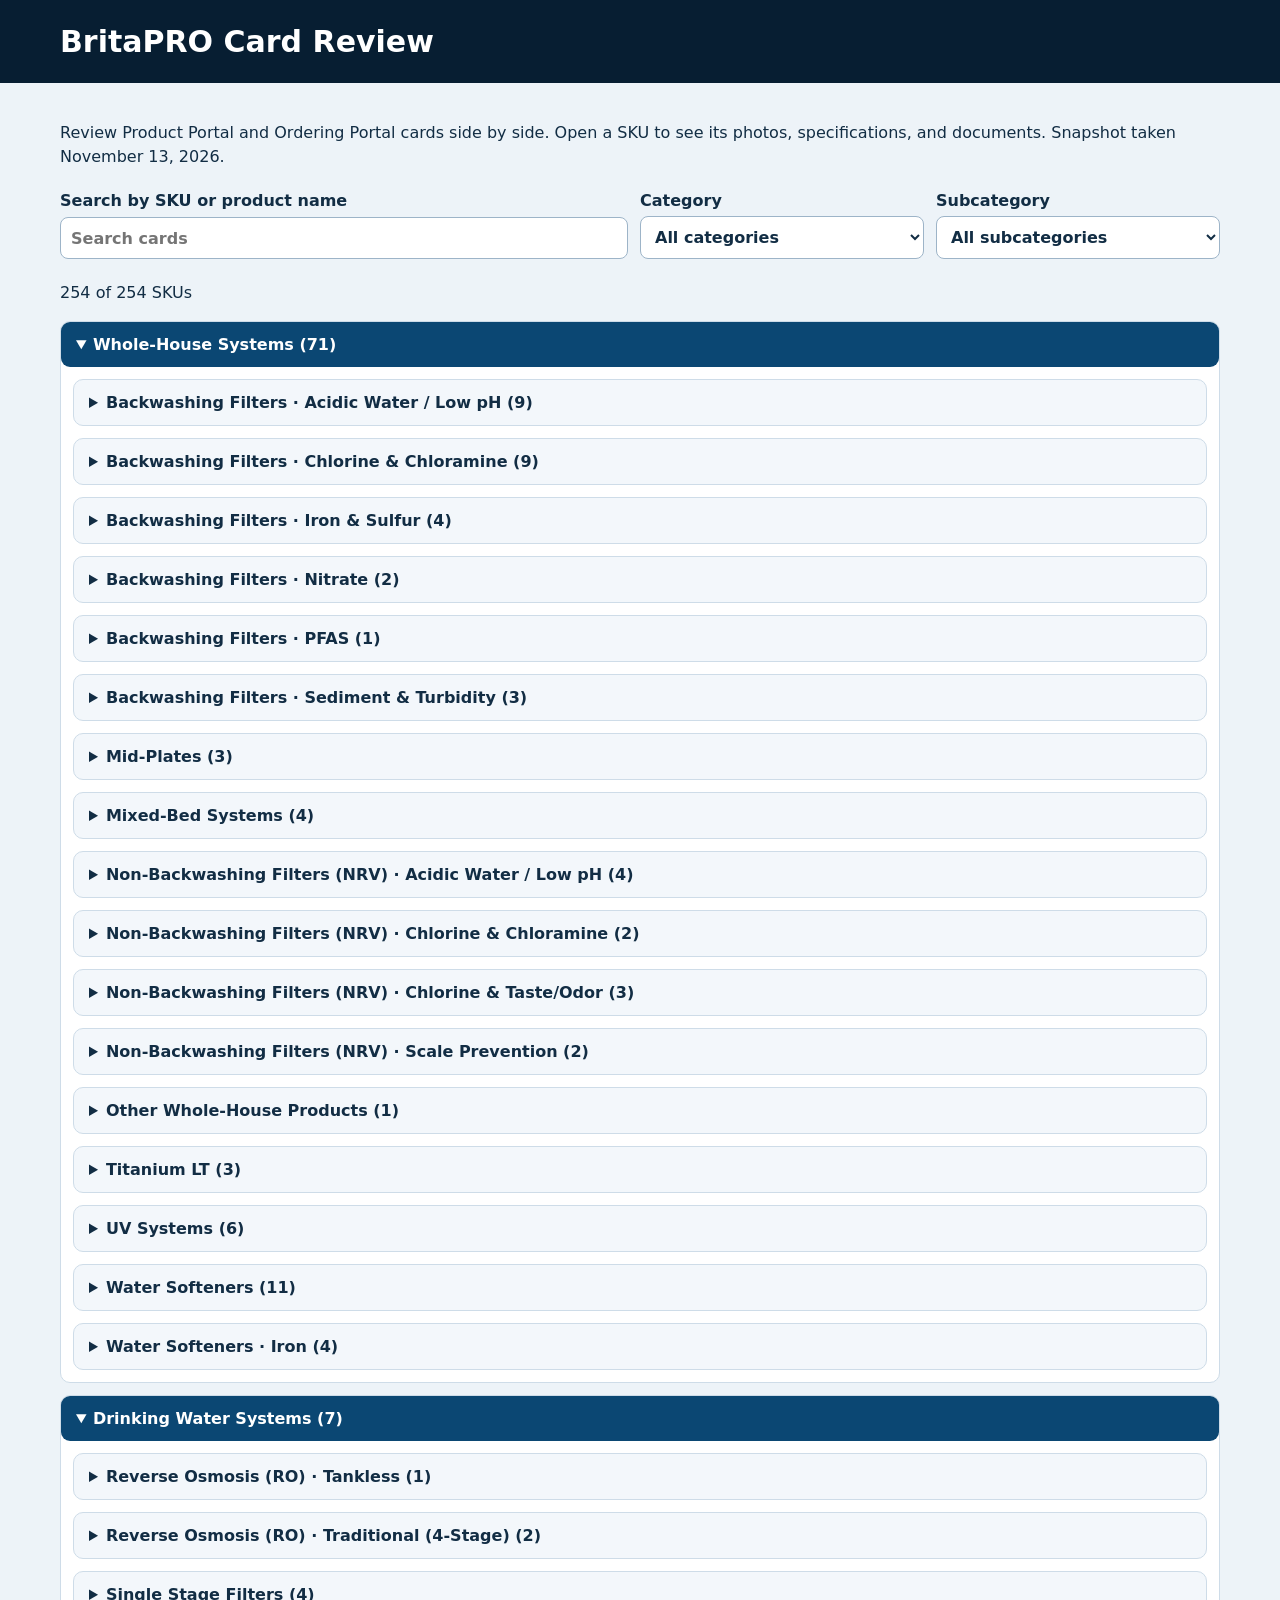
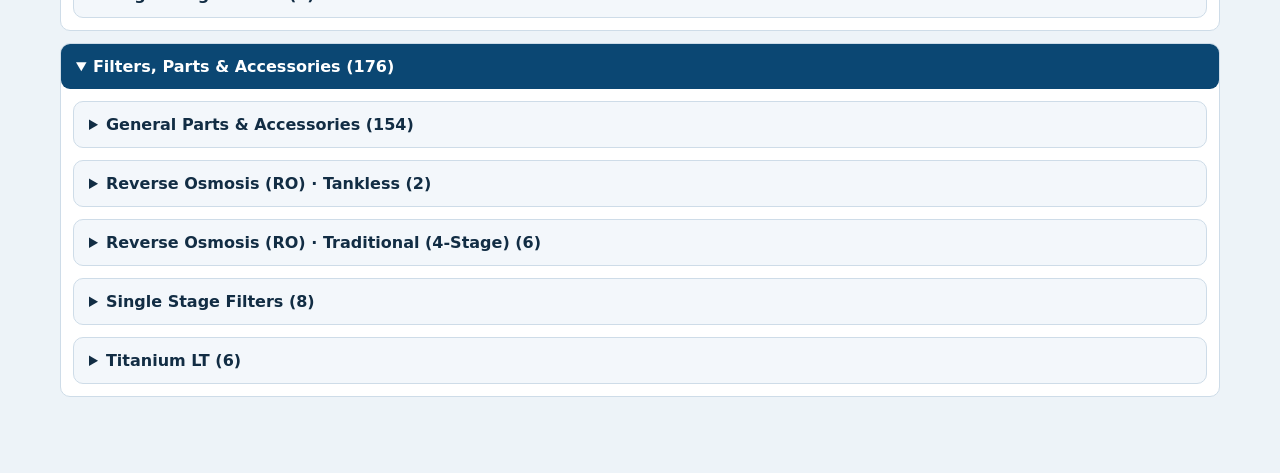
==== card-review/index.html @ 0377f1bd "Add price-free catalog card review snapshot" ====
<!doctype html>
<html lang="en">
<meta charset="utf-8">
<meta name="viewport" content="width=device-width, initial-scale=1">
<meta name="robots" content="noindex, nofollow">
<title>BritaPRO Card Review</title>
<style>
*{box-sizing:border-box}body{margin:0;background:#edf3f8;color:#122d44;font:16px system-ui,sans-serif}header{background:#071e32;color:white;padding:24px max(20px,calc((100% - 1160px)/2))}h1{margin:0;font-size:30px}main{max-width:1200px;margin:auto;padding:22px 20px 64px}p{line-height:1.5}.controls{display:grid;grid-template-columns:2fr 1fr 1fr;gap:12px;margin:22px 0}label{display:grid;gap:6px;font-weight:650}input,select{width:100%;font:inherit;padding:10px;border:1px solid #9db4c8;border-radius:8px;background:#fff;color:inherit}summary{cursor:pointer;font-weight:700;padding:13px 15px}.group,.sub,.pair{border:1px solid #cedce8;border-radius:10px;margin:12px 0;background:#fff}.group>summary{background:#0b4773;color:#fff;border-radius:9px}.sub{margin:12px;background:#f3f7fb}.pair{margin:9px 12px}.sides{display:grid;grid-template-columns:repeat(2,minmax(0,1fr));gap:12px;padding:0 12px 12px}.card{background:#fff;border:1px solid #cedce8;border-top:4px solid #087bae;border-radius:12px;padding:14px;overflow-wrap:anywhere}.card h3{font-size:15px;color:#075882;margin:0 0 10px}.card h4{margin:12px 0 8px}.photo{height:150px;display:grid;place-items:center;border:1px solid #dce6ee;border-radius:8px;color:#526779;text-align:center}.photo img{width:100%;height:148px;object-fit:contain}.docs{display:flex;gap:8px 14px;flex-wrap:wrap}a{color:#075882;font-weight:650}details.spec>summary{padding:8px 0}.spec li{margin-bottom:5px}.muted{color:#526779}.empty{padding:12px}@media(max-width:650px){.controls,.sides{grid-template-columns:1fr}}
</style>
<header><h1>BritaPRO Card Review</h1></header>
<main>
<p>Review Product Portal and Ordering Portal cards side by side. Open a SKU to see its photos, specifications, and documents. Snapshot taken November 13, 2026.</p>
<div class="controls">
<label>Search by SKU or product name<input id="query" type="search" placeholder="Search cards"></label>
<label>Category<select id="group"><option value="">All categories</option></select></label>
<label>Subcategory<select id="sub"><option value="">All subcategories</option></select></label>
</div>
<p id="count" role="status"></p><div id="results"></div>
</main>
<script id="catalog" type="application/json">[{"sku":"BPF104I","group":"Whole-House Systems","sub":"Other Whole-House Products","product":{"name":"Leak Detection","photo":"https://britapro-product-portal.netlify.app/product-images/BP_Leak_Detection.png","docs":[{"url":"https://britapro-product-portal.netlify.app/sales-sheets/whole-house/BP_Leak Detection.SalesSheet.DIGITAL.pdf","label":"Sales Sheet"},{"url":"https://britapro-product-portal.netlify.app/tech-sheets/whole-house/BP_LeakDetection_TechSheet.DIGITAL.pdf","label":"Technical Sheet"},{"url":"https://britapro-support-portal.netlify.app/warranty/BritaPRO_Platinum_Series_10_Year_Fillable_Warranty.pdf","label":"Warranty & Registration"}]},"ordering":{"name":"Whole-House Leak Detector with One Sensor","photo":"https://britapro-product-portal.netlify.app/product-images/BP_Leak_Detection.png","note":"","tank":"","media":"","docs":[{"label":"Sales Sheet","url":"https://britapro-product-portal.netlify.app/sales-sheets/whole-house/BP_Leak%20Detection.SalesSheet.DIGITAL.pdf"},{"label":"Technical Sheet","url":"https://britapro-product-portal.netlify.app/tech-sheets/whole-house/BP_LeakDetection_TechSheet.DIGITAL.pdf"},{"label":"Warranty & Registration · 10-Year Whole-House","url":"https://britapro-support-portal.netlify.app/warranty/BritaPRO_Platinum_Series_10_Year_Fillable_Warranty.pdf"}]},"spec":{"sku":"BPF104I","name":"Whole-House Leak Detector with One Sensor","category":"Other Whole-House Products","resinType":"","resinVolume":"","carbonVolume":"","subtitle":"BritaPRO system","mediaType":"","mediaVolume":"","tankDimensions":"","operation":"BritaPRO system","purpose":"Whole-house leak detection system for monitoring water leaks.","description":"• One sensor included in this package\n• Additional sensors are separate replacement components\n• SKU: BPF104I"}},{"sku":"BPNRVAS10J","group":"Whole-House Systems","sub":"Non-Backwashing Filters (NRV) · Scale Prevention","product":{"name":"Non-backwashing Anti-scale","photo":"https://britapro-product-portal.netlify.app/product-images/BP_NRV_CatCarbon.png","docs":[{"url":"https://britapro-product-portal.netlify.app/sales-sheets/whole-house/BP_NRV_Anti-scale.SalesSheet.DIGITAL.pdf","label":"Sales Sheet"},{"url":"https://britapro-product-portal.netlify.app/sales-sheets/whole-house/BP_Filtration_Brochure.DIGITAL.pdf","label":"Brochure"},{"url":"https://britapro-product-portal.netlify.app/tech-sheets/whole-house/BP_NRV Anti-scale_TechSheet.DIGITAL.pdf","label":"Technical Sheet"},{"url":"https://britapro-product-portal.netlify.app/manuals/whole-house/Platinum_NRV_Manual.DIGITAL.pdf","label":"Installation Manual"},{"url":"https://britapro-support-portal.netlify.app/warranty/BritaPRO_Platinum_Series_10_Year_Fillable_Warranty.pdf","label":"Warranty & Registration"}]},"ordering":{"name":"BritaPRO Whole-House Scale Prevention System","photo":"https://britapro-product-portal.netlify.app/product-images/BP_NRV_CatCarbon.png","note":"","tank":"10\" × 44\" mineral tank","media":"","docs":[{"label":"Sales Sheet","url":"https://britapro-product-portal.netlify.app/sales-sheets/whole-house/BP_NRV_Anti-scale.SalesSheet.DIGITAL.pdf"},{"label":"Brochure","url":"https://britapro-product-portal.netlify.app/sales-sheets/whole-house/BP_Filtration_Brochure.DIGITAL.pdf"},{"label":"Technical Sheet","url":"https://britapro-product-portal.netlify.app/tech-sheets/whole-house/BP_NRV%20Anti-scale_TechSheet.DIGITAL.pdf"},{"label":"Warranty & Registration · 10-Year Whole-House","url":"https://britapro-support-portal.netlify.app/warranty/BritaPRO_Platinum_Series_10_Year_Fillable_Warranty.pdf"}]},"spec":{"sku":"BPNRVAS10J","name":"BritaPRO Whole-House Scale Prevention System","category":"Non-Backwashing | Scale Prevention","resinType":"","resinVolume":"","carbonVolume":"","subtitle":"Non-backwashing inlet/outlet head","mediaType":"","mediaVolume":"","tankDimensions":"10\" × 44\" mineral tank","operation":"Non-backwashing inlet/outlet head","purpose":"Whole-house conditioning system for plumbing and water-using appliances.","description":"• Designed to reduce scale formation\n• No electricity or automatic regeneration required\n• This conditioning system is not a salt-regenerated water softener\n• 10\" × 44\" mineral tank\n• Anti-scale treatment media"}},{"sku":"BPNRVAS15J","group":"Whole-House Systems","sub":"Non-Backwashing Filters (NRV) · Scale Prevention","product":{"name":"Non-backwashing Anti-scale","photo":"https://britapro-product-portal.netlify.app/product-images/BP_NRV_CatCarbon.png","docs":[{"url":"https://britapro-product-portal.netlify.app/sales-sheets/whole-house/BP_NRV_Anti-scale.SalesSheet.DIGITAL.pdf","label":"Sales Sheet"},{"url":"https://britapro-product-portal.netlify.app/sales-sheets/whole-house/BP_Filtration_Brochure.DIGITAL.pdf","label":"Brochure"},{"url":"https://britapro-product-portal.netlify.app/tech-sheets/whole-house/BP_NRV Anti-scale_TechSheet.DIGITAL.pdf","label":"Technical Sheet"},{"url":"https://britapro-product-portal.netlify.app/manuals/whole-house/Platinum_NRV_Manual.DIGITAL.pdf","label":"Installation Manual"},{"url":"https://britapro-support-portal.netlify.app/warranty/BritaPRO_Platinum_Series_10_Year_Fillable_Warranty.pdf","label":"Warranty & Registration"}]},"ordering":{"name":"BritaPRO Whole-House Scale Prevention System","photo":"https://britapro-product-portal.netlify.app/product-images/BP_NRV_CatCarbon.png","note":"","tank":"10\" × 54\" mineral tank","media":"","docs":[{"label":"Sales Sheet","url":"https://britapro-product-portal.netlify.app/sales-sheets/whole-house/BP_NRV_Anti-scale.SalesSheet.DIGITAL.pdf"},{"label":"Brochure","url":"https://britapro-product-portal.netlify.app/sales-sheets/whole-house/BP_Filtration_Brochure.DIGITAL.pdf"},{"label":"Technical Sheet","url":"https://britapro-product-portal.netlify.app/tech-sheets/whole-house/BP_NRV%20Anti-scale_TechSheet.DIGITAL.pdf"},{"label":"Warranty & Registration · 10-Year Whole-House","url":"https://britapro-support-portal.netlify.app/warranty/BritaPRO_Platinum_Series_10_Year_Fillable_Warranty.pdf"}]},"spec":{"sku":"BPNRVAS15J","name":"BritaPRO Whole-House Scale Prevention System","category":"Non-Backwashing | Scale Prevention","resinType":"","resinVolume":"","carbonVolume":"","subtitle":"Non-backwashing inlet/outlet head","mediaType":"","mediaVolume":"","tankDimensions":"10\" × 54\" mineral tank","operation":"Non-backwashing inlet/outlet head","purpose":"Whole-house conditioning system for plumbing and water-using appliances.","description":"• Designed to reduce scale formation\n• No electricity or automatic regeneration required\n• This conditioning system is not a salt-regenerated water softener\n• 10\" × 54\" mineral tank\n• Anti-scale treatment media"}},{"sku":"BPNRVCAT100J","group":"Whole-House Systems","sub":"Non-Backwashing Filters (NRV) · Chlorine & Chloramine","product":{"name":"Non-backwashing Catalytic Carbon","photo":"https://britapro-product-portal.netlify.app/product-images/BP_NRV_CatCarbon.png","docs":[{"url":"https://britapro-product-portal.netlify.app/sales-sheets/whole-house/BP_NRV_CatCarbon.SalesSheet.DIGITAL.pdf","label":"Sales Sheet"},{"url":"https://britapro-product-portal.netlify.app/sales-sheets/whole-house/BP_Filtration_Brochure.DIGITAL.pdf","label":"Brochure"},{"url":"https://britapro-product-portal.netlify.app/tech-sheets/whole-house/BP_NRV Cat Carbon_TechSheet.DIGITAL.pdf","label":"Technical Sheet"},{"url":"https://britapro-product-portal.netlify.app/manuals/whole-house/Platinum_NRV_Manual.DIGITAL.pdf","label":"Installation Manual"},{"url":"https://britapro-support-portal.netlify.app/warranty/BritaPRO_Platinum_Series_10_Year_Fillable_Warranty.pdf","label":"Warranty & Registration"}]},"ordering":{"name":"BritaPRO Whole-House Chlorine & Chloramine Filter — 1.0 cu. ft.","photo":"https://britapro-product-portal.netlify.app/product-images/BP_NRV_CatCarbon.png","note":"","tank":"10\" × 44\" mineral tank","media":"Media type: Catalytic Carbon\nMedia volume: 1.0 cu. ft.","docs":[{"label":"Sales Sheet","url":"https://britapro-product-portal.netlify.app/sales-sheets/whole-house/BP_NRV_CatCarbon.SalesSheet.DIGITAL.pdf"},{"label":"Brochure","url":"https://britapro-product-portal.netlify.app/sales-sheets/whole-house/BP_Filtration_Brochure.DIGITAL.pdf"},{"label":"Technical Sheet","url":"https://britapro-product-portal.netlify.app/tech-sheets/whole-house/BP_NRV%20Cat%20Carbon_TechSheet.DIGITAL.pdf"},{"label":"Warranty & Registration · 10-Year Whole-House","url":"https://britapro-support-portal.netlify.app/warranty/BritaPRO_Platinum_Series_10_Year_Fillable_Warranty.pdf"}]},"spec":{"sku":"BPNRVCAT100J","name":"BritaPRO Whole-House Chlorine & Chloramine Filter","category":"Non-Backwashing | Chlorine & Chloramine","resinType":"","resinVolume":"","carbonVolume":"","subtitle":"1.0 cu. ft. Catalytic Carbon — Non-backwashing inlet/outlet head","mediaType":"Catalytic Carbon","mediaVolume":"1.0 cu. ft.","tankDimensions":"10\" × 44\" mineral tank","operation":"Non-backwashing inlet/outlet head","purpose":"Whole-house catalytic carbon filter for chlorine, chloramine, taste, and odor concerns.","description":"• 10\" × 44\" mineral tank"}},{"sku":"BPNRVCAT150J","group":"Whole-House Systems","sub":"Non-Backwashing Filters (NRV) · Chlorine & Chloramine","product":{"name":"Non-backwashing Catalytic Carbon","photo":"https://britapro-product-portal.netlify.app/product-images/BP_NRV_CatCarbon.png","docs":[{"url":"https://britapro-product-portal.netlify.app/sales-sheets/whole-house/BP_NRV_CatCarbon.SalesSheet.DIGITAL.pdf","label":"Sales Sheet"},{"url":"https://britapro-product-portal.netlify.app/sales-sheets/whole-house/BP_Filtration_Brochure.DIGITAL.pdf","label":"Brochure"},{"url":"https://britapro-product-portal.netlify.app/tech-sheets/whole-house/BP_NRV Cat Carbon_TechSheet.DIGITAL.pdf","label":"Technical Sheet"},{"url":"https://britapro-product-portal.netlify.app/manuals/whole-house/Platinum_NRV_Manual.DIGITAL.pdf","label":"Installation Manual"},{"url":"https://britapro-support-portal.netlify.app/warranty/BritaPRO_Platinum_Series_10_Year_Fillable_Warranty.pdf","label":"Warranty & Registration"}]},"ordering":{"name":"BritaPRO Whole-House Chlorine & Chloramine Filter — 1.5 cu. ft.","photo":"https://britapro-product-portal.netlify.app/product-images/BP_NRV_CatCarbon.png","note":"","tank":"10\" × 54\" mineral tank","media":"Media type: Catalytic Carbon\nMedia volume: 1.5 cu. ft.","docs":[{"label":"Sales Sheet","url":"https://britapro-product-portal.netlify.app/sales-sheets/whole-house/BP_NRV_CatCarbon.SalesSheet.DIGITAL.pdf"},{"label":"Brochure","url":"https://britapro-product-portal.netlify.app/sales-sheets/whole-house/BP_Filtration_Brochure.DIGITAL.pdf"},{"label":"Technical Sheet","url":"https://britapro-product-portal.netlify.app/tech-sheets/whole-house/BP_NRV%20Cat%20Carbon_TechSheet.DIGITAL.pdf"},{"label":"Warranty & Registration · 10-Year Whole-House","url":"https://britapro-support-portal.netlify.app/warranty/BritaPRO_Platinum_Series_10_Year_Fillable_Warranty.pdf"}]},"spec":{"sku":"BPNRVCAT150J","name":"BritaPRO Whole-House Chlorine & Chloramine Filter","category":"Non-Backwashing | Chlorine & Chloramine","resinType":"","resinVolume":"","carbonVolume":"","subtitle":"1.5 cu. ft. Catalytic Carbon — Non-backwashing inlet/outlet head","mediaType":"Catalytic Carbon","mediaVolume":"1.5 cu. ft.","tankDimensions":"10\" × 54\" mineral tank","operation":"Non-backwashing inlet/outlet head","purpose":"Whole-house catalytic carbon filter for chlorine, chloramine, taste, and odor concerns.","description":"• 10\" × 54\" mineral tank"}},{"sku":"BPNRVAN100","group":"Whole-House Systems","sub":"Non-Backwashing Filters (NRV) · Acidic Water / Low pH","product":{"name":"Non-backwashing Neutralizer","photo":"https://britapro-product-portal.netlify.app/product-images/BP_NRV_CatCarbon.png","docs":[{"url":"https://britapro-product-portal.netlify.app/sales-sheets/whole-house/BP_NRV_Neutralizer.SalesSheet.DIGITAL.pdf","label":"Sales Sheet"},{"url":"https://britapro-product-portal.netlify.app/sales-sheets/whole-house/BP_Filtration_Brochure.DIGITAL.pdf","label":"Brochure"},{"url":"https://britapro-product-portal.netlify.app/tech-sheets/whole-house/BP_NRV Neutralizer_TechSheet.DIGITAL.pdf","label":"Technical Sheet"},{"url":"https://britapro-product-portal.netlify.app/manuals/whole-house/Platinum_NRV_Manual.DIGITAL.pdf","label":"Installation Manual"},{"url":"https://britapro-support-portal.netlify.app/warranty/BritaPRO_Platinum_Series_10_Year_Fillable_Warranty.pdf","label":"Warranty & Registration"}]},"ordering":{"name":"BritaPRO Whole-House Acid Neutralizing Filter — 1.0 cu. ft.","photo":"https://britapro-product-portal.netlify.app/product-images/BP_NRV_CatCarbon.png","note":"","tank":"10\" × 47\" mineral tank","media":"Media volume: 1.0 cu. ft.","docs":[{"label":"Sales Sheet","url":"https://britapro-product-portal.netlify.app/sales-sheets/whole-house/BP_NRV_Neutralizer.SalesSheet.DIGITAL.pdf"},{"label":"Brochure","url":"https://britapro-product-portal.netlify.app/sales-sheets/whole-house/BP_Filtration_Brochure.DIGITAL.pdf"},{"label":"Technical Sheet","url":"https://britapro-product-portal.netlify.app/tech-sheets/whole-house/BP_NRV%20Neutralizer_TechSheet.DIGITAL.pdf"},{"label":"Warranty & Registration · 10-Year Whole-House","url":"https://britapro-support-portal.netlify.app/warranty/BritaPRO_Platinum_Series_10_Year_Fillable_Warranty.pdf"}]},"spec":{"sku":"BPNRVAN100","name":"BritaPRO Whole-House Acid Neutralizing Filter","category":"Non-Backwashing | Acidic Water / Low pH","resinType":"","resinVolume":"","carbonVolume":"","subtitle":"1.0 cu. ft. — Non-backwashing inlet/outlet head","mediaType":"","mediaVolume":"1.0 cu. ft.","tankDimensions":"10\" × 47\" mineral tank","operation":"Non-backwashing inlet/outlet head","purpose":"Whole-house neutralizing filter designed to raise the pH of acidic water and help protect plumbing, fixtures, and appliances from corrosive conditions.","description":"• Media and service needs depend on the incoming water\n• 10\" × 47\" mineral tank\n• Neutralizing media\n• Gray tank without tank sleeve"}},{"sku":"BPNRVAN150","group":"Whole-House Systems","sub":"Non-Backwashing Filters (NRV) · Acidic Water / Low pH","product":{"name":"Non-backwashing Neutralizer","photo":"https://britapro-product-portal.netlify.app/product-images/BP_NRV_CatCarbon.png","docs":[{"url":"https://britapro-product-portal.netlify.app/sales-sheets/whole-house/BP_NRV_Neutralizer.SalesSheet.DIGITAL.pdf","label":"Sales Sheet"},{"url":"https://britapro-product-portal.netlify.app/sales-sheets/whole-house/BP_Filtration_Brochure.DIGITAL.pdf","label":"Brochure"},{"url":"https://britapro-product-portal.netlify.app/tech-sheets/whole-house/BP_NRV Neutralizer_TechSheet.DIGITAL.pdf","label":"Technical Sheet"},{"url":"https://britapro-product-portal.netlify.app/manuals/whole-house/Platinum_NRV_Manual.DIGITAL.pdf","label":"Installation Manual"},{"url":"https://britapro-support-portal.netlify.app/warranty/BritaPRO_Platinum_Series_10_Year_Fillable_Warranty.pdf","label":"Warranty & Registration"}]},"ordering":{"name":"BritaPRO Whole-House Acid Neutralizing Filter — 1.5 cu. ft.","photo":"https://britapro-product-portal.netlify.app/product-images/BP_NRV_CatCarbon.png","note":"","tank":"10\" × 54\" mineral tank","media":"Media volume: 1.5 cu. ft.","docs":[{"label":"Sales Sheet","url":"https://britapro-product-portal.netlify.app/sales-sheets/whole-house/BP_NRV_Neutralizer.SalesSheet.DIGITAL.pdf"},{"label":"Brochure","url":"https://britapro-product-portal.netlify.app/sales-sheets/whole-house/BP_Filtration_Brochure.DIGITAL.pdf"},{"label":"Technical Sheet","url":"https://britapro-product-portal.netlify.app/tech-sheets/whole-house/BP_NRV%20Neutralizer_TechSheet.DIGITAL.pdf"},{"label":"Warranty & Registration · 10-Year Whole-House","url":"https://britapro-support-portal.netlify.app/warranty/BritaPRO_Platinum_Series_10_Year_Fillable_Warranty.pdf"}]},"spec":{"sku":"BPNRVAN150","name":"BritaPRO Whole-House Acid Neutralizing Filter","category":"Non-Backwashing | Acidic Water / Low pH","resinType":"","resinVolume":"","carbonVolume":"","subtitle":"1.5 cu. ft. — Non-backwashing inlet/outlet head","mediaType":"","mediaVolume":"1.5 cu. ft.","tankDimensions":"10\" × 54\" mineral tank","operation":"Non-backwashing inlet/outlet head","purpose":"Whole-house neutralizing filter designed to raise the pH of acidic water and help protect plumbing, fixtures, and appliances from corrosive conditions.","description":"• Media and service needs depend on the incoming water\n• 10\" × 54\" mineral tank\n• Neutralizing media\n• Gray tank without tank sleeve"}},{"sku":"BPNRVANSM100","group":"Whole-House Systems","sub":"Non-Backwashing Filters (NRV) · Acidic Water / Low pH","product":{"name":"Non-backwashing Neutralizer","photo":"https://britapro-product-portal.netlify.app/product-images/BP_NRV_CatCarbon.png","docs":[{"url":"https://britapro-product-portal.netlify.app/sales-sheets/whole-house/BP_NRV_Neutralizer.SalesSheet.DIGITAL.pdf","label":"Sales Sheet"},{"url":"https://britapro-product-portal.netlify.app/sales-sheets/whole-house/BP_Filtration_Brochure.DIGITAL.pdf","label":"Brochure"},{"url":"https://britapro-product-portal.netlify.app/tech-sheets/whole-house/BP_NRV Neutralizer_TechSheet.DIGITAL.pdf","label":"Technical Sheet"},{"url":"https://britapro-product-portal.netlify.app/manuals/whole-house/Platinum_NRV_Manual.DIGITAL.pdf","label":"Installation Manual"},{"url":"https://britapro-support-portal.netlify.app/warranty/BritaPRO_Platinum_Series_10_Year_Fillable_Warranty.pdf","label":"Warranty & Registration"}]},"ordering":{"name":"BritaPRO Whole-House Acid Neutralizing Filter — 1.0 cu. ft.","photo":"https://britapro-product-portal.netlify.app/product-images/BP_NRV_CatCarbon.png","note":"","tank":"10\" × 44\" mineral tank","media":"Media volume: 1.0 cu. ft.","docs":[{"label":"Sales Sheet","url":"https://britapro-product-portal.netlify.app/sales-sheets/whole-house/BP_NRV_Neutralizer.SalesSheet.DIGITAL.pdf"},{"label":"Brochure","url":"https://britapro-product-portal.netlify.app/sales-sheets/whole-house/BP_Filtration_Brochure.DIGITAL.pdf"},{"label":"Technical Sheet","url":"https://britapro-product-portal.netlify.app/tech-sheets/whole-house/BP_NRV%20Neutralizer_TechSheet.DIGITAL.pdf"},{"label":"Warranty & Registration · 10-Year Whole-House","url":"https://britapro-support-portal.netlify.app/warranty/BritaPRO_Platinum_Series_10_Year_Fillable_Warranty.pdf"}]},"spec":{"sku":"BPNRVANSM100","name":"BritaPRO Whole-House Acid Neutralizing Filter","category":"Non-Backwashing | Acidic Water / Low pH","resinType":"","resinVolume":"","carbonVolume":"","subtitle":"1.0 cu. ft. — Non-backwashing inlet/outlet head","mediaType":"","mediaVolume":"1.0 cu. ft.","tankDimensions":"10\" × 44\" mineral tank","operation":"Non-backwashing inlet/outlet head","purpose":"Whole-house neutralizing filter designed to raise the pH of acidic water and help protect plumbing, fixtures, and appliances from corrosive conditions.","description":"• Media and service needs depend on the incoming water\n• 10\" × 44\" mineral tank\n• Neutralizing media"}},{"sku":"BPNRVANSM150","group":"Whole-House Systems","sub":"Non-Backwashing Filters (NRV) · Acidic Water / Low pH","product":{"name":"Non-backwashing Neutralizer","photo":"https://britapro-product-portal.netlify.app/product-images/BP_NRV_CatCarbon.png","docs":[{"url":"https://britapro-product-portal.netlify.app/sales-sheets/whole-house/BP_NRV_Neutralizer.SalesSheet.DIGITAL.pdf","label":"Sales Sheet"},{"url":"https://britapro-product-portal.netlify.app/sales-sheets/whole-house/BP_Filtration_Brochure.DIGITAL.pdf","label":"Brochure"},{"url":"https://britapro-product-portal.netlify.app/tech-sheets/whole-house/BP_NRV Neutralizer_TechSheet.DIGITAL.pdf","label":"Technical Sheet"},{"url":"https://britapro-product-portal.netlify.app/manuals/whole-house/Platinum_NRV_Manual.DIGITAL.pdf","label":"Installation Manual"},{"url":"https://britapro-support-portal.netlify.app/warranty/BritaPRO_Platinum_Series_10_Year_Fillable_Warranty.pdf","label":"Warranty & Registration"}]},"ordering":{"name":"BritaPRO Whole-House Acid Neutralizing Filter — 1.5 cu. ft.","photo":"https://britapro-product-portal.netlify.app/product-images/BP_NRV_CatCarbon.png","note":"","tank":"10\" × 54\" mineral tank","media":"Media volume: 1.5 cu. ft.","docs":[{"label":"Sales Sheet","url":"https://britapro-product-portal.netlify.app/sales-sheets/whole-house/BP_NRV_Neutralizer.SalesSheet.DIGITAL.pdf"},{"label":"Brochure","url":"https://britapro-product-portal.netlify.app/sales-sheets/whole-house/BP_Filtration_Brochure.DIGITAL.pdf"},{"label":"Technical Sheet","url":"https://britapro-product-portal.netlify.app/tech-sheets/whole-house/BP_NRV%20Neutralizer_TechSheet.DIGITAL.pdf"},{"label":"Warranty & Registration · 10-Year Whole-House","url":"https://britapro-support-portal.netlify.app/warranty/BritaPRO_Platinum_Series_10_Year_Fillable_Warranty.pdf"}]},"spec":{"sku":"BPNRVANSM150","name":"BritaPRO Whole-House Acid Neutralizing Filter","category":"Non-Backwashing | Acidic Water / Low pH","resinType":"","resinVolume":"","carbonVolume":"","subtitle":"1.5 cu. ft. — Non-backwashing inlet/outlet head","mediaType":"","mediaVolume":"1.5 cu. ft.","tankDimensions":"10\" × 54\" mineral tank","operation":"Non-backwashing inlet/outlet head","purpose":"Whole-house neutralizing filter designed to raise the pH of acidic water and help protect plumbing, fixtures, and appliances from corrosive conditions.","description":"• Media and service needs depend on the incoming water\n• 10\" × 54\" mineral tank\n• Neutralizing media"}},{"sku":"BPCAT05B","group":"Whole-House Systems","sub":"Backwashing Filters · Chlorine & Chloramine","product":{"name":"Platinum Valve Catalytic Carbon","photo":"https://britapro-product-portal.netlify.app/product-images/BP_PlatValve_CatCarbon.png","docs":[{"url":"https://britapro-product-portal.netlify.app/sales-sheets/whole-house/BP_PlatValve_CatCarbon.SalesSheet.DIGITAL.pdf","label":"Sales Sheet"},{"url":"https://britapro-product-portal.netlify.app/sales-sheets/whole-house/BP_Filtration_Brochure.DIGITAL.pdf","label":"Brochure"},{"url":"https://britapro-product-portal.netlify.app/tech-sheets/whole-house/BP_PlatValve_CatalyticCarbon_TechSheet.DIGITAL.pdf","label":"Technical Sheet"},{"url":"https://britapro-product-portal.netlify.app/manuals/Platinum_Filter_Manual.DIGITAL.pdf","label":"Installation Manual"},{"url":"https://britapro-product-portal.netlify.app/BP_Backwashing_Filter_Installation_Guide.pdf","label":"Backwashing Filter Installation Guide"},{"url":"https://britapro-product-portal.netlify.app/BP_Backwashing_Filter_Startup_Procedure.pdf","label":"Backwashing Filter Startup Procedure"},{"url":"https://britapro-product-portal.netlify.app/BP_Carbon Filtration Soaking Procedure.pdf","label":"Carbon Filtration Soaking Procedure"},{"url":"https://britapro-support-portal.netlify.app/warranty/BritaPRO_Platinum_Series_10_Year_Fillable_Warranty.pdf","label":"Warranty & Registration"}]},"ordering":{"name":"BritaPRO Platinum Whole-House Chlorine & Chloramine Filter — 0.5 cu. ft.","photo":"https://britapro-order-portal.netlify.app/BPCAT150J.webp","note":"","tank":"8\" × 35\" mineral tank","media":"Media type: Catalytic Carbon\nMedia volume: 0.5 cu. ft.","docs":[{"label":"Sales Sheet","url":"https://britapro-product-portal.netlify.app/sales-sheets/whole-house/BP_PlatValve_CatCarbon.SalesSheet.DIGITAL.pdf"},{"label":"Brochure","url":"https://britapro-product-portal.netlify.app/sales-sheets/whole-house/BP_Filtration_Brochure.DIGITAL.pdf"},{"label":"Technical Sheet","url":"https://britapro-product-portal.netlify.app/tech-sheets/whole-house/BP_PlatValve_CatalyticCarbon_TechSheet.DIGITAL.pdf"},{"label":"Warranty & Registration · 10-Year Whole-House","url":"https://britapro-support-portal.netlify.app/warranty/BritaPRO_Platinum_Series_10_Year_Fillable_Warranty.pdf"}]},"spec":{"sku":"BPCAT05B","name":"BritaPRO Platinum Whole-House Chlorine & Chloramine Filter","category":"Backwashing | Chlorine & Chloramine","resinType":"","resinVolume":"","carbonVolume":"","subtitle":"0.5 cu. ft. Catalytic Carbon — Automatic backwashing","mediaType":"Catalytic Carbon","mediaVolume":"0.5 cu. ft.","tankDimensions":"8\" × 35\" mineral tank","operation":"Automatic backwashing","purpose":"Whole-house catalytic carbon filter for reducing chlorine, chloramines, and associated taste and odor concerns.","description":"• 8\" × 35\" mineral tank"}},{"sku":"BPCAT100J","group":"Whole-House Systems","sub":"Backwashing Filters · Chlorine & Chloramine","product":{"name":"Platinum Valve Catalytic Carbon","photo":"https://britapro-product-portal.netlify.app/product-images/BP_PlatValve_CatCarbon.png","docs":[{"url":"https://britapro-product-portal.netlify.app/sales-sheets/whole-house/BP_PlatValve_CatCarbon.SalesSheet.DIGITAL.pdf","label":"Sales Sheet"},{"url":"https://britapro-product-portal.netlify.app/sales-sheets/whole-house/BP_Filtration_Brochure.DIGITAL.pdf","label":"Brochure"},{"url":"https://britapro-product-portal.netlify.app/tech-sheets/whole-house/BP_PlatValve_CatalyticCarbon_TechSheet.DIGITAL.pdf","label":"Technical Sheet"},{"url":"https://britapro-product-portal.netlify.app/manuals/Platinum_Filter_Manual.DIGITAL.pdf","label":"Installation Manual"},{"url":"https://britapro-product-portal.netlify.app/BP_Backwashing_Filter_Installation_Guide.pdf","label":"Backwashing Filter Installation Guide"},{"url":"https://britapro-product-portal.netlify.app/BP_Backwashing_Filter_Startup_Procedure.pdf","label":"Backwashing Filter Startup Procedure"},{"url":"https://britapro-product-portal.netlify.app/BP_Carbon Filtration Soaking Procedure.pdf","label":"Carbon Filtration Soaking Procedure"},{"url":"https://britapro-support-portal.netlify.app/warranty/BritaPRO_Platinum_Series_10_Year_Fillable_Warranty.pdf","label":"Warranty & Registration"}]},"ordering":{"name":"BritaPRO Platinum Whole-House Chlorine & Chloramine Filter — 1.0 cu. ft.","photo":"https://britapro-order-portal.netlify.app/BPCAT150J.webp","note":"","tank":"10\" × 44\" mineral tank","media":"Media type: Catalytic Carbon\nMedia volume: 1.0 cu. ft.","docs":[{"label":"Sales Sheet","url":"https://britapro-product-portal.netlify.app/sales-sheets/whole-house/BP_PlatValve_CatCarbon.SalesSheet.DIGITAL.pdf"},{"label":"Brochure","url":"https://britapro-product-portal.netlify.app/sales-sheets/whole-house/BP_Filtration_Brochure.DIGITAL.pdf"},{"label":"Technical Sheet","url":"https://britapro-product-portal.netlify.app/tech-sheets/whole-house/BP_PlatValve_CatalyticCarbon_TechSheet.DIGITAL.pdf"},{"label":"Warranty & Registration · 10-Year Whole-House","url":"https://britapro-support-portal.netlify.app/warranty/BritaPRO_Platinum_Series_10_Year_Fillable_Warranty.pdf"}]},"spec":{"sku":"BPCAT100J","name":"BritaPRO Platinum Whole-House Chlorine & Chloramine Filter","category":"Backwashing | Chlorine & Chloramine","resinType":"","resinVolume":"","carbonVolume":"","subtitle":"1.0 cu. ft. Catalytic Carbon — Automatic backwashing","mediaType":"Catalytic Carbon","mediaVolume":"1.0 cu. ft.","tankDimensions":"10\" × 44\" mineral tank","operation":"Automatic backwashing","purpose":"Whole-house catalytic carbon filter for reducing chlorine, chloramines, and associated taste and odor concerns.","description":"• 10\" × 44\" mineral tank"}},{"sku":"BPCAT150J","group":"Whole-House Systems","sub":"Backwashing Filters · Chlorine & Chloramine","product":{"name":"Platinum Valve Catalytic Carbon","photo":"https://britapro-product-portal.netlify.app/product-images/BP_PlatValve_CatCarbon.png","docs":[{"url":"https://britapro-product-portal.netlify.app/sales-sheets/whole-house/BP_PlatValve_CatCarbon.SalesSheet.DIGITAL.pdf","label":"Sales Sheet"},{"url":"https://britapro-product-portal.netlify.app/sales-sheets/whole-house/BP_Filtration_Brochure.DIGITAL.pdf","label":"Brochure"},{"url":"https://britapro-product-portal.netlify.app/tech-sheets/whole-house/BP_PlatValve_CatalyticCarbon_TechSheet.DIGITAL.pdf","label":"Technical Sheet"},{"url":"https://britapro-product-portal.netlify.app/manuals/Platinum_Filter_Manual.DIGITAL.pdf","label":"Installation Manual"},{"url":"https://britapro-product-portal.netlify.app/BP_Backwashing_Filter_Installation_Guide.pdf","label":"Backwashing Filter Installation Guide"},{"url":"https://britapro-product-portal.netlify.app/BP_Backwashing_Filter_Startup_Procedure.pdf","label":"Backwashing Filter Startup Procedure"},{"url":"https://britapro-product-portal.netlify.app/BP_Carbon Filtration Soaking Procedure.pdf","label":"Carbon Filtration Soaking Procedure"},{"url":"https://britapro-support-portal.netlify.app/warranty/BritaPRO_Platinum_Series_10_Year_Fillable_Warranty.pdf","label":"Warranty & Registration"}]},"ordering":{"name":"BritaPRO Platinum Whole-House Chlorine & Chloramine Filter — 1.5 cu. ft.","photo":"https://britapro-order-portal.netlify.app/BPCAT150J.webp","note":"","tank":"10\" × 54\" mineral tank","media":"Media type: Catalytic Carbon\nMedia volume: 1.5 cu. ft.","docs":[{"label":"Sales Sheet","url":"https://britapro-product-portal.netlify.app/sales-sheets/whole-house/BP_PlatValve_CatCarbon.SalesSheet.DIGITAL.pdf"},{"label":"Brochure","url":"https://britapro-product-portal.netlify.app/sales-sheets/whole-house/BP_Filtration_Brochure.DIGITAL.pdf"},{"label":"Technical Sheet","url":"https://britapro-product-portal.netlify.app/tech-sheets/whole-house/BP_PlatValve_CatalyticCarbon_TechSheet.DIGITAL.pdf"},{"label":"Warranty & Registration · 10-Year Whole-House","url":"https://britapro-support-portal.netlify.app/warranty/BritaPRO_Platinum_Series_10_Year_Fillable_Warranty.pdf"}]},"spec":{"sku":"BPCAT150J","name":"BritaPRO Platinum Whole-House Chlorine & Chloramine Filter","category":"Backwashing | Chlorine & Chloramine","resinType":"","resinVolume":"","carbonVolume":"","subtitle":"1.5 cu. ft. Catalytic Carbon — Automatic backwashing","mediaType":"Catalytic Carbon","mediaVolume":"1.5 cu. ft.","tankDimensions":"10\" × 54\" mineral tank","operation":"Automatic backwashing","purpose":"Whole-house catalytic carbon filter for reducing chlorine, chloramines, and associated taste and odor concerns.","description":"• 10\" × 54\" mineral tank"}},{"sku":"BPCAT200","group":"Whole-House Systems","sub":"Backwashing Filters · Chlorine & Chloramine","product":{"name":"Platinum Valve Catalytic Carbon","photo":"https://britapro-product-portal.netlify.app/product-images/BP_PlatValve_CatCarbon.png","docs":[{"url":"https://britapro-product-portal.netlify.app/sales-sheets/whole-house/BP_PlatValve_CatCarbon.SalesSheet.DIGITAL.pdf","label":"Sales Sheet"},{"url":"https://britapro-product-portal.netlify.app/sales-sheets/whole-house/BP_Filtration_Brochure.DIGITAL.pdf","label":"Brochure"},{"url":"https://britapro-product-portal.netlify.app/tech-sheets/whole-house/BP_PlatValve_CatalyticCarbon_TechSheet.DIGITAL.pdf","label":"Technical Sheet"},{"url":"https://britapro-product-portal.netlify.app/manuals/Platinum_Filter_Manual.DIGITAL.pdf","label":"Installation Manual"},{"url":"https://britapro-product-portal.netlify.app/BP_Backwashing_Filter_Installation_Guide.pdf","label":"Backwashing Filter Installation Guide"},{"url":"https://britapro-product-portal.netlify.app/BP_Backwashing_Filter_Startup_Procedure.pdf","label":"Backwashing Filter Startup Procedure"},{"url":"https://britapro-product-portal.netlify.app/BP_Carbon Filtration Soaking Procedure.pdf","label":"Carbon Filtration Soaking Procedure"},{"url":"https://britapro-support-portal.netlify.app/warranty/BritaPRO_Platinum_Series_10_Year_Fillable_Warranty.pdf","label":"Warranty & Registration"}]},"ordering":{"name":"BritaPRO Platinum Whole-House Chlorine & Chloramine Filter — 2.0 cu. ft.","photo":"https://britapro-order-portal.netlify.app/BPCAT150J.webp","note":"","tank":"12\" × 52\" mineral tank","media":"Media type: Catalytic Carbon\nMedia volume: 2.0 cu. ft.","docs":[{"label":"Sales Sheet","url":"https://britapro-product-portal.netlify.app/sales-sheets/whole-house/BP_PlatValve_CatCarbon.SalesSheet.DIGITAL.pdf"},{"label":"Brochure","url":"https://britapro-product-portal.netlify.app/sales-sheets/whole-house/BP_Filtration_Brochure.DIGITAL.pdf"},{"label":"Technical Sheet","url":"https://britapro-product-portal.netlify.app/tech-sheets/whole-house/BP_PlatValve_CatalyticCarbon_TechSheet.DIGITAL.pdf"},{"label":"Warranty & Registration · 10-Year Whole-House","url":"https://britapro-support-portal.netlify.app/warranty/BritaPRO_Platinum_Series_10_Year_Fillable_Warranty.pdf"}]},"spec":{"sku":"BPCAT200","name":"BritaPRO Platinum Whole-House Chlorine & Chloramine Filter","category":"Backwashing | Chlorine & Chloramine","resinType":"","resinVolume":"","carbonVolume":"","subtitle":"2.0 cu. ft. Catalytic Carbon — Automatic backwashing","mediaType":"Catalytic Carbon","mediaVolume":"2.0 cu. ft.","tankDimensions":"12\" × 52\" mineral tank","operation":"Automatic backwashing","purpose":"Whole-house catalytic carbon filter for reducing chlorine, chloramines, and associated taste and odor concerns.","description":"• 12\" × 52\" mineral tank\n• Gray tank without tank sleeve"}},{"sku":"BP125CAT200","group":"Whole-House Systems","sub":"Backwashing Filters · Chlorine & Chloramine","product":{"name":"Platinum Valve Catalytic Carbon","photo":"https://britapro-product-portal.netlify.app/product-images/BP_PlatValve_CatCarbon.png","docs":[{"url":"https://britapro-product-portal.netlify.app/sales-sheets/whole-house/BP_PlatValve_CatCarbon.SalesSheet.DIGITAL.pdf","label":"Sales Sheet"},{"url":"https://britapro-product-portal.netlify.app/sales-sheets/whole-house/BP_Filtration_Brochure.DIGITAL.pdf","label":"Brochure"},{"url":"https://britapro-product-portal.netlify.app/tech-sheets/whole-house/BP_PlatValve_CatalyticCarbon_TechSheet.DIGITAL.pdf","label":"Technical Sheet"},{"url":"https://britapro-product-portal.netlify.app/manuals/Platinum_Filter_Manual.DIGITAL.pdf","label":"Installation Manual"},{"url":"https://britapro-product-portal.netlify.app/BP_Backwashing_Filter_Installation_Guide.pdf","label":"Backwashing Filter Installation Guide"},{"url":"https://britapro-product-portal.netlify.app/BP_Backwashing_Filter_Startup_Procedure.pdf","label":"Backwashing Filter Startup Procedure"},{"url":"https://britapro-product-portal.netlify.app/BP_Carbon Filtration Soaking Procedure.pdf","label":"Carbon Filtration Soaking Procedure"},{"url":"https://britapro-support-portal.netlify.app/warranty/BritaPRO_Platinum_Series_10_Year_Fillable_Warranty.pdf","label":"Warranty & Registration"}]},"ordering":{"name":"BritaPRO Platinum Whole-House Chlorine & Chloramine Filter — 2.0 cu. ft.","photo":"https://britapro-order-portal.netlify.app/BPCAT150J.webp","note":"","tank":"12\" × 52\" mineral tank","media":"Media type: Catalytic Carbon\nMedia volume: 2.0 cu. ft.","docs":[{"label":"Sales Sheet","url":"https://britapro-product-portal.netlify.app/sales-sheets/whole-house/BP_PlatValve_CatCarbon.SalesSheet.DIGITAL.pdf"},{"label":"Brochure","url":"https://britapro-product-portal.netlify.app/sales-sheets/whole-house/BP_Filtration_Brochure.DIGITAL.pdf"},{"label":"Technical Sheet","url":"https://britapro-product-portal.netlify.app/tech-sheets/whole-house/BP_PlatValve_CatalyticCarbon_TechSheet.DIGITAL.pdf"},{"label":"Warranty & Registration · 10-Year Whole-House","url":"https://britapro-support-portal.netlify.app/warranty/BritaPRO_Platinum_Series_10_Year_Fillable_Warranty.pdf"}]},"spec":{"sku":"BP125CAT200","name":"BritaPRO Platinum Whole-House Chlorine & Chloramine Filter","category":"Backwashing | Chlorine & Chloramine","resinType":"","resinVolume":"","carbonVolume":"","subtitle":"2.0 cu. ft. Catalytic Carbon — Automatic backwashing","mediaType":"Catalytic Carbon","mediaVolume":"2.0 cu. ft.","tankDimensions":"12\" × 52\" mineral tank","operation":"Automatic backwashing","purpose":"Whole-house catalytic carbon filter for reducing chlorine, chloramines, and associated taste and odor concerns.","description":"• 12\" × 52\" mineral tank\n• 1.25\" control valve\n• Gray tank without tank sleeve"}},{"sku":"BPCAT300","group":"Whole-House Systems","sub":"Backwashing Filters · Chlorine & Chloramine","product":{"name":"Platinum Valve Catalytic Carbon","photo":"https://britapro-product-portal.netlify.app/product-images/BP_PlatValve_CatCarbon.png","docs":[{"url":"https://britapro-product-portal.netlify.app/sales-sheets/whole-house/BP_PlatValve_CatCarbon.SalesSheet.DIGITAL.pdf","label":"Sales Sheet"},{"url":"https://britapro-product-portal.netlify.app/sales-sheets/whole-house/BP_Filtration_Brochure.DIGITAL.pdf","label":"Brochure"},{"url":"https://britapro-product-portal.netlify.app/tech-sheets/whole-house/BP_PlatValve_CatalyticCarbon_TechSheet.DIGITAL.pdf","label":"Technical Sheet"},{"url":"https://britapro-product-portal.netlify.app/manuals/Platinum_Filter_Manual.DIGITAL.pdf","label":"Installation Manual"},{"url":"https://britapro-product-portal.netlify.app/BP_Backwashing_Filter_Installation_Guide.pdf","label":"Backwashing Filter Installation Guide"},{"url":"https://britapro-product-portal.netlify.app/BP_Backwashing_Filter_Startup_Procedure.pdf","label":"Backwashing Filter Startup Procedure"},{"url":"https://britapro-product-portal.netlify.app/BP_Carbon Filtration Soaking Procedure.pdf","label":"Carbon Filtration Soaking Procedure"},{"url":"https://britapro-support-portal.netlify.app/warranty/BritaPRO_Platinum_Series_10_Year_Fillable_Warranty.pdf","label":"Warranty & Registration"}]},"ordering":{"name":"BritaPRO Platinum Whole-House Chlorine & Chloramine Filter — 3.0 cu. ft.","photo":"https://britapro-order-portal.netlify.app/BPCAT150J.webp","note":"","tank":"14\" × 65\" mineral tank","media":"Media type: Catalytic Carbon\nMedia volume: 3.0 cu. ft.","docs":[{"label":"Sales Sheet","url":"https://britapro-product-portal.netlify.app/sales-sheets/whole-house/BP_PlatValve_CatCarbon.SalesSheet.DIGITAL.pdf"},{"label":"Brochure","url":"https://britapro-product-portal.netlify.app/sales-sheets/whole-house/BP_Filtration_Brochure.DIGITAL.pdf"},{"label":"Technical Sheet","url":"https://britapro-product-portal.netlify.app/tech-sheets/whole-house/BP_PlatValve_CatalyticCarbon_TechSheet.DIGITAL.pdf"},{"label":"Warranty & Registration · 10-Year Whole-House","url":"https://britapro-support-portal.netlify.app/warranty/BritaPRO_Platinum_Series_10_Year_Fillable_Warranty.pdf"}]},"spec":{"sku":"BPCAT300","name":"BritaPRO Platinum Whole-House Chlorine & Chloramine Filter","category":"Backwashing | Chlorine & Chloramine","resinType":"","resinVolume":"","carbonVolume":"","subtitle":"3.0 cu. ft. Catalytic Carbon — Automatic backwashing","mediaType":"Catalytic Carbon","mediaVolume":"3.0 cu. ft.","tankDimensions":"14\" × 65\" mineral tank","operation":"Automatic backwashing","purpose":"Whole-house catalytic carbon filter for reducing chlorine, chloramines, and associated taste and odor concerns.","description":"• 14\" × 65\" mineral tank\n• Gray tank without tank sleeve\n• Ships with media unloaded (weight restriction)"}},{"sku":"BP15CAT3","group":"Whole-House Systems","sub":"Backwashing Filters · Chlorine & Chloramine","product":{"name":"Platinum Valve Catalytic Carbon","photo":"https://britapro-product-portal.netlify.app/product-images/BP_PlatValve_CatCarbon.png","docs":[{"url":"https://britapro-product-portal.netlify.app/sales-sheets/whole-house/BP_PlatValve_CatCarbon.SalesSheet.DIGITAL.pdf","label":"Sales Sheet"},{"url":"https://britapro-product-portal.netlify.app/sales-sheets/whole-house/BP_Filtration_Brochure.DIGITAL.pdf","label":"Brochure"},{"url":"https://britapro-product-portal.netlify.app/tech-sheets/whole-house/BP_PlatValve_CatalyticCarbon_TechSheet.DIGITAL.pdf","label":"Technical Sheet"},{"url":"https://britapro-product-portal.netlify.app/manuals/Platinum_Filter_Manual.DIGITAL.pdf","label":"Installation Manual"},{"url":"https://britapro-product-portal.netlify.app/BP_Backwashing_Filter_Installation_Guide.pdf","label":"Backwashing Filter Installation Guide"},{"url":"https://britapro-product-portal.netlify.app/BP_Backwashing_Filter_Startup_Procedure.pdf","label":"Backwashing Filter Startup Procedure"},{"url":"https://britapro-product-portal.netlify.app/BP_Carbon Filtration Soaking Procedure.pdf","label":"Carbon Filtration Soaking Procedure"},{"url":"https://britapro-support-portal.netlify.app/warranty/BritaPRO_Platinum_Series_10_Year_Fillable_Warranty.pdf","label":"Warranty & Registration"}]},"ordering":{"name":"BritaPRO Platinum Whole-House Chlorine & Chloramine Filter — 3.0 cu. ft.","photo":"https://britapro-order-portal.netlify.app/BPCAT150J.webp","note":"","tank":"14\" × 65\" mineral tank","media":"Media type: Catalytic Carbon\nMedia volume: 3.0 cu. ft.","docs":[{"label":"Sales Sheet","url":"https://britapro-product-portal.netlify.app/sales-sheets/whole-house/BP_PlatValve_CatCarbon.SalesSheet.DIGITAL.pdf"},{"label":"Brochure","url":"https://britapro-product-portal.netlify.app/sales-sheets/whole-house/BP_Filtration_Brochure.DIGITAL.pdf"},{"label":"Technical Sheet","url":"https://britapro-product-portal.netlify.app/tech-sheets/whole-house/BP_PlatValve_CatalyticCarbon_TechSheet.DIGITAL.pdf"},{"label":"Warranty & Registration · 10-Year Whole-House","url":"https://britapro-support-portal.netlify.app/warranty/BritaPRO_Platinum_Series_10_Year_Fillable_Warranty.pdf"}]},"spec":{"sku":"BP15CAT3","name":"BritaPRO Platinum Whole-House Chlorine & Chloramine Filter","category":"Backwashing | Chlorine & Chloramine","resinType":"","resinVolume":"","carbonVolume":"","subtitle":"3.0 cu. ft. Catalytic Carbon — Automatic backwashing","mediaType":"Catalytic Carbon","mediaVolume":"3.0 cu. ft.","tankDimensions":"14\" × 65\" mineral tank","operation":"Automatic backwashing","purpose":"Whole-house catalytic carbon filter for reducing chlorine, chloramines, and associated taste and odor concerns.","description":"• 14\" × 65\" mineral tank\n• 1.5\" control valve\n• Gray tank without tank sleeve\n• Ships with media unloaded (weight restriction)"}},{"sku":"BPCAT300-2","group":"Whole-House Systems","sub":"Backwashing Filters · Chlorine & Chloramine","product":{"name":"Platinum Valve Catalytic Carbon","photo":"https://britapro-product-portal.netlify.app/product-images/BP_PlatValve_CatCarbon.png","docs":[{"url":"https://britapro-product-portal.netlify.app/sales-sheets/whole-house/BP_PlatValve_CatCarbon.SalesSheet.DIGITAL.pdf","label":"Sales Sheet"},{"url":"https://britapro-product-portal.netlify.app/sales-sheets/whole-house/BP_Filtration_Brochure.DIGITAL.pdf","label":"Brochure"},{"url":"https://britapro-product-portal.netlify.app/tech-sheets/whole-house/BP_PlatValve_CatalyticCarbon_TechSheet.DIGITAL.pdf","label":"Technical Sheet"},{"url":"https://britapro-product-portal.netlify.app/manuals/Platinum_Filter_Manual.DIGITAL.pdf","label":"Installation Manual"},{"url":"https://britapro-product-portal.netlify.app/BP_Backwashing_Filter_Installation_Guide.pdf","label":"Backwashing Filter Installation Guide"},{"url":"https://britapro-product-portal.netlify.app/BP_Backwashing_Filter_Startup_Procedure.pdf","label":"Backwashing Filter Startup Procedure"},{"url":"https://britapro-product-portal.netlify.app/BP_Carbon Filtration Soaking Procedure.pdf","label":"Carbon Filtration Soaking Procedure"},{"url":"https://britapro-support-portal.netlify.app/warranty/BritaPRO_Platinum_Series_10_Year_Fillable_Warranty.pdf","label":"Warranty & Registration"}]},"ordering":{"name":"BritaPRO Platinum Whole-House Chlorine & Chloramine Filter — 3.0 cu. ft.","photo":"https://britapro-order-portal.netlify.app/BPCAT150J.webp","note":"","tank":"14\" × 65\" mineral tank","media":"Media type: Catalytic Carbon\nMedia volume: 3.0 cu. ft.","docs":[{"label":"Sales Sheet","url":"https://britapro-product-portal.netlify.app/sales-sheets/whole-house/BP_PlatValve_CatCarbon.SalesSheet.DIGITAL.pdf"},{"label":"Brochure","url":"https://britapro-product-portal.netlify.app/sales-sheets/whole-house/BP_Filtration_Brochure.DIGITAL.pdf"},{"label":"Technical Sheet","url":"https://britapro-product-portal.netlify.app/tech-sheets/whole-house/BP_PlatValve_CatalyticCarbon_TechSheet.DIGITAL.pdf"},{"label":"Warranty & Registration · 10-Year Whole-House","url":"https://britapro-support-portal.netlify.app/warranty/BritaPRO_Platinum_Series_10_Year_Fillable_Warranty.pdf"}]},"spec":{"sku":"BPCAT300-2","name":"BritaPRO Platinum Whole-House Chlorine & Chloramine Filter","category":"Backwashing | Chlorine & Chloramine","resinType":"","resinVolume":"","carbonVolume":"","subtitle":"3.0 cu. ft. Catalytic Carbon — Automatic backwashing","mediaType":"Catalytic Carbon","mediaVolume":"3.0 cu. ft.","tankDimensions":"14\" × 65\" mineral tank","operation":"Automatic backwashing","purpose":"Whole-house catalytic carbon filter for reducing chlorine, chloramines, and associated taste and odor concerns.","description":"• 14\" × 65\" mineral tank\n• 2\" control valve\n• Gray tank without tank sleeve\n• Ships with media unloaded (weight restriction)"}},{"sku":"BP15FCAT4","group":"Whole-House Systems","sub":"Backwashing Filters · Chlorine & Chloramine","product":{"name":"Platinum Valve Catalytic Carbon","photo":"https://britapro-product-portal.netlify.app/product-images/BP_PlatValve_CatCarbon.png","docs":[{"url":"https://britapro-product-portal.netlify.app/sales-sheets/whole-house/BP_PlatValve_CatCarbon.SalesSheet.DIGITAL.pdf","label":"Sales Sheet"},{"url":"https://britapro-product-portal.netlify.app/sales-sheets/whole-house/BP_Filtration_Brochure.DIGITAL.pdf","label":"Brochure"},{"url":"https://britapro-product-portal.netlify.app/tech-sheets/whole-house/BP_PlatValve_CatalyticCarbon_TechSheet.DIGITAL.pdf","label":"Technical Sheet"},{"url":"https://britapro-product-portal.netlify.app/manuals/Platinum_Filter_Manual.DIGITAL.pdf","label":"Installation Manual"},{"url":"https://britapro-product-portal.netlify.app/BP_Backwashing_Filter_Installation_Guide.pdf","label":"Backwashing Filter Installation Guide"},{"url":"https://britapro-product-portal.netlify.app/BP_Backwashing_Filter_Startup_Procedure.pdf","label":"Backwashing Filter Startup Procedure"},{"url":"https://britapro-product-portal.netlify.app/BP_Carbon Filtration Soaking Procedure.pdf","label":"Carbon Filtration Soaking Procedure"},{"url":"https://britapro-support-portal.netlify.app/warranty/BritaPRO_Platinum_Series_10_Year_Fillable_Warranty.pdf","label":"Warranty & Registration"}]},"ordering":{"name":"BritaPRO Platinum Whole-House Chlorine & Chloramine Filter — 4.0 cu. ft.","photo":"https://britapro-order-portal.netlify.app/BPCAT150J.webp","note":"","tank":"16\" × 65\" mineral tank","media":"Media type: Catalytic Carbon\nMedia volume: 4.0 cu. ft.","docs":[{"label":"Sales Sheet","url":"https://britapro-product-portal.netlify.app/sales-sheets/whole-house/BP_PlatValve_CatCarbon.SalesSheet.DIGITAL.pdf"},{"label":"Brochure","url":"https://britapro-product-portal.netlify.app/sales-sheets/whole-house/BP_Filtration_Brochure.DIGITAL.pdf"},{"label":"Technical Sheet","url":"https://britapro-product-portal.netlify.app/tech-sheets/whole-house/BP_PlatValve_CatalyticCarbon_TechSheet.DIGITAL.pdf"},{"label":"Warranty & Registration · 10-Year Whole-House","url":"https://britapro-support-portal.netlify.app/warranty/BritaPRO_Platinum_Series_10_Year_Fillable_Warranty.pdf"}]},"spec":{"sku":"BP15FCAT4","name":"BritaPRO Platinum Whole-House Chlorine & Chloramine Filter","category":"Backwashing | Chlorine & Chloramine","resinType":"","resinVolume":"","carbonVolume":"","subtitle":"4.0 cu. ft. Catalytic Carbon — Automatic backwashing","mediaType":"Catalytic Carbon","mediaVolume":"4.0 cu. ft.","tankDimensions":"16\" × 65\" mineral tank","operation":"Automatic backwashing","purpose":"Whole-house catalytic carbon filter for reducing chlorine, chloramines, and associated taste and odor concerns.","description":"• 16\" × 65\" mineral tank\n• 1.5\" control valve\n• Gray tank without tank sleeve\n• Ships with media unloaded (weight restriction)"}},{"sku":"BPKATAIR1J","group":"Whole-House Systems","sub":"Backwashing Filters · Iron & Sulfur","product":{"name":"Platinum Valve Aeration","photo":"https://britapro-product-portal.netlify.app/product-images/BP_PlatValve_Aeration.png","docs":[{"url":"https://britapro-product-portal.netlify.app/sales-sheets/whole-house/BP_PlatValve_Aeration.SalesSheet.DIGITAL.pdf","label":"Sales Sheet"},{"url":"https://britapro-product-portal.netlify.app/sales-sheets/whole-house/BP_Filtration_Brochure.DIGITAL.pdf","label":"Brochure"},{"url":"https://britapro-product-portal.netlify.app/tech-sheets/whole-house/BP_PlatValve_Aeration_TechSheet.DIGITAL.pdf","label":"Technical Sheet"},{"url":"https://britapro-product-portal.netlify.app/manuals/Platinum_Filter_Manual.DIGITAL.pdf","label":"Installation Manual"},{"url":"https://britapro-product-portal.netlify.app/BP_Backwashing_Filter_Installation_Guide.pdf","label":"Backwashing Filter Installation Guide"},{"url":"https://britapro-product-portal.netlify.app/BP_Backwashing_Filter_Startup_Procedure.pdf","label":"Backwashing Filter Startup Procedure"},{"url":"https://britapro-support-portal.netlify.app/warranty/BritaPRO_Platinum_Series_10_Year_Fillable_Warranty.pdf","label":"Warranty & Registration"}]},"ordering":{"name":"BritaPRO Platinum Whole-House Iron & Sulfur Filter — 1.0 cu. ft.","photo":"https://britapro-order-portal.netlify.app/BPCAT150J.webp","note":"","tank":"10\" × 54\" mineral tank","media":"Media volume: 1.0 cu. ft.","docs":[{"label":"Sales Sheet","url":"https://britapro-product-portal.netlify.app/sales-sheets/whole-house/BP_PlatValve_Aeration.SalesSheet.DIGITAL.pdf"},{"label":"Brochure","url":"https://britapro-product-portal.netlify.app/sales-sheets/whole-house/BP_Filtration_Brochure.DIGITAL.pdf"},{"label":"Technical Sheet","url":"https://britapro-product-portal.netlify.app/tech-sheets/whole-house/BP_PlatValve_Aeration_TechSheet.DIGITAL.pdf"},{"label":"Warranty & Registration · 10-Year Whole-House","url":"https://britapro-support-portal.netlify.app/warranty/BritaPRO_Platinum_Series_10_Year_Fillable_Warranty.pdf"}]},"spec":{"sku":"BPKATAIR1J","name":"BritaPRO Platinum Whole-House Iron & Sulfur Filter","category":"Backwashing | Iron & Sulfur","resinType":"","resinVolume":"","carbonVolume":"","subtitle":"1.0 cu. ft. — Automatic backwashing","mediaType":"","mediaVolume":"1.0 cu. ft.","tankDimensions":"10\" × 54\" mineral tank","operation":"Automatic backwashing","purpose":"Whole-house filter for water with hydrogen sulfide, iron, or manganese concerns. Select the system and options based on the water analysis.","description":"• Designed to address rotten-egg odor and staining\n• Ozone-assisted treatment is included only on models identified as ozone versions\n• 10\" × 54\" mineral tank\n• Aeration filtration media"}},{"sku":"BPKATAIR021J","group":"Whole-House Systems","sub":"Backwashing Filters · Iron & Sulfur","product":{"name":"Platinum Valve Aeration","photo":"https://britapro-product-portal.netlify.app/product-images/BP_PlatValve_Aeration.png","docs":[{"url":"https://britapro-product-portal.netlify.app/sales-sheets/whole-house/BP_PlatValve_Aeration.SalesSheet.DIGITAL.pdf","label":"Sales Sheet"},{"url":"https://britapro-product-portal.netlify.app/sales-sheets/whole-house/BP_Filtration_Brochure.DIGITAL.pdf","label":"Brochure"},{"url":"https://britapro-product-portal.netlify.app/tech-sheets/whole-house/BP_PlatValve_Aeration_TechSheet.DIGITAL.pdf","label":"Technical Sheet"},{"url":"https://britapro-product-portal.netlify.app/manuals/Platinum_Filter_Manual.DIGITAL.pdf","label":"Installation Manual"},{"url":"https://britapro-product-portal.netlify.app/BP_Backwashing_Filter_Installation_Guide.pdf","label":"Backwashing Filter Installation Guide"},{"url":"https://britapro-product-portal.netlify.app/BP_Backwashing_Filter_Startup_Procedure.pdf","label":"Backwashing Filter Startup Procedure"},{"url":"https://britapro-support-portal.netlify.app/warranty/BritaPRO_Platinum_Series_10_Year_Fillable_Warranty.pdf","label":"Warranty & Registration"}]},"ordering":{"name":"BritaPRO Platinum Whole-House Iron & Sulfur Filter — With Ozone — 1.0 cu. ft.","photo":"https://britapro-order-portal.netlify.app/BPCAT150J.webp","note":"","tank":"10\" × 54\" mineral tank","media":"Media volume: 1.0 cu. ft.","docs":[{"label":"Sales Sheet","url":"https://britapro-product-portal.netlify.app/sales-sheets/whole-house/BP_PlatValve_Aeration.SalesSheet.DIGITAL.pdf"},{"label":"Brochure","url":"https://britapro-product-portal.netlify.app/sales-sheets/whole-house/BP_Filtration_Brochure.DIGITAL.pdf"},{"label":"Technical Sheet","url":"https://britapro-product-portal.netlify.app/tech-sheets/whole-house/BP_PlatValve_Aeration_TechSheet.DIGITAL.pdf"},{"label":"Warranty & Registration · 10-Year Whole-House","url":"https://britapro-support-portal.netlify.app/warranty/BritaPRO_Platinum_Series_10_Year_Fillable_Warranty.pdf"}]},"spec":{"sku":"BPKATAIR021J","name":"BritaPRO Platinum Whole-House Iron & Sulfur Filter — With Ozone","category":"Backwashing | Iron & Sulfur","resinType":"","resinVolume":"","carbonVolume":"","subtitle":"1.0 cu. ft. — Automatic backwashing","mediaType":"","mediaVolume":"1.0 cu. ft.","tankDimensions":"10\" × 54\" mineral tank","operation":"Automatic backwashing","purpose":"Whole-house filter for water with hydrogen sulfide, iron, or manganese concerns. Select the system and options based on the water analysis.","description":"• Designed to address rotten-egg odor and staining\n• Ozone-assisted treatment is included only on models identified as ozone versions\n• 10\" × 54\" mineral tank\n• Aeration filtration media"}},{"sku":"BPKATAIR2","group":"Whole-House Systems","sub":"Backwashing Filters · Iron & Sulfur","product":{"name":"Platinum Valve Aeration","photo":"https://britapro-product-portal.netlify.app/product-images/BP_PlatValve_Aeration.png","docs":[{"url":"https://britapro-product-portal.netlify.app/sales-sheets/whole-house/BP_PlatValve_Aeration.SalesSheet.DIGITAL.pdf","label":"Sales Sheet"},{"url":"https://britapro-product-portal.netlify.app/sales-sheets/whole-house/BP_Filtration_Brochure.DIGITAL.pdf","label":"Brochure"},{"url":"https://britapro-product-portal.netlify.app/tech-sheets/whole-house/BP_PlatValve_Aeration_TechSheet.DIGITAL.pdf","label":"Technical Sheet"},{"url":"https://britapro-product-portal.netlify.app/manuals/Platinum_Filter_Manual.DIGITAL.pdf","label":"Installation Manual"},{"url":"https://britapro-product-portal.netlify.app/BP_Backwashing_Filter_Installation_Guide.pdf","label":"Backwashing Filter Installation Guide"},{"url":"https://britapro-product-portal.netlify.app/BP_Backwashing_Filter_Startup_Procedure.pdf","label":"Backwashing Filter Startup Procedure"},{"url":"https://britapro-support-portal.netlify.app/warranty/BritaPRO_Platinum_Series_10_Year_Fillable_Warranty.pdf","label":"Warranty & Registration"}]},"ordering":{"name":"BritaPRO Platinum Whole-House Iron & Sulfur Filter — 2.0 cu. ft.","photo":"https://britapro-order-portal.netlify.app/BPCAT150J.webp","note":"","tank":"14\" × 65\" mineral tank","media":"Media volume: 2.0 cu. ft.","docs":[{"label":"Sales Sheet","url":"https://britapro-product-portal.netlify.app/sales-sheets/whole-house/BP_PlatValve_Aeration.SalesSheet.DIGITAL.pdf"},{"label":"Brochure","url":"https://britapro-product-portal.netlify.app/sales-sheets/whole-house/BP_Filtration_Brochure.DIGITAL.pdf"},{"label":"Technical Sheet","url":"https://britapro-product-portal.netlify.app/tech-sheets/whole-house/BP_PlatValve_Aeration_TechSheet.DIGITAL.pdf"},{"label":"Warranty & Registration · 10-Year Whole-House","url":"https://britapro-support-portal.netlify.app/warranty/BritaPRO_Platinum_Series_10_Year_Fillable_Warranty.pdf"}]},"spec":{"sku":"BPKATAIR2","name":"BritaPRO Platinum Whole-House Iron & Sulfur Filter","category":"Backwashing | Iron & Sulfur","resinType":"","resinVolume":"","carbonVolume":"","subtitle":"2.0 cu. ft. — Automatic backwashing","mediaType":"","mediaVolume":"2.0 cu. ft.","tankDimensions":"14\" × 65\" mineral tank","operation":"Automatic backwashing","purpose":"Whole-house filter for water with hydrogen sulfide, iron, or manganese concerns. Select the system and options based on the water analysis.","description":"• Designed to address rotten-egg odor and staining\n• Ozone-assisted treatment is included only on models identified as ozone versions\n• 14\" × 65\" mineral tank\n• Aeration filtration media\n• Gray tank without tank sleeve\n• Ships with media unloaded (weight restriction)"}},{"sku":"BPKATAIR022","group":"Whole-House Systems","sub":"Backwashing Filters · Iron & Sulfur","product":{"name":"Platinum Valve Aeration","photo":"https://britapro-product-portal.netlify.app/product-images/BP_PlatValve_Aeration.png","docs":[{"url":"https://britapro-product-portal.netlify.app/sales-sheets/whole-house/BP_PlatValve_Aeration.SalesSheet.DIGITAL.pdf","label":"Sales Sheet"},{"url":"https://britapro-product-portal.netlify.app/sales-sheets/whole-house/BP_Filtration_Brochure.DIGITAL.pdf","label":"Brochure"},{"url":"https://britapro-product-portal.netlify.app/tech-sheets/whole-house/BP_PlatValve_Aeration_TechSheet.DIGITAL.pdf","label":"Technical Sheet"},{"url":"https://britapro-product-portal.netlify.app/manuals/Platinum_Filter_Manual.DIGITAL.pdf","label":"Installation Manual"},{"url":"https://britapro-product-portal.netlify.app/BP_Backwashing_Filter_Installation_Guide.pdf","label":"Backwashing Filter Installation Guide"},{"url":"https://britapro-product-portal.netlify.app/BP_Backwashing_Filter_Startup_Procedure.pdf","label":"Backwashing Filter Startup Procedure"},{"url":"https://britapro-support-portal.netlify.app/warranty/BritaPRO_Platinum_Series_10_Year_Fillable_Warranty.pdf","label":"Warranty & Registration"}]},"ordering":{"name":"BritaPRO Platinum Whole-House Iron & Sulfur Filter — With Ozone — 2.0 cu. ft.","photo":"https://britapro-order-portal.netlify.app/BPCAT150J.webp","note":"","tank":"14\" × 65\" mineral tank","media":"Media volume: 2.0 cu. ft.","docs":[{"label":"Sales Sheet","url":"https://britapro-product-portal.netlify.app/sales-sheets/whole-house/BP_PlatValve_Aeration.SalesSheet.DIGITAL.pdf"},{"label":"Brochure","url":"https://britapro-product-portal.netlify.app/sales-sheets/whole-house/BP_Filtration_Brochure.DIGITAL.pdf"},{"label":"Technical Sheet","url":"https://britapro-product-portal.netlify.app/tech-sheets/whole-house/BP_PlatValve_Aeration_TechSheet.DIGITAL.pdf"},{"label":"Warranty & Registration · 10-Year Whole-House","url":"https://britapro-support-portal.netlify.app/warranty/BritaPRO_Platinum_Series_10_Year_Fillable_Warranty.pdf"}]},"spec":{"sku":"BPKATAIR022","name":"BritaPRO Platinum Whole-House Iron & Sulfur Filter — With Ozone","category":"Backwashing | Iron & Sulfur","resinType":"","resinVolume":"","carbonVolume":"","subtitle":"2.0 cu. ft. — Automatic backwashing","mediaType":"","mediaVolume":"2.0 cu. ft.","tankDimensions":"14\" × 65\" mineral tank","operation":"Automatic backwashing","purpose":"Whole-house filter for water with hydrogen sulfide, iron, or manganese concerns. Select the system and options based on the water analysis.","description":"• Designed to address rotten-egg odor and staining\n• Ozone-assisted treatment is included only on models identified as ozone versions\n• 14\" × 65\" mineral tank\n• Aeration filtration media\n• Gray tank without tank sleeve"}},{"sku":"BPAN100J","group":"Whole-House Systems","sub":"Backwashing Filters · Acidic Water / Low pH","product":{"name":"Platinum Valve Neutralizer","photo":"https://britapro-product-portal.netlify.app/product-images/BP_PlatValve_Neutralizer.png","docs":[{"url":"https://britapro-product-portal.netlify.app/sales-sheets/whole-house/BP_PlatValve_Neutralizer.SalesSheet.DIGITAL.pdf","label":"Sales Sheet"},{"url":"https://britapro-product-portal.netlify.app/sales-sheets/whole-house/BP_Filtration_Brochure.DIGITAL.pdf","label":"Brochure"},{"url":"https://britapro-product-portal.netlify.app/tech-sheets/whole-house/BP_PlatValve_Neutralizer_TechSheet.DIGITAL.pdf","label":"Technical Sheet"},{"url":"https://britapro-product-portal.netlify.app/manuals/Platinum_Filter_Manual.DIGITAL.pdf","label":"Installation Manual"},{"url":"https://britapro-product-portal.netlify.app/BP_Backwashing_Filter_Installation_Guide.pdf","label":"Backwashing Filter Installation Guide"},{"url":"https://britapro-product-portal.netlify.app/BP_Backwashing_Filter_Startup_Procedure.pdf","label":"Backwashing Filter Startup Procedure"},{"url":"https://britapro-support-portal.netlify.app/warranty/BritaPRO_Platinum_Series_10_Year_Fillable_Warranty.pdf","label":"Warranty & Registration"}]},"ordering":{"name":"BritaPRO Platinum Whole-House Acid Neutralizing Filter — 1.0 cu. ft.","photo":"https://britapro-order-portal.netlify.app/BPCAT150J.webp","note":"","tank":"10\" × 44\" mineral tank","media":"Media volume: 1.0 cu. ft.","docs":[{"label":"Sales Sheet","url":"https://britapro-product-portal.netlify.app/sales-sheets/whole-house/BP_PlatValve_Neutralizer.SalesSheet.DIGITAL.pdf"},{"label":"Brochure","url":"https://britapro-product-portal.netlify.app/sales-sheets/whole-house/BP_Filtration_Brochure.DIGITAL.pdf"},{"label":"Technical Sheet","url":"https://britapro-product-portal.netlify.app/tech-sheets/whole-house/BP_PlatValve_Neutralizer_TechSheet.DIGITAL.pdf"},{"label":"Warranty & Registration · 10-Year Whole-House","url":"https://britapro-support-portal.netlify.app/warranty/BritaPRO_Platinum_Series_10_Year_Fillable_Warranty.pdf"}]},"spec":{"sku":"BPAN100J","name":"BritaPRO Platinum Whole-House Acid Neutralizing Filter","category":"Backwashing | Acidic Water / Low pH","resinType":"","resinVolume":"","carbonVolume":"","subtitle":"1.0 cu. ft. — Automatic backwashing","mediaType":"","mediaVolume":"1.0 cu. ft.","tankDimensions":"10\" × 44\" mineral tank","operation":"Automatic backwashing","purpose":"Whole-house neutralizing filter designed to raise the pH of acidic water and reduce its corrosive effect on plumbing and fixtures.","description":"• Backwashing models clean the media bed\n• 10\" × 44\" mineral tank\n• Acid neutralizing media"}},{"sku":"BPAN150J","group":"Whole-House Systems","sub":"Backwashing Filters · Acidic Water / Low pH","product":{"name":"Platinum Valve Neutralizer","photo":"https://britapro-product-portal.netlify.app/product-images/BP_PlatValve_Neutralizer.png","docs":[{"url":"https://britapro-product-portal.netlify.app/sales-sheets/whole-house/BP_PlatValve_Neutralizer.SalesSheet.DIGITAL.pdf","label":"Sales Sheet"},{"url":"https://britapro-product-portal.netlify.app/sales-sheets/whole-house/BP_Filtration_Brochure.DIGITAL.pdf","label":"Brochure"},{"url":"https://britapro-product-portal.netlify.app/tech-sheets/whole-house/BP_PlatValve_Neutralizer_TechSheet.DIGITAL.pdf","label":"Technical Sheet"},{"url":"https://britapro-product-portal.netlify.app/manuals/Platinum_Filter_Manual.DIGITAL.pdf","label":"Installation Manual"},{"url":"https://britapro-product-portal.netlify.app/BP_Backwashing_Filter_Installation_Guide.pdf","label":"Backwashing Filter Installation Guide"},{"url":"https://britapro-product-portal.netlify.app/BP_Backwashing_Filter_Startup_Procedure.pdf","label":"Backwashing Filter Startup Procedure"},{"url":"https://britapro-support-portal.netlify.app/warranty/BritaPRO_Platinum_Series_10_Year_Fillable_Warranty.pdf","label":"Warranty & Registration"}]},"ordering":{"name":"BritaPRO Platinum Whole-House Acid Neutralizing Filter — 1.5 cu. ft.","photo":"https://britapro-order-portal.netlify.app/BPCAT150J.webp","note":"","tank":"10\" × 54\" mineral tank","media":"Media volume: 1.5 cu. ft.","docs":[{"label":"Sales Sheet","url":"https://britapro-product-portal.netlify.app/sales-sheets/whole-house/BP_PlatValve_Neutralizer.SalesSheet.DIGITAL.pdf"},{"label":"Brochure","url":"https://britapro-product-portal.netlify.app/sales-sheets/whole-house/BP_Filtration_Brochure.DIGITAL.pdf"},{"label":"Technical Sheet","url":"https://britapro-product-portal.netlify.app/tech-sheets/whole-house/BP_PlatValve_Neutralizer_TechSheet.DIGITAL.pdf"},{"label":"Warranty & Registration · 10-Year Whole-House","url":"https://britapro-support-portal.netlify.app/warranty/BritaPRO_Platinum_Series_10_Year_Fillable_Warranty.pdf"}]},"spec":{"sku":"BPAN150J","name":"BritaPRO Platinum Whole-House Acid Neutralizing Filter","category":"Backwashing | Acidic Water / Low pH","resinType":"","resinVolume":"","carbonVolume":"","subtitle":"1.5 cu. ft. — Automatic backwashing","mediaType":"","mediaVolume":"1.5 cu. ft.","tankDimensions":"10\" × 54\" mineral tank","operation":"Automatic backwashing","purpose":"Whole-house neutralizing filter designed to raise the pH of acidic water and reduce its corrosive effect on plumbing and fixtures.","description":"• Backwashing models clean the media bed\n• 10\" × 54\" mineral tank\n• Acid neutralizing media"}},{"sku":"BPAN200","group":"Whole-House Systems","sub":"Backwashing Filters · Acidic Water / Low pH","product":{"name":"Platinum Valve Neutralizer","photo":"https://britapro-product-portal.netlify.app/product-images/BP_PlatValve_Neutralizer.png","docs":[{"url":"https://britapro-product-portal.netlify.app/sales-sheets/whole-house/BP_PlatValve_Neutralizer.SalesSheet.DIGITAL.pdf","label":"Sales Sheet"},{"url":"https://britapro-product-portal.netlify.app/sales-sheets/whole-house/BP_Filtration_Brochure.DIGITAL.pdf","label":"Brochure"},{"url":"https://britapro-product-portal.netlify.app/tech-sheets/whole-house/BP_PlatValve_Neutralizer_TechSheet.DIGITAL.pdf","label":"Technical Sheet"},{"url":"https://britapro-product-portal.netlify.app/manuals/Platinum_Filter_Manual.DIGITAL.pdf","label":"Installation Manual"},{"url":"https://britapro-product-portal.netlify.app/BP_Backwashing_Filter_Installation_Guide.pdf","label":"Backwashing Filter Installation Guide"},{"url":"https://britapro-product-portal.netlify.app/BP_Backwashing_Filter_Startup_Procedure.pdf","label":"Backwashing Filter Startup Procedure"},{"url":"https://britapro-support-portal.netlify.app/warranty/BritaPRO_Platinum_Series_10_Year_Fillable_Warranty.pdf","label":"Warranty & Registration"}]},"ordering":{"name":"BritaPRO Platinum Whole-House Acid Neutralizing Filter — 2.0 cu. ft.","photo":"https://britapro-order-portal.netlify.app/BPCAT150J.webp","note":"","tank":"12\" × 52\" mineral tank","media":"Media volume: 2.0 cu. ft.","docs":[{"label":"Sales Sheet","url":"https://britapro-product-portal.netlify.app/sales-sheets/whole-house/BP_PlatValve_Neutralizer.SalesSheet.DIGITAL.pdf"},{"label":"Brochure","url":"https://britapro-product-portal.netlify.app/sales-sheets/whole-house/BP_Filtration_Brochure.DIGITAL.pdf"},{"label":"Technical Sheet","url":"https://britapro-product-portal.netlify.app/tech-sheets/whole-house/BP_PlatValve_Neutralizer_TechSheet.DIGITAL.pdf"},{"label":"Warranty & Registration · 10-Year Whole-House","url":"https://britapro-support-portal.netlify.app/warranty/BritaPRO_Platinum_Series_10_Year_Fillable_Warranty.pdf"}]},"spec":{"sku":"BPAN200","name":"BritaPRO Platinum Whole-House Acid Neutralizing Filter","category":"Backwashing | Acidic Water / Low pH","resinType":"","resinVolume":"","carbonVolume":"","subtitle":"2.0 cu. ft. — Automatic backwashing","mediaType":"","mediaVolume":"2.0 cu. ft.","tankDimensions":"12\" × 52\" mineral tank","operation":"Automatic backwashing","purpose":"Whole-house neutralizing filter designed to raise the pH of acidic water and reduce its corrosive effect on plumbing and fixtures.","description":"• Backwashing models clean the media bed\n• 12\" × 52\" mineral tank\n• Acid neutralizing media\n• Gray tank without tank sleeve\n• Ships with media unloaded (weight restriction)"}},{"sku":"BPAN300","group":"Whole-House Systems","sub":"Backwashing Filters · Acidic Water / Low pH","product":{"name":"Platinum Valve Neutralizer","photo":"https://britapro-product-portal.netlify.app/product-images/BP_PlatValve_Neutralizer.png","docs":[{"url":"https://britapro-product-portal.netlify.app/sales-sheets/whole-house/BP_PlatValve_Neutralizer.SalesSheet.DIGITAL.pdf","label":"Sales Sheet"},{"url":"https://britapro-product-portal.netlify.app/sales-sheets/whole-house/BP_Filtration_Brochure.DIGITAL.pdf","label":"Brochure"},{"url":"https://britapro-product-portal.netlify.app/tech-sheets/whole-house/BP_PlatValve_Neutralizer_TechSheet.DIGITAL.pdf","label":"Technical Sheet"},{"url":"https://britapro-product-portal.netlify.app/manuals/Platinum_Filter_Manual.DIGITAL.pdf","label":"Installation Manual"},{"url":"https://britapro-product-portal.netlify.app/BP_Backwashing_Filter_Installation_Guide.pdf","label":"Backwashing Filter Installation Guide"},{"url":"https://britapro-product-portal.netlify.app/BP_Backwashing_Filter_Startup_Procedure.pdf","label":"Backwashing Filter Startup Procedure"},{"url":"https://britapro-support-portal.netlify.app/warranty/BritaPRO_Platinum_Series_10_Year_Fillable_Warranty.pdf","label":"Warranty & Registration"}]},"ordering":{"name":"BritaPRO Platinum Whole-House Acid Neutralizing Filter — 3.0 cu. ft.","photo":"https://britapro-order-portal.netlify.app/BPCAT150J.webp","note":"","tank":"14\" × 65\" mineral tank","media":"Media volume: 3.0 cu. ft.","docs":[{"label":"Sales Sheet","url":"https://britapro-product-portal.netlify.app/sales-sheets/whole-house/BP_PlatValve_Neutralizer.SalesSheet.DIGITAL.pdf"},{"label":"Brochure","url":"https://britapro-product-portal.netlify.app/sales-sheets/whole-house/BP_Filtration_Brochure.DIGITAL.pdf"},{"label":"Technical Sheet","url":"https://britapro-product-portal.netlify.app/tech-sheets/whole-house/BP_PlatValve_Neutralizer_TechSheet.DIGITAL.pdf"},{"label":"Warranty & Registration · 10-Year Whole-House","url":"https://britapro-support-portal.netlify.app/warranty/BritaPRO_Platinum_Series_10_Year_Fillable_Warranty.pdf"}]},"spec":{"sku":"BPAN300","name":"BritaPRO Platinum Whole-House Acid Neutralizing Filter","category":"Backwashing | Acidic Water / Low pH","resinType":"","resinVolume":"","carbonVolume":"","subtitle":"3.0 cu. ft. — Automatic backwashing","mediaType":"","mediaVolume":"3.0 cu. ft.","tankDimensions":"14\" × 65\" mineral tank","operation":"Automatic backwashing","purpose":"Whole-house neutralizing filter designed to raise the pH of acidic water and reduce its corrosive effect on plumbing and fixtures.","description":"• Backwashing models clean the media bed\n• 14\" × 65\" mineral tank\n• Acid neutralizing media\n• Gray tank without tank sleeve\n• Ships with media unloaded (weight restriction)"}},{"sku":"BPANSM100","group":"Whole-House Systems","sub":"Backwashing Filters · Acidic Water / Low pH","product":{"name":"Platinum Valve Neutralizer","photo":"https://britapro-product-portal.netlify.app/product-images/BP_PlatValve_Neutralizer.png","docs":[{"url":"https://britapro-product-portal.netlify.app/sales-sheets/whole-house/BP_PlatValve_Neutralizer.SalesSheet.DIGITAL.pdf","label":"Sales Sheet"},{"url":"https://britapro-product-portal.netlify.app/sales-sheets/whole-house/BP_Filtration_Brochure.DIGITAL.pdf","label":"Brochure"},{"url":"https://britapro-product-portal.netlify.app/tech-sheets/whole-house/BP_PlatValve_Neutralizer_TechSheet.DIGITAL.pdf","label":"Technical Sheet"},{"url":"https://britapro-product-portal.netlify.app/manuals/Platinum_Filter_Manual.DIGITAL.pdf","label":"Installation Manual"},{"url":"https://britapro-product-portal.netlify.app/BP_Backwashing_Filter_Installation_Guide.pdf","label":"Backwashing Filter Installation Guide"},{"url":"https://britapro-product-portal.netlify.app/BP_Backwashing_Filter_Startup_Procedure.pdf","label":"Backwashing Filter Startup Procedure"},{"url":"https://britapro-support-portal.netlify.app/warranty/BritaPRO_Platinum_Series_10_Year_Fillable_Warranty.pdf","label":"Warranty & Registration"}]},"ordering":{"name":"BritaPRO Platinum Whole-House Acid Neutralizing Filter — 1.0 cu. ft.","photo":"https://britapro-order-portal.netlify.app/BPCAT150J.webp","note":"","tank":"10\" × 47\" mineral tank","media":"Media volume: 1.0 cu. ft.","docs":[{"label":"Sales Sheet","url":"https://britapro-product-portal.netlify.app/sales-sheets/whole-house/BP_PlatValve_Neutralizer.SalesSheet.DIGITAL.pdf"},{"label":"Brochure","url":"https://britapro-product-portal.netlify.app/sales-sheets/whole-house/BP_Filtration_Brochure.DIGITAL.pdf"},{"label":"Technical Sheet","url":"https://britapro-product-portal.netlify.app/tech-sheets/whole-house/BP_PlatValve_Neutralizer_TechSheet.DIGITAL.pdf"},{"label":"Warranty & Registration · 10-Year Whole-House","url":"https://britapro-support-portal.netlify.app/warranty/BritaPRO_Platinum_Series_10_Year_Fillable_Warranty.pdf"}]},"spec":{"sku":"BPANSM100","name":"BritaPRO Platinum Whole-House Acid Neutralizing Filter","category":"Backwashing | Acidic Water / Low pH","resinType":"","resinVolume":"","carbonVolume":"","subtitle":"1.0 cu. ft. — Automatic backwashing","mediaType":"","mediaVolume":"1.0 cu. ft.","tankDimensions":"10\" × 47\" mineral tank","operation":"Automatic backwashing","purpose":"Whole-house neutralizing filter designed to raise the pH of acidic water and reduce its corrosive effect on plumbing and fixtures.","description":"• Backwashing models clean the media bed\n• 10\" × 47\" mineral tank\n• SM50 neutralizing media\n• Gray tank without tank sleeve\n• Ships with media unloaded (weight restriction)"}},{"sku":"BPANC100","group":"Whole-House Systems","sub":"Backwashing Filters · Acidic Water / Low pH","product":{"name":"Platinum Valve Neutralizer","photo":"https://britapro-product-portal.netlify.app/product-images/BP_PlatValve_Neutralizer.png","docs":[{"url":"https://britapro-product-portal.netlify.app/sales-sheets/whole-house/BP_PlatValve_Neutralizer.SalesSheet.DIGITAL.pdf","label":"Sales Sheet"},{"url":"https://britapro-product-portal.netlify.app/sales-sheets/whole-house/BP_Filtration_Brochure.DIGITAL.pdf","label":"Brochure"},{"url":"https://britapro-product-portal.netlify.app/tech-sheets/whole-house/BP_PlatValve_Neutralizer_TechSheet.DIGITAL.pdf","label":"Technical Sheet"},{"url":"https://britapro-product-portal.netlify.app/manuals/Platinum_Filter_Manual.DIGITAL.pdf","label":"Installation Manual"},{"url":"https://britapro-product-portal.netlify.app/BP_Backwashing_Filter_Installation_Guide.pdf","label":"Backwashing Filter Installation Guide"},{"url":"https://britapro-product-portal.netlify.app/BP_Backwashing_Filter_Startup_Procedure.pdf","label":"Backwashing Filter Startup Procedure"},{"url":"https://britapro-support-portal.netlify.app/warranty/BritaPRO_Platinum_Series_10_Year_Fillable_Warranty.pdf","label":"Warranty & Registration"}]},"ordering":{"name":"BritaPRO Platinum Whole-House Acid Neutralizing Filter — 1.0 cu. ft.","photo":"https://britapro-order-portal.netlify.app/BPCAT150J.webp","note":"","tank":"10\" × 47\" mineral tank","media":"Media volume: 1.0 cu. ft.","docs":[{"label":"Sales Sheet","url":"https://britapro-product-portal.netlify.app/sales-sheets/whole-house/BP_PlatValve_Neutralizer.SalesSheet.DIGITAL.pdf"},{"label":"Brochure","url":"https://britapro-product-portal.netlify.app/sales-sheets/whole-house/BP_Filtration_Brochure.DIGITAL.pdf"},{"label":"Technical Sheet","url":"https://britapro-product-portal.netlify.app/tech-sheets/whole-house/BP_PlatValve_Neutralizer_TechSheet.DIGITAL.pdf"},{"label":"Warranty & Registration · 10-Year Whole-House","url":"https://britapro-support-portal.netlify.app/warranty/BritaPRO_Platinum_Series_10_Year_Fillable_Warranty.pdf"}]},"spec":{"sku":"BPANC100","name":"BritaPRO Platinum Whole-House Acid Neutralizing Filter","category":"Backwashing | Acidic Water / Low pH","resinType":"","resinVolume":"","carbonVolume":"","subtitle":"1.0 cu. ft. — Automatic backwashing","mediaType":"","mediaVolume":"1.0 cu. ft.","tankDimensions":"10\" × 47\" mineral tank","operation":"Automatic backwashing","purpose":"Whole-house neutralizing filter designed to raise the pH of acidic water and reduce its corrosive effect on plumbing and fixtures.","description":"• Backwashing models clean the media bed\n• 10\" × 47\" mineral tank\n• Calcite neutralizing media\n• Gray tank without tank sleeve\n• Ships with media unloaded (weight restriction)"}},{"sku":"BPANSM150","group":"Whole-House Systems","sub":"Backwashing Filters · Acidic Water / Low pH","product":{"name":"Platinum Valve Neutralizer","photo":"https://britapro-product-portal.netlify.app/product-images/BP_PlatValve_Neutralizer.png","docs":[{"url":"https://britapro-product-portal.netlify.app/sales-sheets/whole-house/BP_PlatValve_Neutralizer.SalesSheet.DIGITAL.pdf","label":"Sales Sheet"},{"url":"https://britapro-product-portal.netlify.app/sales-sheets/whole-house/BP_Filtration_Brochure.DIGITAL.pdf","label":"Brochure"},{"url":"https://britapro-product-portal.netlify.app/tech-sheets/whole-house/BP_PlatValve_Neutralizer_TechSheet.DIGITAL.pdf","label":"Technical Sheet"},{"url":"https://britapro-product-portal.netlify.app/manuals/Platinum_Filter_Manual.DIGITAL.pdf","label":"Installation Manual"},{"url":"https://britapro-product-portal.netlify.app/BP_Backwashing_Filter_Installation_Guide.pdf","label":"Backwashing Filter Installation Guide"},{"url":"https://britapro-product-portal.netlify.app/BP_Backwashing_Filter_Startup_Procedure.pdf","label":"Backwashing Filter Startup Procedure"},{"url":"https://britapro-support-portal.netlify.app/warranty/BritaPRO_Platinum_Series_10_Year_Fillable_Warranty.pdf","label":"Warranty & Registration"}]},"ordering":{"name":"BritaPRO Platinum Whole-House Acid Neutralizing Filter — 1.5 cu. ft.","photo":"https://britapro-order-portal.netlify.app/BPCAT150J.webp","note":"","tank":"10\" × 54\" mineral tank","media":"Media volume: 1.5 cu. ft.","docs":[{"label":"Sales Sheet","url":"https://britapro-product-portal.netlify.app/sales-sheets/whole-house/BP_PlatValve_Neutralizer.SalesSheet.DIGITAL.pdf"},{"label":"Brochure","url":"https://britapro-product-portal.netlify.app/sales-sheets/whole-house/BP_Filtration_Brochure.DIGITAL.pdf"},{"label":"Technical Sheet","url":"https://britapro-product-portal.netlify.app/tech-sheets/whole-house/BP_PlatValve_Neutralizer_TechSheet.DIGITAL.pdf"},{"label":"Warranty & Registration · 10-Year Whole-House","url":"https://britapro-support-portal.netlify.app/warranty/BritaPRO_Platinum_Series_10_Year_Fillable_Warranty.pdf"}]},"spec":{"sku":"BPANSM150","name":"BritaPRO Platinum Whole-House Acid Neutralizing Filter","category":"Backwashing | Acidic Water / Low pH","resinType":"","resinVolume":"","carbonVolume":"","subtitle":"1.5 cu. ft. — Automatic backwashing","mediaType":"","mediaVolume":"1.5 cu. ft.","tankDimensions":"10\" × 54\" mineral tank","operation":"Automatic backwashing","purpose":"Whole-house neutralizing filter designed to raise the pH of acidic water and reduce its corrosive effect on plumbing and fixtures.","description":"• Backwashing models clean the media bed\n• 10\" × 54\" mineral tank\n• SM50 neutralizing media\n• Gray tank without tank sleeve\n• Ships with media unloaded (weight restriction)"}},{"sku":"BPANC150","group":"Whole-House Systems","sub":"Backwashing Filters · Acidic Water / Low pH","product":{"name":"Platinum Valve Neutralizer","photo":"https://britapro-product-portal.netlify.app/product-images/BP_PlatValve_Neutralizer.png","docs":[{"url":"https://britapro-product-portal.netlify.app/sales-sheets/whole-house/BP_PlatValve_Neutralizer.SalesSheet.DIGITAL.pdf","label":"Sales Sheet"},{"url":"https://britapro-product-portal.netlify.app/sales-sheets/whole-house/BP_Filtration_Brochure.DIGITAL.pdf","label":"Brochure"},{"url":"https://britapro-product-portal.netlify.app/tech-sheets/whole-house/BP_PlatValve_Neutralizer_TechSheet.DIGITAL.pdf","label":"Technical Sheet"},{"url":"https://britapro-product-portal.netlify.app/manuals/Platinum_Filter_Manual.DIGITAL.pdf","label":"Installation Manual"},{"url":"https://britapro-product-portal.netlify.app/BP_Backwashing_Filter_Installation_Guide.pdf","label":"Backwashing Filter Installation Guide"},{"url":"https://britapro-product-portal.netlify.app/BP_Backwashing_Filter_Startup_Procedure.pdf","label":"Backwashing Filter Startup Procedure"},{"url":"https://britapro-support-portal.netlify.app/warranty/BritaPRO_Platinum_Series_10_Year_Fillable_Warranty.pdf","label":"Warranty & Registration"}]},"ordering":{"name":"BritaPRO Platinum Whole-House Acid Neutralizing Filter — 1.5 cu. ft.","photo":"https://britapro-order-portal.netlify.app/BPCAT150J.webp","note":"","tank":"10\" × 54\" mineral tank","media":"Media volume: 1.5 cu. ft.","docs":[{"label":"Sales Sheet","url":"https://britapro-product-portal.netlify.app/sales-sheets/whole-house/BP_PlatValve_Neutralizer.SalesSheet.DIGITAL.pdf"},{"label":"Brochure","url":"https://britapro-product-portal.netlify.app/sales-sheets/whole-house/BP_Filtration_Brochure.DIGITAL.pdf"},{"label":"Technical Sheet","url":"https://britapro-product-portal.netlify.app/tech-sheets/whole-house/BP_PlatValve_Neutralizer_TechSheet.DIGITAL.pdf"},{"label":"Warranty & Registration · 10-Year Whole-House","url":"https://britapro-support-portal.netlify.app/warranty/BritaPRO_Platinum_Series_10_Year_Fillable_Warranty.pdf"}]},"spec":{"sku":"BPANC150","name":"BritaPRO Platinum Whole-House Acid Neutralizing Filter","category":"Backwashing | Acidic Water / Low pH","resinType":"","resinVolume":"","carbonVolume":"","subtitle":"1.5 cu. ft. — Automatic backwashing","mediaType":"","mediaVolume":"1.5 cu. ft.","tankDimensions":"10\" × 54\" mineral tank","operation":"Automatic backwashing","purpose":"Whole-house neutralizing filter designed to raise the pH of acidic water and reduce its corrosive effect on plumbing and fixtures.","description":"• Backwashing models clean the media bed\n• 10\" × 54\" mineral tank\n• Calcite neutralizing media\n• Gray tank without tank sleeve\n• Ships with media unloaded (weight restriction)"}},{"sku":"BPANC200","group":"Whole-House Systems","sub":"Backwashing Filters · Acidic Water / Low pH","product":{"name":"Platinum Valve Neutralizer","photo":"https://britapro-product-portal.netlify.app/product-images/BP_PlatValve_Neutralizer.png","docs":[{"url":"https://britapro-product-portal.netlify.app/sales-sheets/whole-house/BP_PlatValve_Neutralizer.SalesSheet.DIGITAL.pdf","label":"Sales Sheet"},{"url":"https://britapro-product-portal.netlify.app/sales-sheets/whole-house/BP_Filtration_Brochure.DIGITAL.pdf","label":"Brochure"},{"url":"https://britapro-product-portal.netlify.app/tech-sheets/whole-house/BP_PlatValve_Neutralizer_TechSheet.DIGITAL.pdf","label":"Technical Sheet"},{"url":"https://britapro-product-portal.netlify.app/manuals/Platinum_Filter_Manual.DIGITAL.pdf","label":"Installation Manual"},{"url":"https://britapro-product-portal.netlify.app/BP_Backwashing_Filter_Installation_Guide.pdf","label":"Backwashing Filter Installation Guide"},{"url":"https://britapro-product-portal.netlify.app/BP_Backwashing_Filter_Startup_Procedure.pdf","label":"Backwashing Filter Startup Procedure"},{"url":"https://britapro-support-portal.netlify.app/warranty/BritaPRO_Platinum_Series_10_Year_Fillable_Warranty.pdf","label":"Warranty & Registration"}]},"ordering":{"name":"BritaPRO Platinum Whole-House Acid Neutralizing Filter — 2.0 cu. ft.","photo":"https://britapro-order-portal.netlify.app/BPCAT150J.webp","note":"","tank":"","media":"Media volume: 2.0 cu. ft.","docs":[{"label":"Sales Sheet","url":"https://britapro-product-portal.netlify.app/sales-sheets/whole-house/BP_PlatValve_Neutralizer.SalesSheet.DIGITAL.pdf"},{"label":"Brochure","url":"https://britapro-product-portal.netlify.app/sales-sheets/whole-house/BP_Filtration_Brochure.DIGITAL.pdf"},{"label":"Technical Sheet","url":"https://britapro-product-portal.netlify.app/tech-sheets/whole-house/BP_PlatValve_Neutralizer_TechSheet.DIGITAL.pdf"},{"label":"Warranty & Registration · 10-Year Whole-House","url":"https://britapro-support-portal.netlify.app/warranty/BritaPRO_Platinum_Series_10_Year_Fillable_Warranty.pdf"}]},"spec":{"sku":"BPANC200","name":"BritaPRO Platinum Whole-House Acid Neutralizing Filter","category":"Backwashing | Acidic Water / Low pH","resinType":"","resinVolume":"","carbonVolume":"","subtitle":"2.0 cu. ft. — Automatic backwashing","mediaType":"","mediaVolume":"2.0 cu. ft.","tankDimensions":"","operation":"Automatic backwashing","purpose":"Whole-house neutralizing filter designed to raise the pH of acidic water and reduce its corrosive effect on plumbing and fixtures.","description":"• Backwashing models clean the media bed\n• Calcite neutralizing media\n• Gray tank without tank sleeve\n• Ships with media unloaded (weight restriction)"}},{"sku":"BP150NJ","group":"Whole-House Systems","sub":"Backwashing Filters · Nitrate","product":{"name":"Platinum Valve Nitrate","photo":"https://britapro-product-portal.netlify.app/product-images/BP_Softener.png","docs":[{"url":"https://britapro-product-portal.netlify.app/sales-sheets/whole-house/BP_PlatValve_Nitrate.SalesSheet.DIGITAL.pdf","label":"Sales Sheet"},{"url":"https://britapro-product-portal.netlify.app/sales-sheets/whole-house/BP_Filtration_Brochure.DIGITAL.pdf","label":"Brochure"},{"url":"https://britapro-product-portal.netlify.app/tech-sheets/whole-house/BP_PlatValve_Nitrate_TechSheet.DIGITAL.pdf","label":"Technical Sheet"},{"url":"https://britapro-product-portal.netlify.app/manuals/whole-house/Platinum_NITRATE_Manual.DIGITAL.pdf","label":"Installation Manual"},{"url":"https://britapro-support-portal.netlify.app/warranty/BritaPRO_Platinum_Series_10_Year_Fillable_Warranty.pdf","label":"Warranty & Registration"}]},"ordering":{"name":"BritaPRO Platinum Whole-House Nitrate Reduction System — 1.5 cu. ft.","photo":"https://britapro-order-portal.netlify.app/BP150J.webp","note":"","tank":"10\" × 54\" mineral tank","media":"Media volume: 1.5 cu. ft.","docs":[{"label":"Sales Sheet","url":"https://britapro-product-portal.netlify.app/sales-sheets/whole-house/BP_PlatValve_Nitrate.SalesSheet.DIGITAL.pdf"},{"label":"Brochure","url":"https://britapro-product-portal.netlify.app/sales-sheets/whole-house/BP_Filtration_Brochure.DIGITAL.pdf"},{"label":"Technical Sheet","url":"https://britapro-product-portal.netlify.app/tech-sheets/whole-house/BP_PlatValve_Nitrate_TechSheet.DIGITAL.pdf"},{"label":"Warranty & Registration · 10-Year Whole-House","url":"https://britapro-support-portal.netlify.app/warranty/BritaPRO_Platinum_Series_10_Year_Fillable_Warranty.pdf"}]},"spec":{"sku":"BP150NJ","name":"BritaPRO Platinum Whole-House Nitrate Reduction System","category":"Backwashing | Nitrate","resinType":"","resinVolume":"","carbonVolume":"","subtitle":"1.5 cu. ft. — Automatic backwashing","mediaType":"","mediaVolume":"1.5 cu. ft.","tankDimensions":"10\" × 54\" mineral tank","operation":"Automatic backwashing","purpose":"Whole-house nitrate reduction system. Select and size the system according to the water analysis and product specifications.","description":"• Includes a bypass\n• 10\" × 54\" mineral tank\n• Nitrate treatment media"}},{"sku":"BP200N","group":"Whole-House Systems","sub":"Backwashing Filters · Nitrate","product":{"name":"Platinum Valve Nitrate","photo":"https://britapro-product-portal.netlify.app/product-images/BP_Softener.png","docs":[{"url":"https://britapro-product-portal.netlify.app/sales-sheets/whole-house/BP_PlatValve_Nitrate.SalesSheet.DIGITAL.pdf","label":"Sales Sheet"},{"url":"https://britapro-product-portal.netlify.app/sales-sheets/whole-house/BP_Filtration_Brochure.DIGITAL.pdf","label":"Brochure"},{"url":"https://britapro-product-portal.netlify.app/tech-sheets/whole-house/BP_PlatValve_Nitrate_TechSheet.DIGITAL.pdf","label":"Technical Sheet"},{"url":"https://britapro-product-portal.netlify.app/manuals/whole-house/Platinum_NITRATE_Manual.DIGITAL.pdf","label":"Installation Manual"},{"url":"https://britapro-support-portal.netlify.app/warranty/BritaPRO_Platinum_Series_10_Year_Fillable_Warranty.pdf","label":"Warranty & Registration"}]},"ordering":{"name":"BritaPRO Platinum Whole-House Nitrate Reduction System — 2.0 cu. ft.","photo":"https://britapro-order-portal.netlify.app/BP150J.webp","note":"","tank":"12\" × 52\" mineral tank","media":"Media volume: 2.0 cu. ft.","docs":[{"label":"Sales Sheet","url":"https://britapro-product-portal.netlify.app/sales-sheets/whole-house/BP_PlatValve_Nitrate.SalesSheet.DIGITAL.pdf"},{"label":"Brochure","url":"https://britapro-product-portal.netlify.app/sales-sheets/whole-house/BP_Filtration_Brochure.DIGITAL.pdf"},{"label":"Technical Sheet","url":"https://britapro-product-portal.netlify.app/tech-sheets/whole-house/BP_PlatValve_Nitrate_TechSheet.DIGITAL.pdf"},{"label":"Warranty & Registration · 10-Year Whole-House","url":"https://britapro-support-portal.netlify.app/warranty/BritaPRO_Platinum_Series_10_Year_Fillable_Warranty.pdf"}]},"spec":{"sku":"BP200N","name":"BritaPRO Platinum Whole-House Nitrate Reduction System","category":"Backwashing | Nitrate","resinType":"","resinVolume":"","carbonVolume":"","subtitle":"2.0 cu. ft. — Automatic backwashing","mediaType":"","mediaVolume":"2.0 cu. ft.","tankDimensions":"12\" × 52\" mineral tank","operation":"Automatic backwashing","purpose":"Whole-house nitrate reduction system. Select and size the system according to the water analysis and product specifications.","description":"• Includes a bypass\n• 12\" × 52\" mineral tank\n• Nitrate treatment media"}},{"sku":"BPST100J","group":"Whole-House Systems","sub":"Backwashing Filters · Sediment & Turbidity","product":{"name":"Platinum Valve Particulate","photo":"https://britapro-product-portal.netlify.app/product-images/BP_PlatValve_Particulate.png","docs":[{"url":"https://britapro-product-portal.netlify.app/sales-sheets/whole-house/BP_PlatValve_Particulate.SalesSheet.DIGITAL.pdf","label":"Sales Sheet"},{"url":"https://britapro-product-portal.netlify.app/sales-sheets/whole-house/BP_Filtration_Brochure.DIGITAL.pdf","label":"Brochure"},{"url":"https://britapro-product-portal.netlify.app/tech-sheets/whole-house/BP_PlatValve_Particulate_TechSheet.DIGITAL.pdf","label":"Technical Sheet"},{"url":"https://britapro-product-portal.netlify.app/manuals/Platinum_Filter_Manual.DIGITAL.pdf","label":"Installation Manual"},{"url":"https://britapro-product-portal.netlify.app/BP_Backwashing_Filter_Installation_Guide.pdf","label":"Backwashing Filter Installation Guide"},{"url":"https://britapro-product-portal.netlify.app/BP_Backwashing_Filter_Startup_Procedure.pdf","label":"Backwashing Filter Startup Procedure"},{"url":"https://britapro-support-portal.netlify.app/warranty/BritaPRO_Platinum_Series_10_Year_Fillable_Warranty.pdf","label":"Warranty & Registration"}]},"ordering":{"name":"BritaPRO Platinum Whole-House Sediment Filter — 1.0 cu. ft.","photo":"https://britapro-order-portal.netlify.app/BPCAT150J.webp","note":"","tank":"10\" × 44\" mineral tank","media":"Media volume: 1.0 cu. ft.","docs":[{"label":"Sales Sheet","url":"https://britapro-product-portal.netlify.app/sales-sheets/whole-house/BP_PlatValve_Particulate.SalesSheet.DIGITAL.pdf"},{"label":"Brochure","url":"https://britapro-product-portal.netlify.app/sales-sheets/whole-house/BP_Filtration_Brochure.DIGITAL.pdf"},{"label":"Technical Sheet","url":"https://britapro-product-portal.netlify.app/tech-sheets/whole-house/BP_PlatValve_Particulate_TechSheet.DIGITAL.pdf"},{"label":"Warranty & Registration · 10-Year Whole-House","url":"https://britapro-support-portal.netlify.app/warranty/BritaPRO_Platinum_Series_10_Year_Fillable_Warranty.pdf"}]},"spec":{"sku":"BPST100J","name":"BritaPRO Platinum Whole-House Sediment Filter","category":"Backwashing | Sediment & Turbidity","resinType":"","resinVolume":"","carbonVolume":"","subtitle":"1.0 cu. ft. — Automatic backwashing","mediaType":"","mediaVolume":"1.0 cu. ft.","tankDimensions":"10\" × 44\" mineral tank","operation":"Automatic backwashing","purpose":"Whole-house filter for suspended sediment and particulate matter.","description":"• 10\" × 44\" mineral tank\n• Filter AG Plus filtration media"}},{"sku":"BPST150J","group":"Whole-House Systems","sub":"Backwashing Filters · Sediment & Turbidity","product":{"name":"Platinum Valve Particulate","photo":"https://britapro-product-portal.netlify.app/product-images/BP_PlatValve_Particulate.png","docs":[{"url":"https://britapro-product-portal.netlify.app/sales-sheets/whole-house/BP_PlatValve_Particulate.SalesSheet.DIGITAL.pdf","label":"Sales Sheet"},{"url":"https://britapro-product-portal.netlify.app/sales-sheets/whole-house/BP_Filtration_Brochure.DIGITAL.pdf","label":"Brochure"},{"url":"https://britapro-product-portal.netlify.app/tech-sheets/whole-house/BP_PlatValve_Particulate_TechSheet.DIGITAL.pdf","label":"Technical Sheet"},{"url":"https://britapro-product-portal.netlify.app/manuals/Platinum_Filter_Manual.DIGITAL.pdf","label":"Installation Manual"},{"url":"https://britapro-product-portal.netlify.app/BP_Backwashing_Filter_Installation_Guide.pdf","label":"Backwashing Filter Installation Guide"},{"url":"https://britapro-product-portal.netlify.app/BP_Backwashing_Filter_Startup_Procedure.pdf","label":"Backwashing Filter Startup Procedure"},{"url":"https://britapro-support-portal.netlify.app/warranty/BritaPRO_Platinum_Series_10_Year_Fillable_Warranty.pdf","label":"Warranty & Registration"}]},"ordering":{"name":"BritaPRO Platinum Whole-House Sediment Filter — 1.5 cu. ft.","photo":"https://britapro-order-portal.netlify.app/BPCAT150J.webp","note":"","tank":"10\" × 54\" mineral tank","media":"Media volume: 1.5 cu. ft.","docs":[{"label":"Sales Sheet","url":"https://britapro-product-portal.netlify.app/sales-sheets/whole-house/BP_PlatValve_Particulate.SalesSheet.DIGITAL.pdf"},{"label":"Brochure","url":"https://britapro-product-portal.netlify.app/sales-sheets/whole-house/BP_Filtration_Brochure.DIGITAL.pdf"},{"label":"Technical Sheet","url":"https://britapro-product-portal.netlify.app/tech-sheets/whole-house/BP_PlatValve_Particulate_TechSheet.DIGITAL.pdf"},{"label":"Warranty & Registration · 10-Year Whole-House","url":"https://britapro-support-portal.netlify.app/warranty/BritaPRO_Platinum_Series_10_Year_Fillable_Warranty.pdf"}]},"spec":{"sku":"BPST150J","name":"BritaPRO Platinum Whole-House Sediment Filter","category":"Backwashing | Sediment & Turbidity","resinType":"","resinVolume":"","carbonVolume":"","subtitle":"1.5 cu. ft. — Automatic backwashing","mediaType":"","mediaVolume":"1.5 cu. ft.","tankDimensions":"10\" × 54\" mineral tank","operation":"Automatic backwashing","purpose":"Whole-house filter for suspended sediment and particulate matter.","description":"• 10\" × 54\" mineral tank\n• Filter AG Plus filtration media"}},{"sku":"BP125ST150J","group":"Whole-House Systems","sub":"Backwashing Filters · Sediment & Turbidity","product":{"name":"Platinum Valve Particulate","photo":"https://britapro-product-portal.netlify.app/product-images/BP_PlatValve_Particulate.png","docs":[{"url":"https://britapro-product-portal.netlify.app/sales-sheets/whole-house/BP_PlatValve_Particulate.SalesSheet.DIGITAL.pdf","label":"Sales Sheet"},{"url":"https://britapro-product-portal.netlify.app/sales-sheets/whole-house/BP_Filtration_Brochure.DIGITAL.pdf","label":"Brochure"},{"url":"https://britapro-product-portal.netlify.app/tech-sheets/whole-house/BP_PlatValve_Particulate_TechSheet.DIGITAL.pdf","label":"Technical Sheet"},{"url":"https://britapro-product-portal.netlify.app/manuals/Platinum_Filter_Manual.DIGITAL.pdf","label":"Installation Manual"},{"url":"https://britapro-product-portal.netlify.app/BP_Backwashing_Filter_Installation_Guide.pdf","label":"Backwashing Filter Installation Guide"},{"url":"https://britapro-product-portal.netlify.app/BP_Backwashing_Filter_Startup_Procedure.pdf","label":"Backwashing Filter Startup Procedure"},{"url":"https://britapro-support-portal.netlify.app/warranty/BritaPRO_Platinum_Series_10_Year_Fillable_Warranty.pdf","label":"Warranty & Registration"}]},"ordering":{"name":"BritaPRO Platinum Whole-House Sediment Filter — 1.5 cu. ft.","photo":"https://britapro-order-portal.netlify.app/BPCAT150J.webp","note":"","tank":"10\" × 54\" mineral tank","media":"Media volume: 1.5 cu. ft.","docs":[{"label":"Sales Sheet","url":"https://britapro-product-portal.netlify.app/sales-sheets/whole-house/BP_PlatValve_Particulate.SalesSheet.DIGITAL.pdf"},{"label":"Brochure","url":"https://britapro-product-portal.netlify.app/sales-sheets/whole-house/BP_Filtration_Brochure.DIGITAL.pdf"},{"label":"Technical Sheet","url":"https://britapro-product-portal.netlify.app/tech-sheets/whole-house/BP_PlatValve_Particulate_TechSheet.DIGITAL.pdf"},{"label":"Warranty & Registration · 10-Year Whole-House","url":"https://britapro-support-portal.netlify.app/warranty/BritaPRO_Platinum_Series_10_Year_Fillable_Warranty.pdf"}]},"spec":{"sku":"BP125ST150J","name":"BritaPRO Platinum Whole-House Sediment Filter","category":"Backwashing | Sediment & Turbidity","resinType":"","resinVolume":"","carbonVolume":"","subtitle":"1.5 cu. ft. — Automatic backwashing","mediaType":"","mediaVolume":"1.5 cu. ft.","tankDimensions":"10\" × 54\" mineral tank","operation":"Automatic backwashing","purpose":"Whole-house filter for suspended sediment and particulate matter.","description":"• 10\" × 54\" mineral tank\n• Filter AG Plus filtration media\n• 1.25\" control valve"}},{"sku":"BP150PFAJ","group":"Whole-House Systems","sub":"Backwashing Filters · PFAS","product":{"name":"Platinum Valve PFAS","photo":"https://britapro-product-portal.netlify.app/product-images/BP_Softener.png","docs":[{"url":"https://britapro-product-portal.netlify.app/sales-sheets/whole-house/BP_PlatValve_PFAS.SalesSheet.DIGITAL.pdf","label":"Sales Sheet"},{"url":"https://britapro-product-portal.netlify.app/sales-sheets/whole-house/BP_Filtration_Brochure.DIGITAL.pdf","label":"Brochure"},{"url":"https://britapro-product-portal.netlify.app/tech-sheets/whole-house/BP_PlatValve_PFAS_TechSheet.DIGITAL.pdf","label":"Technical Sheet"},{"url":"https://britapro-product-portal.netlify.app/manuals/whole-house/Platinum_PFAS_Manual.DIGITAL.pdf","label":"Installation Manual"},{"url":"https://britapro-support-portal.netlify.app/warranty/BritaPRO_Platinum_Series_10_Year_Fillable_Warranty.pdf","label":"Warranty & Registration"}]},"ordering":{"name":"BritaPRO Platinum Whole-House PFAS Treatment System — 1.5 cu. ft.","photo":"https://britapro-order-portal.netlify.app/BP150J.webp","note":"","tank":"10\" × 54\" mineral tank","media":"Media volume: 1.5 cu. ft.","docs":[{"label":"Sales Sheet","url":"https://britapro-product-portal.netlify.app/sales-sheets/whole-house/BP_PlatValve_PFAS.SalesSheet.DIGITAL.pdf"},{"label":"Brochure","url":"https://britapro-product-portal.netlify.app/sales-sheets/whole-house/BP_Filtration_Brochure.DIGITAL.pdf"},{"label":"Technical Sheet","url":"https://britapro-product-portal.netlify.app/tech-sheets/whole-house/BP_PlatValve_PFAS_TechSheet.DIGITAL.pdf"},{"label":"Warranty & Registration · 10-Year Whole-House","url":"https://britapro-support-portal.netlify.app/warranty/BritaPRO_Platinum_Series_10_Year_Fillable_Warranty.pdf"}]},"spec":{"sku":"BP150PFAJ","name":"BritaPRO Platinum Whole-House PFAS Treatment System","category":"Backwashing | PFAS","resinType":"","resinVolume":"","carbonVolume":"","subtitle":"1.5 cu. ft. — Automatic backwashing","mediaType":"","mediaVolume":"1.5 cu. ft.","tankDimensions":"10\" × 54\" mineral tank","operation":"Automatic backwashing","purpose":"Whole-house PFAS treatment system. Select and size the system according to the water analysis and product specifications.","description":"• 10\" × 54\" mineral tank\n• PFAS treatment media (type to verify)"}},{"sku":"BPRO600TAR","group":"Drinking Water Systems","sub":"Reverse Osmosis (RO) · Tankless","product":{"name":"RO Tankless","photo":"https://britapro-product-portal.netlify.app/product-images/BP_RO_Tankless.png","docs":[{"url":"https://britapro-product-portal.netlify.app/sales-sheets/drinking-water/BP_RO_Tankless.SalesSheet.DIGITAL.pdf","label":"Sales Sheet"},{"url":"https://britapro-product-portal.netlify.app/sales-sheets/drinking-water/BP_ReverseOsmosis_Brochure.DIGITAL.pdf","label":"Brochure"},{"url":"https://britapro-product-portal.netlify.app/tech-sheets/drinking-water/BP_RO_Tankless_TechSheet.DIGITAL.pdf","label":"Technical Sheet"},{"url":"https://britapro-product-portal.netlify.app/manuals/drinking-water/Platinum_RO_Tankless_Manual.DIGITAL.pdf","label":"Installation Manual"},{"url":"https://britapro-support-portal.netlify.app/warranty/BritaPRO_Platinum_Series_RO_Tankless_Fillable_Warranty.pdf","label":"Warranty & Registration"}]},"ordering":{"name":"BritaPRO TANKLESS reverse osmosis- 600 GPD","photo":"https://britapro-order-portal.netlify.app/BPRO600TAR.webp","note":"","tank":"","media":"","docs":[{"label":"Sales Sheet","url":"https://britapro-product-portal.netlify.app/sales-sheets/drinking-water/BP_RO_Tankless.SalesSheet.DIGITAL.pdf"},{"label":"Brochure","url":"https://britapro-product-portal.netlify.app/sales-sheets/drinking-water/BP_ReverseOsmosis_Brochure.DIGITAL.pdf"},{"label":"Technical Sheet","url":"https://britapro-product-portal.netlify.app/tech-sheets/drinking-water/BP_RO_Tankless_TechSheet.DIGITAL.pdf"},{"label":"Warranty & Registration · Tankless Reverse Osmosis","url":"https://britapro-support-portal.netlify.app/warranty/BritaPRO_Platinum_Series_RO_Tankless_Fillable_Warranty.pdf"}]},"spec":{"sku":"BPRO600TAR","name":"BritaPRO TANKLESS reverse osmosis- 600 GPD","category":"Drinking Water Systems & Replacement Filters","resinType":"","resinVolume":"","carbonVolume":"","subtitle":"","mediaType":"","mediaVolume":"N/A","tankDimensions":"","operation":"","purpose":"Under-sink tankless reverse osmosis system for drinking water at a single faucet or point of use. Improves taste and reduces odor. With no storage tank, two dedicated outlets deliver carbon-filtered water or carbon plus reverse osmosis–filtered water on demand.","description":"• Smart monitoring of system performance, TDS and filter life, with filter-change alerts and life indicators\n• Built-in leak detection; ceramic valves shut off the water automatically during filter changes\n• Quick-change filters and membrane\n• Smart wastewater control, fast rinse, and auto/manual flush help extend membrane life and prevent TDS creep\n• Compatible with refrigerator water filtration\n• Rated pure water capacity: 528 gal (2,000 L) per day; flow rate 0.4 gal/min\n• Membrane rejection rate over 94%; recovery rate 60%\n• Operating range: 14.5–58 psi, 41–100°F, cold water supply only\n• Electrical: 100–240V, 50–60Hz, 120W; GFCI-protected outlet required nearby\n• Size: 17.5 × 5.6 × 15.3 in; install upright in the base cabinet under the sink\n• Feed water limits: TDS under 2,000 ppm, pH 6.0–8.5, hardness under 7 gpg, iron under 0.1 mg/L, chlorine under 0.1 mg/L; pre-treat if exceeded\n• Do not use with water that is microbiologically unsafe or of unknown quality without adequate disinfection before or after the system\n• Recommended replacement: carbon filter every 12 months, RO membrane every 24 months (varies with water quality and usage)\n• Installation by a licensed plumber or qualified technician"}},{"sku":"BPQCRO-75","group":"Drinking Water Systems","sub":"Reverse Osmosis (RO) · Traditional (4-Stage)","product":{"name":"RO 4Stage QuickTwist","photo":"https://britapro-product-portal.netlify.app/product-images/BP_RO_4Stage_QuickTwist.png","docs":[{"url":"https://britapro-product-portal.netlify.app/sales-sheets/drinking-water/BP_RO_4Stage_QuickTwist.SalesSheet.DIGITAL.pdf","label":"Sales Sheet"},{"url":"https://britapro-product-portal.netlify.app/sales-sheets/drinking-water/BP_ReverseOsmosis_Brochure.DIGITAL.pdf","label":"Brochure"},{"url":"https://britapro-product-portal.netlify.app/tech-sheets/drinking-water/BP_RO_Platinum 4-Stage_QuickTwist_TechSheet.DIGITAL.pdf","label":"Technical Sheet"},{"url":"https://britapro-product-portal.netlify.app/manuals/drinking-water/Platinum_RO_4Stage_QT_Manual.DIGITAL.pdf","label":"Installation Manual"},{"url":"https://britapro-support-portal.netlify.app/warranty/BritaPRO_Platinum_Series_RO_Fillable_Warranty.pdf","label":"Warranty & Registration"}]},"ordering":{"name":"BritaPRO PLATINUM 4-STAGE QUICK-TWIST reverse osmosis SYSTEM- CHROME FAUCET","photo":"https://britapro-order-portal.netlify.app/BPQCRO-75.webp","note":"","tank":"","media":"","docs":[{"label":"Sales Sheet","url":"https://britapro-product-portal.netlify.app/sales-sheets/drinking-water/BP_RO_4Stage_QuickTwist.SalesSheet.DIGITAL.pdf"},{"label":"Brochure","url":"https://britapro-product-portal.netlify.app/sales-sheets/drinking-water/BP_ReverseOsmosis_Brochure.DIGITAL.pdf"},{"label":"Technical Sheet","url":"https://britapro-product-portal.netlify.app/tech-sheets/drinking-water/BP_RO_Platinum%204-Stage_QuickTwist_TechSheet.DIGITAL.pdf"},{"label":"Warranty & Registration · Reverse Osmosis (RO)","url":"https://britapro-support-portal.netlify.app/warranty/BritaPRO_Platinum_Series_RO_Fillable_Warranty.pdf"}]},"spec":{"sku":"BPQCRO-75","name":"BritaPRO PLATINUM 4-STAGE QUICK-TWIST reverse osmosis SYSTEM- CHROME FAUCET","category":"Drinking Water Systems & Replacement Filters","resinType":"","resinVolume":"","carbonVolume":"","subtitle":"","mediaType":"","mediaVolume":"N/A","tankDimensions":"","operation":"Product specifications below","purpose":"Under-sink, point-of-use reverse osmosis system designed to reduce common drinking water contaminants and improve taste.","description":"• Four-stage reverse osmosis filtration\n• Quick-Twist filter changes\n• Sales sheet identifies reduction of lead, arsenic, taste, and odor\n• Model / size: BRITA PRO PLATINUM 4-STAGE QUICK-TWIST RO SYSTEM- CHROME FAUCET"}},{"sku":"BPUSS4000","group":"Drinking Water Systems","sub":"Single Stage Filters","product":{"name":"SingleStage 10in Carbon","photo":"https://britapro-product-portal.netlify.app/product-images/BP_SingleStage_10in_CTO.png","docs":[{"url":"https://britapro-product-portal.netlify.app/sales-sheets/drinking-water/BP_SingleStage_10in_CTO.SalesSheet.DIGITAL.pdf","label":"Sales Sheet"},{"url":"https://britapro-product-portal.netlify.app/sales-sheets/drinking-water/BP_SingleStage_Brochure.DIGITAL.pdf","label":"Brochure"},{"url":"https://britapro-product-portal.netlify.app/tech-sheets/drinking-water/BP_SingleStage_10in_CTO_TechSheet.DIGITAL.pdf","label":"Technical Sheet"},{"url":"https://britapro-product-portal.netlify.app/manuals/drinking-water/Platinum_SingleStage_10inch_CTO_Manual.DIGITAL.pdf","label":"Installation Manual"},{"url":"https://britapro-support-portal.netlify.app/warranty/BritaPRO_Platinum_Series_Single_Stage_Fillable_Warranty.pdf","label":"Warranty & Registration"}]},"ordering":{"name":"BritaPRO 10” Sediment Carbon Filtration System","photo":"https://britapro-order-portal.netlify.app/BPUSS4000.webp","note":"","tank":"","media":"","docs":[{"label":"Sales Sheet","url":"https://britapro-product-portal.netlify.app/sales-sheets/drinking-water/BP_SingleStage_10in_CTO.SalesSheet.DIGITAL.pdf"},{"label":"Brochure","url":"https://britapro-product-portal.netlify.app/sales-sheets/drinking-water/BP_SingleStage_Brochure.DIGITAL.pdf"},{"label":"Technical Sheet","url":"https://britapro-product-portal.netlify.app/tech-sheets/drinking-water/BP_SingleStage_10in_CTO_TechSheet.DIGITAL.pdf"},{"label":"Warranty & Registration · Single-Stage Point-of-Use","url":"https://britapro-support-portal.netlify.app/warranty/BritaPRO_Platinum_Series_Single_Stage_Fillable_Warranty.pdf"}]},"spec":{"sku":"BPUSS4000","name":"BritaPRO 10” Sediment Carbon Filtration System","category":"Drinking Water Systems & Replacement Filters","resinType":"","resinVolume":"","carbonVolume":"","subtitle":"Product specifications below","mediaType":"","mediaVolume":"","tankDimensions":"","operation":"Product specifications below","purpose":"Under-sink, point-of-use filter for drinking and cooking water.","description":"• 10-inch single-stage CTO configuration\n• Designed to reduce sediment, chlorine, taste, and odor\n• Model / size: 10” SEDIMENT CTO SYSTEM"}},{"sku":"BPUSS4003","group":"Drinking Water Systems","sub":"Single Stage Filters","product":{"name":"SingleStage 14in Lead","photo":"https://britapro-product-portal.netlify.app/product-images/BP_SingleStage_14in_Lead.png","docs":[{"url":"https://britapro-product-portal.netlify.app/sales-sheets/drinking-water/BP_SingleStage_14in_Lead.SalesSheet.DIGITAL.pdf","label":"Sales Sheet"},{"url":"https://britapro-product-portal.netlify.app/sales-sheets/drinking-water/BP_SingleStage_Brochure.DIGITAL.pdf","label":"Brochure"},{"url":"https://britapro-product-portal.netlify.app/tech-sheets/drinking-water/BP_SingleStage_14in_LEAD_TechSheet.DIGITAL.pdf","label":"Technical Sheet"},{"url":"https://britapro-product-portal.netlify.app/manuals/drinking-water/Platinum_SingleStage_14inch_LEAD_Manual.DIGITAL.pdf","label":"Installation Manual"},{"url":"https://britapro-support-portal.netlify.app/warranty/BritaPRO_Platinum_Series_Single_Stage_Fillable_Warranty.pdf","label":"Warranty & Registration"}]},"ordering":{"name":"BritaPRO 14” Lead,Voc With Anti-Microbial System","photo":"https://britapro-order-portal.netlify.app/BPUSS4003.webp","note":"","tank":"","media":"","docs":[{"label":"Sales Sheet","url":"https://britapro-product-portal.netlify.app/sales-sheets/drinking-water/BP_SingleStage_14in_Lead.SalesSheet.DIGITAL.pdf"},{"label":"Brochure","url":"https://britapro-product-portal.netlify.app/sales-sheets/drinking-water/BP_SingleStage_Brochure.DIGITAL.pdf"},{"label":"Technical Sheet","url":"https://britapro-product-portal.netlify.app/tech-sheets/drinking-water/BP_SingleStage_14in_LEAD_TechSheet.DIGITAL.pdf"},{"label":"Warranty & Registration · Single-Stage Point-of-Use","url":"https://britapro-support-portal.netlify.app/warranty/BritaPRO_Platinum_Series_Single_Stage_Fillable_Warranty.pdf"}]},"spec":{"sku":"BPUSS4003","name":"BritaPRO 14” Lead,Voc With Anti-Microbial System","category":"Drinking Water Systems & Replacement Filters","resinType":"","resinVolume":"","carbonVolume":"","subtitle":"Product specifications below","mediaType":"","mediaVolume":"","tankDimensions":"","operation":"Product specifications below","purpose":"Under-sink point-of-use filter for drinking and cooking water.","description":"• Designed to reduce lead and VOCs while improving taste and odor\n• Sales sheet lists NSF/ANSI 42, 53, and 372 certifications\n• Model / size: 14” LEAD,VOC WITH ANTI-MICROBIAL SYSTEM"}},{"sku":"BPUSS4004","group":"Drinking Water Systems","sub":"Single Stage Filters","product":{"name":"SingleStage 14in PFAS","photo":"https://britapro-product-portal.netlify.app/product-images/BP_SingleStage_14in_PFAS.png","docs":[{"url":"https://britapro-product-portal.netlify.app/sales-sheets/drinking-water/BP_SingleStage_14in_PFAS.SalesSheet.DIGITAL.pdf","label":"Sales Sheet"},{"url":"https://britapro-product-portal.netlify.app/sales-sheets/drinking-water/BP_SingleStage_Brochure.DIGITAL.pdf","label":"Brochure"},{"url":"https://britapro-product-portal.netlify.app/tech-sheets/drinking-water/BP_SingleStage_14in_PFAS_TechSheet.DIGITAL.pdf","label":"Technical Sheet"},{"url":"https://britapro-product-portal.netlify.app/manuals/drinking-water/Platinum_SingleStage_14inch_PFAS_Manual.DIGITAL.pdf","label":"Installation Manual"},{"url":"https://britapro-support-portal.netlify.app/warranty/BritaPRO_Platinum_Series_Single_Stage_Fillable_Warranty.pdf","label":"Warranty & Registration"}]},"ordering":{"name":"BritaPRO 14” Pfas And Pharma With Anti-Microbial System","photo":"https://britapro-order-portal.netlify.app/BPUSS4004.webp","note":"","tank":"","media":"","docs":[{"label":"Sales Sheet","url":"https://britapro-product-portal.netlify.app/sales-sheets/drinking-water/BP_SingleStage_14in_PFAS.SalesSheet.DIGITAL.pdf"},{"label":"Brochure","url":"https://britapro-product-portal.netlify.app/sales-sheets/drinking-water/BP_SingleStage_Brochure.DIGITAL.pdf"},{"label":"Technical Sheet","url":"https://britapro-product-portal.netlify.app/tech-sheets/drinking-water/BP_SingleStage_14in_PFAS_TechSheet.DIGITAL.pdf"},{"label":"Warranty & Registration · Single-Stage Point-of-Use","url":"https://britapro-support-portal.netlify.app/warranty/BritaPRO_Platinum_Series_Single_Stage_Fillable_Warranty.pdf"}]},"spec":{"sku":"BPUSS4004","name":"BritaPRO 14” Pfas And Pharma With Anti-Microbial System","category":"Drinking Water Systems & Replacement Filters","resinType":"","resinVolume":"","carbonVolume":"","subtitle":"Product specifications below","mediaType":"","mediaVolume":"","tankDimensions":"","operation":"Product specifications below","purpose":"Under-sink point-of-use filter for drinking and cooking water.","description":"• Designed to reduce PFAS, including PFOA and PFOS, and a variety of pharmaceutical compounds\n• Sales sheet lists NSF/ANSI 401 and 53 certifications\n• Designed for cold-water use only\n• Model / size: 14” PFAS and PHARMA WITH ANTI-MICROBIAL SYSTEM"}},{"sku":"BPUSS4005","group":"Drinking Water Systems","sub":"Single Stage Filters","product":{"name":"SingleStage Microbiological","photo":"https://britapro-product-portal.netlify.app/product-images/BP_SingleStage_Microbiological.png","docs":[{"url":"https://britapro-product-portal.netlify.app/sales-sheets/drinking-water/BP_SingleStage_Microbiological.SalesSheet.DIGITAL.pdf","label":"Sales Sheet"},{"url":"https://britapro-product-portal.netlify.app/sales-sheets/drinking-water/BP_SingleStage_Brochure.DIGITAL.pdf","label":"Brochure"},{"url":"https://britapro-product-portal.netlify.app/tech-sheets/drinking-water/BP_SingleStage_Microbiological_TechSheet.DIGITAL.pdf","label":"Technical Sheet"},{"url":"https://britapro-product-portal.netlify.app/manuals/drinking-water/Platinum_SingleStage_Microbiological_Manual.DIGITAL.pdf","label":"Installation Manual"},{"url":"https://britapro-support-portal.netlify.app/warranty/BritaPRO_Platinum_Series_Single_Stage_Fillable_Warranty.pdf","label":"Warranty & Registration"}]},"ordering":{"name":"BritaPRO Quick-Twist Microbiological Purifier System","photo":"https://britapro-order-portal.netlify.app/BPUSS4005.webp","note":"","tank":"","media":"","docs":[{"label":"Sales Sheet","url":"https://britapro-product-portal.netlify.app/sales-sheets/drinking-water/BP_SingleStage_Microbiological.SalesSheet.DIGITAL.pdf"},{"label":"Brochure","url":"https://britapro-product-portal.netlify.app/sales-sheets/drinking-water/BP_SingleStage_Brochure.DIGITAL.pdf"},{"label":"Technical Sheet","url":"https://britapro-product-portal.netlify.app/tech-sheets/drinking-water/BP_SingleStage_Microbiological_TechSheet.DIGITAL.pdf"},{"label":"Warranty & Registration · Single-Stage Point-of-Use","url":"https://britapro-support-portal.netlify.app/warranty/BritaPRO_Platinum_Series_Single_Stage_Fillable_Warranty.pdf"}]},"spec":{"sku":"BPUSS4005","name":"BritaPRO Quick-Twist Microbiological Purifier System","category":"Drinking Water Systems & Replacement Filters","resinType":"","resinVolume":"","carbonVolume":"","subtitle":"Product specifications below","mediaType":"","mediaVolume":"","tankDimensions":"","operation":"Product specifications below","purpose":"Under-sink point-of-use purifier for drinking and cooking water.","description":"• EPA P231 certified, as stated in the product sales sheet\n• Quick-Twist replacement filter\n• Sales sheet describes reduction of viruses, cysts, bacteria, PFAS, VOCs, pharmaceuticals, and lead\n• Model / size: QT MICROBIOLOGICAL PURIFIER SYSTEM"}},{"sku":"BP100J","group":"Whole-House Systems","sub":"Water Softeners","product":{"name":"Softener","photo":"https://britapro-product-portal.netlify.app/product-images/BP_Softener.png","docs":[{"url":"https://britapro-product-portal.netlify.app/sales-sheets/whole-house/BP_Softener.SalesSheet.DIGITAL.pdf","label":"Sales Sheet"},{"url":"https://britapro-product-portal.netlify.app/sales-sheets/whole-house/BP_Softener_Brochure.DIGITAL.pdf","label":"Brochure"},{"url":"https://britapro-product-portal.netlify.app/tech-sheets/whole-house/BP_Softener_TechSheet.DIGITAL.pdf","label":"Technical Sheet"},{"url":"https://britapro-product-portal.netlify.app/manuals/whole-house/Platinum_Softener_SoftIron_Manual.DIGITAL.pdf","label":"Installation Manual"},{"url":"https://britapro-product-portal.netlify.app/BP_Softener_MidPlate_Installation_Guide.pdf","label":"Softener & Mid-Plate Installation Guide"},{"url":"https://britapro-product-portal.netlify.app/BP_Softener_MidPlate_Startup_Procedure.pdf","label":"Softener & Mid-Plate Startup Procedure"},{"url":"https://britapro-support-portal.netlify.app/warranty/BritaPRO_Platinum_Series_10_Year_Fillable_Warranty.pdf","label":"Warranty & Registration"}]},"ordering":{"name":"BritaPRO Platinum Whole-House Water Softener — 1.0 cu. ft.","photo":"https://britapro-order-portal.netlify.app/BP150J.webp","note":"","tank":"10\" × 44\" mineral tank","media":"Resin media: CNS Gold 8% Cross Linked — Made in USA\nMedia volume: 1.0 cu. ft.","docs":[{"label":"Sales Sheet","url":"https://britapro-product-portal.netlify.app/sales-sheets/whole-house/BP_Softener.SalesSheet.DIGITAL.pdf"},{"label":"Brochure","url":"https://britapro-product-portal.netlify.app/sales-sheets/whole-house/BP_Softener_Brochure.DIGITAL.pdf"},{"label":"Technical Sheet","url":"https://britapro-product-portal.netlify.app/tech-sheets/whole-house/BP_Softener_TechSheet.DIGITAL.pdf"},{"label":"Warranty & Registration · 10-Year Whole-House","url":"https://britapro-support-portal.netlify.app/warranty/BritaPRO_Platinum_Series_10_Year_Fillable_Warranty.pdf"}]},"spec":{"sku":"BP100J","name":"BritaPRO Platinum Whole-House Water Softener","category":"Water Softeners","resinType":"CNS Gold 8% Cross Linked — Made in USA","resinVolume":"","carbonVolume":"","subtitle":"1.0 cu. ft. CNS Gold 8% Cross Linked — Made in USA — Automatic regeneration","mediaType":"CNS Gold 8% Cross Linked — Made in USA","mediaVolume":"1.0 cu. ft.","tankDimensions":"10\" × 44\" mineral tank","operation":"Automatic regeneration","purpose":"Whole-house ion-exchange water softener designed to reduce hardness minerals that contribute to scale, spots, and soap residue.","description":"• Programmable control helps manage salt and water use\n• 10\" × 44\" mineral tank"}},{"sku":"BP150J","group":"Whole-House Systems","sub":"Water Softeners","product":{"name":"Softener","photo":"https://britapro-product-portal.netlify.app/product-images/BP_Softener.png","docs":[{"url":"https://britapro-product-portal.netlify.app/sales-sheets/whole-house/BP_Softener.SalesSheet.DIGITAL.pdf","label":"Sales Sheet"},{"url":"https://britapro-product-portal.netlify.app/sales-sheets/whole-house/BP_Softener_Brochure.DIGITAL.pdf","label":"Brochure"},{"url":"https://britapro-product-portal.netlify.app/tech-sheets/whole-house/BP_Softener_TechSheet.DIGITAL.pdf","label":"Technical Sheet"},{"url":"https://britapro-product-portal.netlify.app/manuals/whole-house/Platinum_Softener_SoftIron_Manual.DIGITAL.pdf","label":"Installation Manual"},{"url":"https://britapro-product-portal.netlify.app/BP_Softener_MidPlate_Installation_Guide.pdf","label":"Softener & Mid-Plate Installation Guide"},{"url":"https://britapro-product-portal.netlify.app/BP_Softener_MidPlate_Startup_Procedure.pdf","label":"Softener & Mid-Plate Startup Procedure"},{"url":"https://britapro-support-portal.netlify.app/warranty/BritaPRO_Platinum_Series_10_Year_Fillable_Warranty.pdf","label":"Warranty & Registration"}]},"ordering":{"name":"BritaPRO Platinum Whole-House Water Softener — 1.5 cu. ft.","photo":"https://britapro-order-portal.netlify.app/BP150J.webp","note":"","tank":"10\" × 54\" mineral tank","media":"Resin media: CNS Gold 8% Cross Linked — Made in USA\nMedia volume: 1.5 cu. ft.","docs":[{"label":"Sales Sheet","url":"https://britapro-product-portal.netlify.app/sales-sheets/whole-house/BP_Softener.SalesSheet.DIGITAL.pdf"},{"label":"Brochure","url":"https://britapro-product-portal.netlify.app/sales-sheets/whole-house/BP_Softener_Brochure.DIGITAL.pdf"},{"label":"Technical Sheet","url":"https://britapro-product-portal.netlify.app/tech-sheets/whole-house/BP_Softener_TechSheet.DIGITAL.pdf"},{"label":"Warranty & Registration · 10-Year Whole-House","url":"https://britapro-support-portal.netlify.app/warranty/BritaPRO_Platinum_Series_10_Year_Fillable_Warranty.pdf"}]},"spec":{"sku":"BP150J","name":"BritaPRO Platinum Whole-House Water Softener","category":"Water Softeners","resinType":"CNS Gold 8% Cross Linked — Made in USA","resinVolume":"","carbonVolume":"","subtitle":"1.5 cu. ft. CNS Gold 8% Cross Linked — Made in USA — Automatic regeneration","mediaType":"CNS Gold 8% Cross Linked — Made in USA","mediaVolume":"1.5 cu. ft.","tankDimensions":"10\" × 54\" mineral tank","operation":"Automatic regeneration","purpose":"Whole-house ion-exchange water softener designed to reduce hardness minerals that contribute to scale, spots, and soap residue.","description":"• Programmable control helps manage salt and water use\n• 10\" × 54\" mineral tank"}},{"sku":"BP200","group":"Whole-House Systems","sub":"Water Softeners","product":{"name":"Softener","photo":"https://britapro-product-portal.netlify.app/product-images/BP_Softener.png","docs":[{"url":"https://britapro-product-portal.netlify.app/sales-sheets/whole-house/BP_Softener.SalesSheet.DIGITAL.pdf","label":"Sales Sheet"},{"url":"https://britapro-product-portal.netlify.app/sales-sheets/whole-house/BP_Softener_Brochure.DIGITAL.pdf","label":"Brochure"},{"url":"https://britapro-product-portal.netlify.app/tech-sheets/whole-house/BP_Softener_TechSheet.DIGITAL.pdf","label":"Technical Sheet"},{"url":"https://britapro-product-portal.netlify.app/manuals/whole-house/Platinum_Softener_SoftIron_Manual.DIGITAL.pdf","label":"Installation Manual"},{"url":"https://britapro-product-portal.netlify.app/BP_Softener_MidPlate_Installation_Guide.pdf","label":"Softener & Mid-Plate Installation Guide"},{"url":"https://britapro-product-portal.netlify.app/BP_Softener_MidPlate_Startup_Procedure.pdf","label":"Softener & Mid-Plate Startup Procedure"},{"url":"https://britapro-support-portal.netlify.app/warranty/BritaPRO_Platinum_Series_10_Year_Fillable_Warranty.pdf","label":"Warranty & Registration"}]},"ordering":{"name":"BritaPRO Platinum Whole-House Water Softener — 2.0 cu. ft.","photo":"https://britapro-order-portal.netlify.app/BP150J.webp","note":"","tank":"12\" × 52\" mineral tank","media":"Resin media: CNS Gold 8% Cross Linked — Made in USA\nMedia volume: 2.0 cu. ft.","docs":[{"label":"Sales Sheet","url":"https://britapro-product-portal.netlify.app/sales-sheets/whole-house/BP_Softener.SalesSheet.DIGITAL.pdf"},{"label":"Brochure","url":"https://britapro-product-portal.netlify.app/sales-sheets/whole-house/BP_Softener_Brochure.DIGITAL.pdf"},{"label":"Technical Sheet","url":"https://britapro-product-portal.netlify.app/tech-sheets/whole-house/BP_Softener_TechSheet.DIGITAL.pdf"},{"label":"Warranty & Registration · 10-Year Whole-House","url":"https://britapro-support-portal.netlify.app/warranty/BritaPRO_Platinum_Series_10_Year_Fillable_Warranty.pdf"}]},"spec":{"sku":"BP200","name":"BritaPRO Platinum Whole-House Water Softener","category":"Water Softeners","resinType":"CNS Gold 8% Cross Linked — Made in USA","resinVolume":"","carbonVolume":"","subtitle":"2.0 cu. ft. CNS Gold 8% Cross Linked — Made in USA — Automatic regeneration","mediaType":"CNS Gold 8% Cross Linked — Made in USA","mediaVolume":"2.0 cu. ft.","tankDimensions":"12\" × 52\" mineral tank","operation":"Automatic regeneration","purpose":"Whole-house ion-exchange water softener designed to reduce hardness minerals that contribute to scale, spots, and soap residue.","description":"• Programmable control helps manage salt and water use\n• 12\" × 52\" mineral tank\n• Gray tank without tank sleeve"}},{"sku":"BP125200","group":"Whole-House Systems","sub":"Water Softeners","product":{"name":"Softener","photo":"https://britapro-product-portal.netlify.app/product-images/BP_Softener.png","docs":[{"url":"https://britapro-product-portal.netlify.app/sales-sheets/whole-house/BP_Softener.SalesSheet.DIGITAL.pdf","label":"Sales Sheet"},{"url":"https://britapro-product-portal.netlify.app/sales-sheets/whole-house/BP_Softener_Brochure.DIGITAL.pdf","label":"Brochure"},{"url":"https://britapro-product-portal.netlify.app/tech-sheets/whole-house/BP_Softener_TechSheet.DIGITAL.pdf","label":"Technical Sheet"},{"url":"https://britapro-product-portal.netlify.app/manuals/whole-house/Platinum_Softener_SoftIron_Manual.DIGITAL.pdf","label":"Installation Manual"},{"url":"https://britapro-product-portal.netlify.app/BP_Softener_MidPlate_Installation_Guide.pdf","label":"Softener & Mid-Plate Installation Guide"},{"url":"https://britapro-product-portal.netlify.app/BP_Softener_MidPlate_Startup_Procedure.pdf","label":"Softener & Mid-Plate Startup Procedure"},{"url":"https://britapro-support-portal.netlify.app/warranty/BritaPRO_Platinum_Series_10_Year_Fillable_Warranty.pdf","label":"Warranty & Registration"}]},"ordering":{"name":"BritaPRO Platinum Whole-House Water Softener — 2.0 cu. ft.","photo":"https://britapro-order-portal.netlify.app/BP150J.webp","note":"","tank":"12\" × 52\" mineral tank","media":"Resin media: CNS Gold 8% Cross Linked — Made in USA\nMedia volume: 2.0 cu. ft.","docs":[{"label":"Sales Sheet","url":"https://britapro-product-portal.netlify.app/sales-sheets/whole-house/BP_Softener.SalesSheet.DIGITAL.pdf"},{"label":"Brochure","url":"https://britapro-product-portal.netlify.app/sales-sheets/whole-house/BP_Softener_Brochure.DIGITAL.pdf"},{"label":"Technical Sheet","url":"https://britapro-product-portal.netlify.app/tech-sheets/whole-house/BP_Softener_TechSheet.DIGITAL.pdf"},{"label":"Warranty & Registration · 10-Year Whole-House","url":"https://britapro-support-portal.netlify.app/warranty/BritaPRO_Platinum_Series_10_Year_Fillable_Warranty.pdf"}]},"spec":{"sku":"BP125200","name":"BritaPRO Platinum Whole-House Water Softener","category":"Water Softeners","resinType":"CNS Gold 8% Cross Linked — Made in USA","resinVolume":"","carbonVolume":"","subtitle":"2.0 cu. ft. CNS Gold 8% Cross Linked — Made in USA — Automatic regeneration","mediaType":"CNS Gold 8% Cross Linked — Made in USA","mediaVolume":"2.0 cu. ft.","tankDimensions":"12\" × 52\" mineral tank","operation":"Automatic regeneration","purpose":"Whole-house ion-exchange water softener designed to reduce hardness minerals that contribute to scale, spots, and soap residue.","description":"• Programmable control helps manage salt and water use\n• 12\" × 52\" mineral tank\n• 1.25\" control valve\n• Gray tank without tank sleeve"}},{"sku":"BP250","group":"Whole-House Systems","sub":"Water Softeners","product":{"name":"Softener","photo":"https://britapro-product-portal.netlify.app/product-images/BP_Softener.png","docs":[{"url":"https://britapro-product-portal.netlify.app/sales-sheets/whole-house/BP_Softener.SalesSheet.DIGITAL.pdf","label":"Sales Sheet"},{"url":"https://britapro-product-portal.netlify.app/sales-sheets/whole-house/BP_Softener_Brochure.DIGITAL.pdf","label":"Brochure"},{"url":"https://britapro-product-portal.netlify.app/tech-sheets/whole-house/BP_Softener_TechSheet.DIGITAL.pdf","label":"Technical Sheet"},{"url":"https://britapro-product-portal.netlify.app/manuals/whole-house/Platinum_Softener_SoftIron_Manual.DIGITAL.pdf","label":"Installation Manual"},{"url":"https://britapro-product-portal.netlify.app/BP_Softener_MidPlate_Installation_Guide.pdf","label":"Softener & Mid-Plate Installation Guide"},{"url":"https://britapro-product-portal.netlify.app/BP_Softener_MidPlate_Startup_Procedure.pdf","label":"Softener & Mid-Plate Startup Procedure"},{"url":"https://britapro-support-portal.netlify.app/warranty/BritaPRO_Platinum_Series_10_Year_Fillable_Warranty.pdf","label":"Warranty & Registration"}]},"ordering":{"name":"BritaPRO Platinum Whole-House Water Softener — 2.5 cu. ft.","photo":"https://britapro-order-portal.netlify.app/BP150J.webp","note":"","tank":"13\" × 54\" mineral tank","media":"Resin media: CNS Gold 8% Cross Linked — Made in USA\nMedia volume: 2.5 cu. ft.","docs":[{"label":"Sales Sheet","url":"https://britapro-product-portal.netlify.app/sales-sheets/whole-house/BP_Softener.SalesSheet.DIGITAL.pdf"},{"label":"Brochure","url":"https://britapro-product-portal.netlify.app/sales-sheets/whole-house/BP_Softener_Brochure.DIGITAL.pdf"},{"label":"Technical Sheet","url":"https://britapro-product-portal.netlify.app/tech-sheets/whole-house/BP_Softener_TechSheet.DIGITAL.pdf"},{"label":"Warranty & Registration · 10-Year Whole-House","url":"https://britapro-support-portal.netlify.app/warranty/BritaPRO_Platinum_Series_10_Year_Fillable_Warranty.pdf"}]},"spec":{"sku":"BP250","name":"BritaPRO Platinum Whole-House Water Softener","category":"Water Softeners","resinType":"CNS Gold 8% Cross Linked — Made in USA","resinVolume":"","carbonVolume":"","subtitle":"2.5 cu. ft. CNS Gold 8% Cross Linked — Made in USA — Automatic regeneration","mediaType":"CNS Gold 8% Cross Linked — Made in USA","mediaVolume":"2.5 cu. ft.","tankDimensions":"13\" × 54\" mineral tank","operation":"Automatic regeneration","purpose":"Whole-house ion-exchange water softener designed to reduce hardness minerals that contribute to scale, spots, and soap residue.","description":"• Programmable control helps manage salt and water use\n• 13\" × 54\" mineral tank\n• Gray tank without tank sleeve\n• Ships with media unloaded (weight restriction)"}},{"sku":"BP125250","group":"Whole-House Systems","sub":"Water Softeners","product":{"name":"Softener","photo":"https://britapro-product-portal.netlify.app/product-images/BP_Softener.png","docs":[{"url":"https://britapro-product-portal.netlify.app/sales-sheets/whole-house/BP_Softener.SalesSheet.DIGITAL.pdf","label":"Sales Sheet"},{"url":"https://britapro-product-portal.netlify.app/sales-sheets/whole-house/BP_Softener_Brochure.DIGITAL.pdf","label":"Brochure"},{"url":"https://britapro-product-portal.netlify.app/tech-sheets/whole-house/BP_Softener_TechSheet.DIGITAL.pdf","label":"Technical Sheet"},{"url":"https://britapro-product-portal.netlify.app/manuals/whole-house/Platinum_Softener_SoftIron_Manual.DIGITAL.pdf","label":"Installation Manual"},{"url":"https://britapro-product-portal.netlify.app/BP_Softener_MidPlate_Installation_Guide.pdf","label":"Softener & Mid-Plate Installation Guide"},{"url":"https://britapro-product-portal.netlify.app/BP_Softener_MidPlate_Startup_Procedure.pdf","label":"Softener & Mid-Plate Startup Procedure"},{"url":"https://britapro-support-portal.netlify.app/warranty/BritaPRO_Platinum_Series_10_Year_Fillable_Warranty.pdf","label":"Warranty & Registration"}]},"ordering":{"name":"BritaPRO Platinum Whole-House Water Softener — 2.5 cu. ft.","photo":"https://britapro-order-portal.netlify.app/BP150J.webp","note":"","tank":"13\" × 54\" mineral tank","media":"Resin media: CNS Gold 8% Cross Linked — Made in USA\nMedia volume: 2.5 cu. ft.","docs":[{"label":"Sales Sheet","url":"https://britapro-product-portal.netlify.app/sales-sheets/whole-house/BP_Softener.SalesSheet.DIGITAL.pdf"},{"label":"Brochure","url":"https://britapro-product-portal.netlify.app/sales-sheets/whole-house/BP_Softener_Brochure.DIGITAL.pdf"},{"label":"Technical Sheet","url":"https://britapro-product-portal.netlify.app/tech-sheets/whole-house/BP_Softener_TechSheet.DIGITAL.pdf"},{"label":"Warranty & Registration · 10-Year Whole-House","url":"https://britapro-support-portal.netlify.app/warranty/BritaPRO_Platinum_Series_10_Year_Fillable_Warranty.pdf"}]},"spec":{"sku":"BP125250","name":"BritaPRO Platinum Whole-House Water Softener","category":"Water Softeners","resinType":"CNS Gold 8% Cross Linked — Made in USA","resinVolume":"","carbonVolume":"","subtitle":"2.5 cu. ft. CNS Gold 8% Cross Linked — Made in USA — Automatic regeneration","mediaType":"CNS Gold 8% Cross Linked — Made in USA","mediaVolume":"2.5 cu. ft.","tankDimensions":"13\" × 54\" mineral tank","operation":"Automatic regeneration","purpose":"Whole-house ion-exchange water softener designed to reduce hardness minerals that contribute to scale, spots, and soap residue.","description":"• Programmable control helps manage salt and water use\n• 13\" × 54\" mineral tank\n• 1.25\" control valve\n• Gray tank without tank sleeve\n• Ships with media unloaded (weight restriction)"}},{"sku":"BP300","group":"Whole-House Systems","sub":"Water Softeners","product":{"name":"Softener","photo":"https://britapro-product-portal.netlify.app/product-images/BP_Softener.png","docs":[{"url":"https://britapro-product-portal.netlify.app/sales-sheets/whole-house/BP_Softener.SalesSheet.DIGITAL.pdf","label":"Sales Sheet"},{"url":"https://britapro-product-portal.netlify.app/sales-sheets/whole-house/BP_Softener_Brochure.DIGITAL.pdf","label":"Brochure"},{"url":"https://britapro-product-portal.netlify.app/tech-sheets/whole-house/BP_Softener_TechSheet.DIGITAL.pdf","label":"Technical Sheet"},{"url":"https://britapro-product-portal.netlify.app/manuals/whole-house/Platinum_Softener_SoftIron_Manual.DIGITAL.pdf","label":"Installation Manual"},{"url":"https://britapro-product-portal.netlify.app/BP_Softener_MidPlate_Installation_Guide.pdf","label":"Softener & Mid-Plate Installation Guide"},{"url":"https://britapro-product-portal.netlify.app/BP_Softener_MidPlate_Startup_Procedure.pdf","label":"Softener & Mid-Plate Startup Procedure"},{"url":"https://britapro-support-portal.netlify.app/warranty/BritaPRO_Platinum_Series_10_Year_Fillable_Warranty.pdf","label":"Warranty & Registration"}]},"ordering":{"name":"BritaPRO Platinum Whole-House Water Softener — 3.0 cu. ft.","photo":"https://britapro-order-portal.netlify.app/BP150J.webp","note":"","tank":"14\" × 65\" mineral tank","media":"Resin media: CNS Gold 8% Cross Linked — Made in USA\nMedia volume: 3.0 cu. ft.","docs":[{"label":"Sales Sheet","url":"https://britapro-product-portal.netlify.app/sales-sheets/whole-house/BP_Softener.SalesSheet.DIGITAL.pdf"},{"label":"Brochure","url":"https://britapro-product-portal.netlify.app/sales-sheets/whole-house/BP_Softener_Brochure.DIGITAL.pdf"},{"label":"Technical Sheet","url":"https://britapro-product-portal.netlify.app/tech-sheets/whole-house/BP_Softener_TechSheet.DIGITAL.pdf"},{"label":"Warranty & Registration · 10-Year Whole-House","url":"https://britapro-support-portal.netlify.app/warranty/BritaPRO_Platinum_Series_10_Year_Fillable_Warranty.pdf"}]},"spec":{"sku":"BP300","name":"BritaPRO Platinum Whole-House Water Softener","category":"Water Softeners","resinType":"CNS Gold 8% Cross Linked — Made in USA","resinVolume":"","carbonVolume":"","subtitle":"3.0 cu. ft. CNS Gold 8% Cross Linked — Made in USA — Automatic regeneration","mediaType":"CNS Gold 8% Cross Linked — Made in USA","mediaVolume":"3.0 cu. ft.","tankDimensions":"14\" × 65\" mineral tank","operation":"Automatic regeneration","purpose":"Whole-house ion-exchange water softener designed to reduce hardness minerals that contribute to scale, spots, and soap residue.","description":"• Programmable control helps manage salt and water use\n• 14\" × 65\" mineral tank\n• Gray tank without tank sleeve\n• Ships with media unloaded (weight restriction)"}},{"sku":"BP125300","group":"Whole-House Systems","sub":"Water Softeners","product":{"name":"Softener","photo":"https://britapro-product-portal.netlify.app/product-images/BP_Softener.png","docs":[{"url":"https://britapro-product-portal.netlify.app/sales-sheets/whole-house/BP_Softener.SalesSheet.DIGITAL.pdf","label":"Sales Sheet"},{"url":"https://britapro-product-portal.netlify.app/sales-sheets/whole-house/BP_Softener_Brochure.DIGITAL.pdf","label":"Brochure"},{"url":"https://britapro-product-portal.netlify.app/tech-sheets/whole-house/BP_Softener_TechSheet.DIGITAL.pdf","label":"Technical Sheet"},{"url":"https://britapro-product-portal.netlify.app/manuals/whole-house/Platinum_Softener_SoftIron_Manual.DIGITAL.pdf","label":"Installation Manual"},{"url":"https://britapro-product-portal.netlify.app/BP_Softener_MidPlate_Installation_Guide.pdf","label":"Softener & Mid-Plate Installation Guide"},{"url":"https://britapro-product-portal.netlify.app/BP_Softener_MidPlate_Startup_Procedure.pdf","label":"Softener & Mid-Plate Startup Procedure"},{"url":"https://britapro-support-portal.netlify.app/warranty/BritaPRO_Platinum_Series_10_Year_Fillable_Warranty.pdf","label":"Warranty & Registration"}]},"ordering":{"name":"BritaPRO Platinum Whole-House Water Softener — 3.0 cu. ft.","photo":"https://britapro-order-portal.netlify.app/BP150J.webp","note":"","tank":"14\" × 65\" mineral tank","media":"Resin media: CNS Gold 8% Cross Linked — Made in USA\nMedia volume: 3.0 cu. ft.","docs":[{"label":"Sales Sheet","url":"https://britapro-product-portal.netlify.app/sales-sheets/whole-house/BP_Softener.SalesSheet.DIGITAL.pdf"},{"label":"Brochure","url":"https://britapro-product-portal.netlify.app/sales-sheets/whole-house/BP_Softener_Brochure.DIGITAL.pdf"},{"label":"Technical Sheet","url":"https://britapro-product-portal.netlify.app/tech-sheets/whole-house/BP_Softener_TechSheet.DIGITAL.pdf"},{"label":"Warranty & Registration · 10-Year Whole-House","url":"https://britapro-support-portal.netlify.app/warranty/BritaPRO_Platinum_Series_10_Year_Fillable_Warranty.pdf"}]},"spec":{"sku":"BP125300","name":"BritaPRO Platinum Whole-House Water Softener","category":"Water Softeners","resinType":"CNS Gold 8% Cross Linked — Made in USA","resinVolume":"","carbonVolume":"","subtitle":"3.0 cu. ft. CNS Gold 8% Cross Linked — Made in USA — Automatic regeneration","mediaType":"CNS Gold 8% Cross Linked — Made in USA","mediaVolume":"3.0 cu. ft.","tankDimensions":"14\" × 65\" mineral tank","operation":"Automatic regeneration","purpose":"Whole-house ion-exchange water softener designed to reduce hardness minerals that contribute to scale, spots, and soap residue.","description":"• Programmable control helps manage salt and water use\n• 14\" × 65\" mineral tank\n• 1.25\" control valve\n• Gray tank without tank sleeve\n• Ships with media unloaded (weight restriction)"}},{"sku":"BP15-90","group":"Whole-House Systems","sub":"Water Softeners","product":{"name":"Softener","photo":"https://britapro-product-portal.netlify.app/product-images/BP_Softener.png","docs":[{"url":"https://britapro-product-portal.netlify.app/sales-sheets/whole-house/BP_Softener.SalesSheet.DIGITAL.pdf","label":"Sales Sheet"},{"url":"https://britapro-product-portal.netlify.app/sales-sheets/whole-house/BP_Softener_Brochure.DIGITAL.pdf","label":"Brochure"},{"url":"https://britapro-product-portal.netlify.app/tech-sheets/whole-house/BP_Softener_TechSheet.DIGITAL.pdf","label":"Technical Sheet"},{"url":"https://britapro-product-portal.netlify.app/manuals/whole-house/Platinum_Softener_SoftIron_Manual.DIGITAL.pdf","label":"Installation Manual"},{"url":"https://britapro-product-portal.netlify.app/BP_Softener_MidPlate_Installation_Guide.pdf","label":"Softener & Mid-Plate Installation Guide"},{"url":"https://britapro-product-portal.netlify.app/BP_Softener_MidPlate_Startup_Procedure.pdf","label":"Softener & Mid-Plate Startup Procedure"},{"url":"https://britapro-support-portal.netlify.app/warranty/BritaPRO_Platinum_Series_10_Year_Fillable_Warranty.pdf","label":"Warranty & Registration"}]},"ordering":{"name":"BritaPRO Platinum Whole-House Water Softener — 3.0 cu. ft.","photo":"https://britapro-order-portal.netlify.app/BP150J.webp","note":"","tank":"14\" × 65\" mineral tank","media":"Resin media: CNS Gold 8% Cross Linked — Made in USA\nMedia volume: 3.0 cu. ft.","docs":[{"label":"Sales Sheet","url":"https://britapro-product-portal.netlify.app/sales-sheets/whole-house/BP_Softener.SalesSheet.DIGITAL.pdf"},{"label":"Brochure","url":"https://britapro-product-portal.netlify.app/sales-sheets/whole-house/BP_Softener_Brochure.DIGITAL.pdf"},{"label":"Technical Sheet","url":"https://britapro-product-portal.netlify.app/tech-sheets/whole-house/BP_Softener_TechSheet.DIGITAL.pdf"},{"label":"Warranty & Registration · 10-Year Whole-House","url":"https://britapro-support-portal.netlify.app/warranty/BritaPRO_Platinum_Series_10_Year_Fillable_Warranty.pdf"}]},"spec":{"sku":"BP15-90","name":"BritaPRO Platinum Whole-House Water Softener","category":"Water Softeners","resinType":"CNS Gold 8% Cross Linked — Made in USA","resinVolume":"","carbonVolume":"","subtitle":"3.0 cu. ft. CNS Gold 8% Cross Linked — Made in USA — Automatic regeneration","mediaType":"CNS Gold 8% Cross Linked — Made in USA","mediaVolume":"3.0 cu. ft.","tankDimensions":"14\" × 65\" mineral tank","operation":"Automatic regeneration","purpose":"Whole-house ion-exchange water softener designed to reduce hardness minerals that contribute to scale, spots, and soap residue.","description":"• Programmable control helps manage salt and water use\n• 14\" × 65\" mineral tank\n• 1.5\" control valve\n• Gray tank without tank sleeve\n• Ships with media unloaded (weight restriction)"}},{"sku":"BP300-2","group":"Whole-House Systems","sub":"Water Softeners","product":{"name":"Softener","photo":"https://britapro-product-portal.netlify.app/product-images/BP_Softener.png","docs":[{"url":"https://britapro-product-portal.netlify.app/sales-sheets/whole-house/BP_Softener.SalesSheet.DIGITAL.pdf","label":"Sales Sheet"},{"url":"https://britapro-product-portal.netlify.app/sales-sheets/whole-house/BP_Softener_Brochure.DIGITAL.pdf","label":"Brochure"},{"url":"https://britapro-product-portal.netlify.app/tech-sheets/whole-house/BP_Softener_TechSheet.DIGITAL.pdf","label":"Technical Sheet"},{"url":"https://britapro-product-portal.netlify.app/manuals/whole-house/Platinum_Softener_SoftIron_Manual.DIGITAL.pdf","label":"Installation Manual"},{"url":"https://britapro-product-portal.netlify.app/BP_Softener_MidPlate_Installation_Guide.pdf","label":"Softener & Mid-Plate Installation Guide"},{"url":"https://britapro-product-portal.netlify.app/BP_Softener_MidPlate_Startup_Procedure.pdf","label":"Softener & Mid-Plate Startup Procedure"},{"url":"https://britapro-support-portal.netlify.app/warranty/BritaPRO_Platinum_Series_10_Year_Fillable_Warranty.pdf","label":"Warranty & Registration"}]},"ordering":{"name":"BritaPRO Platinum Whole-House Water Softener — 3.0 cu. ft.","photo":"https://britapro-order-portal.netlify.app/BP150J.webp","note":"","tank":"14\" × 65\" mineral tank","media":"Resin media: CNS Gold 8% Cross Linked — Made in USA\nMedia volume: 3.0 cu. ft.","docs":[{"label":"Sales Sheet","url":"https://britapro-product-portal.netlify.app/sales-sheets/whole-house/BP_Softener.SalesSheet.DIGITAL.pdf"},{"label":"Brochure","url":"https://britapro-product-portal.netlify.app/sales-sheets/whole-house/BP_Softener_Brochure.DIGITAL.pdf"},{"label":"Technical Sheet","url":"https://britapro-product-portal.netlify.app/tech-sheets/whole-house/BP_Softener_TechSheet.DIGITAL.pdf"},{"label":"Warranty & Registration · 10-Year Whole-House","url":"https://britapro-support-portal.netlify.app/warranty/BritaPRO_Platinum_Series_10_Year_Fillable_Warranty.pdf"}]},"spec":{"sku":"BP300-2","name":"BritaPRO Platinum Whole-House Water Softener","category":"Water Softeners","resinType":"CNS Gold 8% Cross Linked — Made in USA","resinVolume":"","carbonVolume":"","subtitle":"3.0 cu. ft. CNS Gold 8% Cross Linked — Made in USA — Automatic regeneration","mediaType":"CNS Gold 8% Cross Linked — Made in USA","mediaVolume":"3.0 cu. ft.","tankDimensions":"14\" × 65\" mineral tank","operation":"Automatic regeneration","purpose":"Whole-house ion-exchange water softener designed to reduce hardness minerals that contribute to scale, spots, and soap residue.","description":"• Programmable control helps manage salt and water use\n• 14\" × 65\" mineral tank\n• 2\" control valve\n• Gray tank without tank sleeve\n• Ships with media unloaded (weight restriction)"}},{"sku":"BP125400","group":"Whole-House Systems","sub":"Water Softeners","product":{"name":"Softener","photo":"https://britapro-product-portal.netlify.app/product-images/BP_Softener.png","docs":[{"url":"https://britapro-product-portal.netlify.app/sales-sheets/whole-house/BP_Softener.SalesSheet.DIGITAL.pdf","label":"Sales Sheet"},{"url":"https://britapro-product-portal.netlify.app/sales-sheets/whole-house/BP_Softener_Brochure.DIGITAL.pdf","label":"Brochure"},{"url":"https://britapro-product-portal.netlify.app/tech-sheets/whole-house/BP_Softener_TechSheet.DIGITAL.pdf","label":"Technical Sheet"},{"url":"https://britapro-product-portal.netlify.app/manuals/whole-house/Platinum_Softener_SoftIron_Manual.DIGITAL.pdf","label":"Installation Manual"},{"url":"https://britapro-product-portal.netlify.app/BP_Softener_MidPlate_Installation_Guide.pdf","label":"Softener & Mid-Plate Installation Guide"},{"url":"https://britapro-product-portal.netlify.app/BP_Softener_MidPlate_Startup_Procedure.pdf","label":"Softener & Mid-Plate Startup Procedure"},{"url":"https://britapro-support-portal.netlify.app/warranty/BritaPRO_Platinum_Series_10_Year_Fillable_Warranty.pdf","label":"Warranty & Registration"}]},"ordering":{"name":"BritaPRO Platinum Whole-House Water Softener — 4.0 cu. ft.","photo":"https://britapro-order-portal.netlify.app/BP150J.webp","note":"","tank":"16\" × 65\" mineral tank","media":"Resin media: CNS Gold 8% Cross Linked — Made in USA\nMedia volume: 4.0 cu. ft.","docs":[{"label":"Sales Sheet","url":"https://britapro-product-portal.netlify.app/sales-sheets/whole-house/BP_Softener.SalesSheet.DIGITAL.pdf"},{"label":"Brochure","url":"https://britapro-product-portal.netlify.app/sales-sheets/whole-house/BP_Softener_Brochure.DIGITAL.pdf"},{"label":"Technical Sheet","url":"https://britapro-product-portal.netlify.app/tech-sheets/whole-house/BP_Softener_TechSheet.DIGITAL.pdf"},{"label":"Warranty & Registration · 10-Year Whole-House","url":"https://britapro-support-portal.netlify.app/warranty/BritaPRO_Platinum_Series_10_Year_Fillable_Warranty.pdf"}]},"spec":{"sku":"BP125400","name":"BritaPRO Platinum Whole-House Water Softener","category":"Water Softeners","resinType":"CNS Gold 8% Cross Linked — Made in USA","resinVolume":"","carbonVolume":"","subtitle":"4.0 cu. ft. CNS Gold 8% Cross Linked — Made in USA — Automatic regeneration","mediaType":"CNS Gold 8% Cross Linked — Made in USA","mediaVolume":"4.0 cu. ft.","tankDimensions":"16\" × 65\" mineral tank","operation":"Automatic regeneration","purpose":"Whole-house ion-exchange water softener designed to reduce hardness minerals that contribute to scale, spots, and soap residue.","description":"• Programmable control helps manage salt and water use\n• 16\" × 65\" mineral tank\n• 1.25\" control valve\n• Gray tank without tank sleeve\n• Ships with media unloaded (weight restriction)"}},{"sku":"BPDCS100","group":"Whole-House Systems","sub":"Mid-Plates","product":{"name":"Softener Carbon Mid-Plate","photo":"https://britapro-product-portal.netlify.app/product-images/BP_Softener_CTO_MidPlate.png","docs":[{"url":"https://britapro-product-portal.netlify.app/sales-sheets/whole-house/BP_Softener_CTO_MidPlate.SalesSheet.DIGITAL.pdf","label":"Sales Sheet"},{"url":"https://britapro-product-portal.netlify.app/sales-sheets/whole-house/BP_Softener_Brochure.DIGITAL.pdf","label":"Brochure"},{"url":"https://britapro-product-portal.netlify.app/tech-sheets/whole-house/BP_Softener_CTO_Mid-Plate_TechSheet.DIGITAL.pdf","label":"Technical Sheet"},{"url":"https://britapro-product-portal.netlify.app/manuals/whole-house/Platinum_Softener_CTO_Manual.DIGITAL.pdf","label":"Installation Manual"},{"url":"https://britapro-product-portal.netlify.app/BP_Softener_MidPlate_Installation_Guide.pdf","label":"Softener & Mid-Plate Installation Guide"},{"url":"https://britapro-product-portal.netlify.app/BP_Softener_MidPlate_Startup_Procedure.pdf","label":"Softener & Mid-Plate Startup Procedure"},{"url":"https://britapro-support-portal.netlify.app/warranty/BritaPRO_Platinum_Series_10_Year_Fillable_Warranty.pdf","label":"Warranty & Registration"}]},"ordering":{"name":"BritaPRO Platinum Whole-House Softener & Chlorine/Chloramine Filter — Mid-Plate","photo":"https://britapro-order-portal.netlify.app/BPDCS100.webp","note":"","tank":"10\" × 60\" mineral tank","media":"Media type: CNS Gold 8% Cross Linked — Made in USA + Catalytic Carbon\nResin volume: 1.0 cu. ft.\nCatalytic carbon volume: 1.0 cu. ft.","docs":[{"label":"Sales Sheet","url":"https://britapro-product-portal.netlify.app/sales-sheets/whole-house/BP_Softener_CTO_MidPlate.SalesSheet.DIGITAL.pdf"},{"label":"Brochure","url":"https://britapro-product-portal.netlify.app/sales-sheets/whole-house/BP_Softener_Brochure.DIGITAL.pdf"},{"label":"Technical Sheet","url":"https://britapro-product-portal.netlify.app/tech-sheets/whole-house/BP_Softener_CTO_Mid-Plate_TechSheet.DIGITAL.pdf"},{"label":"Warranty & Registration · 10-Year Whole-House","url":"https://britapro-support-portal.netlify.app/warranty/BritaPRO_Platinum_Series_10_Year_Fillable_Warranty.pdf"}]},"spec":{"sku":"BPDCS100","name":"BritaPRO Platinum Whole-House Softener & Chlorine/Chloramine Filter — Mid-Plate","category":"Combination | Mid-Plate","resinType":"CNS Gold 8% Cross Linked — Made in USA","resinVolume":"1.0 cu. ft.","carbonVolume":"1.0 cu. ft.","subtitle":"1.0 cu. ft. CNS Gold 8% cross-linked resin, made in USA + 1.0 cu. ft. catalytic carbon — Mid-plate combination system","mediaType":"CNS Gold 8% Cross Linked — Made in USA + Catalytic Carbon","mediaVolume":"Resin: 1.0 cu. ft.; Catalytic carbon: 1.0 cu. ft.","tankDimensions":"10\" × 60\" mineral tank","operation":"Mid-plate combination system","purpose":"Whole-house combination system designed to reduce hardness and help reduce chlorine, chloramines, and related taste and odor concerns.","description":"• The mid-plate separates softening resin and catalytic carbon into distinct beds\n• One regeneration cycle cleans both treatment beds\n• 10\" × 60\" mineral tank\n• Separate softening resin and catalytic carbon beds\n• Gray tank without tank sleeve"}},{"sku":"BPDCS150","group":"Whole-House Systems","sub":"Mid-Plates","product":{"name":"Softener Carbon Mid-Plate","photo":"https://britapro-product-portal.netlify.app/product-images/BP_Softener_CTO_MidPlate.png","docs":[{"url":"https://britapro-product-portal.netlify.app/sales-sheets/whole-house/BP_Softener_CTO_MidPlate.SalesSheet.DIGITAL.pdf","label":"Sales Sheet"},{"url":"https://britapro-product-portal.netlify.app/sales-sheets/whole-house/BP_Softener_Brochure.DIGITAL.pdf","label":"Brochure"},{"url":"https://britapro-product-portal.netlify.app/tech-sheets/whole-house/BP_Softener_CTO_Mid-Plate_TechSheet.DIGITAL.pdf","label":"Technical Sheet"},{"url":"https://britapro-product-portal.netlify.app/manuals/whole-house/Platinum_Softener_CTO_Manual.DIGITAL.pdf","label":"Installation Manual"},{"url":"https://britapro-product-portal.netlify.app/BP_Softener_MidPlate_Installation_Guide.pdf","label":"Softener & Mid-Plate Installation Guide"},{"url":"https://britapro-product-portal.netlify.app/BP_Softener_MidPlate_Startup_Procedure.pdf","label":"Softener & Mid-Plate Startup Procedure"},{"url":"https://britapro-support-portal.netlify.app/warranty/BritaPRO_Platinum_Series_10_Year_Fillable_Warranty.pdf","label":"Warranty & Registration"}]},"ordering":{"name":"BritaPRO Platinum Whole-House Softener & Chlorine/Chloramine Filter — Mid-Plate","photo":"https://britapro-order-portal.netlify.app/BPDCS150.webp","note":"","tank":"13\" × 54\" mineral tank","media":"Media type: CNS Gold 8% Cross Linked — Made in USA + Catalytic Carbon\nResin volume: 1.5 cu. ft.\nCatalytic carbon volume: 1.0 cu. ft.","docs":[{"label":"Sales Sheet","url":"https://britapro-product-portal.netlify.app/sales-sheets/whole-house/BP_Softener_CTO_MidPlate.SalesSheet.DIGITAL.pdf"},{"label":"Brochure","url":"https://britapro-product-portal.netlify.app/sales-sheets/whole-house/BP_Softener_Brochure.DIGITAL.pdf"},{"label":"Technical Sheet","url":"https://britapro-product-portal.netlify.app/tech-sheets/whole-house/BP_Softener_CTO_Mid-Plate_TechSheet.DIGITAL.pdf"},{"label":"Warranty & Registration · 10-Year Whole-House","url":"https://britapro-support-portal.netlify.app/warranty/BritaPRO_Platinum_Series_10_Year_Fillable_Warranty.pdf"}]},"spec":{"sku":"BPDCS150","name":"BritaPRO Platinum Whole-House Softener & Chlorine/Chloramine Filter — Mid-Plate","category":"Combination | Mid-Plate","resinType":"CNS Gold 8% Cross Linked — Made in USA","resinVolume":"1.5 cu. ft.","carbonVolume":"1.0 cu. ft.","subtitle":"1.5 cu. ft. CNS Gold 8% cross-linked resin, made in USA + 1.0 cu. ft. catalytic carbon — Mid-plate combination system","mediaType":"CNS Gold 8% Cross Linked — Made in USA + Catalytic Carbon","mediaVolume":"Resin: 1.5 cu. ft.; Catalytic carbon: 1.0 cu. ft.","tankDimensions":"13\" × 54\" mineral tank","operation":"Mid-plate combination system","purpose":"Whole-house combination system designed to reduce hardness and help reduce chlorine, chloramines, and related taste and odor concerns.","description":"• The mid-plate separates softening resin and catalytic carbon into distinct beds\n• One regeneration cycle cleans both treatment beds\n• 13\" × 54\" mineral tank\n• Separate softening resin and catalytic carbon beds\n• Gray tank without tank sleeve\n• Ships with media unloaded (weight restriction)"}},{"sku":"BPDCS200","group":"Whole-House Systems","sub":"Mid-Plates","product":{"name":"Softener Carbon Mid-Plate","photo":"https://britapro-product-portal.netlify.app/product-images/BP_Softener_CTO_MidPlate.png","docs":[{"url":"https://britapro-product-portal.netlify.app/sales-sheets/whole-house/BP_Softener_CTO_MidPlate.SalesSheet.DIGITAL.pdf","label":"Sales Sheet"},{"url":"https://britapro-product-portal.netlify.app/sales-sheets/whole-house/BP_Softener_Brochure.DIGITAL.pdf","label":"Brochure"},{"url":"https://britapro-product-portal.netlify.app/tech-sheets/whole-house/BP_Softener_CTO_Mid-Plate_TechSheet.DIGITAL.pdf","label":"Technical Sheet"},{"url":"https://britapro-product-portal.netlify.app/manuals/whole-house/Platinum_Softener_CTO_Manual.DIGITAL.pdf","label":"Installation Manual"},{"url":"https://britapro-product-portal.netlify.app/BP_Softener_MidPlate_Installation_Guide.pdf","label":"Softener & Mid-Plate Installation Guide"},{"url":"https://britapro-product-portal.netlify.app/BP_Softener_MidPlate_Startup_Procedure.pdf","label":"Softener & Mid-Plate Startup Procedure"},{"url":"https://britapro-support-portal.netlify.app/warranty/BritaPRO_Platinum_Series_10_Year_Fillable_Warranty.pdf","label":"Warranty & Registration"}]},"ordering":{"name":"BritaPRO Platinum Whole-House Softener & Chlorine/Chloramine Filter — Mid-Plate","photo":"https://britapro-order-portal.netlify.app/BPDCS200.webp","note":"","tank":"13\" × 54\" mineral tank","media":"Media type: CNS Gold 8% Cross Linked — Made in USA + Catalytic Carbon\nResin volume: 2.0 cu. ft.\nCatalytic carbon volume: 1.0 cu. ft.","docs":[{"label":"Sales Sheet","url":"https://britapro-product-portal.netlify.app/sales-sheets/whole-house/BP_Softener_CTO_MidPlate.SalesSheet.DIGITAL.pdf"},{"label":"Brochure","url":"https://britapro-product-portal.netlify.app/sales-sheets/whole-house/BP_Softener_Brochure.DIGITAL.pdf"},{"label":"Technical Sheet","url":"https://britapro-product-portal.netlify.app/tech-sheets/whole-house/BP_Softener_CTO_Mid-Plate_TechSheet.DIGITAL.pdf"},{"label":"Warranty & Registration · 10-Year Whole-House","url":"https://britapro-support-portal.netlify.app/warranty/BritaPRO_Platinum_Series_10_Year_Fillable_Warranty.pdf"}]},"spec":{"sku":"BPDCS200","name":"BritaPRO Platinum Whole-House Softener & Chlorine/Chloramine Filter — Mid-Plate","category":"Combination | Mid-Plate","resinType":"CNS Gold 8% Cross Linked — Made in USA","resinVolume":"2.0 cu. ft.","carbonVolume":"1.0 cu. ft.","subtitle":"2.0 cu. ft. CNS Gold 8% cross-linked resin, made in USA + 1.0 cu. ft. catalytic carbon — Mid-plate combination system","mediaType":"CNS Gold 8% Cross Linked — Made in USA + Catalytic Carbon","mediaVolume":"Resin: 2.0 cu. ft.; Catalytic carbon: 1.0 cu. ft.","tankDimensions":"13\" × 54\" mineral tank","operation":"Mid-plate combination system","purpose":"Whole-house combination system designed to reduce hardness and help reduce chlorine, chloramines, and related taste and odor concerns.","description":"• The mid-plate separates softening resin and catalytic carbon into distinct beds\n• One regeneration cycle cleans both treatment beds\n• 13\" × 54\" mineral tank\n• Separate softening resin and catalytic carbon beds\n• Gray tank without tank sleeve\n• Ships with media unloaded (weight restriction)"}},{"sku":"BPCS100J","group":"Whole-House Systems","sub":"Mixed-Bed Systems","product":{"name":"BritaPRO Platinum Softener + Catalytic Carbon Filter — Mixed Bed","photo":"https://britapro-product-portal.netlify.app/product-images/BP_Softener_CTO_MixedBed.png","docs":[{"url":"https://britapro-product-portal.netlify.app/sales-sheets/whole-house/BP_Softener_CTO_MixedBed.SalesSheet.DIGITAL.pdf","label":"Sales Sheet"},{"url":"https://britapro-product-portal.netlify.app/sales-sheets/whole-house/BP_Softener_Brochure.DIGITAL.pdf","label":"Brochure"},{"url":"https://britapro-product-portal.netlify.app/tech-sheets/whole-house/BP_Softener_CTO_Mixed Bed_TechSheet.DIGITAL.pdf","label":"Technical Sheet"},{"url":"https://britapro-product-portal.netlify.app/manuals/whole-house/Platinum_Softener_CTO_Manual.DIGITAL.pdf","label":"Installation Manual"},{"url":"https://britapro-support-portal.netlify.app/warranty/BritaPRO_Platinum_Series_Soft_Mixed_Bed_Fillable_Warranty.pdf","label":"Warranty & Registration"}]},"ordering":{"name":"Platinum Softener + Catalytic Carbon Filter - Mixed Bed - Model 100","photo":"https://britapro-product-portal.netlify.app/product-images/BP_Softener_CTO_MixedBed.png","note":"","tank":"10 x 44 in.","media":"Resin media: Bio-static resin + CAT HAC catalytic carbon","docs":[{"label":"Sales Sheet","url":"https://britapro-product-portal.netlify.app/sales-sheets/whole-house/BP_Softener_CTO_MixedBed.SalesSheet.DIGITAL.pdf"},{"label":"Brochure","url":"https://britapro-product-portal.netlify.app/sales-sheets/whole-house/BP_Softener_Brochure.DIGITAL.pdf"},{"label":"Technical Sheet","url":"https://britapro-product-portal.netlify.app/tech-sheets/whole-house/BP_Softener_CTO_Mixed%20Bed_TechSheet.DIGITAL.pdf"},{"label":"Warranty & Registration · Soft Mixed Bed","url":"https://britapro-support-portal.netlify.app/warranty/BritaPRO_Platinum_Series_Soft_Mixed_Bed_Fillable_Warranty.pdf"}]},"spec":{"sku":"BPCS100J","name":"Platinum Softener + Catalytic Carbon Filter - Mixed Bed - Model 100","category":"Mixed-Bed Systems","resinType":"Bio-static resin","resinVolume":"","carbonVolume":"","subtitle":"Bio-static resin + CAT HAC catalytic carbon — One regeneration cycle cleans the carbon filter and softener simultaneously.","mediaType":"Bio-static resin + CAT HAC catalytic carbon","mediaVolume":"","tankDimensions":"10 x 44 in.","operation":"One regeneration cycle cleans the carbon filter and softener simultaneously.","purpose":"Combines water softening with catalytic carbon filtration to reduce chlorine and chloramine and address related taste and odor concerns.","description":"• Model 100; 18,000-grain capacity; 10 x 44 in. mineral tank; 39 lb bio-static resin; 7 lb CAT HAC catalytic carbon; 8 lb salt per regeneration; 13 GPM service flow; 2.7 GPM backwash flow."}},{"sku":"BPCS150J","group":"Whole-House Systems","sub":"Mixed-Bed Systems","product":{"name":"BritaPRO Platinum Softener + Catalytic Carbon Filter — Mixed Bed","photo":"https://britapro-product-portal.netlify.app/product-images/BP_Softener_CTO_MixedBed.png","docs":[{"url":"https://britapro-product-portal.netlify.app/sales-sheets/whole-house/BP_Softener_CTO_MixedBed.SalesSheet.DIGITAL.pdf","label":"Sales Sheet"},{"url":"https://britapro-product-portal.netlify.app/sales-sheets/whole-house/BP_Softener_Brochure.DIGITAL.pdf","label":"Brochure"},{"url":"https://britapro-product-portal.netlify.app/tech-sheets/whole-house/BP_Softener_CTO_Mixed Bed_TechSheet.DIGITAL.pdf","label":"Technical Sheet"},{"url":"https://britapro-product-portal.netlify.app/manuals/whole-house/Platinum_Softener_CTO_Manual.DIGITAL.pdf","label":"Installation Manual"},{"url":"https://britapro-support-portal.netlify.app/warranty/BritaPRO_Platinum_Series_Soft_Mixed_Bed_Fillable_Warranty.pdf","label":"Warranty & Registration"}]},"ordering":{"name":"Platinum Softener + Catalytic Carbon Filter - Mixed Bed - Model 150","photo":"https://britapro-product-portal.netlify.app/product-images/BP_Softener_CTO_MixedBed.png","note":"","tank":"10 x 54 in.","media":"Resin media: Bio-static resin + CAT HAC catalytic carbon","docs":[{"label":"Sales Sheet","url":"https://britapro-product-portal.netlify.app/sales-sheets/whole-house/BP_Softener_CTO_MixedBed.SalesSheet.DIGITAL.pdf"},{"label":"Brochure","url":"https://britapro-product-portal.netlify.app/sales-sheets/whole-house/BP_Softener_Brochure.DIGITAL.pdf"},{"label":"Technical Sheet","url":"https://britapro-product-portal.netlify.app/tech-sheets/whole-house/BP_Softener_CTO_Mixed%20Bed_TechSheet.DIGITAL.pdf"},{"label":"Warranty & Registration · Soft Mixed Bed","url":"https://britapro-support-portal.netlify.app/warranty/BritaPRO_Platinum_Series_Soft_Mixed_Bed_Fillable_Warranty.pdf"}]},"spec":{"sku":"BPCS150J","name":"Platinum Softener + Catalytic Carbon Filter - Mixed Bed - Model 150","category":"Mixed-Bed Systems","resinType":"Bio-static resin","resinVolume":"","carbonVolume":"","subtitle":"Bio-static resin + CAT HAC catalytic carbon — One regeneration cycle cleans the carbon filter and softener simultaneously.","mediaType":"Bio-static resin + CAT HAC catalytic carbon","mediaVolume":"","tankDimensions":"10 x 54 in.","operation":"One regeneration cycle cleans the carbon filter and softener simultaneously.","purpose":"Combines water softening with catalytic carbon filtration to reduce chlorine and chloramine and address related taste and odor concerns.","description":"• Model 150; 30,000-grain capacity; 10 x 54 in. mineral tank; 65 lb bio-static resin; 7 lb CAT HAC catalytic carbon; 12 lb salt per regeneration; 14 GPM service flow; 2.7 GPM backwash flow."}},{"sku":"BPCS200","group":"Whole-House Systems","sub":"Mixed-Bed Systems","product":{"name":"BritaPRO Platinum Softener + Catalytic Carbon Filter — Mixed Bed","photo":"https://britapro-product-portal.netlify.app/product-images/BP_Softener_CTO_MixedBed.png","docs":[{"url":"https://britapro-product-portal.netlify.app/sales-sheets/whole-house/BP_Softener_CTO_MixedBed.SalesSheet.DIGITAL.pdf","label":"Sales Sheet"},{"url":"https://britapro-product-portal.netlify.app/sales-sheets/whole-house/BP_Softener_Brochure.DIGITAL.pdf","label":"Brochure"},{"url":"https://britapro-product-portal.netlify.app/tech-sheets/whole-house/BP_Softener_CTO_Mixed Bed_TechSheet.DIGITAL.pdf","label":"Technical Sheet"},{"url":"https://britapro-product-portal.netlify.app/manuals/whole-house/Platinum_Softener_CTO_Manual.DIGITAL.pdf","label":"Installation Manual"},{"url":"https://britapro-support-portal.netlify.app/warranty/BritaPRO_Platinum_Series_Soft_Mixed_Bed_Fillable_Warranty.pdf","label":"Warranty & Registration"}]},"ordering":{"name":"Platinum Softener + Catalytic Carbon Filter - Mixed Bed - Model 200","photo":"https://britapro-product-portal.netlify.app/product-images/BP_Softener_CTO_MixedBed.png","note":"","tank":"12 x 52 in. (no sleeve)","media":"Resin media: Bio-static resin + CAT HAC catalytic carbon","docs":[{"label":"Sales Sheet","url":"https://britapro-product-portal.netlify.app/sales-sheets/whole-house/BP_Softener_CTO_MixedBed.SalesSheet.DIGITAL.pdf"},{"label":"Brochure","url":"https://britapro-product-portal.netlify.app/sales-sheets/whole-house/BP_Softener_Brochure.DIGITAL.pdf"},{"label":"Technical Sheet","url":"https://britapro-product-portal.netlify.app/tech-sheets/whole-house/BP_Softener_CTO_Mixed%20Bed_TechSheet.DIGITAL.pdf"},{"label":"Warranty & Registration · Soft Mixed Bed","url":"https://britapro-support-portal.netlify.app/warranty/BritaPRO_Platinum_Series_Soft_Mixed_Bed_Fillable_Warranty.pdf"}]},"spec":{"sku":"BPCS200","name":"Platinum Softener + Catalytic Carbon Filter - Mixed Bed - Model 200","category":"Mixed-Bed Systems","resinType":"Bio-static resin","resinVolume":"","carbonVolume":"","subtitle":"Bio-static resin + CAT HAC catalytic carbon — One regeneration cycle cleans the carbon filter and softener simultaneously.","mediaType":"Bio-static resin + CAT HAC catalytic carbon","mediaVolume":"","tankDimensions":"12 x 52 in. (no sleeve)","operation":"One regeneration cycle cleans the carbon filter and softener simultaneously.","purpose":"Combines water softening with catalytic carbon filtration to reduce chlorine and chloramine and address related taste and odor concerns.","description":"• Model 200; 36,000-grain capacity; 12 x 52 in. mineral tank without a sleeve; shipped unloaded; 78 lb bio-static resin; 14 lb CAT HAC catalytic carbon; 16 lb salt per regeneration; 16 GPM service flow; 3.2 GPM backwash flow."}},{"sku":"BPCSK150SOLAR","group":"Whole-House Systems","sub":"Mixed-Bed Systems","product":{"name":"BritaPRO Platinum Softener + Catalytic Carbon Filter — Mixed Bed","photo":"https://britapro-product-portal.netlify.app/product-images/BP_Softener_CTO_MixedBed.png","docs":[{"url":"https://britapro-product-portal.netlify.app/sales-sheets/whole-house/BP_Softener_CTO_MixedBed.SalesSheet.DIGITAL.pdf","label":"Sales Sheet"},{"url":"https://britapro-product-portal.netlify.app/sales-sheets/whole-house/BP_Softener_Brochure.DIGITAL.pdf","label":"Brochure"},{"url":"https://britapro-product-portal.netlify.app/tech-sheets/whole-house/BP_Softener_CTO_Mixed Bed_TechSheet.DIGITAL.pdf","label":"Technical Sheet"},{"url":"https://britapro-product-portal.netlify.app/manuals/whole-house/Platinum_Softener_CTO_Manual.DIGITAL.pdf","label":"Installation Manual"},{"url":"https://britapro-support-portal.netlify.app/warranty/BritaPRO_Platinum_Series_Soft_Mixed_Bed_Fillable_Warranty.pdf","label":"Warranty & Registration"}]},"ordering":{"name":"Platinum Softener + Catalytic Carbon Filter - Mixed Bed - Model 150 Solar Valve","photo":"https://britapro-product-portal.netlify.app/product-images/BP_Softener_CTO_MixedBed.png","note":"","tank":"10 x 54 in.","media":"Resin media: Bio-static resin + CAT HAC catalytic carbon","docs":[{"label":"Sales Sheet","url":"https://britapro-product-portal.netlify.app/sales-sheets/whole-house/BP_Softener_CTO_MixedBed.SalesSheet.DIGITAL.pdf"},{"label":"Brochure","url":"https://britapro-product-portal.netlify.app/sales-sheets/whole-house/BP_Softener_Brochure.DIGITAL.pdf"},{"label":"Technical Sheet","url":"https://britapro-product-portal.netlify.app/tech-sheets/whole-house/BP_Softener_CTO_Mixed%20Bed_TechSheet.DIGITAL.pdf"},{"label":"Warranty & Registration · Soft Mixed Bed","url":"https://britapro-support-portal.netlify.app/warranty/BritaPRO_Platinum_Series_Soft_Mixed_Bed_Fillable_Warranty.pdf"}]},"spec":{"sku":"BPCSK150SOLAR","name":"Platinum Softener + Catalytic Carbon Filter - Mixed Bed - Model 150 Solar Valve","category":"Mixed-Bed Systems","resinType":"Bio-static resin","resinVolume":"","carbonVolume":"","subtitle":"Bio-static resin + CAT HAC catalytic carbon — Model 150 mixed-bed system with Solar valve.","mediaType":"Bio-static resin + CAT HAC catalytic carbon","mediaVolume":"","tankDimensions":"10 x 54 in.","operation":"Model 150 mixed-bed system with Solar valve.","purpose":"Combines water softening with catalytic carbon filtration to reduce chlorine and chloramine and address related taste and odor concerns.","description":"• Model 150 configuration with Solar valve; 10 x 54 in. mineral tank."}},{"sku":"BPFES100J","group":"Whole-House Systems","sub":"Water Softeners · Iron","product":{"name":"Softener with Iron Reduction","photo":"https://britapro-product-portal.netlify.app/product-images/BP_Softener_Iron.png","docs":[{"url":"https://britapro-product-portal.netlify.app/sales-sheets/whole-house/BP_Softener_Iron.SalesSheet.DIGITAL.pdf","label":"Sales Sheet"},{"url":"https://britapro-product-portal.netlify.app/sales-sheets/whole-house/BP_Softener_Brochure.DIGITAL.pdf","label":"Brochure"},{"url":"https://britapro-product-portal.netlify.app/tech-sheets/whole-house/BP_Softener_Iron_TechSheet.DIGITAL.pdf","label":"Technical Sheet"},{"url":"https://britapro-product-portal.netlify.app/manuals/whole-house/Platinum_Softener_SoftIron_Manual.DIGITAL.pdf","label":"Installation Manual"},{"url":"https://britapro-product-portal.netlify.app/BP_Softener_MidPlate_Installation_Guide.pdf","label":"Softener & Mid-Plate Installation Guide"},{"url":"https://britapro-product-portal.netlify.app/BP_Softener_MidPlate_Startup_Procedure.pdf","label":"Softener & Mid-Plate Startup Procedure"},{"url":"https://britapro-support-portal.netlify.app/warranty/BritaPRO_Platinum_Series_Soft_Iron_Fillable_Warranty.pdf","label":"Warranty & Registration"}]},"ordering":{"name":"Softener with Iron Reduction","photo":"https://britapro-order-portal.netlify.app/BP150J.webp","note":"","tank":"10\" × 54\" mineral tank","media":"Resin media: CNS Gold 8% Cross Linked — Made in USA\nMedia volume: 1.0 cu. ft.","docs":[{"label":"Sales Sheet","url":"https://britapro-product-portal.netlify.app/sales-sheets/whole-house/BP_Softener_Iron.SalesSheet.DIGITAL.pdf"},{"label":"Brochure","url":"https://britapro-product-portal.netlify.app/sales-sheets/whole-house/BP_Softener_Brochure.DIGITAL.pdf"},{"label":"Technical Sheet","url":"https://britapro-product-portal.netlify.app/tech-sheets/whole-house/BP_Softener_Iron_TechSheet.DIGITAL.pdf"},{"label":"Warranty & Registration · Soft Iron","url":"https://britapro-support-portal.netlify.app/warranty/BritaPRO_Platinum_Series_Soft_Iron_Fillable_Warranty.pdf"}]},"spec":{"sku":"BPFES100J","name":"Softener with Iron Reduction","category":"Specialty Softeners | Iron","resinType":"CNS Gold 8% Cross Linked — Made in USA","resinVolume":"","carbonVolume":"","subtitle":"1.0 cu. ft. CNS Gold 8% Cross Linked — Made in USA — Automatic regeneration","mediaType":"CNS Gold 8% Cross Linked — Made in USA","mediaVolume":"1.0 cu. ft.","tankDimensions":"10\" × 54\" mineral tank","operation":"Automatic regeneration","purpose":"Whole-house treatment system for hard water and iron or manganese concerns. Confirm water chemistry and system sizing for the application.","description":"• Designed to reduce hardness, iron (up to 10 ppm per the sales sheet), and manganese\n• Metered and hybrid regeneration modes\n• 10\" × 54\" mineral tank\n• Water softening and iron reduction media"}},{"sku":"BPFES150","group":"Whole-House Systems","sub":"Water Softeners · Iron","product":{"name":"Softener with Iron Reduction","photo":"https://britapro-product-portal.netlify.app/product-images/BP_Softener_Iron.png","docs":[{"url":"https://britapro-product-portal.netlify.app/sales-sheets/whole-house/BP_Softener_Iron.SalesSheet.DIGITAL.pdf","label":"Sales Sheet"},{"url":"https://britapro-product-portal.netlify.app/sales-sheets/whole-house/BP_Softener_Brochure.DIGITAL.pdf","label":"Brochure"},{"url":"https://britapro-product-portal.netlify.app/tech-sheets/whole-house/BP_Softener_Iron_TechSheet.DIGITAL.pdf","label":"Technical Sheet"},{"url":"https://britapro-product-portal.netlify.app/manuals/whole-house/Platinum_Softener_SoftIron_Manual.DIGITAL.pdf","label":"Installation Manual"},{"url":"https://britapro-product-portal.netlify.app/BP_Softener_MidPlate_Installation_Guide.pdf","label":"Softener & Mid-Plate Installation Guide"},{"url":"https://britapro-product-portal.netlify.app/BP_Softener_MidPlate_Startup_Procedure.pdf","label":"Softener & Mid-Plate Startup Procedure"},{"url":"https://britapro-support-portal.netlify.app/warranty/BritaPRO_Platinum_Series_Soft_Iron_Fillable_Warranty.pdf","label":"Warranty & Registration"}]},"ordering":{"name":"Softener with Iron Reduction","photo":"https://britapro-order-portal.netlify.app/BP150J.webp","note":"","tank":"12\" × 52\" mineral tank","media":"Resin media: CNS Gold 8% Cross Linked — Made in USA\nMedia volume: 1.5 cu. ft.","docs":[{"label":"Sales Sheet","url":"https://britapro-product-portal.netlify.app/sales-sheets/whole-house/BP_Softener_Iron.SalesSheet.DIGITAL.pdf"},{"label":"Brochure","url":"https://britapro-product-portal.netlify.app/sales-sheets/whole-house/BP_Softener_Brochure.DIGITAL.pdf"},{"label":"Technical Sheet","url":"https://britapro-product-portal.netlify.app/tech-sheets/whole-house/BP_Softener_Iron_TechSheet.DIGITAL.pdf"},{"label":"Warranty & Registration · Soft Iron","url":"https://britapro-support-portal.netlify.app/warranty/BritaPRO_Platinum_Series_Soft_Iron_Fillable_Warranty.pdf"}]},"spec":{"sku":"BPFES150","name":"Softener with Iron Reduction","category":"Specialty Softeners | Iron","resinType":"CNS Gold 8% Cross Linked — Made in USA","resinVolume":"","carbonVolume":"","subtitle":"1.5 cu. ft. CNS Gold 8% Cross Linked — Made in USA — Automatic regeneration","mediaType":"CNS Gold 8% Cross Linked — Made in USA","mediaVolume":"1.5 cu. ft.","tankDimensions":"12\" × 52\" mineral tank","operation":"Automatic regeneration","purpose":"Whole-house treatment system for hard water and iron or manganese concerns. Confirm water chemistry and system sizing for the application.","description":"• Designed to reduce hardness, iron (up to 10 ppm per the sales sheet), and manganese\n• Metered and hybrid regeneration modes\n• 12\" × 52\" mineral tank\n• Water softening and iron reduction media\n• Gray tank without tank sleeve"}},{"sku":"BPFES125150","group":"Whole-House Systems","sub":"Water Softeners · Iron","product":{"name":"Softener with Iron Reduction","photo":"https://britapro-product-portal.netlify.app/product-images/BP_Softener_Iron.png","docs":[{"url":"https://britapro-product-portal.netlify.app/sales-sheets/whole-house/BP_Softener_Iron.SalesSheet.DIGITAL.pdf","label":"Sales Sheet"},{"url":"https://britapro-product-portal.netlify.app/sales-sheets/whole-house/BP_Softener_Brochure.DIGITAL.pdf","label":"Brochure"},{"url":"https://britapro-product-portal.netlify.app/tech-sheets/whole-house/BP_Softener_Iron_TechSheet.DIGITAL.pdf","label":"Technical Sheet"},{"url":"https://britapro-product-portal.netlify.app/manuals/whole-house/Platinum_Softener_SoftIron_Manual.DIGITAL.pdf","label":"Installation Manual"},{"url":"https://britapro-product-portal.netlify.app/BP_Softener_MidPlate_Installation_Guide.pdf","label":"Softener & Mid-Plate Installation Guide"},{"url":"https://britapro-product-portal.netlify.app/BP_Softener_MidPlate_Startup_Procedure.pdf","label":"Softener & Mid-Plate Startup Procedure"},{"url":"https://britapro-support-portal.netlify.app/warranty/BritaPRO_Platinum_Series_Soft_Iron_Fillable_Warranty.pdf","label":"Warranty & Registration"}]},"ordering":{"name":"Softener with Iron Reduction","photo":"https://britapro-order-portal.netlify.app/BP150J.webp","note":"","tank":"12\" × 52\" mineral tank","media":"Resin media: CNS Gold 8% Cross Linked — Made in USA\nMedia volume: 1.5 cu. ft.","docs":[{"label":"Sales Sheet","url":"https://britapro-product-portal.netlify.app/sales-sheets/whole-house/BP_Softener_Iron.SalesSheet.DIGITAL.pdf"},{"label":"Brochure","url":"https://britapro-product-portal.netlify.app/sales-sheets/whole-house/BP_Softener_Brochure.DIGITAL.pdf"},{"label":"Technical Sheet","url":"https://britapro-product-portal.netlify.app/tech-sheets/whole-house/BP_Softener_Iron_TechSheet.DIGITAL.pdf"},{"label":"Warranty & Registration · Soft Iron","url":"https://britapro-support-portal.netlify.app/warranty/BritaPRO_Platinum_Series_Soft_Iron_Fillable_Warranty.pdf"}]},"spec":{"sku":"BPFES125150","name":"Softener with Iron Reduction","category":"Specialty Softeners | Iron","resinType":"CNS Gold 8% Cross Linked — Made in USA","resinVolume":"","carbonVolume":"","subtitle":"1.5 cu. ft. CNS Gold 8% Cross Linked — Made in USA — Automatic regeneration","mediaType":"CNS Gold 8% Cross Linked — Made in USA","mediaVolume":"1.5 cu. ft.","tankDimensions":"12\" × 52\" mineral tank","operation":"Automatic regeneration","purpose":"Whole-house treatment system for hard water and iron or manganese concerns. Confirm water chemistry and system sizing for the application.","description":"• Designed to reduce hardness, iron (up to 10 ppm per the sales sheet), and manganese\n• Metered and hybrid regeneration modes\n• 12\" × 52\" mineral tank\n• Water softening and iron reduction media\n• 1.25\" control valve\n• Gray tank without tank sleeve"}},{"sku":"BPFES300","group":"Whole-House Systems","sub":"Water Softeners · Iron","product":{"name":"Softener with Iron Reduction","photo":"https://britapro-product-portal.netlify.app/product-images/BP_Softener_Iron.png","docs":[{"url":"https://britapro-product-portal.netlify.app/sales-sheets/whole-house/BP_Softener_Iron.SalesSheet.DIGITAL.pdf","label":"Sales Sheet"},{"url":"https://britapro-product-portal.netlify.app/sales-sheets/whole-house/BP_Softener_Brochure.DIGITAL.pdf","label":"Brochure"},{"url":"https://britapro-product-portal.netlify.app/tech-sheets/whole-house/BP_Softener_Iron_TechSheet.DIGITAL.pdf","label":"Technical Sheet"},{"url":"https://britapro-product-portal.netlify.app/manuals/whole-house/Platinum_Softener_SoftIron_Manual.DIGITAL.pdf","label":"Installation Manual"},{"url":"https://britapro-product-portal.netlify.app/BP_Softener_MidPlate_Installation_Guide.pdf","label":"Softener & Mid-Plate Installation Guide"},{"url":"https://britapro-product-portal.netlify.app/BP_Softener_MidPlate_Startup_Procedure.pdf","label":"Softener & Mid-Plate Startup Procedure"},{"url":"https://britapro-support-portal.netlify.app/warranty/BritaPRO_Platinum_Series_Soft_Iron_Fillable_Warranty.pdf","label":"Warranty & Registration"}]},"ordering":{"name":"Softener with Iron Reduction","photo":"https://britapro-order-portal.netlify.app/BP150J.webp","note":"","tank":"14\" × 65\" mineral tank","media":"Resin media: CNS Gold 8% Cross Linked — Made in USA\nMedia volume: 3.0 cu. ft.","docs":[{"label":"Sales Sheet","url":"https://britapro-product-portal.netlify.app/sales-sheets/whole-house/BP_Softener_Iron.SalesSheet.DIGITAL.pdf"},{"label":"Brochure","url":"https://britapro-product-portal.netlify.app/sales-sheets/whole-house/BP_Softener_Brochure.DIGITAL.pdf"},{"label":"Technical Sheet","url":"https://britapro-product-portal.netlify.app/tech-sheets/whole-house/BP_Softener_Iron_TechSheet.DIGITAL.pdf"},{"label":"Warranty & Registration · Soft Iron","url":"https://britapro-support-portal.netlify.app/warranty/BritaPRO_Platinum_Series_Soft_Iron_Fillable_Warranty.pdf"}]},"spec":{"sku":"BPFES300","name":"Softener with Iron Reduction","category":"Specialty Softeners | Iron","resinType":"CNS Gold 8% Cross Linked — Made in USA","resinVolume":"","carbonVolume":"","subtitle":"3.0 cu. ft. CNS Gold 8% Cross Linked — Made in USA — Automatic regeneration","mediaType":"CNS Gold 8% Cross Linked — Made in USA","mediaVolume":"3.0 cu. ft.","tankDimensions":"14\" × 65\" mineral tank","operation":"Automatic regeneration","purpose":"Whole-house treatment system for hard water and iron or manganese concerns. Confirm water chemistry and system sizing for the application.","description":"• Designed to reduce hardness, iron (up to 10 ppm per the sales sheet), and manganese\n• Metered and hybrid regeneration modes\n• 14\" × 65\" mineral tank\n• Water softening and iron reduction media\n• 1.5\" control valve\n• Gray tank without tank sleeve"}},{"sku":"BPWHS8000L","group":"Whole-House Systems","sub":"Titanium LT","product":{"name":"Titanium LT","photo":"https://britapro-product-portal.netlify.app/product-images/BP_TitaniumLT_3_Stage_GREY.png","docs":[{"url":"https://britapro-product-portal.netlify.app/sales-sheets/drinking-water/BP_TitaniumLT_3 Stage_GREY.SalesSheet.DIGITAL.pdf","label":"Sales Sheet"},{"url":"https://britapro-product-portal.netlify.app/sales-sheets/drinking-water/BP_Titanium LT_Brochure.DIGITAL.pdf","label":"Brochure"},{"url":"https://britapro-product-portal.netlify.app/tech-sheets/drinking-water/BP_Titanium LT_3 Stage_TechSheet.DIGITAL.pdf","label":"Technical Sheet"},{"url":"https://britapro-product-portal.netlify.app/manuals/whole-house/Platinum_TitaniumLT_Manual.DIGITAL.pdf","label":"Installation Manual"},{"url":"https://britapro-product-portal.netlify.app/sales-sheets/drinking-water/BP_TitaniumLT_2 Stage_GREY.SalesSheet.DIGITAL.pdf","label":"Double Sales Sheet"},{"url":"https://britapro-product-portal.netlify.app/tech-sheets/drinking-water/BP_Titanium LT_2 Stage_TechSheet.DIGITAL.pdf","label":"Double Technical Sheet"},{"url":"https://britapro-product-portal.netlify.app/sales-sheets/drinking-water/BP_TitaniumLT_1 Stage_GREY.SalesSheet.DIGITAL.pdf","label":"Single Sales Sheet"},{"url":"https://britapro-product-portal.netlify.app/tech-sheets/drinking-water/BP_Titanium LT_1 Stage_TechSheet.DIGITAL.pdf","label":"Single Technical Sheet"},{"url":"https://britapro-support-portal.netlify.app/warranty/BritaPRO_Platinum_Series_Titanium_LT_4x20_Fillable_Warranty.pdf","label":"Warranty & Registration"}]},"ordering":{"name":"BritaPRO 3 Stage Whole House Water Filtration System","photo":"https://britapro-product-portal.netlify.app/product-images/BP_TitaniumLT_3_Stage_GREY.png","note":"","tank":"Filters not Included","media":"","docs":[{"label":"Sales Sheet","url":"https://britapro-product-portal.netlify.app/sales-sheets/drinking-water/BP_TitaniumLT_3%20Stage_GREY.SalesSheet.DIGITAL.pdf"},{"label":"Brochure","url":"https://britapro-product-portal.netlify.app/sales-sheets/drinking-water/BP_Titanium%20LT_Brochure.DIGITAL.pdf"},{"label":"Technical Sheet","url":"https://britapro-product-portal.netlify.app/tech-sheets/drinking-water/BP_Titanium%20LT_3%20Stage_TechSheet.DIGITAL.pdf"},{"label":"Warranty & Registration · Titanium LT 4×20","url":"https://britapro-support-portal.netlify.app/warranty/BritaPRO_Platinum_Series_Titanium_LT_4x20_Fillable_Warranty.pdf"}]},"spec":{"sku":"BPWHS8000L","name":"BritaPRO 3 Stage Whole House Water Filtration System","category":"Whole-House Cartridge Systems & Filters","resinType":"","resinVolume":"","carbonVolume":"","subtitle":"Filters not Included","mediaType":"","mediaVolume":"N/A","tankDimensions":"","operation":"Product specifications below","purpose":"Whole-house modular filtration system. The contaminants addressed depend on the filters selected for the system.","description":"• Three-stage canister configuration\n• Replaceable canisters allow individual filter changes\n• Model / size: 3 Stage Whole House Water Filtration System"}},{"sku":"BP420-H-1DUO-B-KIT","group":"Whole-House Systems","sub":"Titanium LT","product":{"name":"Titanium LT","photo":"https://britapro-product-portal.netlify.app/product-images/BP_TitaniumLT_3_Stage_GREY.png","docs":[{"url":"https://britapro-product-portal.netlify.app/sales-sheets/drinking-water/BP_TitaniumLT_3 Stage_GREY.SalesSheet.DIGITAL.pdf","label":"Sales Sheet"},{"url":"https://britapro-product-portal.netlify.app/sales-sheets/drinking-water/BP_Titanium LT_Brochure.DIGITAL.pdf","label":"Brochure"},{"url":"https://britapro-product-portal.netlify.app/tech-sheets/drinking-water/BP_Titanium LT_3 Stage_TechSheet.DIGITAL.pdf","label":"Technical Sheet"},{"url":"https://britapro-product-portal.netlify.app/manuals/whole-house/Platinum_TitaniumLT_Manual.DIGITAL.pdf","label":"Installation Manual"},{"url":"https://britapro-product-portal.netlify.app/sales-sheets/drinking-water/BP_TitaniumLT_2 Stage_GREY.SalesSheet.DIGITAL.pdf","label":"Double Sales Sheet"},{"url":"https://britapro-product-portal.netlify.app/tech-sheets/drinking-water/BP_Titanium LT_2 Stage_TechSheet.DIGITAL.pdf","label":"Double Technical Sheet"},{"url":"https://britapro-product-portal.netlify.app/sales-sheets/drinking-water/BP_TitaniumLT_1 Stage_GREY.SalesSheet.DIGITAL.pdf","label":"Single Sales Sheet"},{"url":"https://britapro-product-portal.netlify.app/tech-sheets/drinking-water/BP_Titanium LT_1 Stage_TechSheet.DIGITAL.pdf","label":"Single Technical Sheet"},{"url":"https://britapro-support-portal.netlify.app/warranty/BritaPRO_Platinum_Series_Titanium_LT_4x20_Fillable_Warranty.pdf","label":"Warranty & Registration"}]},"ordering":{"name":"BritaPRO 20\" Duo Whole House Water Filtration System With Bracket","photo":"https://britapro-order-portal.netlify.app/BP420-H-1DUO-B-KIT.webp","note":"","tank":"Filters not Included","media":"","docs":[{"label":"Sales Sheet","url":"https://britapro-product-portal.netlify.app/sales-sheets/drinking-water/BP_TitaniumLT_2%20Stage_GREY.SalesSheet.DIGITAL.pdf"},{"label":"Brochure","url":"https://britapro-product-portal.netlify.app/sales-sheets/drinking-water/BP_Titanium%20LT_Brochure.DIGITAL.pdf"},{"label":"Technical Sheet","url":"https://britapro-product-portal.netlify.app/tech-sheets/drinking-water/BP_Titanium%20LT_2%20Stage_TechSheet.DIGITAL.pdf"},{"label":"Warranty & Registration · Titanium LT 4×20","url":"https://britapro-support-portal.netlify.app/warranty/BritaPRO_Platinum_Series_Titanium_LT_4x20_Fillable_Warranty.pdf"}]},"spec":{"sku":"BP420-H-1DUO-B-KIT","name":"BritaPRO 20\" Duo Whole House Water Filtration System With Bracket","category":"Whole-House Cartridge Systems & Filters","resinType":"","resinVolume":"","carbonVolume":"","subtitle":"Filters not Included","mediaType":"","mediaVolume":"N/A","tankDimensions":"","operation":"Product specifications below","purpose":"Point-of-entry filter housing system for whole-house water treatment. The treatment application depends on the compatible cartridge selected.","description":"• Single- or dual-housing configuration, depending on the model\n• Use compatible replacement cartridges and follow the product service instructions\n• Model / size: 20\" Duo Whole House Water Filtration System with Bracket"}},{"sku":"BP420H1BKIT","group":"Whole-House Systems","sub":"Titanium LT","product":{"name":"Titanium LT","photo":"https://britapro-product-portal.netlify.app/product-images/BP_TitaniumLT_3_Stage_GREY.png","docs":[{"url":"https://britapro-product-portal.netlify.app/sales-sheets/drinking-water/BP_TitaniumLT_3 Stage_GREY.SalesSheet.DIGITAL.pdf","label":"Sales Sheet"},{"url":"https://britapro-product-portal.netlify.app/sales-sheets/drinking-water/BP_Titanium LT_Brochure.DIGITAL.pdf","label":"Brochure"},{"url":"https://britapro-product-portal.netlify.app/tech-sheets/drinking-water/BP_Titanium LT_3 Stage_TechSheet.DIGITAL.pdf","label":"Technical Sheet"},{"url":"https://britapro-product-portal.netlify.app/manuals/whole-house/Platinum_TitaniumLT_Manual.DIGITAL.pdf","label":"Installation Manual"},{"url":"https://britapro-product-portal.netlify.app/sales-sheets/drinking-water/BP_TitaniumLT_2 Stage_GREY.SalesSheet.DIGITAL.pdf","label":"Double Sales Sheet"},{"url":"https://britapro-product-portal.netlify.app/tech-sheets/drinking-water/BP_Titanium LT_2 Stage_TechSheet.DIGITAL.pdf","label":"Double Technical Sheet"},{"url":"https://britapro-product-portal.netlify.app/sales-sheets/drinking-water/BP_TitaniumLT_1 Stage_GREY.SalesSheet.DIGITAL.pdf","label":"Single Sales Sheet"},{"url":"https://britapro-product-portal.netlify.app/tech-sheets/drinking-water/BP_Titanium LT_1 Stage_TechSheet.DIGITAL.pdf","label":"Single Technical Sheet"},{"url":"https://britapro-support-portal.netlify.app/warranty/BritaPRO_Platinum_Series_Titanium_LT_4x20_Fillable_Warranty.pdf","label":"Warranty & Registration"}]},"ordering":{"name":"BritaPRO 20” Whole House Water Filtration System With Bracket","photo":"https://britapro-order-portal.netlify.app/BP420H1BKIT.webp","note":"","tank":"Filters not Included","media":"","docs":[{"label":"Sales Sheet","url":"https://britapro-product-portal.netlify.app/sales-sheets/drinking-water/BP_TitaniumLT_1%20Stage_GREY.SalesSheet.DIGITAL.pdf"},{"label":"Brochure","url":"https://britapro-product-portal.netlify.app/sales-sheets/drinking-water/BP_Titanium%20LT_Brochure.DIGITAL.pdf"},{"label":"Technical Sheet","url":"https://britapro-product-portal.netlify.app/tech-sheets/drinking-water/BP_Titanium%20LT_1%20Stage_TechSheet.DIGITAL.pdf"},{"label":"Warranty & Registration · Titanium LT 4×20","url":"https://britapro-support-portal.netlify.app/warranty/BritaPRO_Platinum_Series_Titanium_LT_4x20_Fillable_Warranty.pdf"}]},"spec":{"sku":"BP420H1BKIT","name":"BritaPRO 20” Whole House Water Filtration System With Bracket","category":"Whole-House Cartridge Systems & Filters","resinType":"","resinVolume":"","carbonVolume":"","subtitle":"Filters not Included","mediaType":"","mediaVolume":"N/A","tankDimensions":"","operation":"Product specifications below","purpose":"Point-of-entry filter housing system for whole-house water treatment. The treatment application depends on the compatible cartridge selected.","description":"• Single- or dual-housing configuration, depending on the model\n• Use compatible replacement cartridges and follow the product service instructions\n• Model / size: 20” Whole House Water Filtration System with Bracket"}},{"sku":"BPUV009","group":"Whole-House Systems","sub":"UV Systems","product":{"name":"UV","photo":"https://britapro-product-portal.netlify.app/product-images/BP_UV.png","docs":[{"url":"https://britapro-product-portal.netlify.app/sales-sheets/drinking-water/BP_UV.SalesSheet.DIGITAL.pdf","label":"Sales Sheet"},{"url":"https://britapro-product-portal.netlify.app/tech-sheets/drinking-water/BP_UV_TechSheet.DIGITAL.pdf","label":"Technical Sheet"},{"url":"https://britapro-product-portal.netlify.app/manuals/whole-house/Platinum_Ultraviolet_Manual.DIGITAL.pdf","label":"Installation Manual"},{"url":"https://britapro-support-portal.netlify.app/warranty/BritaPRO_Platinum_Series_Ultraviolet_Fillable_Warranty.pdf","label":"Warranty & Registration"}]},"ordering":{"name":"Brita PRO 9 GPM UV Light","photo":"https://britapro-order-portal.netlify.app/BPUV009.webp","note":"","tank":"","media":"","docs":[{"label":"Sales Sheet","url":"https://britapro-product-portal.netlify.app/sales-sheets/drinking-water/BP_UV.SalesSheet.DIGITAL.pdf"},{"label":"Technical Sheet","url":"https://britapro-product-portal.netlify.app/tech-sheets/drinking-water/BP_UV_TechSheet.DIGITAL.pdf"},{"label":"Warranty & Registration · Ultraviolet (UV)","url":"https://britapro-support-portal.netlify.app/warranty/BritaPRO_Platinum_Series_Ultraviolet_Fillable_Warranty.pdf"}]},"spec":{"sku":"BPUV009","name":"Brita PRO 9 GPM UV Light","category":"UV Water Treatment","resinType":"","resinVolume":"","carbonVolume":"","subtitle":"Product specifications below","mediaType":"","mediaVolume":"","tankDimensions":"","operation":"Product specifications below","purpose":"Whole-house ultraviolet water purifier for water disinfection.","description":"• Sales sheet states 99.99% inactivation of harmful microorganisms\n• Treatment adds no chemicals and does not change water taste or odor"}},{"sku":"BPUV016","group":"Whole-House Systems","sub":"UV Systems","product":{"name":"UV","photo":"https://britapro-product-portal.netlify.app/product-images/BP_UV.png","docs":[{"url":"https://britapro-product-portal.netlify.app/sales-sheets/drinking-water/BP_UV.SalesSheet.DIGITAL.pdf","label":"Sales Sheet"},{"url":"https://britapro-product-portal.netlify.app/tech-sheets/drinking-water/BP_UV_TechSheet.DIGITAL.pdf","label":"Technical Sheet"},{"url":"https://britapro-product-portal.netlify.app/manuals/whole-house/Platinum_Ultraviolet_Manual.DIGITAL.pdf","label":"Installation Manual"},{"url":"https://britapro-support-portal.netlify.app/warranty/BritaPRO_Platinum_Series_Ultraviolet_Fillable_Warranty.pdf","label":"Warranty & Registration"}]},"ordering":{"name":"Brita PRO 16 GPM UV Light","photo":"https://britapro-order-portal.netlify.app/BPUV016.webp","note":"","tank":"","media":"","docs":[{"label":"Sales Sheet","url":"https://britapro-product-portal.netlify.app/sales-sheets/drinking-water/BP_UV.SalesSheet.DIGITAL.pdf"},{"label":"Technical Sheet","url":"https://britapro-product-portal.netlify.app/tech-sheets/drinking-water/BP_UV_TechSheet.DIGITAL.pdf"},{"label":"Warranty & Registration · Ultraviolet (UV)","url":"https://britapro-support-portal.netlify.app/warranty/BritaPRO_Platinum_Series_Ultraviolet_Fillable_Warranty.pdf"}]},"spec":{"sku":"BPUV016","name":"Brita PRO 16 GPM UV Light","category":"UV Water Treatment","resinType":"","resinVolume":"","carbonVolume":"","subtitle":"Product specifications below","mediaType":"","mediaVolume":"","tankDimensions":"","operation":"Product specifications below","purpose":"Whole-house ultraviolet water purifier for water disinfection.","description":"• Sales sheet states 99.99% inactivation of harmful microorganisms\n• Treatment adds no chemicals and does not change water taste or odor"}},{"sku":"BPUV030","group":"Whole-House Systems","sub":"UV Systems","product":{"name":"UV","photo":"https://britapro-product-portal.netlify.app/product-images/BP_UV.png","docs":[{"url":"https://britapro-product-portal.netlify.app/sales-sheets/drinking-water/BP_UV.SalesSheet.DIGITAL.pdf","label":"Sales Sheet"},{"url":"https://britapro-product-portal.netlify.app/tech-sheets/drinking-water/BP_UV_TechSheet.DIGITAL.pdf","label":"Technical Sheet"},{"url":"https://britapro-product-portal.netlify.app/manuals/whole-house/Platinum_Ultraviolet_Manual.DIGITAL.pdf","label":"Installation Manual"},{"url":"https://britapro-support-portal.netlify.app/warranty/BritaPRO_Platinum_Series_Ultraviolet_Fillable_Warranty.pdf","label":"Warranty & Registration"}]},"ordering":{"name":"Brita PRO 30 GPM UV Light","photo":"https://britapro-order-portal.netlify.app/BPUV030.webp","note":"","tank":"","media":"","docs":[{"label":"Sales Sheet","url":"https://britapro-product-portal.netlify.app/sales-sheets/drinking-water/BP_UV.SalesSheet.DIGITAL.pdf"},{"label":"Technical Sheet","url":"https://britapro-product-portal.netlify.app/tech-sheets/drinking-water/BP_UV_TechSheet.DIGITAL.pdf"},{"label":"Warranty & Registration · Ultraviolet (UV)","url":"https://britapro-support-portal.netlify.app/warranty/BritaPRO_Platinum_Series_Ultraviolet_Fillable_Warranty.pdf"}]},"spec":{"sku":"BPUV030","name":"Brita PRO 30 GPM UV Light","category":"UV Water Treatment","resinType":"","resinVolume":"","carbonVolume":"","subtitle":"Product specifications below","mediaType":"","mediaVolume":"","tankDimensions":"","operation":"Product specifications below","purpose":"Whole-house ultraviolet water purifier for water disinfection.","description":"• Sales sheet states 99.99% inactivation of harmful microorganisms\n• Treatment adds no chemicals and does not change water taste or odor"}},{"sku":"BPUV009BF","group":"Whole-House Systems","sub":"UV Systems","product":{"name":"UV","photo":"https://britapro-product-portal.netlify.app/product-images/BP_UV.png","docs":[{"url":"https://britapro-product-portal.netlify.app/sales-sheets/drinking-water/BP_UV.SalesSheet.DIGITAL.pdf","label":"Sales Sheet"},{"url":"https://britapro-product-portal.netlify.app/tech-sheets/drinking-water/BP_UV_TechSheet.DIGITAL.pdf","label":"Technical Sheet"},{"url":"https://britapro-product-portal.netlify.app/manuals/whole-house/Platinum_Ultraviolet_Manual.DIGITAL.pdf","label":"Installation Manual"},{"url":"https://britapro-support-portal.netlify.app/warranty/BritaPRO_Platinum_Series_Ultraviolet_Fillable_Warranty.pdf","label":"Warranty & Registration"}]},"ordering":null,"spec":null},{"sku":"BPUV016BF","group":"Whole-House Systems","sub":"UV Systems","product":{"name":"UV","photo":"https://britapro-product-portal.netlify.app/product-images/BP_UV.png","docs":[{"url":"https://britapro-product-portal.netlify.app/sales-sheets/drinking-water/BP_UV.SalesSheet.DIGITAL.pdf","label":"Sales Sheet"},{"url":"https://britapro-product-portal.netlify.app/tech-sheets/drinking-water/BP_UV_TechSheet.DIGITAL.pdf","label":"Technical Sheet"},{"url":"https://britapro-product-portal.netlify.app/manuals/whole-house/Platinum_Ultraviolet_Manual.DIGITAL.pdf","label":"Installation Manual"},{"url":"https://britapro-support-portal.netlify.app/warranty/BritaPRO_Platinum_Series_Ultraviolet_Fillable_Warranty.pdf","label":"Warranty & Registration"}]},"ordering":null,"spec":null},{"sku":"BPUV030BF","group":"Whole-House Systems","sub":"UV Systems","product":{"name":"UV","photo":"https://britapro-product-portal.netlify.app/product-images/BP_UV.png","docs":[{"url":"https://britapro-product-portal.netlify.app/sales-sheets/drinking-water/BP_UV.SalesSheet.DIGITAL.pdf","label":"Sales Sheet"},{"url":"https://britapro-product-portal.netlify.app/tech-sheets/drinking-water/BP_UV_TechSheet.DIGITAL.pdf","label":"Technical Sheet"},{"url":"https://britapro-product-portal.netlify.app/manuals/whole-house/Platinum_Ultraviolet_Manual.DIGITAL.pdf","label":"Installation Manual"},{"url":"https://britapro-support-portal.netlify.app/warranty/BritaPRO_Platinum_Series_Ultraviolet_Fillable_Warranty.pdf","label":"Warranty & Registration"}]},"ordering":null,"spec":null},{"sku":"BP5WRX.259.120","group":"Filters, Parts & Accessories","sub":"Reverse Osmosis (RO) · Tankless","product":{"name":"BritaPRO Filter For Tankless Reverse Osmosis","photo":"https://britapro-product-portal.netlify.app/product-images/Tankless_RO_Carbon_Filter.png","docs":[]},"ordering":{"name":"BritaPRO Filter For Tankless Reverse Osmosis","photo":"https://britapro-order-portal.netlify.app/product-images/Tankless_RO_Carbon_Filter.png","note":"","tank":"","media":"","docs":[]},"spec":{"sku":"BP5WRX.259.120","name":"BritaPRO Filter For Tankless Reverse Osmosis","category":"Drinking Water Systems & Replacement Filters","resinType":"","resinVolume":"","carbonVolume":"","subtitle":"","mediaType":"","mediaVolume":"","tankDimensions":"","operation":"","purpose":"Replacement component. Confirm the compatible system model and required quantity before ordering.","description":"• Model / size: FILTER FOR TANKLESS RO"}},{"sku":"BP5WRX.259.119","group":"Filters, Parts & Accessories","sub":"Reverse Osmosis (RO) · Tankless","product":{"name":"BritaPRO Dow Membrane For Tankless Reverse Osmosis","photo":"https://britapro-product-portal.netlify.app/product-images/Tankless_RO_Membrane.png","docs":[]},"ordering":{"name":"BritaPRO Dow Membrane For Tankless Reverse Osmosis","photo":"https://britapro-order-portal.netlify.app/product-images/Tankless_RO_Membrane.png","note":"","tank":"","media":"","docs":[]},"spec":{"sku":"BP5WRX.259.119","name":"BritaPRO Dow Membrane For Tankless Reverse Osmosis","category":"Drinking Water Systems & Replacement Filters","resinType":"","resinVolume":"","carbonVolume":"","subtitle":"","mediaType":"","mediaVolume":"","tankDimensions":"","operation":"","purpose":"Replacement component. Confirm the compatible system model and required quantity before ordering.","description":"• Model / size: DOW MEMBRANE FOR TANKLESS RO"}},{"sku":"BPUSF4001","group":"Filters, Parts & Accessories","sub":"Single Stage Filters","product":{"name":"BritaPRO 10” Sediment Carbon Filtration Filter Replacement- Individual","photo":"https://britapro-product-portal.netlify.app/product-images/BP_SingleStage_10in_CTO.png","note":"System shown","docs":[]},"ordering":{"name":"BritaPRO 10” Sediment Carbon Filtration Filter Replacement- Individual","photo":"https://britapro-order-portal.netlify.app/BPUSS4000.webp","note":"System shown","tank":"","media":"","docs":[]},"spec":{"sku":"BPUSF4001","name":"BritaPRO 10” Sediment Carbon Filtration Filter Replacement- Individual","category":"Drinking Water Systems & Replacement Filters","resinType":"","resinVolume":"","carbonVolume":"","subtitle":"Replacement component","mediaType":"","mediaVolume":"","tankDimensions":"","operation":"Replacement component","purpose":"Replacement component. Confirm the compatible system model and required quantity before ordering.","description":"• Model / size: 10” SEDIMENT CTO FILTER REPLACEMENT- INDIVIDUAL"}},{"sku":"BPUSF4003","group":"Filters, Parts & Accessories","sub":"Single Stage Filters","product":{"name":"BritaPRO 14” Lead, Voc With Anti-Microbial Filter Replacement- Individual","photo":"https://britapro-product-portal.netlify.app/product-images/BP_SingleStage_14in_Lead.png","note":"System shown","docs":[]},"ordering":{"name":"BritaPRO 14” Lead, Voc With Anti-Microbial Filter Replacement- Individual","photo":"https://britapro-order-portal.netlify.app/BPUSS4003.webp","note":"System shown","tank":"","media":"","docs":[]},"spec":{"sku":"BPUSF4003","name":"BritaPRO 14” Lead, Voc With Anti-Microbial Filter Replacement- Individual","category":"Drinking Water Systems & Replacement Filters","resinType":"","resinVolume":"","carbonVolume":"","subtitle":"Replacement component","mediaType":"","mediaVolume":"","tankDimensions":"","operation":"Replacement component","purpose":"Replacement component. Confirm the compatible system model and required quantity before ordering.","description":"• Model / size: 14” LEAD, VOC WITH ANTI-MICROBIAL FILTER REPLACEMENT- INDIVIDUAL"}},{"sku":"BPUSF4004","group":"Filters, Parts & Accessories","sub":"Single Stage Filters","product":{"name":"BritaPRO 14” Pfas And Pharma With Anti-Microbial Filter Replacement- Individual","photo":"https://britapro-product-portal.netlify.app/product-images/BP_SingleStage_14in_PFAS.png","note":"System shown","docs":[]},"ordering":{"name":"BritaPRO 14” Pfas And Pharma With Anti-Microbial Filter Replacement- Individual","photo":"https://britapro-order-portal.netlify.app/BPUSS4004.webp","note":"System shown","tank":"","media":"","docs":[]},"spec":{"sku":"BPUSF4004","name":"BritaPRO 14” Pfas And Pharma With Anti-Microbial Filter Replacement- Individual","category":"Drinking Water Systems & Replacement Filters","resinType":"","resinVolume":"","carbonVolume":"","subtitle":"Replacement component","mediaType":"","mediaVolume":"","tankDimensions":"","operation":"Replacement component","purpose":"Replacement component. Confirm the compatible system model and required quantity before ordering.","description":"• Model / size: 14” PFAS and PHARMA WITH ANTI-MICROBIAL FILTER REPLACEMENT- INDIVIDUAL"}},{"sku":"BPUSF4005","group":"Filters, Parts & Accessories","sub":"Single Stage Filters","product":{"name":"BritaPRO Quick-Twist Microbiological Purifier Filter Replacement- Individual","photo":"https://britapro-product-portal.netlify.app/product-images/BP_SingleStage_Microbiological.png","note":"System shown","docs":[]},"ordering":{"name":"BritaPRO Quick-Twist Microbiological Purifier Filter Replacement- Individual","photo":"https://britapro-order-portal.netlify.app/BPUSS4005.webp","note":"System shown","tank":"","media":"","docs":[]},"spec":{"sku":"BPUSF4005","name":"BritaPRO Quick-Twist Microbiological Purifier Filter Replacement- Individual","category":"Drinking Water Systems & Replacement Filters","resinType":"","resinVolume":"","carbonVolume":"","subtitle":"Replacement component","mediaType":"","mediaVolume":"","tankDimensions":"","operation":"Replacement component","purpose":"Replacement component. Confirm the compatible system model and required quantity before ordering.","description":"• Model / size: QT MICROBIOLOGICAL PURIFIER FILTER REPLACEMENT- INDIVIDUAL"}},{"sku":"BPUSF4001CA","group":"Filters, Parts & Accessories","sub":"Single Stage Filters","product":{"name":"BritaPRO 10” Sediment Carbon Filtration Filter Replacement- Case Of 12","photo":"https://britapro-product-portal.netlify.app/product-images/BP_SingleStage_10in_CTO.png","note":"System shown","docs":[]},"ordering":{"name":"BritaPRO 10” Sediment Carbon Filtration Filter Replacement- Case Of 12","photo":"https://britapro-order-portal.netlify.app/BPUSS4000.webp","note":"System shown","tank":"","media":"","docs":[]},"spec":{"sku":"BPUSF4001CA","name":"BritaPRO 10” Sediment Carbon Filtration Filter Replacement- Case Of 12","category":"Drinking Water Systems & Replacement Filters","resinType":"","resinVolume":"","carbonVolume":"","subtitle":"Replacement component","mediaType":"","mediaVolume":"","tankDimensions":"","operation":"Replacement component","purpose":"Replacement component. Confirm the compatible system model and required quantity before ordering.","description":"• Model / size: 10” SEDIMENT CTO FILTER REPLACEMENT- CASE OF 12"}},{"sku":"BPUSF4003CA","group":"Filters, Parts & Accessories","sub":"Single Stage Filters","product":{"name":"BritaPRO 14” Lead, Voc With Anti-Microbial Filter Replacement- Case Of 12","photo":"https://britapro-product-portal.netlify.app/product-images/BP_SingleStage_14in_Lead.png","note":"System shown","docs":[]},"ordering":{"name":"BritaPRO 14” Lead, Voc With Anti-Microbial Filter Replacement- Case Of 12","photo":"https://britapro-order-portal.netlify.app/BPUSS4003.webp","note":"System shown","tank":"","media":"","docs":[]},"spec":{"sku":"BPUSF4003CA","name":"BritaPRO 14” Lead, Voc With Anti-Microbial Filter Replacement- Case Of 12","category":"Drinking Water Systems & Replacement Filters","resinType":"","resinVolume":"","carbonVolume":"","subtitle":"Replacement component","mediaType":"","mediaVolume":"","tankDimensions":"","operation":"Replacement component","purpose":"Replacement component. Confirm the compatible system model and required quantity before ordering.","description":"• Model / size: 14” LEAD, VOC WITH ANTI-MICROBIAL FILTER REPLACEMENT- CASE OF 12"}},{"sku":"BPUSF4004CA","group":"Filters, Parts & Accessories","sub":"Single Stage Filters","product":{"name":"BritaPRO 14” Pfas And Pharma With Anti-Microbial Filter Replacement- Case Of 12","photo":"https://britapro-product-portal.netlify.app/product-images/BP_SingleStage_14in_PFAS.png","note":"System shown","docs":[]},"ordering":{"name":"BritaPRO 14” Pfas And Pharma With Anti-Microbial Filter Replacement- Case Of 12","photo":"https://britapro-order-portal.netlify.app/BPUSS4004.webp","note":"System shown","tank":"","media":"","docs":[]},"spec":{"sku":"BPUSF4004CA","name":"BritaPRO 14” Pfas And Pharma With Anti-Microbial Filter Replacement- Case Of 12","category":"Drinking Water Systems & Replacement Filters","resinType":"","resinVolume":"","carbonVolume":"","subtitle":"Replacement component","mediaType":"","mediaVolume":"","tankDimensions":"","operation":"Replacement component","purpose":"Replacement component. Confirm the compatible system model and required quantity before ordering.","description":"• Model / size: 14” PFAS and PHARMA WITH ANTI-MICROBIAL FILTER REPLACEMENT- CASE OF 12"}},{"sku":"BPUSF4005CA","group":"Filters, Parts & Accessories","sub":"Single Stage Filters","product":{"name":"BritaPRO Quick-Twist Microbiological Purifier Filter Replacement- Case Of 6","photo":"https://britapro-product-portal.netlify.app/product-images/BP_SingleStage_Microbiological.png","note":"System shown","docs":[]},"ordering":{"name":"BritaPRO Quick-Twist Microbiological Purifier Filter Replacement- Case Of 6","photo":"https://britapro-order-portal.netlify.app/BPUSS4005.webp","note":"System shown","tank":"","media":"","docs":[]},"spec":{"sku":"BPUSF4005CA","name":"BritaPRO Quick-Twist Microbiological Purifier Filter Replacement- Case Of 6","category":"Drinking Water Systems & Replacement Filters","resinType":"","resinVolume":"","carbonVolume":"","subtitle":"Replacement component","mediaType":"","mediaVolume":"","tankDimensions":"","operation":"Replacement component","purpose":"Replacement component. Confirm the compatible system model and required quantity before ordering.","description":"• Model / size: QT MICROBIOLOGICAL PURIFIER FILTER REPLACEMENT- CASE OF 6"}},{"sku":"BPWHF8001","group":"Filters, Parts & Accessories","sub":"Titanium LT","product":{"name":"BritaPRO Sediment Filter Whole House Filters - 20\" Drop In Heavy Duty","photo":"","docs":[]},"ordering":{"name":"BritaPRO Sediment Filter Whole House Filters - 20\" Drop In Heavy Duty","photo":"","note":"","tank":"","media":"","docs":[]},"spec":{"sku":"BPWHF8001","name":"BritaPRO Sediment Filter Whole House Filters - 20\" Drop In Heavy Duty","category":"Whole-House Cartridge Systems & Filters","resinType":"","resinVolume":"","carbonVolume":"","subtitle":"Product specifications below","mediaType":"","mediaVolume":"","tankDimensions":"","operation":"Product specifications below","purpose":"20-inch drop-in heavy-duty whole-house sediment cartridge using dual-gradient filtration to capture coarse and fine particles.","description":"• Graded-density sediment and high-efficiency depth filtration\n• Designed for greater dirt-holding capacity, longer filter life, and high flow\n• Sales sheet identifies NSF/ANSI 42 and 61"}},{"sku":"BPWHF8002","group":"Filters, Parts & Accessories","sub":"Titanium LT","product":{"name":"BritaPRO Lead Filter Whole House Filters - 20\" Drop In Heavy Duty","photo":"","docs":[]},"ordering":{"name":"BritaPRO Lead Filter Whole House Filters - 20\" Drop In Heavy Duty","photo":"","note":"","tank":"","media":"","docs":[]},"spec":{"sku":"BPWHF8002","name":"BritaPRO Lead Filter Whole House Filters - 20\" Drop In Heavy Duty","category":"Whole-House Cartridge Systems & Filters","resinType":"","resinVolume":"","carbonVolume":"","subtitle":"Product specifications below","mediaType":"","mediaVolume":"","tankDimensions":"","operation":"Product specifications below","purpose":"20-inch drop-in heavy-duty whole-house lead and VOC cartridge with coconut-shell carbon.","description":"• Sales sheet describes lead reduction at pH 6.5 and 8.5\n• Addresses disinfection byproducts, trihalomethanes, and other compounds\n• Reduction down to 0.5 microns, as stated in the sales sheet\n• Sales sheet identifies NSF/ANSI 42 and 53\n• Cold-water use only"}},{"sku":"BPWHF8003","group":"Filters, Parts & Accessories","sub":"Titanium LT","product":{"name":"BritaPRO Pfas Filter Whole House Filters - 20\" Drop In Heavy Duty","photo":"","docs":[]},"ordering":{"name":"BritaPRO Pfas Filter Whole House Filters - 20\" Drop In Heavy Duty","photo":"","note":"","tank":"","media":"","docs":[]},"spec":{"sku":"BPWHF8003","name":"BritaPRO Pfas Filter Whole House Filters - 20\" Drop In Heavy Duty","category":"Whole-House Cartridge Systems & Filters","resinType":"","resinVolume":"","carbonVolume":"","subtitle":"Product specifications below","mediaType":"","mediaVolume":"","tankDimensions":"","operation":"Product specifications below","purpose":"20-inch drop-in heavy-duty whole-house PFAS and pharmaceutical cartridge.","description":"• Addresses PFAS, including PFOA and PFOS, and a variety of pharmaceutical compounds\n• Reduction down to 1 micron, as stated in the sales sheet\n• Sales sheet identifies NSF/ANSI 401, 42, and 53\n• Cold-water use only"}},{"sku":"BPWHF8004","group":"Filters, Parts & Accessories","sub":"Titanium LT","product":{"name":"BritaPRO Chloramine/Chlorine Filter Whole House Filters - 20\" Drop In Heavy Duty","photo":"","docs":[]},"ordering":{"name":"BritaPRO Chloramine/Chlorine Filter Whole House Filters - 20\" Drop In Heavy Duty","photo":"","note":"","tank":"","media":"","docs":[]},"spec":{"sku":"BPWHF8004","name":"BritaPRO Chloramine/Chlorine Filter Whole House Filters - 20\" Drop In Heavy Duty","category":"Whole-House Cartridge Systems & Filters","resinType":"","resinVolume":"","carbonVolume":"","subtitle":"Product specifications below","mediaType":"","mediaVolume":"","tankDimensions":"","operation":"Product specifications below","purpose":"20-inch drop-in heavy-duty whole-house coconut-shell carbon cartridge for chlorine and chloramine reduction.","description":"• Also addresses volatile organic compounds, taste, and odor\n• Cold-water use only\n• Sales sheet identifies NSF/ANSI 42"}},{"sku":"BPWHF8005","group":"Filters, Parts & Accessories","sub":"Titanium LT","product":{"name":"BritaPRO Anti-Scale Polyphosphate Crystal Filter Whole House Filters - 20\" Drop In Heavy Duty","photo":"","docs":[]},"ordering":{"name":"BritaPRO Anti-Scale Polyphosphate Crystal Filter Whole House Filters - 20\" Drop In Heavy Duty","photo":"","note":"","tank":"","media":"","docs":[]},"spec":{"sku":"BPWHF8005","name":"BritaPRO Anti-Scale Polyphosphate Crystal Filter Whole House Filters - 20\" Drop In Heavy Duty","category":"Whole-House Cartridge Systems & Filters","resinType":"","resinVolume":"","carbonVolume":"","subtitle":"Product specifications below","mediaType":"","mediaVolume":"","tankDimensions":"","operation":"Product specifications below","purpose":"20-inch drop-in heavy-duty whole-house polyphosphate crystal cartridge for scale and related water-quality concerns.","description":"• Addresses concerns associated with iron, manganese, calcium, and other inorganic contaminants\n• Helps limit scale buildup in plumbing and water-using appliances\n• Sales sheet describes potential inhibition of corrosion, scale formation, and biofilm growth\n• Not a salt-regenerated water softener"}},{"sku":"BPWHF8006","group":"Filters, Parts & Accessories","sub":"Titanium LT","product":{"name":"BritaPRO Chloramine Plus Filter Whole House Filters - 20\" Drop In Heavy Duty","photo":"","docs":[]},"ordering":{"name":"BritaPRO Chloramine Plus Filter Whole House Filters - 20\" Drop In Heavy Duty","photo":"","note":"","tank":"","media":"","docs":[]},"spec":{"sku":"BPWHF8006","name":"BritaPRO Chloramine Plus Filter Whole House Filters - 20\" Drop In Heavy Duty","category":"Whole-House Cartridge Systems & Filters","resinType":"","resinVolume":"","carbonVolume":"","subtitle":"Product specifications below","mediaType":"","mediaVolume":"","tankDimensions":"","operation":"Product specifications below","purpose":"20-inch drop-in heavy-duty whole-house catalytic carbon cartridge for chlorine and chloramine reduction.","description":"• Sales sheet describes faster reaction rates than conventional carbon filters\n• Also addresses volatile organic compounds, taste, and odor\n• Cold-water use only\n• Sales sheet identifies NSF/ANSI 42"}},{"sku":"BPT50NL38-NF","group":"Drinking Water Systems","sub":"Reverse Osmosis (RO) · Traditional (4-Stage)","product":{"name":"BritaPRO Twist Reverse Osmosis System 75Gpd,3/8 Connection, No Faucet/Tank","photo":"https://britapro-product-portal.netlify.app/product-images/BP_RO_4Stage_QuickTwist.png","docs":[]},"ordering":{"name":"BritaPRO Twist Reverse Osmosis System 75Gpd,3/8 Connection, No Faucet/Tank","photo":"https://britapro-order-portal.netlify.app/BPQCRO-75.webp","note":"","tank":"","media":"","docs":[]},"spec":{"sku":"BPT50NL38-NF","name":"BritaPRO Twist Reverse Osmosis System 75Gpd,3/8 Connection, No Faucet/Tank","category":"Drinking Water Systems & Replacement Filters","resinType":"","resinVolume":"","carbonVolume":"","subtitle":"Product specifications below","mediaType":"","mediaVolume":"","tankDimensions":"","operation":"Product specifications below","purpose":"Under-sink reverse osmosis system for point-of-use drinking water.","description":"• 75 GPD rated production\n• Twist-style filter configuration\n• Faucet and storage tank are not included in this SKU\n• Model / size: TWIST REVERSE OSMOSIS SYSTEM 75GPD,3/8 CONNECTION, NO FAUCET/TANK"}},{"sku":"BPT50-SED5","group":"Filters, Parts & Accessories","sub":"Reverse Osmosis (RO) · Traditional (4-Stage)","product":{"name":"BritaPRO Pre Sediment Filter For Quick-Twist Reverse Osmosis","photo":"","docs":[]},"ordering":{"name":"BritaPRO Pre Sediment Filter For Quick-Twist Reverse Osmosis","photo":"","note":"","tank":"","media":"","docs":[]},"spec":{"sku":"BPT50-SED5","name":"BritaPRO Pre Sediment Filter For Quick-Twist Reverse Osmosis","category":"Drinking Water Systems & Replacement Filters","resinType":"","resinVolume":"","carbonVolume":"","subtitle":"Product specifications below","mediaType":"","mediaVolume":"","tankDimensions":"","operation":"Product specifications below","purpose":"Replacement component. Confirm the compatible system model and required quantity before ordering.","description":"• Model / size: PRE SEDIMENT FILTER FOR QT RO"}},{"sku":"BPT50-CB5","group":"Filters, Parts & Accessories","sub":"Reverse Osmosis (RO) · Traditional (4-Stage)","product":{"name":"BritaPRO Pre Carbon Filter For Quick-Twist Reverse Osmosis","photo":"","docs":[]},"ordering":{"name":"BritaPRO Pre Carbon Filter For Quick-Twist Reverse Osmosis","photo":"","note":"","tank":"","media":"","docs":[]},"spec":{"sku":"BPT50-CB5","name":"BritaPRO Pre Carbon Filter For Quick-Twist Reverse Osmosis","category":"Drinking Water Systems & Replacement Filters","resinType":"","resinVolume":"","carbonVolume":"","subtitle":"Product specifications below","mediaType":"","mediaVolume":"","tankDimensions":"","operation":"Product specifications below","purpose":"Replacement component. Confirm the compatible system model and required quantity before ordering.","description":"• Model / size: PRE CARBON FILTER FOR QT RO"}},{"sku":"BPT50-TW50","group":"Filters, Parts & Accessories","sub":"Reverse Osmosis (RO) · Traditional (4-Stage)","product":{"name":"BritaPRO Reverse Osmosis Membrane For Quick-Twist Reverse Osmosis","photo":"","docs":[]},"ordering":{"name":"BritaPRO Reverse Osmosis Membrane For Quick-Twist Reverse Osmosis","photo":"","note":"","tank":"","media":"","docs":[]},"spec":{"sku":"BPT50-TW50","name":"BritaPRO Reverse Osmosis Membrane For Quick-Twist Reverse Osmosis","category":"Drinking Water Systems & Replacement Filters","resinType":"","resinVolume":"","carbonVolume":"","subtitle":"Product specifications below","mediaType":"","mediaVolume":"","tankDimensions":"","operation":"Product specifications below","purpose":"Replacement component. Confirm the compatible system model and required quantity before ordering.","description":"• Model / size: RO MEMBRANE FOR QT RO"}},{"sku":"BPT50-CB5P","group":"Filters, Parts & Accessories","sub":"Reverse Osmosis (RO) · Traditional (4-Stage)","product":{"name":"BritaPRO Post Carbon Block Filter For Quick-Twist Reverse Osmosis","photo":"","docs":[]},"ordering":{"name":"BritaPRO Post Carbon Block Filter For Quick-Twist Reverse Osmosis","photo":"","note":"","tank":"","media":"","docs":[]},"spec":{"sku":"BPT50-CB5P","name":"BritaPRO Post Carbon Block Filter For Quick-Twist Reverse Osmosis","category":"Drinking Water Systems & Replacement Filters","resinType":"","resinVolume":"","carbonVolume":"","subtitle":"Product specifications below","mediaType":"","mediaVolume":"","tankDimensions":"","operation":"Product specifications below","purpose":"Replacement component. Confirm the compatible system model and required quantity before ordering.","description":"• Model / size: POST CARBON BLOCK FILTER FOR QT RO"}},{"sku":"BPT50-ALK","group":"Filters, Parts & Accessories","sub":"Reverse Osmosis (RO) · Traditional (4-Stage)","product":{"name":"BritaPRO Alkaline Filter For Quick-Twist Reverse Osmosis","photo":"","docs":[]},"ordering":{"name":"BritaPRO Alkaline Filter For Quick-Twist Reverse Osmosis","photo":"","note":"","tank":"","media":"","docs":[]},"spec":{"sku":"BPT50-ALK","name":"BritaPRO Alkaline Filter For Quick-Twist Reverse Osmosis","category":"Drinking Water Systems & Replacement Filters","resinType":"","resinVolume":"","carbonVolume":"","subtitle":"Product specifications below","mediaType":"","mediaVolume":"","tankDimensions":"","operation":"Product specifications below","purpose":"Replacement component. Confirm the compatible system model and required quantity before ordering.","description":"• Model / size: ALKALINE FILTER FOR QT RO"}},{"sku":"BPS1089-08","group":"Filters, Parts & Accessories","sub":"Reverse Osmosis (RO) · Traditional (4-Stage)","product":{"name":"BritaPRO Reverse Osmosis Faucet Without Monitor","photo":"","docs":[]},"ordering":{"name":"BritaPRO Reverse Osmosis Faucet Without Monitor","photo":"","note":"","tank":"","media":"","docs":[]},"spec":{"sku":"BPS1089-08","name":"BritaPRO Reverse Osmosis Faucet Without Monitor","category":"Parts, Fittings & Accessories","resinType":"","resinVolume":"","carbonVolume":"","subtitle":"Product specifications below","mediaType":"","mediaVolume":"","tankDimensions":"","operation":"Product specifications below","purpose":"Installation or service component. Verify fit, connection size, and compatibility with the existing system.","description":"• Model / size: RO FAUCET WITHOUT MONITOR"}},{"sku":"BPNRVCT50","group":"Whole-House Systems","sub":"Non-Backwashing Filters (NRV) · Chlorine & Taste/Odor","product":null,"ordering":{"name":"BritaPRO Whole-House Carbon Filter — 0.5 cu. ft.","photo":"https://britapro-product-portal.netlify.app/product-images/BP_NRV_CatCarbon.png","note":"","tank":"8\" × 35\" mineral tank","media":"Media volume: 0.5 cu. ft.","docs":[]},"spec":{"sku":"BPNRVCT50","name":"BritaPRO Whole-House Carbon Filter","category":"Non-Backwashing | Chlorine & Taste/Odor","resinType":"","resinVolume":"","carbonVolume":"","subtitle":"0.5 cu. ft. — Non-backwashing inlet/outlet head","mediaType":"","mediaVolume":"0.5 cu. ft.","tankDimensions":"8\" × 35\" mineral tank","operation":"Non-backwashing inlet/outlet head","purpose":"Whole-house carbon filter for chlorine, taste, and odor concerns.","description":"• 8\" × 35\" mineral tank"}},{"sku":"BPNRVCT100J","group":"Whole-House Systems","sub":"Non-Backwashing Filters (NRV) · Chlorine & Taste/Odor","product":null,"ordering":{"name":"BritaPRO Whole-House Carbon Filter — 1.0 cu. ft.","photo":"https://britapro-product-portal.netlify.app/product-images/BP_NRV_CatCarbon.png","note":"","tank":"10\" × 44\" mineral tank","media":"Media volume: 1.0 cu. ft.","docs":[]},"spec":{"sku":"BPNRVCT100J","name":"BritaPRO Whole-House Carbon Filter","category":"Non-Backwashing | Chlorine & Taste/Odor","resinType":"","resinVolume":"","carbonVolume":"","subtitle":"1.0 cu. ft. — Non-backwashing inlet/outlet head","mediaType":"","mediaVolume":"1.0 cu. ft.","tankDimensions":"10\" × 44\" mineral tank","operation":"Non-backwashing inlet/outlet head","purpose":"Whole-house carbon filter for chlorine, taste, and odor concerns.","description":"• 10\" × 44\" mineral tank"}},{"sku":"BPNRVCT150J","group":"Whole-House Systems","sub":"Non-Backwashing Filters (NRV) · Chlorine & Taste/Odor","product":null,"ordering":{"name":"BritaPRO Whole-House Carbon Filter — 1.5 cu. ft.","photo":"https://britapro-product-portal.netlify.app/product-images/BP_NRV_CatCarbon.png","note":"","tank":"10\" × 54\" mineral tank","media":"Media volume: 1.5 cu. ft.","docs":[]},"spec":{"sku":"BPNRVCT150J","name":"BritaPRO Whole-House Carbon Filter","category":"Non-Backwashing | Chlorine & Taste/Odor","resinType":"","resinVolume":"","carbonVolume":"","subtitle":"1.5 cu. ft. — Non-backwashing inlet/outlet head","mediaType":"","mediaVolume":"1.5 cu. ft.","tankDimensions":"10\" × 54\" mineral tank","operation":"Non-backwashing inlet/outlet head","purpose":"Whole-house carbon filter for chlorine, taste, and odor concerns.","description":"• 10\" × 54\" mineral tank"}},{"sku":"BPL6","group":"Filters, Parts & Accessories","sub":"General Parts & Accessories","product":null,"ordering":{"name":"BritaPRO Replacement Bulb","photo":"","note":"","tank":"","media":"","docs":[]},"spec":{"sku":"BPL6","name":"BritaPRO Replacement Bulb","category":"UV Water Treatment","resinType":"","resinVolume":"","carbonVolume":"","subtitle":"Replacement component","mediaType":"","mediaVolume":"","tankDimensions":"","operation":"Replacement component","purpose":"Replacement component. Confirm the compatible system model and required quantity before ordering.","description":"• Model / size: Replacement Bulb"}},{"sku":"BPQ6","group":"Filters, Parts & Accessories","sub":"General Parts & Accessories","product":null,"ordering":{"name":"BritaPRO Replacement Quartz Tube","photo":"","note":"","tank":"","media":"","docs":[]},"spec":{"sku":"BPQ6","name":"BritaPRO Replacement Quartz Tube","category":"UV Water Treatment","resinType":"","resinVolume":"","carbonVolume":"","subtitle":"Replacement component","mediaType":"","mediaVolume":"","tankDimensions":"","operation":"Replacement component","purpose":"Replacement component. Confirm the compatible system model and required quantity before ordering.","description":"• Model / size: Replacement Quartz Tube"}},{"sku":"BPL10","group":"Filters, Parts & Accessories","sub":"General Parts & Accessories","product":null,"ordering":{"name":"BritaPRO Replacement Bulb","photo":"","note":"","tank":"","media":"","docs":[]},"spec":{"sku":"BPL10","name":"BritaPRO Replacement Bulb","category":"UV Water Treatment","resinType":"","resinVolume":"","carbonVolume":"","subtitle":"Replacement component","mediaType":"","mediaVolume":"","tankDimensions":"","operation":"Replacement component","purpose":"Replacement component. Confirm the compatible system model and required quantity before ordering.","description":"• Model / size: Replacement Bulb"}},{"sku":"BPQ10","group":"Filters, Parts & Accessories","sub":"General Parts & Accessories","product":null,"ordering":{"name":"BritaPRO Replacement Quartz Tube","photo":"","note":"","tank":"","media":"","docs":[]},"spec":{"sku":"BPQ10","name":"BritaPRO Replacement Quartz Tube","category":"UV Water Treatment","resinType":"","resinVolume":"","carbonVolume":"","subtitle":"Replacement component","mediaType":"","mediaVolume":"","tankDimensions":"","operation":"Replacement component","purpose":"Replacement component. Confirm the compatible system model and required quantity before ordering.","description":"• Model / size: Replacement Quartz Tube"}},{"sku":"BPL20","group":"Filters, Parts & Accessories","sub":"General Parts & Accessories","product":null,"ordering":{"name":"BritaPRO Replacement Bulb","photo":"","note":"","tank":"","media":"","docs":[]},"spec":{"sku":"BPL20","name":"BritaPRO Replacement Bulb","category":"UV Water Treatment","resinType":"","resinVolume":"","carbonVolume":"","subtitle":"Replacement component","mediaType":"","mediaVolume":"","tankDimensions":"","operation":"Replacement component","purpose":"Replacement component. Confirm the compatible system model and required quantity before ordering.","description":"• Model / size: Replacement Bulb"}},{"sku":"BPQ20","group":"Filters, Parts & Accessories","sub":"General Parts & Accessories","product":null,"ordering":{"name":"BritaPRO Replacement Quartz Tube","photo":"","note":"","tank":"","media":"","docs":[]},"spec":{"sku":"BPQ20","name":"BritaPRO Replacement Quartz Tube","category":"UV Water Treatment","resinType":"","resinVolume":"","carbonVolume":"","subtitle":"Replacement component","mediaType":"","mediaVolume":"","tankDimensions":"","operation":"Replacement component","purpose":"Replacement component. Confirm the compatible system model and required quantity before ordering.","description":"• Model / size: Replacement Quartz Tube"}},{"sku":"BPWS1LRV","group":"Filters, Parts & Accessories","sub":"General Parts & Accessories","product":null,"ordering":{"name":"BritaPRO CUSTOM SOFTENER VALVE","photo":"","note":"","tank":"","media":"","docs":[]},"spec":{"sku":"BPWS1LRV","name":"BritaPRO CUSTOM SOFTENER VALVE","category":"Parts, Fittings & Accessories","resinType":"","resinVolume":"","carbonVolume":"","subtitle":"Product specifications below","mediaType":"","mediaVolume":"","tankDimensions":"","operation":"Product specifications below","purpose":"Installation or service component. Verify fit, connection size, and compatibility with the existing system.","description":""}},{"sku":"BPWS1LRFV","group":"Filters, Parts & Accessories","sub":"General Parts & Accessories","product":null,"ordering":{"name":"BritaPRO CUSTOM FILTER VALVE","photo":"","note":"","tank":"","media":"","docs":[]},"spec":{"sku":"BPWS1LRFV","name":"BritaPRO CUSTOM FILTER VALVE","category":"Parts, Fittings & Accessories","resinType":"","resinVolume":"","carbonVolume":"","subtitle":"Product specifications below","mediaType":"","mediaVolume":"","tankDimensions":"","operation":"Product specifications below","purpose":"Installation or service component. Verify fit, connection size, and compatibility with the existing system.","description":"• Model / size: BRITA PRO CUSTOM FILTER VALVE"}},{"sku":"BPLERCV1","group":"Filters, Parts & Accessories","sub":"General Parts & Accessories","product":null,"ordering":{"name":"BritaPRO MYLAR SOFTENER VALVE","photo":"","note":"","tank":"","media":"","docs":[]},"spec":{"sku":"BPLERCV1","name":"BritaPRO MYLAR SOFTENER VALVE","category":"Parts, Fittings & Accessories","resinType":"","resinVolume":"","carbonVolume":"","subtitle":"Product specifications below","mediaType":"","mediaVolume":"","tankDimensions":"","operation":"Product specifications below","purpose":"Installation or service component. Verify fit, connection size, and compatibility with the existing system.","description":""}},{"sku":"BPD1400","group":"Filters, Parts & Accessories","sub":"General Parts & Accessories","product":null,"ordering":{"name":"BritaPRO Non-Backwashing Valve","photo":"","note":"","tank":"","media":"","docs":[]},"spec":{"sku":"BPD1400","name":"BritaPRO Non-Backwashing Valve","category":"Parts, Fittings & Accessories","resinType":"","resinVolume":"","carbonVolume":"","subtitle":"Product specifications below","mediaType":"","mediaVolume":"","tankDimensions":"","operation":"Product specifications below","purpose":"Installation or service component. Verify fit, connection size, and compatibility with the existing system.","description":"• Model / size: NRV VALVE"}},{"sku":"BPV4099","group":"Filters, Parts & Accessories","sub":"General Parts & Accessories","product":null,"ordering":{"name":"BritaPRO Bypass Mixing Valve","photo":"","note":"","tank":"","media":"","docs":[]},"spec":{"sku":"BPV4099","name":"BritaPRO Bypass Mixing Valve","category":"Parts, Fittings & Accessories","resinType":"","resinVolume":"","carbonVolume":"","subtitle":"Product specifications below","mediaType":"","mediaVolume":"","tankDimensions":"","operation":"Product specifications below","purpose":"Installation or service component. Verify fit, connection size, and compatibility with the existing system.","description":"• Model / size: BYPASS MIXING VALVE"}},{"sku":"BPWS125LRV","group":"Filters, Parts & Accessories","sub":"General Parts & Accessories","product":null,"ordering":{"name":"BritaPRO 1.25\" BritaPRO Custom Softener Valve","photo":"","note":"","tank":"","media":"","docs":[]},"spec":{"sku":"BPWS125LRV","name":"BritaPRO 1.25\" BritaPRO Custom Softener Valve","category":"Parts, Fittings & Accessories","resinType":"","resinVolume":"","carbonVolume":"","subtitle":"Product specifications below","mediaType":"","mediaVolume":"","tankDimensions":"","operation":"Product specifications below","purpose":"Installation or service component. Verify fit, connection size, and compatibility with the existing system.","description":""}},{"sku":"BPV4478LR","group":"Filters, Parts & Accessories","sub":"General Parts & Accessories","product":null,"ordering":{"name":"BritaPRO Customer Pc Board Replacement","photo":"","note":"","tank":"","media":"","docs":[]},"spec":{"sku":"BPV4478LR","name":"BritaPRO Customer Pc Board Replacement","category":"Parts, Fittings & Accessories","resinType":"","resinVolume":"","carbonVolume":"","subtitle":"Replacement component","mediaType":"","mediaVolume":"","tankDimensions":"","operation":"Replacement component","purpose":"Replacement component. Confirm the compatible system model and required quantity before ordering.","description":"• Model / size: CUSTOMER PC BOARD REPLACEMENT"}},{"sku":"BPT6002","group":"Filters, Parts & Accessories","sub":"General Parts & Accessories","product":null,"ordering":{"name":"BritaPRO Brine Tank Parts, Res-Up Gallon","photo":"","note":"","tank":"","media":"","docs":[]},"spec":{"sku":"BPT6002","name":"BritaPRO Brine Tank Parts, Res-Up Gallon","category":"Parts, Fittings & Accessories","resinType":"","resinVolume":"","carbonVolume":"","subtitle":"Product specifications below","mediaType":"","mediaVolume":"","tankDimensions":"","operation":"Product specifications below","purpose":"Installation or service component. Verify fit, connection size, and compatibility with the existing system.","description":"• Model / size: BRINE TANK PARTS, RES-UP GALLON"}},{"sku":"BPS6304","group":"Filters, Parts & Accessories","sub":"General Parts & Accessories","product":null,"ordering":{"name":"BritaPRO Brine Tank Parts, Res-Up Feeder","photo":"","note":"","tank":"","media":"","docs":[]},"spec":{"sku":"BPS6304","name":"BritaPRO Brine Tank Parts, Res-Up Feeder","category":"Parts, Fittings & Accessories","resinType":"","resinVolume":"","carbonVolume":"","subtitle":"Product specifications below","mediaType":"","mediaVolume":"","tankDimensions":"","operation":"Product specifications below","purpose":"Installation or service component. Verify fit, connection size, and compatibility with the existing system.","description":"• Model / size: BRINE TANK PARTS, RES-UP FEEDER"}},{"sku":"BPCG2287-21","group":"Filters, Parts & Accessories","sub":"General Parts & Accessories","product":null,"ordering":{"name":"BritaPRO BRINE TANK LID - DARK GREY CUSTOM (CIRCLE)","photo":"","note":"","tank":"","media":"","docs":[]},"spec":{"sku":"BPCG2287-21","name":"BritaPRO BRINE TANK LID - DARK GREY CUSTOM (CIRCLE)","category":"Parts, Fittings & Accessories","resinType":"","resinVolume":"","carbonVolume":"","subtitle":"Product specifications below","mediaType":"","mediaVolume":"","tankDimensions":"","operation":"Product specifications below","purpose":"Installation or service component. Verify fit, connection size, and compatibility with the existing system.","description":"• Model / size: BRITA PRO BRINE TANK LID - DARK GREY CUSTOM (CIRCLE)"}},{"sku":"BPBTLID","group":"Filters, Parts & Accessories","sub":"General Parts & Accessories","product":null,"ordering":{"name":"BritaPRO BRINE TANK LID- DARK GREY CUSTOM (RECTANGULAR)","photo":"","note":"","tank":"","media":"","docs":[]},"spec":{"sku":"BPBTLID","name":"BritaPRO BRINE TANK LID- DARK GREY CUSTOM (RECTANGULAR)","category":"Parts, Fittings & Accessories","resinType":"","resinVolume":"","carbonVolume":"","subtitle":"Product specifications below","mediaType":"","mediaVolume":"","tankDimensions":"","operation":"Product specifications below","purpose":"Installation or service component. Verify fit, connection size, and compatibility with the existing system.","description":"• Model / size: BRITA PRO BRINE TANK LID- DARK GREY CUSTOM (RECTANGULAR)"}},{"sku":"BPH1085-01","group":"Filters, Parts & Accessories","sub":"General Parts & Accessories","product":null,"ordering":{"name":"BritaPRO Brine Tank Salt Grid","photo":"","note":"","tank":"","media":"","docs":[]},"spec":{"sku":"BPH1085-01","name":"BritaPRO Brine Tank Salt Grid","category":"Parts, Fittings & Accessories","resinType":"","resinVolume":"","carbonVolume":"","subtitle":"Product specifications below","mediaType":"","mediaVolume":"","tankDimensions":"","operation":"Product specifications below","purpose":"Installation or service component. Verify fit, connection size, and compatibility with the existing system.","description":"• Model / size: BRINE TANK SALT GRID"}},{"sku":"BPH1018","group":"Filters, Parts & Accessories","sub":"General Parts & Accessories","product":null,"ordering":{"name":"BritaPRO Brine Tank Overflow Elbow Set","photo":"","note":"","tank":"","media":"","docs":[]},"spec":{"sku":"BPH1018","name":"BritaPRO Brine Tank Overflow Elbow Set","category":"Parts, Fittings & Accessories","resinType":"","resinVolume":"","carbonVolume":"","subtitle":"Product specifications below","mediaType":"","mediaVolume":"","tankDimensions":"","operation":"Product specifications below","purpose":"Installation or service component. Verify fit, connection size, and compatibility with the existing system.","description":"• Model / size: BRINE TANK OVERFLOW ELBOW SET"}},{"sku":"BPBTCOMPLETE","group":"Filters, Parts & Accessories","sub":"General Parts & Accessories","product":null,"ordering":{"name":"BritaPRO BRINE TANK COMPLETE","photo":"","note":"","tank":"","media":"","docs":[]},"spec":{"sku":"BPBTCOMPLETE","name":"BritaPRO BRINE TANK COMPLETE","category":"Parts, Fittings & Accessories","resinType":"","resinVolume":"","carbonVolume":"","subtitle":"Product specifications below","mediaType":"","mediaVolume":"","tankDimensions":"","operation":"Product specifications below","purpose":"Installation or service component. Verify fit, connection size, and compatibility with the existing system.","description":"• Model / size: BRITA PRO BRINE TANK COMPLETE"}},{"sku":"BP4740","group":"Filters, Parts & Accessories","sub":"General Parts & Accessories","product":null,"ordering":{"name":"BritaPRO Brine Float Complete","photo":"","note":"","tank":"","media":"","docs":[]},"spec":{"sku":"BP4740","name":"BritaPRO Brine Float Complete","category":"Parts, Fittings & Accessories","resinType":"","resinVolume":"","carbonVolume":"","subtitle":"Product specifications below","mediaType":"","mediaVolume":"","tankDimensions":"","operation":"Product specifications below","purpose":"Installation or service component. Verify fit, connection size, and compatibility with the existing system.","description":"• Model / size: BRINE FLOAT COMPLETE"}},{"sku":"BP4740-L","group":"Filters, Parts & Accessories","sub":"General Parts & Accessories","product":null,"ordering":{"name":"BritaPRO Brine Float Complete- Long Tank","photo":"","note":"","tank":"","media":"","docs":[]},"spec":{"sku":"BP4740-L","name":"BritaPRO Brine Float Complete- Long Tank","category":"Parts, Fittings & Accessories","resinType":"","resinVolume":"","carbonVolume":"","subtitle":"Product specifications below","mediaType":"","mediaVolume":"","tankDimensions":"","operation":"Product specifications below","purpose":"Installation or service component. Verify fit, connection size, and compatibility with the existing system.","description":"• Model / size: BRINE FLOAT COMPLETE- LONG TANK"}},{"sku":"BPV3195-01","group":"Filters, Parts & Accessories","sub":"General Parts & Accessories","product":null,"ordering":{"name":"BritaPRO Refill Plug Port Assembly","photo":"","note":"","tank":"","media":"","docs":[]},"spec":{"sku":"BPV3195-01","name":"BritaPRO Refill Plug Port Assembly","category":"Parts, Fittings & Accessories","resinType":"","resinVolume":"","carbonVolume":"","subtitle":"Product specifications below","mediaType":"","mediaVolume":"","tankDimensions":"","operation":"Product specifications below","purpose":"Installation or service component. Verify fit, connection size, and compatibility with the existing system.","description":"• Model / size: REFILL PLUG PORT ASSEMBLY"}},{"sku":"BPD1203","group":"Filters, Parts & Accessories","sub":"General Parts & Accessories","product":null,"ordering":{"name":"BritaPRO Control Valve Upper Basket","photo":"","note":"","tank":"","media":"","docs":[]},"spec":{"sku":"BPD1203","name":"BritaPRO Control Valve Upper Basket","category":"Parts, Fittings & Accessories","resinType":"","resinVolume":"","carbonVolume":"","subtitle":"Product specifications below","mediaType":"","mediaVolume":"","tankDimensions":"","operation":"Product specifications below","purpose":"Installation or service component. Verify fit, connection size, and compatibility with the existing system.","description":"• Model / size: CONTROL VALVE UPPER BASKET"}},{"sku":"BP92554","group":"Filters, Parts & Accessories","sub":"General Parts & Accessories","product":null,"ordering":{"name":"BritaPRO Distributor Tube","photo":"","note":"","tank":"","media":"","docs":[]},"spec":{"sku":"BP92554","name":"BritaPRO Distributor Tube","category":"Parts, Fittings & Accessories","resinType":"","resinVolume":"","carbonVolume":"","subtitle":"Product specifications below","mediaType":"","mediaVolume":"","tankDimensions":"","operation":"Product specifications below","purpose":"Installation or service component. Verify fit, connection size, and compatibility with the existing system.","description":"• Model / size: DISTRIBUTOR TUBE"}},{"sku":"BPH4615","group":"Filters, Parts & Accessories","sub":"General Parts & Accessories","product":null,"ordering":{"name":"BritaPRO Elbow Locking Clip","photo":"","note":"","tank":"","media":"","docs":[]},"spec":{"sku":"BPH4615","name":"BritaPRO Elbow Locking Clip","category":"Parts, Fittings & Accessories","resinType":"","resinVolume":"","carbonVolume":"","subtitle":"Product specifications below","mediaType":"","mediaVolume":"","tankDimensions":"","operation":"Product specifications below","purpose":"Installation or service component. Verify fit, connection size, and compatibility with the existing system.","description":"• Model / size: ELBOW LOCKING CLIP"}},{"sku":"BPV3194","group":"Filters, Parts & Accessories","sub":"General Parts & Accessories","product":null,"ordering":{"name":"BritaPRO Poly Tube Insert 5/8","photo":"","note":"","tank":"","media":"","docs":[]},"spec":{"sku":"BPV3194","name":"BritaPRO Poly Tube Insert 5/8","category":"Parts, Fittings & Accessories","resinType":"","resinVolume":"","carbonVolume":"","subtitle":"Product specifications below","mediaType":"","mediaVolume":"","tankDimensions":"","operation":"Product specifications below","purpose":"Installation or service component. Verify fit, connection size, and compatibility with the existing system.","description":"• Model / size: POLY TUBE INSERT 5/8"}},{"sku":"BPV3331","group":"Filters, Parts & Accessories","sub":"General Parts & Accessories","product":null,"ordering":{"name":"BritaPRO Drain Elbow 3/4 And Dlfc Retainer Assy","photo":"","note":"","tank":"","media":"","docs":[]},"spec":{"sku":"BPV3331","name":"BritaPRO Drain Elbow 3/4 And Dlfc Retainer Assy","category":"Parts, Fittings & Accessories","resinType":"","resinVolume":"","carbonVolume":"","subtitle":"Product specifications below","mediaType":"","mediaVolume":"","tankDimensions":"","operation":"Product specifications below","purpose":"Installation or service component. Verify fit, connection size, and compatibility with the existing system.","description":"• Model / size: DRAIN ELBOW 3/4 AND DLFC RETAINER ASSY"}},{"sku":"BPV3192","group":"Filters, Parts & Accessories","sub":"General Parts & Accessories","product":null,"ordering":{"name":"BritaPRO 3/4 Drain Nut","photo":"","note":"","tank":"","media":"","docs":[]},"spec":{"sku":"BPV3192","name":"BritaPRO 3/4 Drain Nut","category":"Parts, Fittings & Accessories","resinType":"","resinVolume":"","carbonVolume":"","subtitle":"Product specifications below","mediaType":"","mediaVolume":"","tankDimensions":"","operation":"Product specifications below","purpose":"Installation or service component. Verify fit, connection size, and compatibility with the existing system.","description":"• Model / size: 3/4 DRAIN NUT"}},{"sku":"BPV3158","group":"Filters, Parts & Accessories","sub":"General Parts & Accessories","product":null,"ordering":{"name":"BritaPRO 3/4 Drain Elbow","photo":"","note":"","tank":"","media":"","docs":[]},"spec":{"sku":"BPV3158","name":"BritaPRO 3/4 Drain Elbow","category":"Parts, Fittings & Accessories","resinType":"","resinVolume":"","carbonVolume":"","subtitle":"Product specifications below","mediaType":"","mediaVolume":"","tankDimensions":"","operation":"Product specifications below","purpose":"Installation or service component. Verify fit, connection size, and compatibility with the existing system.","description":"• Model / size: 3/4 DRAIN ELBOW"}},{"sku":"BP3162017","group":"Filters, Parts & Accessories","sub":"General Parts & Accessories","product":null,"ordering":{"name":"BritaPRO Dlfc 1.7 Gpm","photo":"","note":"","tank":"","media":"","docs":[]},"spec":{"sku":"BP3162017","name":"BritaPRO Dlfc 1.7 Gpm","category":"Parts, Fittings & Accessories","resinType":"","resinVolume":"","carbonVolume":"","subtitle":"Product specifications below","mediaType":"","mediaVolume":"","tankDimensions":"","operation":"Product specifications below","purpose":"Installation or service component. Verify fit, connection size, and compatibility with the existing system.","description":"• Model / size: DLFC 1.7 GPM"}},{"sku":"BP3162027","group":"Filters, Parts & Accessories","sub":"General Parts & Accessories","product":null,"ordering":{"name":"BritaPRO Dlfc 2.7 Gpm","photo":"","note":"","tank":"","media":"","docs":[]},"spec":{"sku":"BP3162027","name":"BritaPRO Dlfc 2.7 Gpm","category":"Parts, Fittings & Accessories","resinType":"","resinVolume":"","carbonVolume":"","subtitle":"Product specifications below","mediaType":"","mediaVolume":"","tankDimensions":"","operation":"Product specifications below","purpose":"Installation or service component. Verify fit, connection size, and compatibility with the existing system.","description":"• Model / size: DLFC 2.7 GPM"}},{"sku":"BPV3162-065","group":"Filters, Parts & Accessories","sub":"General Parts & Accessories","product":null,"ordering":{"name":"BritaPRO Dlfc 5.3 Gpm - 3/4 Inch","photo":"","note":"","tank":"","media":"","docs":[]},"spec":{"sku":"BPV3162-065","name":"BritaPRO Dlfc 5.3 Gpm - 3/4 Inch","category":"Parts, Fittings & Accessories","resinType":"","resinVolume":"","carbonVolume":"","subtitle":"Product specifications below","mediaType":"","mediaVolume":"","tankDimensions":"","operation":"Product specifications below","purpose":"Installation or service component. Verify fit, connection size, and compatibility with the existing system.","description":"• Model / size: DLFC 5.3 GPM - 3/4 INCH"}},{"sku":"BPV5159","group":"Filters, Parts & Accessories","sub":"General Parts & Accessories","product":null,"ordering":{"name":"BritaPRO Drain Line Flow Control Retainer Assmbly","photo":"","note":"","tank":"","media":"","docs":[]},"spec":{"sku":"BPV5159","name":"BritaPRO Drain Line Flow Control Retainer Assmbly","category":"Parts, Fittings & Accessories","resinType":"","resinVolume":"","carbonVolume":"","subtitle":"Product specifications below","mediaType":"","mediaVolume":"","tankDimensions":"","operation":"Product specifications below","purpose":"Installation or service component. Verify fit, connection size, and compatibility with the existing system.","description":"• Model / size: DRAIN LINE FLOW CONTROL RETAINER ASSMBLY"}},{"sku":"BPV3159","group":"Filters, Parts & Accessories","sub":"General Parts & Accessories","product":null,"ordering":{"name":"BritaPRO Dlfc Retainer Assy","photo":"","note":"","tank":"","media":"","docs":[]},"spec":{"sku":"BPV3159","name":"BritaPRO Dlfc Retainer Assy","category":"Parts, Fittings & Accessories","resinType":"","resinVolume":"","carbonVolume":"","subtitle":"Product specifications below","mediaType":"","mediaVolume":"","tankDimensions":"","operation":"Product specifications below","purpose":"Installation or service component. Verify fit, connection size, and compatibility with the existing system.","description":"• Model / size: DLFC Retainer Assy"}},{"sku":"BPV3162-022","group":"Filters, Parts & Accessories","sub":"General Parts & Accessories","product":null,"ordering":{"name":"BritaPRO Dlfc 2.2 Gpm","photo":"","note":"","tank":"","media":"","docs":[]},"spec":{"sku":"BPV3162-022","name":"BritaPRO Dlfc 2.2 Gpm","category":"Parts, Fittings & Accessories","resinType":"","resinVolume":"","carbonVolume":"","subtitle":"Product specifications below","mediaType":"","mediaVolume":"","tankDimensions":"","operation":"Product specifications below","purpose":"Installation or service component. Verify fit, connection size, and compatibility with the existing system.","description":"• Model / size: DLFC 2.2 GPM"}},{"sku":"BPV3105","group":"Filters, Parts & Accessories","sub":"General Parts & Accessories","product":null,"ordering":{"name":"BritaPRO O-Ring #215 For Bypass And Fitting Packages","photo":"","note":"","tank":"","media":"","docs":[]},"spec":{"sku":"BPV3105","name":"BritaPRO O-Ring #215 For Bypass And Fitting Packages","category":"Parts, Fittings & Accessories","resinType":"","resinVolume":"","carbonVolume":"","subtitle":"Product specifications below","mediaType":"","mediaVolume":"","tankDimensions":"","operation":"Product specifications below","purpose":"Installation or service component. Verify fit, connection size, and compatibility with the existing system.","description":"• Model / size: O-RING #215 FOR BYPASS AND FITTING PACKAGES"}},{"sku":"BPVLVCOVER","group":"Filters, Parts & Accessories","sub":"General Parts & Accessories","product":null,"ordering":{"name":"BritaPRO FACEPLATE COVER","photo":"","note":"","tank":"","media":"","docs":[]},"spec":{"sku":"BPVLVCOVER","name":"BritaPRO FACEPLATE COVER","category":"Parts, Fittings & Accessories","resinType":"","resinVolume":"","carbonVolume":"","subtitle":"Product specifications below","mediaType":"","mediaVolume":"","tankDimensions":"","operation":"Product specifications below","purpose":"Installation or service component. Verify fit, connection size, and compatibility with the existing system.","description":"• Model / size: BRITA PRO FACEPLATE COVER"}},{"sku":"BP1054J","group":"Filters, Parts & Accessories","sub":"General Parts & Accessories","product":null,"ordering":{"name":"BritaPRO Replacement 10X54 Tank W/ Jacket","photo":"","note":"","tank":"10\" × 54\" mineral tank","media":"","docs":[]},"spec":{"sku":"BP1054J","name":"BritaPRO Replacement 10X54 Tank W/ Jacket","category":"Parts, Fittings & Accessories","resinType":"","resinVolume":"","carbonVolume":"","subtitle":"Replacement component","mediaType":"","mediaVolume":"","tankDimensions":"10\" × 54\" mineral tank","operation":"Replacement component","purpose":"Replacement component. Confirm the compatible system model and required quantity before ordering.","description":"• 10\" × 54\" mineral tank"}},{"sku":"BPV310601","group":"Filters, Parts & Accessories","sub":"General Parts & Accessories","product":null,"ordering":{"name":"BritaPRO Drive Bracket Assembly","photo":"","note":"","tank":"","media":"","docs":[]},"spec":{"sku":"BPV310601","name":"BritaPRO Drive Bracket Assembly","category":"Parts, Fittings & Accessories","resinType":"","resinVolume":"","carbonVolume":"","subtitle":"Product specifications below","mediaType":"","mediaVolume":"","tankDimensions":"","operation":"Product specifications below","purpose":"Installation or service component. Verify fit, connection size, and compatibility with the existing system.","description":"• Model / size: DRIVE BRACKET ASSEMBLY"}},{"sku":"BPV3178C","group":"Filters, Parts & Accessories","sub":"General Parts & Accessories","product":null,"ordering":{"name":"BritaPRO Back Plate","photo":"","note":"","tank":"","media":"","docs":[]},"spec":{"sku":"BPV3178C","name":"BritaPRO Back Plate","category":"Parts, Fittings & Accessories","resinType":"","resinVolume":"","carbonVolume":"","subtitle":"Product specifications below","mediaType":"","mediaVolume":"","tankDimensions":"","operation":"Product specifications below","purpose":"Installation or service component. Verify fit, connection size, and compatibility with the existing system.","description":"• Model / size: BACK PLATE"}},{"sku":"BPV3002-B","group":"Filters, Parts & Accessories","sub":"General Parts & Accessories","product":null,"ordering":{"name":"BritaPRO Drive Bracket And Spring Clip","photo":"","note":"","tank":"","media":"","docs":[]},"spec":{"sku":"BPV3002-B","name":"BritaPRO Drive Bracket And Spring Clip","category":"Parts, Fittings & Accessories","resinType":"","resinVolume":"","carbonVolume":"","subtitle":"Product specifications below","mediaType":"","mediaVolume":"","tankDimensions":"","operation":"Product specifications below","purpose":"Installation or service component. Verify fit, connection size, and compatibility with the existing system.","description":"• Model / size: DRIVE BRACKET AND SPRING CLIP"}},{"sku":"BPV3174","group":"Filters, Parts & Accessories","sub":"General Parts & Accessories","product":null,"ordering":{"name":"BritaPRO Regenerant Piston","photo":"","note":"","tank":"","media":"","docs":[]},"spec":{"sku":"BPV3174","name":"BritaPRO Regenerant Piston","category":"Parts, Fittings & Accessories","resinType":"","resinVolume":"","carbonVolume":"","subtitle":"Product specifications below","mediaType":"","mediaVolume":"","tankDimensions":"","operation":"Product specifications below","purpose":"Installation or service component. Verify fit, connection size, and compatibility with the existing system.","description":"• Model / size: REGENERANT PISTON"}},{"sku":"BPV3163","group":"Filters, Parts & Accessories","sub":"General Parts & Accessories","product":null,"ordering":{"name":"BritaPRO O-Ring #019","photo":"","note":"","tank":"","media":"","docs":[]},"spec":{"sku":"BPV3163","name":"BritaPRO O-Ring #019","category":"Parts, Fittings & Accessories","resinType":"","resinVolume":"","carbonVolume":"","subtitle":"Product specifications below","mediaType":"","mediaVolume":"","tankDimensions":"","operation":"Product specifications below","purpose":"Installation or service component. Verify fit, connection size, and compatibility with the existing system.","description":"• Model / size: O-RING #019"}},{"sku":"BPV3003","group":"Filters, Parts & Accessories","sub":"General Parts & Accessories","product":null,"ordering":{"name":"BritaPRO Meter Assembly","photo":"","note":"","tank":"","media":"","docs":[]},"spec":{"sku":"BPV3003","name":"BritaPRO Meter Assembly","category":"Parts, Fittings & Accessories","resinType":"","resinVolume":"","carbonVolume":"","subtitle":"Product specifications below","mediaType":"","mediaVolume":"","tankDimensions":"","operation":"Product specifications below","purpose":"Installation or service component. Verify fit, connection size, and compatibility with the existing system.","description":"• Model / size: METER ASSEMBLY"}},{"sku":"BPV3110","group":"Filters, Parts & Accessories","sub":"General Parts & Accessories","product":null,"ordering":{"name":"BritaPRO Drive Gear 12X36","photo":"","note":"","tank":"12\" × 36\" mineral tank","media":"","docs":[]},"spec":{"sku":"BPV3110","name":"BritaPRO Drive Gear 12X36","category":"Parts, Fittings & Accessories","resinType":"","resinVolume":"","carbonVolume":"","subtitle":"Product specifications below","mediaType":"","mediaVolume":"","tankDimensions":"12\" × 36\" mineral tank","operation":"Product specifications below","purpose":"Installation or service component. Verify fit, connection size, and compatibility with the existing system.","description":"• 12\" × 36\" mineral tank"}},{"sku":"BP447044-1","group":"Filters, Parts & Accessories","sub":"General Parts & Accessories","product":null,"ordering":{"name":"BritaPRO Cd Cell Cleaning Kit","photo":"","note":"","tank":"","media":"","docs":[]},"spec":{"sku":"BP447044-1","name":"BritaPRO Cd Cell Cleaning Kit","category":"Parts, Fittings & Accessories","resinType":"","resinVolume":"","carbonVolume":"","subtitle":"Product specifications below","mediaType":"","mediaVolume":"","tankDimensions":"","operation":"Product specifications below","purpose":"Installation or service component. Verify fit, connection size, and compatibility with the existing system.","description":"• Model / size: CD CELL CLEANING KIT"}},{"sku":"BP33218-R","group":"Filters, Parts & Accessories","sub":"General Parts & Accessories","product":null,"ordering":{"name":"BritaPRO Eog Replacement Cd Cell","photo":"","note":"","tank":"","media":"","docs":[]},"spec":{"sku":"BP33218-R","name":"BritaPRO Eog Replacement Cd Cell","category":"Parts, Fittings & Accessories","resinType":"","resinVolume":"","carbonVolume":"","subtitle":"Replacement component","mediaType":"","mediaVolume":"","tankDimensions":"","operation":"Replacement component","purpose":"Replacement component. Confirm the compatible system model and required quantity before ordering.","description":"• Model / size: EOG REPLACEMENT CD CELL"}},{"sku":"BP1054JA","group":"Filters, Parts & Accessories","sub":"General Parts & Accessories","product":null,"ordering":{"name":"BritaPRO Replacement 10X54 Tank W/ Jacket","photo":"","note":"","tank":"10\" × 54\" mineral tank","media":"","docs":[]},"spec":{"sku":"BP1054JA","name":"BritaPRO Replacement 10X54 Tank W/ Jacket","category":"Parts, Fittings & Accessories","resinType":"","resinVolume":"","carbonVolume":"","subtitle":"Replacement component","mediaType":"","mediaVolume":"","tankDimensions":"10\" × 54\" mineral tank","operation":"Replacement component","purpose":"Replacement component. Confirm the compatible system model and required quantity before ordering.","description":"• 10\" × 54\" mineral tank"}},{"sku":"BP47035","group":"Filters, Parts & Accessories","sub":"General Parts & Accessories","product":null,"ordering":{"name":"BritaPRO Pair Eog Barbed Check Valve Kit (Qty 2)","photo":"","note":"","tank":"","media":"","docs":[]},"spec":{"sku":"BP47035","name":"BritaPRO Pair Eog Barbed Check Valve Kit (Qty 2)","category":"Parts, Fittings & Accessories","resinType":"","resinVolume":"","carbonVolume":"","subtitle":"Product specifications below","mediaType":"","mediaVolume":"","tankDimensions":"","operation":"Product specifications below","purpose":"Installation or service component. Verify fit, connection size, and compatibility with the existing system.","description":"• Model / size: PAIR EOG BARBED CHECK VALVE KIT (QTY 2)"}},{"sku":"BPV3728","group":"Filters, Parts & Accessories","sub":"General Parts & Accessories","product":null,"ordering":{"name":"BritaPRO 2\" Valve Drive Cap Assembly","photo":"","note":"","tank":"","media":"","docs":[]},"spec":{"sku":"BPV3728","name":"BritaPRO 2\" Valve Drive Cap Assembly","category":"Parts, Fittings & Accessories","resinType":"","resinVolume":"","carbonVolume":"","subtitle":"Product specifications below","mediaType":"","mediaVolume":"","tankDimensions":"","operation":"Product specifications below","purpose":"Installation or service component. Verify fit, connection size, and compatibility with the existing system.","description":"• 2\" control valve"}},{"sku":"BPD1300","group":"Filters, Parts & Accessories","sub":"General Parts & Accessories","product":null,"ordering":{"name":"BritaPRO Top Baffle Diffuser- 2\" Valve","photo":"","note":"","tank":"","media":"","docs":[]},"spec":{"sku":"BPD1300","name":"BritaPRO Top Baffle Diffuser- 2\" Valve","category":"Parts, Fittings & Accessories","resinType":"","resinVolume":"","carbonVolume":"","subtitle":"Product specifications below","mediaType":"","mediaVolume":"","tankDimensions":"","operation":"Product specifications below","purpose":"Installation or service component. Verify fit, connection size, and compatibility with the existing system.","description":"• 2\" control valve"}},{"sku":"BPV3792","group":"Filters, Parts & Accessories","sub":"General Parts & Accessories","product":null,"ordering":{"name":"BritaPRO 2\" Spacer Stack Assembly","photo":"","note":"","tank":"","media":"","docs":[]},"spec":{"sku":"BPV3792","name":"BritaPRO 2\" Spacer Stack Assembly","category":"Parts, Fittings & Accessories","resinType":"","resinVolume":"","carbonVolume":"","subtitle":"Product specifications below","mediaType":"","mediaVolume":"","tankDimensions":"","operation":"Product specifications below","purpose":"Installation or service component. Verify fit, connection size, and compatibility with the existing system.","description":"• Model / size: 2\" SPACER STACK ASSEMBLY"}},{"sku":"BPV3430","group":"Filters, Parts & Accessories","sub":"General Parts & Accessories","product":null,"ordering":{"name":"BritaPRO 1.25\" & 1.5\" Spacer Stack Assembly","photo":"","note":"","tank":"","media":"","docs":[]},"spec":{"sku":"BPV3430","name":"BritaPRO 1.25\" & 1.5\" Spacer Stack Assembly","category":"Parts, Fittings & Accessories","resinType":"","resinVolume":"","carbonVolume":"","subtitle":"Product specifications below","mediaType":"","mediaVolume":"","tankDimensions":"","operation":"Product specifications below","purpose":"Installation or service component. Verify fit, connection size, and compatibility with the existing system.","description":"• Model / size: 1.25\" & 1.5\" SPACER STACK ASSEMBLY"}},{"sku":"BPV3407","group":"Filters, Parts & Accessories","sub":"General Parts & Accessories","product":null,"ordering":{"name":"BritaPRO Piston Downflow Assembly For Ws1.5 & 1.25","photo":"","note":"","tank":"","media":"","docs":[]},"spec":{"sku":"BPV3407","name":"BritaPRO Piston Downflow Assembly For Ws1.5 & 1.25","category":"Parts, Fittings & Accessories","resinType":"","resinVolume":"","carbonVolume":"","subtitle":"Product specifications below","mediaType":"","mediaVolume":"","tankDimensions":"","operation":"Product specifications below","purpose":"Installation or service component. Verify fit, connection size, and compatibility with the existing system.","description":"• Model / size: PISTON DOWNFLOW ASSEMBLY FOR WS1.5 & 1.25"}},{"sku":"BPS1037","group":"Filters, Parts & Accessories","sub":"General Parts & Accessories","product":null,"ordering":{"name":"BritaPRO Hold Tank Shut Off- Qc50 & Lro35","photo":"","note":"","tank":"","media":"","docs":[]},"spec":{"sku":"BPS1037","name":"BritaPRO Hold Tank Shut Off- Qc50 & Lro35","category":"Parts, Fittings & Accessories","resinType":"","resinVolume":"","carbonVolume":"","subtitle":"Product specifications below","mediaType":"","mediaVolume":"","tankDimensions":"","operation":"Product specifications below","purpose":"Installation or service component. Verify fit, connection size, and compatibility with the existing system.","description":"• Model / size: HOLD TANK SHUT OFF- QC50 & LRO35"}},{"sku":"BPS2116-5","group":"Filters, Parts & Accessories","sub":"General Parts & Accessories","product":null,"ordering":{"name":"BritaPRO Drain Line Flow Control Insert- For Qc50 & Lro35","photo":"","note":"","tank":"","media":"","docs":[]},"spec":{"sku":"BPS2116-5","name":"BritaPRO Drain Line Flow Control Insert- For Qc50 & Lro35","category":"Parts, Fittings & Accessories","resinType":"","resinVolume":"","carbonVolume":"","subtitle":"Product specifications below","mediaType":"","mediaVolume":"","tankDimensions":"","operation":"Product specifications below","purpose":"Installation or service component. Verify fit, connection size, and compatibility with the existing system.","description":"• Model / size: DRAIN LINE FLOW CONTROL INSERT- FOR QC50 & LRO35"}},{"sku":"BPR7101-CR","group":"Filters, Parts & Accessories","sub":"General Parts & Accessories","product":null,"ordering":{"name":"BritaPRO Dispensing Faucet With Monitor Base For Lro35","photo":"","note":"","tank":"","media":"","docs":[]},"spec":{"sku":"BPR7101-CR","name":"BritaPRO Dispensing Faucet With Monitor Base For Lro35","category":"Parts, Fittings & Accessories","resinType":"","resinVolume":"","carbonVolume":"","subtitle":"Product specifications below","mediaType":"","mediaVolume":"","tankDimensions":"","operation":"Product specifications below","purpose":"Installation or service component. Verify fit, connection size, and compatibility with the existing system.","description":"• Model / size: DISPENSING FAUCET WITH MONITOR BASE FOR LRO35"}},{"sku":"BPQCMAN","group":"Filters, Parts & Accessories","sub":"General Parts & Accessories","product":null,"ordering":{"name":"BritaPRO Qcro50 Manifold","photo":"","note":"","tank":"","media":"","docs":[]},"spec":{"sku":"BPQCMAN","name":"BritaPRO Qcro50 Manifold","category":"Parts, Fittings & Accessories","resinType":"","resinVolume":"","carbonVolume":"","subtitle":"Product specifications below","mediaType":"","mediaVolume":"","tankDimensions":"","operation":"Product specifications below","purpose":"Installation or service component. Verify fit, connection size, and compatibility with the existing system.","description":"• Model / size: QCRO50 MANIFOLD"}},{"sku":"BPLF-EC23-CP1","group":"Filters, Parts & Accessories","sub":"General Parts & Accessories","product":null,"ordering":{"name":"BritaPRO Elegant Faucet Shank- Chrome","photo":"","note":"","tank":"","media":"","docs":[]},"spec":{"sku":"BPLF-EC23-CP1","name":"BritaPRO Elegant Faucet Shank- Chrome","category":"Parts, Fittings & Accessories","resinType":"","resinVolume":"","carbonVolume":"","subtitle":"Product specifications below","mediaType":"","mediaVolume":"","tankDimensions":"","operation":"Product specifications below","purpose":"Installation or service component. Verify fit, connection size, and compatibility with the existing system.","description":"• Model / size: ELEGANT FAUCET SHANK- CHROME"}},{"sku":"BPLF-EC23-BN1","group":"Filters, Parts & Accessories","sub":"General Parts & Accessories","product":null,"ordering":{"name":"BritaPRO Elegant Faucet Shank- Brushed Nickel","photo":"","note":"","tank":"","media":"","docs":[]},"spec":{"sku":"BPLF-EC23-BN1","name":"BritaPRO Elegant Faucet Shank- Brushed Nickel","category":"Parts, Fittings & Accessories","resinType":"","resinVolume":"","carbonVolume":"","subtitle":"Product specifications below","mediaType":"","mediaVolume":"","tankDimensions":"","operation":"Product specifications below","purpose":"Installation or service component. Verify fit, connection size, and compatibility with the existing system.","description":"• Model / size: ELEGANT FAUCET SHANK- BRUSHED NICKEL"}},{"sku":"BPLF-EC32-MB1","group":"Filters, Parts & Accessories","sub":"General Parts & Accessories","product":null,"ordering":{"name":"BritaPRO Elegant Faucet Shank- Matte Black","photo":"","note":"","tank":"","media":"","docs":[]},"spec":{"sku":"BPLF-EC32-MB1","name":"BritaPRO Elegant Faucet Shank- Matte Black","category":"Parts, Fittings & Accessories","resinType":"","resinVolume":"","carbonVolume":"","subtitle":"Product specifications below","mediaType":"","mediaVolume":"","tankDimensions":"","operation":"Product specifications below","purpose":"Installation or service component. Verify fit, connection size, and compatibility with the existing system.","description":"• Model / size: ELEGANT FAUCET SHANK- MATTE BLACK"}},{"sku":"BPLF-EC32-GL1","group":"Filters, Parts & Accessories","sub":"General Parts & Accessories","product":null,"ordering":{"name":"BritaPRO Elegant Faucet Shank- Bright Golden","photo":"","note":"","tank":"","media":"","docs":[]},"spec":{"sku":"BPLF-EC32-GL1","name":"BritaPRO Elegant Faucet Shank- Bright Golden","category":"Parts, Fittings & Accessories","resinType":"","resinVolume":"","carbonVolume":"","subtitle":"Product specifications below","mediaType":"","mediaVolume":"","tankDimensions":"","operation":"Product specifications below","purpose":"Installation or service component. Verify fit, connection size, and compatibility with the existing system.","description":"• Model / size: ELEGANT FAUCET SHANK- BRIGHT GOLDEN"}},{"sku":"BPLF-EC32-ORB1","group":"Filters, Parts & Accessories","sub":"General Parts & Accessories","product":null,"ordering":{"name":"BritaPRO Elegant Faucet Shank- Oil Rubbed Bronze","photo":"","note":"","tank":"","media":"","docs":[]},"spec":{"sku":"BPLF-EC32-ORB1","name":"BritaPRO Elegant Faucet Shank- Oil Rubbed Bronze","category":"Parts, Fittings & Accessories","resinType":"","resinVolume":"","carbonVolume":"","subtitle":"Product specifications below","mediaType":"","mediaVolume":"","tankDimensions":"","operation":"Product specifications below","purpose":"Installation or service component. Verify fit, connection size, and compatibility with the existing system.","description":"• Model / size: ELEGANT FAUCET SHANK- OIL RUBBED BRONZE"}},{"sku":"BPLF-EC32-AZ1","group":"Filters, Parts & Accessories","sub":"General Parts & Accessories","product":null,"ordering":{"name":"BritaPRO Elegant Faucet Shank- Antique Bronze","photo":"","note":"","tank":"","media":"","docs":[]},"spec":{"sku":"BPLF-EC32-AZ1","name":"BritaPRO Elegant Faucet Shank- Antique Bronze","category":"Parts, Fittings & Accessories","resinType":"","resinVolume":"","carbonVolume":"","subtitle":"Product specifications below","mediaType":"","mediaVolume":"","tankDimensions":"","operation":"Product specifications below","purpose":"Installation or service component. Verify fit, connection size, and compatibility with the existing system.","description":"• Model / size: ELEGANT FAUCET SHANK- ANTIQUE BRONZE"}},{"sku":"BPLF-EC32-AB1","group":"Filters, Parts & Accessories","sub":"General Parts & Accessories","product":null,"ordering":{"name":"BritaPRO Elegant Faucet Shank- Antique Brass","photo":"","note":"","tank":"","media":"","docs":[]},"spec":{"sku":"BPLF-EC32-AB1","name":"BritaPRO Elegant Faucet Shank- Antique Brass","category":"Parts, Fittings & Accessories","resinType":"","resinVolume":"","carbonVolume":"","subtitle":"Product specifications below","mediaType":"","mediaVolume":"","tankDimensions":"","operation":"Product specifications below","purpose":"Installation or service component. Verify fit, connection size, and compatibility with the existing system.","description":"• Model / size: ELEGANT FAUCET SHANK- ANTIQUE BRASS"}},{"sku":"BP410GAUGE","group":"Filters, Parts & Accessories","sub":"General Parts & Accessories","product":null,"ordering":{"name":"BritaPRO Pressure Gauge For 4X20","photo":"","note":"","tank":"4\" × 20\" mineral tank","media":"","docs":[]},"spec":{"sku":"BP410GAUGE","name":"BritaPRO Pressure Gauge For 4X20","category":"Parts, Fittings & Accessories","resinType":"","resinVolume":"","carbonVolume":"","subtitle":"Product specifications below","mediaType":"","mediaVolume":"","tankDimensions":"4\" × 20\" mineral tank","operation":"Product specifications below","purpose":"Installation or service component. Verify fit, connection size, and compatibility with the existing system.","description":"• 4\" × 20\" mineral tank"}},{"sku":"BP410-VC","group":"Filters, Parts & Accessories","sub":"General Parts & Accessories","product":null,"ordering":{"name":"BritaPRO 4X20 Top Vent Cap & O-Ring","photo":"","note":"","tank":"4\" × 20\" mineral tank","media":"","docs":[]},"spec":{"sku":"BP410-VC","name":"BritaPRO 4X20 Top Vent Cap & O-Ring","category":"Parts, Fittings & Accessories","resinType":"","resinVolume":"","carbonVolume":"","subtitle":"Product specifications below","mediaType":"","mediaVolume":"","tankDimensions":"4\" × 20\" mineral tank","operation":"Product specifications below","purpose":"Installation or service component. Verify fit, connection size, and compatibility with the existing system.","description":"• 4\" × 20\" mineral tank"}},{"sku":"BP410-BC","group":"Filters, Parts & Accessories","sub":"General Parts & Accessories","product":null,"ordering":{"name":"BritaPRO Bottom Cap For 4X20 Units","photo":"","note":"","tank":"4\" × 20\" mineral tank","media":"","docs":[]},"spec":{"sku":"BP410-BC","name":"BritaPRO Bottom Cap For 4X20 Units","category":"Parts, Fittings & Accessories","resinType":"","resinVolume":"","carbonVolume":"","subtitle":"Product specifications below","mediaType":"","mediaVolume":"","tankDimensions":"4\" × 20\" mineral tank","operation":"Product specifications below","purpose":"Installation or service component. Verify fit, connection size, and compatibility with the existing system.","description":"• 4\" × 20\" mineral tank"}},{"sku":"BP410-DRKT","group":"Filters, Parts & Accessories","sub":"General Parts & Accessories","product":null,"ordering":{"name":"BritaPRO Drain Kit S/O Valve For 4X20 Units","photo":"","note":"","tank":"4\" × 20\" mineral tank","media":"","docs":[]},"spec":{"sku":"BP410-DRKT","name":"BritaPRO Drain Kit S/O Valve For 4X20 Units","category":"Parts, Fittings & Accessories","resinType":"","resinVolume":"","carbonVolume":"","subtitle":"Product specifications below","mediaType":"","mediaVolume":"","tankDimensions":"4\" × 20\" mineral tank","operation":"Product specifications below","purpose":"Installation or service component. Verify fit, connection size, and compatibility with the existing system.","description":"• 4\" × 20\" mineral tank"}},{"sku":"BP410OR","group":"Filters, Parts & Accessories","sub":"General Parts & Accessories","product":null,"ordering":{"name":"BritaPRO O-Ring For 4 Inch Sumps W/ Vent Cap And Lubricant","photo":"","note":"","tank":"","media":"","docs":[]},"spec":{"sku":"BP410OR","name":"BritaPRO O-Ring For 4 Inch Sumps W/ Vent Cap And Lubricant","category":"Parts, Fittings & Accessories","resinType":"","resinVolume":"","carbonVolume":"","subtitle":"Product specifications below","mediaType":"","mediaVolume":"","tankDimensions":"","operation":"Product specifications below","purpose":"Installation or service component. Verify fit, connection size, and compatibility with the existing system.","description":"• Model / size: O-RING FOR 4 INCH SUMPS W/ VENT CAP AND LUBRICANT"}},{"sku":"BP410SW","group":"Filters, Parts & Accessories","sub":"General Parts & Accessories","product":null,"ordering":{"name":"BritaPRO Wrench For 4 Inch Sumps","photo":"","note":"","tank":"","media":"","docs":[]},"spec":{"sku":"BP410SW","name":"BritaPRO Wrench For 4 Inch Sumps","category":"Parts, Fittings & Accessories","resinType":"","resinVolume":"","carbonVolume":"","subtitle":"Product specifications below","mediaType":"","mediaVolume":"","tankDimensions":"","operation":"Product specifications below","purpose":"Installation or service component. Verify fit, connection size, and compatibility with the existing system.","description":"• Model / size: WRENCH FOR 4 INCH SUMPS"}},{"sku":"BP410GP","group":"Filters, Parts & Accessories","sub":"General Parts & Accessories","product":null,"ordering":{"name":"BritaPRO Brass Gauge Plug","photo":"","note":"","tank":"","media":"","docs":[]},"spec":{"sku":"BP410GP","name":"BritaPRO Brass Gauge Plug","category":"Parts, Fittings & Accessories","resinType":"","resinVolume":"","carbonVolume":"","subtitle":"Product specifications below","mediaType":"","mediaVolume":"","tankDimensions":"","operation":"Product specifications below","purpose":"Installation or service component. Verify fit, connection size, and compatibility with the existing system.","description":"• Model / size: BRASS GAUGE PLUG"}},{"sku":"420-H-MANIFOLDGREY","group":"Filters, Parts & Accessories","sub":"General Parts & Accessories","product":null,"ordering":{"name":"BritaPRO 3 Stage Manifold Only","photo":"","note":"","tank":"","media":"","docs":[]},"spec":{"sku":"420-H-MANIFOLDGREY","name":"BritaPRO 3 Stage Manifold Only","category":"Parts, Fittings & Accessories","resinType":"","resinVolume":"","carbonVolume":"","subtitle":"Product specifications below","mediaType":"","mediaVolume":"","tankDimensions":"","operation":"Product specifications below","purpose":"Installation or service component. Verify fit, connection size, and compatibility with the existing system.","description":"• Model / size: 3 STAGE MANIFOLD ONLY"}},{"sku":"BP420HSUMPGREY","group":"Filters, Parts & Accessories","sub":"General Parts & Accessories","product":null,"ordering":{"name":"BritaPRO 1 Replacement Sump For 3 Stage Unit","photo":"","note":"","tank":"","media":"","docs":[]},"spec":{"sku":"BP420HSUMPGREY","name":"BritaPRO 1 Replacement Sump For 3 Stage Unit","category":"Parts, Fittings & Accessories","resinType":"","resinVolume":"","carbonVolume":"","subtitle":"Replacement component","mediaType":"","mediaVolume":"","tankDimensions":"","operation":"Replacement component","purpose":"Replacement component. Confirm the compatible system model and required quantity before ordering.","description":"• Model / size: 1 REPLACEMENT SUMP FOR 3 STAGE UNIT"}},{"sku":"BPV3193","group":"Filters, Parts & Accessories","sub":"General Parts & Accessories","product":null,"ordering":{"name":"BritaPRO Clack Service Wrench","photo":"","note":"","tank":"","media":"","docs":[]},"spec":{"sku":"BPV3193","name":"BritaPRO Clack Service Wrench","category":"Parts, Fittings & Accessories","resinType":"","resinVolume":"","carbonVolume":"","subtitle":"Product specifications below","mediaType":"","mediaVolume":"","tankDimensions":"","operation":"Product specifications below","purpose":"Installation or service component. Verify fit, connection size, and compatibility with the existing system.","description":"• Model / size: CLACK SERVICE WRENCH"}},{"sku":"BPV3011","group":"Filters, Parts & Accessories","sub":"General Parts & Accessories","product":null,"ordering":{"name":"BritaPRO Piston Downflow Assembly","photo":"","note":"","tank":"","media":"","docs":[]},"spec":{"sku":"BPV3011","name":"BritaPRO Piston Downflow Assembly","category":"Parts, Fittings & Accessories","resinType":"","resinVolume":"","carbonVolume":"","subtitle":"Product specifications below","mediaType":"","mediaVolume":"","tankDimensions":"","operation":"Product specifications below","purpose":"Installation or service component. Verify fit, connection size, and compatibility with the existing system.","description":"• Model / size: PISTON DOWNFLOW ASSEMBLY"}},{"sku":"BPV3005","group":"Filters, Parts & Accessories","sub":"General Parts & Accessories","product":null,"ordering":{"name":"BritaPRO Spacer Stack Assembly- 1\"","photo":"","note":"","tank":"","media":"","docs":[]},"spec":{"sku":"BPV3005","name":"BritaPRO Spacer Stack Assembly- 1\"","category":"Parts, Fittings & Accessories","resinType":"","resinVolume":"","carbonVolume":"","subtitle":"Product specifications below","mediaType":"","mediaVolume":"","tankDimensions":"","operation":"Product specifications below","purpose":"Installation or service component. Verify fit, connection size, and compatibility with the existing system.","description":"• Model / size: SPACER STACK ASSEMBLY- 1\""}},{"sku":"BPV3004","group":"Filters, Parts & Accessories","sub":"General Parts & Accessories","product":null,"ordering":{"name":"BritaPRO Replacement Drive Cap","photo":"","note":"","tank":"","media":"","docs":[]},"spec":{"sku":"BPV3004","name":"BritaPRO Replacement Drive Cap","category":"Parts, Fittings & Accessories","resinType":"","resinVolume":"","carbonVolume":"","subtitle":"Replacement component","mediaType":"","mediaVolume":"","tankDimensions":"","operation":"Replacement component","purpose":"Replacement component. Confirm the compatible system model and required quantity before ordering.","description":"• Model / size: REPLACEMENT DRIVE CAP"}},{"sku":"BPV3150","group":"Filters, Parts & Accessories","sub":"General Parts & Accessories","product":null,"ordering":{"name":"BritaPRO Split Ring For Bypass And Fitting Package","photo":"","note":"","tank":"","media":"","docs":[]},"spec":{"sku":"BPV3150","name":"BritaPRO Split Ring For Bypass And Fitting Package","category":"Parts, Fittings & Accessories","resinType":"","resinVolume":"","carbonVolume":"","subtitle":"Product specifications below","mediaType":"","mediaVolume":"","tankDimensions":"","operation":"Product specifications below","purpose":"Installation or service component. Verify fit, connection size, and compatibility with the existing system.","description":"• Model / size: SPLIT RING FOR BYPASS AND FITTING PACKAGE"}},{"sku":"BP2000","group":"Filters, Parts & Accessories","sub":"General Parts & Accessories","product":null,"ordering":{"name":"BritaPRO Bypass Assembly","photo":"","note":"","tank":"","media":"","docs":[]},"spec":{"sku":"BP2000","name":"BritaPRO Bypass Assembly","category":"Parts, Fittings & Accessories","resinType":"","resinVolume":"","carbonVolume":"","subtitle":"Product specifications below","mediaType":"","mediaVolume":"","tankDimensions":"","operation":"Product specifications below","purpose":"Installation or service component. Verify fit, connection size, and compatibility with the existing system.","description":"• Model / size: BYPASS ASSEMBLY"}},{"sku":"BPV30101E","group":"Filters, Parts & Accessories","sub":"General Parts & Accessories","product":null,"ordering":{"name":"BritaPRO Injector Assembly White / 10In Tanks","photo":"","note":"","tank":"","media":"","docs":[]},"spec":{"sku":"BPV30101E","name":"BritaPRO Injector Assembly White / 10In Tanks","category":"Parts, Fittings & Accessories","resinType":"","resinVolume":"","carbonVolume":"","subtitle":"Product specifications below","mediaType":"","mediaVolume":"","tankDimensions":"","operation":"Product specifications below","purpose":"Installation or service component. Verify fit, connection size, and compatibility with the existing system.","description":"• Model / size: INJECTOR ASSEMBLY WHITE / 10IN TANKS"}},{"sku":"BPV30101F","group":"Filters, Parts & Accessories","sub":"General Parts & Accessories","product":null,"ordering":{"name":"BritaPRO Injector Assembly Blue / 12In Tanks","photo":"","note":"","tank":"","media":"","docs":[]},"spec":{"sku":"BPV30101F","name":"BritaPRO Injector Assembly Blue / 12In Tanks","category":"Parts, Fittings & Accessories","resinType":"","resinVolume":"","carbonVolume":"","subtitle":"Product specifications below","mediaType":"","mediaVolume":"","tankDimensions":"","operation":"Product specifications below","purpose":"Installation or service component. Verify fit, connection size, and compatibility with the existing system.","description":"• Model / size: INJECTOR ASSEMBLY BLUE / 12IN TANKS"}},{"sku":"BPV3186","group":"Filters, Parts & Accessories","sub":"General Parts & Accessories","product":null,"ordering":{"name":"BritaPRO Ac Adapter (Transformer) 120V-12V","photo":"","note":"","tank":"","media":"","docs":[]},"spec":{"sku":"BPV3186","name":"BritaPRO Ac Adapter (Transformer) 120V-12V","category":"Parts, Fittings & Accessories","resinType":"","resinVolume":"","carbonVolume":"","subtitle":"Product specifications below","mediaType":"","mediaVolume":"","tankDimensions":"","operation":"Product specifications below","purpose":"Installation or service component. Verify fit, connection size, and compatibility with the existing system.","description":"• Model / size: AC ADAPTER (Transformer) 120V-12V"}},{"sku":"BPV3107","group":"Filters, Parts & Accessories","sub":"General Parts & Accessories","product":null,"ordering":{"name":"BritaPRO Motor Assembly","photo":"","note":"","tank":"","media":"","docs":[]},"spec":{"sku":"BPV3107","name":"BritaPRO Motor Assembly","category":"Parts, Fittings & Accessories","resinType":"","resinVolume":"","carbonVolume":"","subtitle":"Product specifications below","mediaType":"","mediaVolume":"","tankDimensions":"","operation":"Product specifications below","purpose":"Installation or service component. Verify fit, connection size, and compatibility with the existing system.","description":"• Model / size: MOTOR ASSEMBLY"}},{"sku":"BPV3022","group":"Filters, Parts & Accessories","sub":"General Parts & Accessories","product":null,"ordering":{"name":"BritaPRO Spacer Stack Puller Tool","photo":"","note":"","tank":"","media":"","docs":[]},"spec":{"sku":"BPV3022","name":"BritaPRO Spacer Stack Puller Tool","category":"Parts, Fittings & Accessories","resinType":"","resinVolume":"","carbonVolume":"","subtitle":"Product specifications below","mediaType":"","mediaVolume":"","tankDimensions":"","operation":"Product specifications below","purpose":"Installation or service component. Verify fit, connection size, and compatibility with the existing system.","description":"• Model / size: SPACER STACK PULLER TOOL"}},{"sku":"BPV319101","group":"Filters, Parts & Accessories","sub":"General Parts & Accessories","product":null,"ordering":{"name":"BritaPRO Vertical 90 Adaptor Kit","photo":"","note":"","tank":"","media":"","docs":[]},"spec":{"sku":"BPV319101","name":"BritaPRO Vertical 90 Adaptor Kit","category":"Parts, Fittings & Accessories","resinType":"","resinVolume":"","carbonVolume":"","subtitle":"Product specifications below","mediaType":"","mediaVolume":"","tankDimensions":"","operation":"Product specifications below","purpose":"Installation or service component. Verify fit, connection size, and compatibility with the existing system.","description":"• Model / size: VERTICAL 90 ADAPTOR KIT"}},{"sku":"BPV300715","group":"Filters, Parts & Accessories","sub":"General Parts & Accessories","product":null,"ordering":{"name":"BritaPRO 3/4\" John Guest Elbow Package","photo":"","note":"","tank":"","media":"","docs":[]},"spec":{"sku":"BPV300715","name":"BritaPRO 3/4\" John Guest Elbow Package","category":"Parts, Fittings & Accessories","resinType":"","resinVolume":"","carbonVolume":"","subtitle":"Product specifications below","mediaType":"","mediaVolume":"","tankDimensions":"","operation":"Product specifications below","purpose":"Installation or service component. Verify fit, connection size, and compatibility with the existing system.","description":"• Model / size: 3/4\" JOHN GUEST ELBOW PACKAGE"}},{"sku":"BPV3007-19","group":"Filters, Parts & Accessories","sub":"General Parts & Accessories","product":null,"ordering":{"name":"BritaPRO 3/4\" John Guest Qc Straight Fitting Package (Pack Of 24)","photo":"","note":"","tank":"","media":"","docs":[]},"spec":{"sku":"BPV3007-19","name":"BritaPRO 3/4\" John Guest Qc Straight Fitting Package (Pack Of 24)","category":"Parts, Fittings & Accessories","resinType":"","resinVolume":"","carbonVolume":"","subtitle":"Product specifications below","mediaType":"","mediaVolume":"","tankDimensions":"","operation":"Product specifications below","purpose":"Installation or service component. Verify fit, connection size, and compatibility with the existing system.","description":"• Model / size: 3/4\" JOHN GUEST QC STRAIGHT FITTING PACKAGE (PACK OF 24)"}},{"sku":"BPV300712","group":"Filters, Parts & Accessories","sub":"General Parts & Accessories","product":null,"ordering":{"name":"BritaPRO 3/4\" Shark Bite Package","photo":"","note":"","tank":"","media":"","docs":[]},"spec":{"sku":"BPV300712","name":"BritaPRO 3/4\" Shark Bite Package","category":"Parts, Fittings & Accessories","resinType":"","resinVolume":"","carbonVolume":"","subtitle":"Product specifications below","mediaType":"","mediaVolume":"","tankDimensions":"","operation":"Product specifications below","purpose":"Installation or service component. Verify fit, connection size, and compatibility with the existing system.","description":"• Model / size: 3/4\" SHARK BITE PACKAGE"}},{"sku":"BPV300703","group":"Filters, Parts & Accessories","sub":"General Parts & Accessories","product":null,"ordering":{"name":"BritaPRO 3/4\" Brass Sweat Package","photo":"","note":"","tank":"","media":"","docs":[]},"spec":{"sku":"BPV300703","name":"BritaPRO 3/4\" Brass Sweat Package","category":"Parts, Fittings & Accessories","resinType":"","resinVolume":"","carbonVolume":"","subtitle":"Product specifications below","mediaType":"","mediaVolume":"","tankDimensions":"","operation":"Product specifications below","purpose":"Installation or service component. Verify fit, connection size, and compatibility with the existing system.","description":"• Model / size: 3/4\" BRASS SWEAT PACKAGE"}},{"sku":"BPV300713","group":"Filters, Parts & Accessories","sub":"General Parts & Accessories","product":null,"ordering":{"name":"BritaPRO 1\" Shark Bite Package","photo":"","note":"","tank":"","media":"","docs":[]},"spec":{"sku":"BPV300713","name":"BritaPRO 1\" Shark Bite Package","category":"Parts, Fittings & Accessories","resinType":"","resinVolume":"","carbonVolume":"","subtitle":"Product specifications below","mediaType":"","mediaVolume":"","tankDimensions":"","operation":"Product specifications below","purpose":"Installation or service component. Verify fit, connection size, and compatibility with the existing system.","description":"• Model / size: 1\" SHARK BITE PACKAGE"}},{"sku":"BPV300702","group":"Filters, Parts & Accessories","sub":"General Parts & Accessories","product":null,"ordering":{"name":"BritaPRO 1\" Brass Sweat Package","photo":"","note":"","tank":"","media":"","docs":[]},"spec":{"sku":"BPV300702","name":"BritaPRO 1\" Brass Sweat Package","category":"Parts, Fittings & Accessories","resinType":"","resinVolume":"","carbonVolume":"","subtitle":"Product specifications below","mediaType":"","mediaVolume":"","tankDimensions":"","operation":"Product specifications below","purpose":"Installation or service component. Verify fit, connection size, and compatibility with the existing system.","description":"• Model / size: 1\" BRASS SWEAT PACKAGE"}},{"sku":"BPV3007","group":"Filters, Parts & Accessories","sub":"General Parts & Accessories","product":null,"ordering":{"name":"BritaPRO 1” Pvc Male Npt Elbow Package","photo":"","note":"","tank":"","media":"","docs":[]},"spec":{"sku":"BPV3007","name":"BritaPRO 1” Pvc Male Npt Elbow Package","category":"Parts, Fittings & Accessories","resinType":"","resinVolume":"","carbonVolume":"","subtitle":"Product specifications below","mediaType":"","mediaVolume":"","tankDimensions":"","operation":"Product specifications below","purpose":"Installation or service component. Verify fit, connection size, and compatibility with the existing system.","description":"• Model / size: 1” PVC Male NPT Elbow Package"}},{"sku":"BPV300717","group":"Filters, Parts & Accessories","sub":"General Parts & Accessories","product":null,"ordering":{"name":"BritaPRO 1\" John Guest Package","photo":"","note":"","tank":"","media":"","docs":[]},"spec":{"sku":"BPV300717","name":"BritaPRO 1\" John Guest Package","category":"Parts, Fittings & Accessories","resinType":"","resinVolume":"","carbonVolume":"","subtitle":"Product specifications below","mediaType":"","mediaVolume":"","tankDimensions":"","operation":"Product specifications below","purpose":"Installation or service component. Verify fit, connection size, and compatibility with the existing system.","description":"• Model / size: 1\" JOHN GUEST PACKAGE"}},{"sku":"BPV3007-05","group":"Filters, Parts & Accessories","sub":"General Parts & Accessories","product":null,"ordering":{"name":"BritaPRO 1.25\" Npt Fitting Package","photo":"","note":"","tank":"","media":"","docs":[]},"spec":{"sku":"BPV3007-05","name":"BritaPRO 1.25\" Npt Fitting Package","category":"Parts, Fittings & Accessories","resinType":"","resinVolume":"","carbonVolume":"","subtitle":"Product specifications below","mediaType":"","mediaVolume":"","tankDimensions":"","operation":"Product specifications below","purpose":"Installation or service component. Verify fit, connection size, and compatibility with the existing system.","description":"• Model / size: 1.25\" NPT FITTING PACKAGE"}},{"sku":"BPV300715CS20","group":"Filters, Parts & Accessories","sub":"General Parts & Accessories","product":null,"ordering":{"name":"BritaPRO 3/4\" John Guest Elbow Package- Case Of 20 Sets","photo":"","note":"","tank":"","media":"","docs":[]},"spec":{"sku":"BPV300715CS20","name":"BritaPRO 3/4\" John Guest Elbow Package- Case Of 20 Sets","category":"Parts, Fittings & Accessories","resinType":"","resinVolume":"","carbonVolume":"","subtitle":"Product specifications below","mediaType":"","mediaVolume":"","tankDimensions":"","operation":"Product specifications below","purpose":"Installation or service component. Verify fit, connection size, and compatibility with the existing system.","description":"• Model / size: 3/4\" JOHN GUEST ELBOW PACKAGE- CASE OF 20 SETS"}},{"sku":"BPV300712CS24","group":"Filters, Parts & Accessories","sub":"General Parts & Accessories","product":null,"ordering":{"name":"BritaPRO 3/4\" Shark Bite Package- Case Of 24 Sets","photo":"","note":"","tank":"","media":"","docs":[]},"spec":{"sku":"BPV300712CS24","name":"BritaPRO 3/4\" Shark Bite Package- Case Of 24 Sets","category":"Parts, Fittings & Accessories","resinType":"","resinVolume":"","carbonVolume":"","subtitle":"Product specifications below","mediaType":"","mediaVolume":"","tankDimensions":"","operation":"Product specifications below","purpose":"Installation or service component. Verify fit, connection size, and compatibility with the existing system.","description":"• Model / size: 3/4\" SHARK BITE PACKAGE- CASE OF 24 SETS"}},{"sku":"BPSEI012828E","group":"Filters, Parts & Accessories","sub":"General Parts & Accessories","product":null,"ordering":{"name":"BritaPRO Male Connector, 3/4\" Cts X 1\" Npt, Black Prolock (Pack Of 5)","photo":"","note":"","tank":"","media":"","docs":[]},"spec":{"sku":"BPSEI012828E","name":"BritaPRO Male Connector, 3/4\" Cts X 1\" Npt, Black Prolock (Pack Of 5)","category":"Parts, Fittings & Accessories","resinType":"","resinVolume":"","carbonVolume":"","subtitle":"Product specifications below","mediaType":"","mediaVolume":"","tankDimensions":"","operation":"Product specifications below","purpose":"Installation or service component. Verify fit, connection size, and compatibility with the existing system.","description":"• Model / size: Male Connector, 3/4\" CTS x 1\" NPT, Black ProLock (PACK OF 5)"}},{"sku":"BPSEI0428E","group":"Filters, Parts & Accessories","sub":"General Parts & Accessories","product":null,"ordering":{"name":"BritaPRO Coupler, 3/4\" Cts Black Prolock (Pack Of 5)","photo":"","note":"","tank":"","media":"","docs":[]},"spec":{"sku":"BPSEI0428E","name":"BritaPRO Coupler, 3/4\" Cts Black Prolock (Pack Of 5)","category":"Parts, Fittings & Accessories","resinType":"","resinVolume":"","carbonVolume":"","subtitle":"Product specifications below","mediaType":"","mediaVolume":"","tankDimensions":"","operation":"Product specifications below","purpose":"Installation or service component. Verify fit, connection size, and compatibility with the existing system.","description":"• Model / size: Coupler, 3/4\" CTS Black ProLock (PACK OF 5)"}},{"sku":"BPSEI0228E","group":"Filters, Parts & Accessories","sub":"General Parts & Accessories","product":null,"ordering":{"name":"BritaPRO Tee 3/4\" Cts Black Prolock (Pack Of 5)","photo":"","note":"","tank":"","media":"","docs":[]},"spec":{"sku":"BPSEI0228E","name":"BritaPRO Tee 3/4\" Cts Black Prolock (Pack Of 5)","category":"Parts, Fittings & Accessories","resinType":"","resinVolume":"","carbonVolume":"","subtitle":"Product specifications below","mediaType":"","mediaVolume":"","tankDimensions":"","operation":"Product specifications below","purpose":"Installation or service component. Verify fit, connection size, and compatibility with the existing system.","description":"• Model / size: Tee 3/4\" CTS Black ProLock (PACK OF 5)"}},{"sku":"BPSEI0328E","group":"Filters, Parts & Accessories","sub":"General Parts & Accessories","product":null,"ordering":{"name":"BritaPRO Elbow, 3/4\" Cts, Black Prolock (Pack Of 5)","photo":"","note":"","tank":"","media":"","docs":[]},"spec":{"sku":"BPSEI0328E","name":"BritaPRO Elbow, 3/4\" Cts, Black Prolock (Pack Of 5)","category":"Parts, Fittings & Accessories","resinType":"","resinVolume":"","carbonVolume":"","subtitle":"Product specifications below","mediaType":"","mediaVolume":"","tankDimensions":"","operation":"Product specifications below","purpose":"Installation or service component. Verify fit, connection size, and compatibility with the existing system.","description":"• Model / size: Elbow, 3/4\" CTS, Black ProLock (PACK OF 5)"}},{"sku":"BPSEISV28EP","group":"Filters, Parts & Accessories","sub":"General Parts & Accessories","product":null,"ordering":{"name":"BritaPRO Shut-Off Valve, 3/4 Cts, Black Pro Lock (Single)","photo":"","note":"","tank":"","media":"","docs":[]},"spec":{"sku":"BPSEISV28EP","name":"BritaPRO Shut-Off Valve, 3/4 Cts, Black Pro Lock (Single)","category":"Parts, Fittings & Accessories","resinType":"","resinVolume":"","carbonVolume":"","subtitle":"Product specifications below","mediaType":"","mediaVolume":"","tankDimensions":"","operation":"Product specifications below","purpose":"Installation or service component. Verify fit, connection size, and compatibility with the existing system.","description":"• Model / size: Shut-Off Valve, 3/4 CTS, Black Pro Lock (SINGLE)"}},{"sku":"BPU0620906B","group":"Filters, Parts & Accessories","sub":"General Parts & Accessories","product":null,"ordering":{"name":"BritaPRO Female Connector, 3/8 X 9/16-24 Unef = 3/8 Compression Threads (Bag Of 10)","photo":"","note":"","tank":"","media":"","docs":[]},"spec":{"sku":"BPU0620906B","name":"BritaPRO Female Connector, 3/8 X 9/16-24 Unef = 3/8 Compression Threads (Bag Of 10)","category":"Parts, Fittings & Accessories","resinType":"","resinVolume":"","carbonVolume":"","subtitle":"Product specifications below","mediaType":"","mediaVolume":"","tankDimensions":"","operation":"Product specifications below","purpose":"Installation or service component. Verify fit, connection size, and compatibility with the existing system.","description":"• Model / size: Female Connector, 3/8 x 9/16-24 UNEF = 3/8 Compression Threads (BAG OF 10)"}},{"sku":"BPSEI0112U9-US","group":"Filters, Parts & Accessories","sub":"General Parts & Accessories","product":null,"ordering":{"name":"BritaPRO Male Connector- 3/8\" Tube X 9/16\"-24 Unef (Bag Of 10)","photo":"","note":"","tank":"","media":"","docs":[]},"spec":{"sku":"BPSEI0112U9-US","name":"BritaPRO Male Connector- 3/8\" Tube X 9/16\"-24 Unef (Bag Of 10)","category":"Parts, Fittings & Accessories","resinType":"","resinVolume":"","carbonVolume":"","subtitle":"Product specifications below","mediaType":"","mediaVolume":"","tankDimensions":"","operation":"Product specifications below","purpose":"Installation or service component. Verify fit, connection size, and compatibility with the existing system.","description":"• Model / size: Male Connector- 3/8\" Tube x 9/16\"-24 UNEF (BAG OF 10)"}},{"sku":"BPSEI6012U9-US","group":"Filters, Parts & Accessories","sub":"General Parts & Accessories","product":null,"ordering":{"name":"BritaPRO Female Connector- 3/8”X 9/16-24 Unef (Bag Of 10)","photo":"","note":"","tank":"","media":"","docs":[]},"spec":{"sku":"BPSEI6012U9-US","name":"BritaPRO Female Connector- 3/8”X 9/16-24 Unef (Bag Of 10)","category":"Parts, Fittings & Accessories","resinType":"","resinVolume":"","carbonVolume":"","subtitle":"Product specifications below","mediaType":"","mediaVolume":"","tankDimensions":"","operation":"Product specifications below","purpose":"Installation or service component. Verify fit, connection size, and compatibility with the existing system.","description":"• Model / size: Female Connector- 3/8”x 9/16-24 UNEF (BAG OF 10)"}},{"sku":"BPP0620616B","group":"Filters, Parts & Accessories","sub":"General Parts & Accessories","product":null,"ordering":{"name":"BritaPRO Polypropylene Fixed Elbow 3/8 X 3/8 Nptf (Bag Of 10)","photo":"","note":"","tank":"","media":"","docs":[]},"spec":{"sku":"BPP0620616B","name":"BritaPRO Polypropylene Fixed Elbow 3/8 X 3/8 Nptf (Bag Of 10)","category":"Parts, Fittings & Accessories","resinType":"","resinVolume":"","carbonVolume":"","subtitle":"Product specifications below","mediaType":"","mediaVolume":"","tankDimensions":"","operation":"Product specifications below","purpose":"Installation or service component. Verify fit, connection size, and compatibility with the existing system.","description":"• Model / size: Polypropylene Fixed Elbow 3/8 x 3/8 NPTF (BAG OF 10)"}},{"sku":"BPO0620616B","group":"Filters, Parts & Accessories","sub":"General Parts & Accessories","product":null,"ordering":{"name":"BritaPRO Polypropylene Male Connector 3/8 X 3/8 Nptf (Bag Of 10)","photo":"","note":"","tank":"","media":"","docs":[]},"spec":{"sku":"BPO0620616B","name":"BritaPRO Polypropylene Male Connector 3/8 X 3/8 Nptf (Bag Of 10)","category":"Parts, Fittings & Accessories","resinType":"","resinVolume":"","carbonVolume":"","subtitle":"Product specifications below","mediaType":"","mediaVolume":"","tankDimensions":"","operation":"Product specifications below","purpose":"Installation or service component. Verify fit, connection size, and compatibility with the existing system.","description":"• Model / size: Polypropylene Male Connector 3/8 x 3/8 NPTF (BAG OF 10)"}},{"sku":"BPU0420706B","group":"Filters, Parts & Accessories","sub":"General Parts & Accessories","product":null,"ordering":{"name":"BritaPRO Polypropylene Faucet Connector 1/4 X 7/16-24 Uns","photo":"","note":"","tank":"","media":"","docs":[]},"spec":{"sku":"BPU0420706B","name":"BritaPRO Polypropylene Faucet Connector 1/4 X 7/16-24 Uns","category":"Parts, Fittings & Accessories","resinType":"","resinVolume":"","carbonVolume":"","subtitle":"Product specifications below","mediaType":"","mediaVolume":"","tankDimensions":"","operation":"Product specifications below","purpose":"Installation or service component. Verify fit, connection size, and compatibility with the existing system.","description":"• Model / size: Polypropylene Faucet Connector 1/4 x 7/16-24 UNS"}},{"sku":"BPL0605005","group":"Filters, Parts & Accessories","sub":"General Parts & Accessories","product":null,"ordering":{"name":"BritaPRO 3/8 In. X 500 Ft. Polyethylene Tubing Coil Blue","photo":"","note":"","tank":"","media":"","docs":[]},"spec":{"sku":"BPL0605005","name":"BritaPRO 3/8 In. X 500 Ft. Polyethylene Tubing Coil Blue","category":"Parts, Fittings & Accessories","resinType":"","resinVolume":"","carbonVolume":"","subtitle":"Product specifications below","mediaType":"","mediaVolume":"","tankDimensions":"","operation":"Product specifications below","purpose":"Installation or service component. Verify fit, connection size, and compatibility with the existing system.","description":"• Model / size: 3/8 in. x 500 ft. Polyethylene Tubing Coil Blue"}},{"sku":"BPL0605006","group":"Filters, Parts & Accessories","sub":"General Parts & Accessories","product":null,"ordering":{"name":"BritaPRO 3/8 In. X 500 Ft. Polyethylene Tubing Coil Black","photo":"","note":"","tank":"","media":"","docs":[]},"spec":{"sku":"BPL0605006","name":"BritaPRO 3/8 In. X 500 Ft. Polyethylene Tubing Coil Black","category":"Parts, Fittings & Accessories","resinType":"","resinVolume":"","carbonVolume":"","subtitle":"Product specifications below","mediaType":"","mediaVolume":"","tankDimensions":"","operation":"Product specifications below","purpose":"Installation or service component. Verify fit, connection size, and compatibility with the existing system.","description":"• Model / size: 3/8 in. x 500 ft. Polyethylene Tubing Coil Black"}},{"sku":"BPASVPP1LF","group":"Filters, Parts & Accessories","sub":"General Parts & Accessories","product":null,"ordering":{"name":"BritaPRO Polypropylene Angle Stop Adapter Valve, 3/8 X 3/8 X 1/4 - Low Lead","photo":"","note":"","tank":"","media":"","docs":[]},"spec":{"sku":"BPASVPP1LF","name":"BritaPRO Polypropylene Angle Stop Adapter Valve, 3/8 X 3/8 X 1/4 - Low Lead","category":"Parts, Fittings & Accessories","resinType":"","resinVolume":"","carbonVolume":"","subtitle":"Product specifications below","mediaType":"","mediaVolume":"","tankDimensions":"","operation":"Product specifications below","purpose":"Installation or service component. Verify fit, connection size, and compatibility with the existing system.","description":"• Model / size: Polypropylene Angle Stop Adapter Valve, 3/8 x 3/8 x 1/4 - Low Lead"}},{"sku":"BPASVPP2LF","group":"Filters, Parts & Accessories","sub":"General Parts & Accessories","product":null,"ordering":{"name":"BritaPRO Polypropylene Angle Stop Adapter Valve, 3/8 X 3/8 X 3/8 - Low Lead","photo":"","note":"","tank":"","media":"","docs":[]},"spec":{"sku":"BPASVPP2LF","name":"BritaPRO Polypropylene Angle Stop Adapter Valve, 3/8 X 3/8 X 3/8 - Low Lead","category":"Parts, Fittings & Accessories","resinType":"","resinVolume":"","carbonVolume":"","subtitle":"Product specifications below","mediaType":"","mediaVolume":"","tankDimensions":"","operation":"Product specifications below","purpose":"Installation or service component. Verify fit, connection size, and compatibility with the existing system.","description":"• Model / size: Polypropylene Angle Stop Adapter Valve, 3/8 x 3/8 x 3/8 - Low Lead"}},{"sku":"BP65339LF","group":"Filters, Parts & Accessories","sub":"General Parts & Accessories","product":null,"ordering":{"name":"BritaPRO 3/8 In. X 3/8 In. Compression Brass Coupling (Bag Of 10)","photo":"","note":"","tank":"","media":"","docs":[]},"spec":{"sku":"BP65339LF","name":"BritaPRO 3/8 In. X 3/8 In. Compression Brass Coupling (Bag Of 10)","category":"Parts, Fittings & Accessories","resinType":"","resinVolume":"","carbonVolume":"","subtitle":"Product specifications below","mediaType":"","mediaVolume":"","tankDimensions":"","operation":"Product specifications below","purpose":"Installation or service component. Verify fit, connection size, and compatibility with the existing system.","description":"• Model / size: 3/8 in. x 3/8 in. Compression Brass Coupling (BAG OF 10)"}},{"sku":"BPH6019","group":"Filters, Parts & Accessories","sub":"General Parts & Accessories","product":null,"ordering":{"name":"BritaPRO 3/8 In. Od Compression Sleeve Plst (Bag Of 10)","photo":"","note":"","tank":"","media":"","docs":[]},"spec":{"sku":"BPH6019","name":"BritaPRO 3/8 In. Od Compression Sleeve Plst (Bag Of 10)","category":"Parts, Fittings & Accessories","resinType":"","resinVolume":"","carbonVolume":"","subtitle":"Product specifications below","mediaType":"","mediaVolume":"","tankDimensions":"","operation":"Product specifications below","purpose":"Installation or service component. Verify fit, connection size, and compatibility with the existing system.","description":"• Model / size: 3/8 in. OD Compression Sleeve PLST (BAG OF 10)"}},{"sku":"BPI2761C-6","group":"Filters, Parts & Accessories","sub":"General Parts & Accessories","product":null,"ordering":{"name":"BritaPRO Compression Nut (Bag Of 10)","photo":"","note":"","tank":"","media":"","docs":[]},"spec":{"sku":"BPI2761C-6","name":"BritaPRO Compression Nut (Bag Of 10)","category":"Parts, Fittings & Accessories","resinType":"","resinVolume":"","carbonVolume":"","subtitle":"Product specifications below","mediaType":"","mediaVolume":"","tankDimensions":"","operation":"Product specifications below","purpose":"Installation or service component. Verify fit, connection size, and compatibility with the existing system.","description":"• Model / size: Compression Nut (BAG OF 10)"}},{"sku":"BPT0620666B","group":"Filters, Parts & Accessories","sub":"General Parts & Accessories","product":null,"ordering":{"name":"BritaPRO 3.8 X 3.8 Plug In Elbow (Bag Of 10)","photo":"","note":"","tank":"","media":"","docs":[]},"spec":{"sku":"BPT0620666B","name":"BritaPRO 3.8 X 3.8 Plug In Elbow (Bag Of 10)","category":"Parts, Fittings & Accessories","resinType":"","resinVolume":"","carbonVolume":"","subtitle":"Product specifications below","mediaType":"","mediaVolume":"","tankDimensions":"","operation":"Product specifications below","purpose":"Installation or service component. Verify fit, connection size, and compatibility with the existing system.","description":"• Model / size: 3.8 x 3.8 Plug in Elbow (BAG OF 10)"}},{"sku":"BPAQE-C64PT6-LF","group":"Filters, Parts & Accessories","sub":"General Parts & Accessories","product":null,"ordering":{"name":"BritaPRO Compression-Insert-Sleeve-Ferrule For 3/8 Compression Tube (Bag Of 10)","photo":"","note":"","tank":"","media":"","docs":[]},"spec":{"sku":"BPAQE-C64PT6-LF","name":"BritaPRO Compression-Insert-Sleeve-Ferrule For 3/8 Compression Tube (Bag Of 10)","category":"Parts, Fittings & Accessories","resinType":"","resinVolume":"","carbonVolume":"","subtitle":"Product specifications below","mediaType":"","mediaVolume":"","tankDimensions":"","operation":"Product specifications below","purpose":"Installation or service component. Verify fit, connection size, and compatibility with the existing system.","description":"• Model / size: Compression-Insert-Sleeve-Ferrule for 3/8 Compression Tube (BAG OF 10)"}},{"sku":"BPG175","group":"Filters, Parts & Accessories","sub":"General Parts & Accessories","product":null,"ordering":{"name":"BritaPRO Airgap 3/4\" Fpt By 1.5\" Socket","photo":"","note":"","tank":"","media":"","docs":[]},"spec":{"sku":"BPG175","name":"BritaPRO Airgap 3/4\" Fpt By 1.5\" Socket","category":"Parts, Fittings & Accessories","resinType":"","resinVolume":"","carbonVolume":"","subtitle":"Product specifications below","mediaType":"","mediaVolume":"","tankDimensions":"","operation":"Product specifications below","purpose":"Installation or service component. Verify fit, connection size, and compatibility with the existing system.","description":"• Model / size: AIRGAP 3/4\" FPT BY 1.5\" SOCKET"}},{"sku":"BPG200","group":"Filters, Parts & Accessories","sub":"General Parts & Accessories","product":null,"ordering":{"name":"BritaPRO Airgap 1\" Fpt By 2\" Socket","photo":"","note":"","tank":"","media":"","docs":[]},"spec":{"sku":"BPG200","name":"BritaPRO Airgap 1\" Fpt By 2\" Socket","category":"Parts, Fittings & Accessories","resinType":"","resinVolume":"","carbonVolume":"","subtitle":"Product specifications below","mediaType":"","mediaVolume":"","tankDimensions":"","operation":"Product specifications below","purpose":"Installation or service component. Verify fit, connection size, and compatibility with the existing system.","description":"• Model / size: AIRGAP 1\" FPT BY 2\" SOCKET"}},{"sku":"BP410L1","group":"Filters, Parts & Accessories","sub":"General Parts & Accessories","product":null,"ordering":{"name":"BritaPRO Trio Leg Kit","photo":"","note":"","tank":"","media":"","docs":[]},"spec":{"sku":"BP410L1","name":"BritaPRO Trio Leg Kit","category":"Parts, Fittings & Accessories","resinType":"","resinVolume":"","carbonVolume":"","subtitle":"Product specifications below","mediaType":"","mediaVolume":"","tankDimensions":"","operation":"Product specifications below","purpose":"Installation or service component. Verify fit, connection size, and compatibility with the existing system.","description":"• Model / size: BRITA PRO Trio Leg Kit"}},{"sku":"BPA8062-50","group":"Filters, Parts & Accessories","sub":"General Parts & Accessories","product":null,"ordering":{"name":"BritaPRO .5 Cu Ft Catalytic Carbon In Bucket","photo":"","note":"","tank":"","media":"","docs":[]},"spec":{"sku":"BPA8062-50","name":"BritaPRO .5 Cu Ft Catalytic Carbon In Bucket","category":"Replacement Filter & Softener Media","resinType":"","resinVolume":"","carbonVolume":"","subtitle":"0.5 cu. ft.","mediaType":"","mediaVolume":"0.5 cu. ft.","tankDimensions":"","operation":"","purpose":"Replacement treatment media. Verify media type, system compatibility, and the required fill quantity before ordering.","description":""}},{"sku":"BPA8062-50BS","group":"Filters, Parts & Accessories","sub":"General Parts & Accessories","product":null,"ordering":{"name":"BritaPRO .5 Cu Ft Catalytic Carbon + In Bucket","photo":"","note":"","tank":"","media":"","docs":[]},"spec":{"sku":"BPA8062-50BS","name":"BritaPRO .5 Cu Ft Catalytic Carbon + In Bucket","category":"Replacement Filter & Softener Media","resinType":"","resinVolume":"","carbonVolume":"","subtitle":"0.5 cu. ft.","mediaType":"","mediaVolume":"0.5 cu. ft.","tankDimensions":"","operation":"","purpose":"Replacement treatment media. Verify media type, system compatibility, and the required fill quantity before ordering.","description":""}},{"sku":"BPA8009-050","group":"Filters, Parts & Accessories","sub":"General Parts & Accessories","product":null,"ordering":{"name":"BritaPRO .5 Cu Ft Coconut Carbon In Bucket","photo":"","note":"","tank":"","media":"","docs":[]},"spec":{"sku":"BPA8009-050","name":"BritaPRO .5 Cu Ft Coconut Carbon In Bucket","category":"Replacement Filter & Softener Media","resinType":"","resinVolume":"","carbonVolume":"","subtitle":"0.5 cu. ft.","mediaType":"","mediaVolume":"0.5 cu. ft.","tankDimensions":"","operation":"","purpose":"Replacement treatment media. Verify media type, system compatibility, and the required fill quantity before ordering.","description":""}},{"sku":"BPA8009-050BS","group":"Filters, Parts & Accessories","sub":"General Parts & Accessories","product":null,"ordering":{"name":"BritaPRO .5 Cu Ft Coconut Carbon + In Bucket","photo":"","note":"","tank":"","media":"","docs":[]},"spec":{"sku":"BPA8009-050BS","name":"BritaPRO .5 Cu Ft Coconut Carbon + In Bucket","category":"Replacement Filter & Softener Media","resinType":"","resinVolume":"","carbonVolume":"","subtitle":"0.5 cu. ft.","mediaType":"","mediaVolume":"0.5 cu. ft.","tankDimensions":"","operation":"","purpose":"Replacement treatment media. Verify media type, system compatibility, and the required fill quantity before ordering.","description":""}},{"sku":"BPRESIN-050","group":"Filters, Parts & Accessories","sub":"General Parts & Accessories","product":null,"ordering":{"name":"BritaPRO .5 Cu Ft Cn8 Replacement Media In Bucket","photo":"","note":"","tank":"","media":"","docs":[]},"spec":{"sku":"BPRESIN-050","name":"BritaPRO .5 Cu Ft Cn8 Replacement Media In Bucket","category":"Replacement Filter & Softener Media","resinType":"","resinVolume":"","carbonVolume":"","subtitle":"0.5 cu. ft.","mediaType":"","mediaVolume":"0.5 cu. ft.","tankDimensions":"","operation":"","purpose":"Replacement component. Confirm the compatible system model and required quantity before ordering.","description":""}},{"sku":"BPRESIN-050BS","group":"Filters, Parts & Accessories","sub":"General Parts & Accessories","product":null,"ordering":{"name":"BritaPRO .5 Cu Ft Cn8 Replacement Media + In Bucket","photo":"","note":"","tank":"","media":"","docs":[]},"spec":{"sku":"BPRESIN-050BS","name":"BritaPRO .5 Cu Ft Cn8 Replacement Media + In Bucket","category":"Replacement Filter & Softener Media","resinType":"","resinVolume":"","carbonVolume":"","subtitle":"0.5 cu. ft.","mediaType":"","mediaVolume":"0.5 cu. ft.","tankDimensions":"","operation":"","purpose":"Replacement component. Confirm the compatible system model and required quantity before ordering.","description":""}},{"sku":"BPA410232","group":"Filters, Parts & Accessories","sub":"General Parts & Accessories","product":null,"ordering":{"name":"BritaPRO Replacement Media For Bpfes100J +","photo":"","note":"","tank":"","media":"","docs":[]},"spec":{"sku":"BPA410232","name":"BritaPRO Replacement Media For Bpfes100J +","category":"Replacement Filter & Softener Media","resinType":"","resinVolume":"","carbonVolume":"","subtitle":"Replacement component","mediaType":"","mediaVolume":"","tankDimensions":"","operation":"Replacement component","purpose":"Replacement component. Confirm the compatible system model and required quantity before ordering.","description":"• Model / size: REPLACEMENT MEDIA FOR BPFES100J +"}},{"sku":"BPA410245","group":"Filters, Parts & Accessories","sub":"General Parts & Accessories","product":null,"ordering":{"name":"BritaPRO Replacement Media For Bpfes150 +","photo":"","note":"","tank":"","media":"","docs":[]},"spec":{"sku":"BPA410245","name":"BritaPRO Replacement Media For Bpfes150 +","category":"Replacement Filter & Softener Media","resinType":"","resinVolume":"","carbonVolume":"","subtitle":"Replacement component","mediaType":"","mediaVolume":"","tankDimensions":"","operation":"Replacement component","purpose":"Replacement component. Confirm the compatible system model and required quantity before ordering.","description":"• Model / size: REPLACEMENT MEDIA FOR BPFES150 +"}},{"sku":"BPA410260","group":"Filters, Parts & Accessories","sub":"General Parts & Accessories","product":null,"ordering":{"name":"BritaPRO Replacement Media For Bpfes200 +","photo":"","note":"","tank":"","media":"","docs":[]},"spec":{"sku":"BPA410260","name":"BritaPRO Replacement Media For Bpfes200 +","category":"Replacement Filter & Softener Media","resinType":"","resinVolume":"","carbonVolume":"","subtitle":"Replacement component","mediaType":"","mediaVolume":"","tankDimensions":"","operation":"Replacement component","purpose":"Replacement component. Confirm the compatible system model and required quantity before ordering.","description":"• Model / size: REPLACEMENT MEDIA FOR BPFES200 +"}},{"sku":"BPSM50","group":"Filters, Parts & Accessories","sub":"General Parts & Accessories","product":null,"ordering":{"name":"BritaPRO 0.5 Cu.Ft Of Super Mix (80% Calcite / 20% Corrsex)(50 Lbs.), +","photo":"","note":"","tank":"","media":"","docs":[]},"spec":{"sku":"BPSM50","name":"BritaPRO 0.5 Cu.Ft Of Super Mix (80% Calcite / 20% Corrsex)(50 Lbs.), +","category":"Replacement Filter & Softener Media","resinType":"","resinVolume":"","carbonVolume":"","subtitle":"0.5 cu. ft.","mediaType":"","mediaVolume":"0.5 cu. ft.","tankDimensions":"","operation":"","purpose":"Replacement treatment media. Verify media type, system compatibility, and the required fill quantity before ordering.","description":""}},{"sku":"BPA8021","group":"Filters, Parts & Accessories","sub":"General Parts & Accessories","product":null,"ordering":{"name":"BritaPRO 0.5 Cu.Ft Of Calcite (50 Lbs.), +","photo":"","note":"","tank":"","media":"","docs":[]},"spec":{"sku":"BPA8021","name":"BritaPRO 0.5 Cu.Ft Of Calcite (50 Lbs.), +","category":"Replacement Filter & Softener Media","resinType":"","resinVolume":"","carbonVolume":"","subtitle":"0.5 cu. ft.","mediaType":"","mediaVolume":"0.5 cu. ft.","tankDimensions":"","operation":"","purpose":"Replacement treatment media. Verify media type, system compatibility, and the required fill quantity before ordering.","description":""}},{"sku":"BPA8023","group":"Filters, Parts & Accessories","sub":"General Parts & Accessories","product":null,"ordering":{"name":"BritaPRO 1 Cu.Ft Of Filter Ag Plus (50 Lbs.)","photo":"","note":"","tank":"","media":"","docs":[]},"spec":{"sku":"BPA8023","name":"BritaPRO 1 Cu.Ft Of Filter Ag Plus (50 Lbs.)","category":"Replacement Filter & Softener Media","resinType":"","resinVolume":"","carbonVolume":"","subtitle":"1.0 cu. ft.","mediaType":"","mediaVolume":"1.0 cu. ft.","tankDimensions":"","operation":"","purpose":"Replacement treatment media. Verify media type, system compatibility, and the required fill quantity before ordering.","description":""}},{"sku":"BPKATLT-050BS","group":"Filters, Parts & Accessories","sub":"General Parts & Accessories","product":null,"ordering":{"name":"BritaPRO 1/2 Cu.Ft Of Katalox Light (33 Lbs.) W/ Anti-Microbial In Bucket","photo":"","note":"","tank":"","media":"","docs":[]},"spec":{"sku":"BPKATLT-050BS","name":"BritaPRO 1/2 Cu.Ft Of Katalox Light (33 Lbs.) W/ Anti-Microbial In Bucket","category":"Replacement Filter & Softener Media","resinType":"","resinVolume":"","carbonVolume":"","subtitle":"2.0 cu. ft.","mediaType":"","mediaVolume":"2.0 cu. ft.","tankDimensions":"","operation":"","purpose":"Replacement treatment media. Verify media type, system compatibility, and the required fill quantity before ordering.","description":""}},{"sku":"BPA80728","group":"Filters, Parts & Accessories","sub":"General Parts & Accessories","product":null,"ordering":{"name":"BritaPRO 8 Lbs. Replacement Gravel Base","photo":"","note":"","tank":"","media":"","docs":[]},"spec":{"sku":"BPA80728","name":"BritaPRO 8 Lbs. Replacement Gravel Base","category":"Replacement Filter & Softener Media","resinType":"","resinVolume":"","carbonVolume":"","subtitle":"Replacement component","mediaType":"","mediaVolume":"","tankDimensions":"","operation":"Replacement component","purpose":"Replacement component. Confirm the compatible system model and required quantity before ordering.","description":"• Model / size: 8 LBS. REPLACEMENT GRAVEL BASE"}},{"sku":"BPA80729","group":"Filters, Parts & Accessories","sub":"General Parts & Accessories","product":null,"ordering":{"name":"BritaPRO 9 Lbs. Replacement Gravel Base","photo":"","note":"","tank":"","media":"","docs":[]},"spec":{"sku":"BPA80729","name":"BritaPRO 9 Lbs. Replacement Gravel Base","category":"Replacement Filter & Softener Media","resinType":"","resinVolume":"","carbonVolume":"","subtitle":"Replacement component","mediaType":"","mediaVolume":"","tankDimensions":"","operation":"Replacement component","purpose":"Replacement component. Confirm the compatible system model and required quantity before ordering.","description":"• Model / size: 9 LBS. REPLACEMENT GRAVEL BASE"}},{"sku":"BPA807210","group":"Filters, Parts & Accessories","sub":"General Parts & Accessories","product":null,"ordering":{"name":"BritaPRO 10 Lbs. Replacement Gravel Base","photo":"","note":"","tank":"","media":"","docs":[]},"spec":{"sku":"BPA807210","name":"BritaPRO 10 Lbs. Replacement Gravel Base","category":"Replacement Filter & Softener Media","resinType":"","resinVolume":"","carbonVolume":"","subtitle":"Replacement component","mediaType":"","mediaVolume":"","tankDimensions":"","operation":"Replacement component","purpose":"Replacement component. Confirm the compatible system model and required quantity before ordering.","description":"• Model / size: 10 LBS. REPLACEMENT GRAVEL BASE"}},{"sku":"BPA807212","group":"Filters, Parts & Accessories","sub":"General Parts & Accessories","product":null,"ordering":{"name":"BritaPRO 12 Lbs. Replacement Gravel Base","photo":"","note":"","tank":"","media":"","docs":[]},"spec":{"sku":"BPA807212","name":"BritaPRO 12 Lbs. Replacement Gravel Base","category":"Replacement Filter & Softener Media","resinType":"","resinVolume":"","carbonVolume":"","subtitle":"Replacement component","mediaType":"","mediaVolume":"","tankDimensions":"","operation":"Replacement component","purpose":"Replacement component. Confirm the compatible system model and required quantity before ordering.","description":"• Model / size: 12 LBS. REPLACEMENT GRAVEL BASE"}},{"sku":"BPA807214","group":"Filters, Parts & Accessories","sub":"General Parts & Accessories","product":null,"ordering":{"name":"BritaPRO 14 Lbs. Replacement Gravel Base","photo":"","note":"","tank":"","media":"","docs":[]},"spec":{"sku":"BPA807214","name":"BritaPRO 14 Lbs. Replacement Gravel Base","category":"Replacement Filter & Softener Media","resinType":"","resinVolume":"","carbonVolume":"","subtitle":"Replacement component","mediaType":"","mediaVolume":"","tankDimensions":"","operation":"Replacement component","purpose":"Replacement component. Confirm the compatible system model and required quantity before ordering.","description":"• Model / size: 14 LBS. REPLACEMENT GRAVEL BASE"}},{"sku":"BPA4108100","group":"Filters, Parts & Accessories","sub":"General Parts & Accessories","product":null,"ordering":{"name":"BritaPRO Replacement Media For Bpcs100J +","photo":"","note":"","tank":"","media":"","docs":[]},"spec":{"sku":"BPA4108100","name":"BritaPRO Replacement Media For Bpcs100J +","category":"Replacement Filter & Softener Media","resinType":"","resinVolume":"","carbonVolume":"","subtitle":"Replacement component","mediaType":"","mediaVolume":"","tankDimensions":"","operation":"Replacement component","purpose":"Replacement component. Confirm the compatible system model and required quantity before ordering.","description":"• Model / size: REPLACEMENT MEDIA FOR BPCS100J +"}},{"sku":"BPA4108150","group":"Filters, Parts & Accessories","sub":"General Parts & Accessories","product":null,"ordering":{"name":"BritaPRO Replacement Media For Bpcs150J +","photo":"","note":"","tank":"","media":"","docs":[]},"spec":{"sku":"BPA4108150","name":"BritaPRO Replacement Media For Bpcs150J +","category":"Replacement Filter & Softener Media","resinType":"","resinVolume":"","carbonVolume":"","subtitle":"Replacement component","mediaType":"","mediaVolume":"","tankDimensions":"","operation":"Replacement component","purpose":"Replacement component. Confirm the compatible system model and required quantity before ordering.","description":"• Model / size: REPLACEMENT MEDIA FOR BPCS150J +"}},{"sku":"BPA4108200","group":"Filters, Parts & Accessories","sub":"General Parts & Accessories","product":null,"ordering":{"name":"BritaPRO Replacement Media For Bpcs200 +","photo":"","note":"","tank":"","media":"","docs":[]},"spec":{"sku":"BPA4108200","name":"BritaPRO Replacement Media For Bpcs200 +","category":"Replacement Filter & Softener Media","resinType":"","resinVolume":"","carbonVolume":"","subtitle":"Replacement component","mediaType":"","mediaVolume":"","tankDimensions":"","operation":"Replacement component","purpose":"Replacement component. Confirm the compatible system model and required quantity before ordering.","description":"• Model / size: REPLACEMENT MEDIA FOR BPCS200 +"}},{"sku":"BPKDF","group":"Filters, Parts & Accessories","sub":"General Parts & Accessories","product":null,"ordering":{"name":"BritaPRO 1 Lbs. Replacement Kdf","photo":"","note":"","tank":"","media":"","docs":[]},"spec":{"sku":"BPKDF","name":"BritaPRO 1 Lbs. Replacement Kdf","category":"Replacement Filter & Softener Media","resinType":"","resinVolume":"","carbonVolume":"","subtitle":"Replacement component","mediaType":"","mediaVolume":"","tankDimensions":"","operation":"Replacement component","purpose":"Replacement component. Confirm the compatible system model and required quantity before ordering.","description":"• Model / size: 1 LBS. REPLACEMENT KDF"}},{"sku":"BPTANEX","group":"Filters, Parts & Accessories","sub":"General Parts & Accessories","product":null,"ordering":{"name":"BritaPRO 1 Lbs. Tanex","photo":"","note":"","tank":"","media":"","docs":[]},"spec":{"sku":"BPTANEX","name":"BritaPRO 1 Lbs. Tanex","category":"Replacement Filter & Softener Media","resinType":"","resinVolume":"","carbonVolume":"","subtitle":"Product specifications below","mediaType":"","mediaVolume":"","tankDimensions":"","operation":"Product specifications below","purpose":"Replacement treatment media. Verify media type, system compatibility, and the required fill quantity before ordering.","description":"• Model / size: 1 LBS. TANEX"}},{"sku":"BPASREPLACE150","group":"Filters, Parts & Accessories","sub":"General Parts & Accessories","product":null,"ordering":{"name":"BritaPRO Replacement Media For Bpnrvas150J +","photo":"","note":"","tank":"","media":"","docs":[]},"spec":{"sku":"BPASREPLACE150","name":"BritaPRO Replacement Media For Bpnrvas150J +","category":"Replacement Filter & Softener Media","resinType":"","resinVolume":"","carbonVolume":"","subtitle":"Replacement component","mediaType":"","mediaVolume":"","tankDimensions":"","operation":"Replacement component","purpose":"Replacement component. Confirm the compatible system model and required quantity before ordering.","description":"• Model / size: REPLACEMENT MEDIA FOR BPNRVAS150J +"}},{"sku":"BPCWEATHER","group":"Filters, Parts & Accessories","sub":"General Parts & Accessories","product":null,"ordering":{"name":"BritaPRO Weather Cover Package","photo":"","note":"","tank":"","media":"","docs":[]},"spec":{"sku":"BPCWEATHER","name":"BritaPRO Weather Cover Package","category":"Parts & Accessories","resinType":"","resinVolume":"","carbonVolume":"","subtitle":"Replacement component","mediaType":"","mediaVolume":"","tankDimensions":"","operation":"Replacement component","purpose":"Refer to the BritaPRO product specification for application and compatibility.","description":"• SKU: BPCWeather"}},{"sku":"BPF104F","group":"Filters, Parts & Accessories","sub":"General Parts & Accessories","product":null,"ordering":{"name":"Leak Detector Replacement Sensor","photo":"","note":"","tank":"","media":"","docs":[]},"spec":{"sku":"BPF104F","name":"Leak Detector Replacement Sensor","category":"Parts & Accessories","resinType":"","resinVolume":"","carbonVolume":"","subtitle":"Replacement component","mediaType":"","mediaVolume":"","tankDimensions":"","operation":"Replacement component","purpose":"Refer to the BritaPRO product specification for application and compatibility.","description":"• SKU: BPF104F"}},{"sku":"BPQC50MB","group":"Filters, Parts & Accessories","sub":"General Parts & Accessories","product":null,"ordering":{"name":"50 GPD Replacement Membrane for BPQC50","photo":"","note":"","tank":"","media":"","docs":[]},"spec":{"sku":"BPQC50MB","name":"50 GPD Replacement Membrane for BPQC50","category":"Parts & Accessories","resinType":"","resinVolume":"","carbonVolume":"","subtitle":"Replacement component","mediaType":"","mediaVolume":"","tankDimensions":"","operation":"Replacement component","purpose":"Refer to the BritaPRO product specification for application and compatibility.","description":"• SKU: BPQC50MB"}},{"sku":"BPQC50SC","group":"Filters, Parts & Accessories","sub":"General Parts & Accessories","product":null,"ordering":{"name":"Sediment/Carbon Pre-Filter for BPQC50","photo":"","note":"","tank":"","media":"","docs":[]},"spec":{"sku":"BPQC50SC","name":"Sediment/Carbon Pre-Filter for BPQC50","category":"Parts & Accessories","resinType":"","resinVolume":"","carbonVolume":"","subtitle":"Replacement component","mediaType":"","mediaVolume":"","tankDimensions":"","operation":"Replacement component","purpose":"Refer to the BritaPRO product specification for application and compatibility.","description":"• SKU: BPQC50SC"}},{"sku":"BPS1448RS","group":"Filters, Parts & Accessories","sub":"General Parts & Accessories","product":null,"ordering":{"name":"50 GPD Replacement Membrane for BPLRO35","photo":"","note":"","tank":"","media":"","docs":[]},"spec":{"sku":"BPS1448RS","name":"50 GPD Replacement Membrane for BPLRO35","category":"Parts & Accessories","resinType":"","resinVolume":"","carbonVolume":"","subtitle":"Replacement component","mediaType":"","mediaVolume":"","tankDimensions":"","operation":"Replacement component","purpose":"Refer to the BritaPRO product specification for application and compatibility.","description":"• SKU: BPS1448RS"}},{"sku":"BPS7125","group":"Filters, Parts & Accessories","sub":"General Parts & Accessories","product":null,"ordering":{"name":"Activated Carbon Post-Filter for BPLRO35","photo":"","note":"","tank":"","media":"","docs":[]},"spec":{"sku":"BPS7125","name":"Activated Carbon Post-Filter for BPLRO35","category":"Parts & Accessories","resinType":"","resinVolume":"","carbonVolume":"","subtitle":"Replacement component","mediaType":"","mediaVolume":"","tankDimensions":"","operation":"Replacement component","purpose":"Refer to the BritaPRO product specification for application and compatibility.","description":"• SKU: BPS7125"}},{"sku":"BPS7128","group":"Filters, Parts & Accessories","sub":"General Parts & Accessories","product":null,"ordering":{"name":"Sediment/Carbon Pre-Filter for BPLRO35","photo":"","note":"","tank":"","media":"","docs":[]},"spec":{"sku":"BPS7128","name":"Sediment/Carbon Pre-Filter for BPLRO35","category":"Parts & Accessories","resinType":"","resinVolume":"","carbonVolume":"","subtitle":"Replacement component","mediaType":"","mediaVolume":"","tankDimensions":"","operation":"Replacement component","purpose":"Refer to the BritaPRO product specification for application and compatibility.","description":"• SKU: BPS7128"}},{"sku":"BPS7206WJG","group":"Filters, Parts & Accessories","sub":"General Parts & Accessories","product":null,"ordering":{"name":"Replacement Inline Post-Filter for 3-Stage RO","photo":"","note":"","tank":"","media":"","docs":[]},"spec":{"sku":"BPS7206WJG","name":"Replacement Inline Post-Filter for 3-Stage RO","category":"Parts & Accessories","resinType":"","resinVolume":"","carbonVolume":"","subtitle":"Replacement component","mediaType":"","mediaVolume":"","tankDimensions":"","operation":"Replacement component","purpose":"Refer to the BritaPRO product specification for application and compatibility.","description":"• SKU: BPS7206WJG"}},{"sku":"BPTJ1054-BP","group":"Filters, Parts & Accessories","sub":"General Parts & Accessories","product":null,"ordering":{"name":"10 x 54 Tank Neoprene Jacket","photo":"","note":"","tank":"","media":"","docs":[]},"spec":{"sku":"BPTJ1054-BP","name":"10 x 54 Tank Neoprene Jacket","category":"Parts & Accessories","resinType":"","resinVolume":"","carbonVolume":"","subtitle":"Replacement component","mediaType":"","mediaVolume":"","tankDimensions":"","operation":"Replacement component","purpose":"Refer to the BritaPRO product specification for application and compatibility.","description":"• SKU: BPTJ1054-BP"}}]</script>
<script>
const rows=JSON.parse(document.getElementById('catalog').textContent);
const byId=id=>document.getElementById(id);
const groups=['Whole-House Systems','Drinking Water Systems','Filters, Parts & Accessories'];
const node=(tag,text,className)=>{
 const el=document.createElement(tag);
 if(text)el.textContent=text;
 if(className)el.className=className;
 return el;
};
function disclosure(label,className,open=false){
 const el=node('details','',className);
 el.open=open;
 el.append(node('summary',label));
 return el;
}
function card(label,entry,row,productSide){
 const panel=node('article','','card');
 panel.append(node('h3',label));
 if(!entry){panel.append(node('p','No matching card in this catalog snapshot.','muted'));return panel}
 const photo=node('div','','photo');
 if(entry.photo){
  const img=node('img');
  img.src=entry.photo;
  img.alt=entry.name;
  img.loading='lazy';
  img.addEventListener('error',()=>{photo.textContent='Photo unavailable'});
  photo.append(img);
 }else photo.textContent='Photo unavailable';
 panel.append(photo);
 if(entry.note)panel.append(node('small',entry.note,'muted'));
 panel.append(node('h4',entry.name),node('p',row.sku,'muted'));
 if(!productSide){
  for(const field of [entry.tank,row.spec?.operation,...(entry.media||'').split('\n')]){
   if(field&&!/^see original specifications?/i.test(field))panel.append(node('p',field));
  }
 }
 const spec=row.spec;
 if(spec&&(spec.subtitle||spec.purpose||spec.description)){
  const detail=disclosure('Product information','spec');
  for(const field of [spec.subtitle,spec.purpose])if(field)detail.append(node('p',field));
  const lines=(spec.description||'').split(/[\n•]+/).map(line=>line.trim()).filter(Boolean);
  if(lines.length){const list=node('ul');for(const line of lines)list.append(node('li',line));detail.append(list)}
  panel.append(detail);
 }
 if(entry.docs.length){
  const links=node('div','','docs');
  for(const doc of entry.docs){
   const a=node('a',doc.label);
   a.href=doc.url;a.target='_blank';a.rel='noopener';
   links.append(a);
  }
  panel.append(links);
 }
 return panel;
}
function options(select,values,placeholder){
 select.replaceChildren(new Option(placeholder,''));
 for(const value of values)select.add(new Option(value,value));
}
function subcategories(){
 const group=byId('group').value;
 options(byId('sub'),[...new Set(rows.filter(r=>!group||r.group===group).map(r=>r.sub))].sort(),'All subcategories');
}
function render(){
 const query=byId('query').value.trim().toLowerCase();
 const group=byId('group').value,sub=byId('sub').value;
 const matches=rows.filter(r=>(!group||r.group===group)&&(!sub||r.sub===sub)&&[r.sku,r.product?.name,r.ordering?.name].some(text=>text?.toLowerCase().includes(query)));
 byId('count').textContent=matches.length+' of '+rows.length+' SKUs';
 const results=byId('results');
 results.replaceChildren();
 if(!matches.length)results.append(node('p','No matching cards.','empty'));
 for(const title of groups){
  const items=matches.filter(r=>r.group===title);
  if(!items.length)continue;
  const section=disclosure(title+' ('+items.length+')','group',true);
  for(const category of [...new Set(items.map(r=>r.sub))].sort()){
   const subset=items.filter(r=>r.sub===category);
   const block=disclosure(category+' ('+subset.length+')','sub',Boolean(query||sub));
   for(const row of subset){
    const entry=disclosure(row.sku+' · '+(row.ordering?.name||row.product.name),'pair',matches.length===1);
    entry.addEventListener('toggle',()=>{
     if(entry.open&&!entry.querySelector('.sides')){
      const sides=node('div','','sides');
      sides.append(card('Product Portal',row.product,row,true),card('Ordering Portal',row.ordering,row,false));
      entry.append(sides);
     }
    });
    block.append(entry);
   }
   section.append(block);
  }
  results.append(section);
 }
}
options(byId('group'),groups,'All categories');
subcategories();
byId('group').addEventListener('change',()=>{subcategories();render()});
byId('sub').addEventListener('change',render);
byId('query').addEventListener('input',render);
render();
</script>
</html>
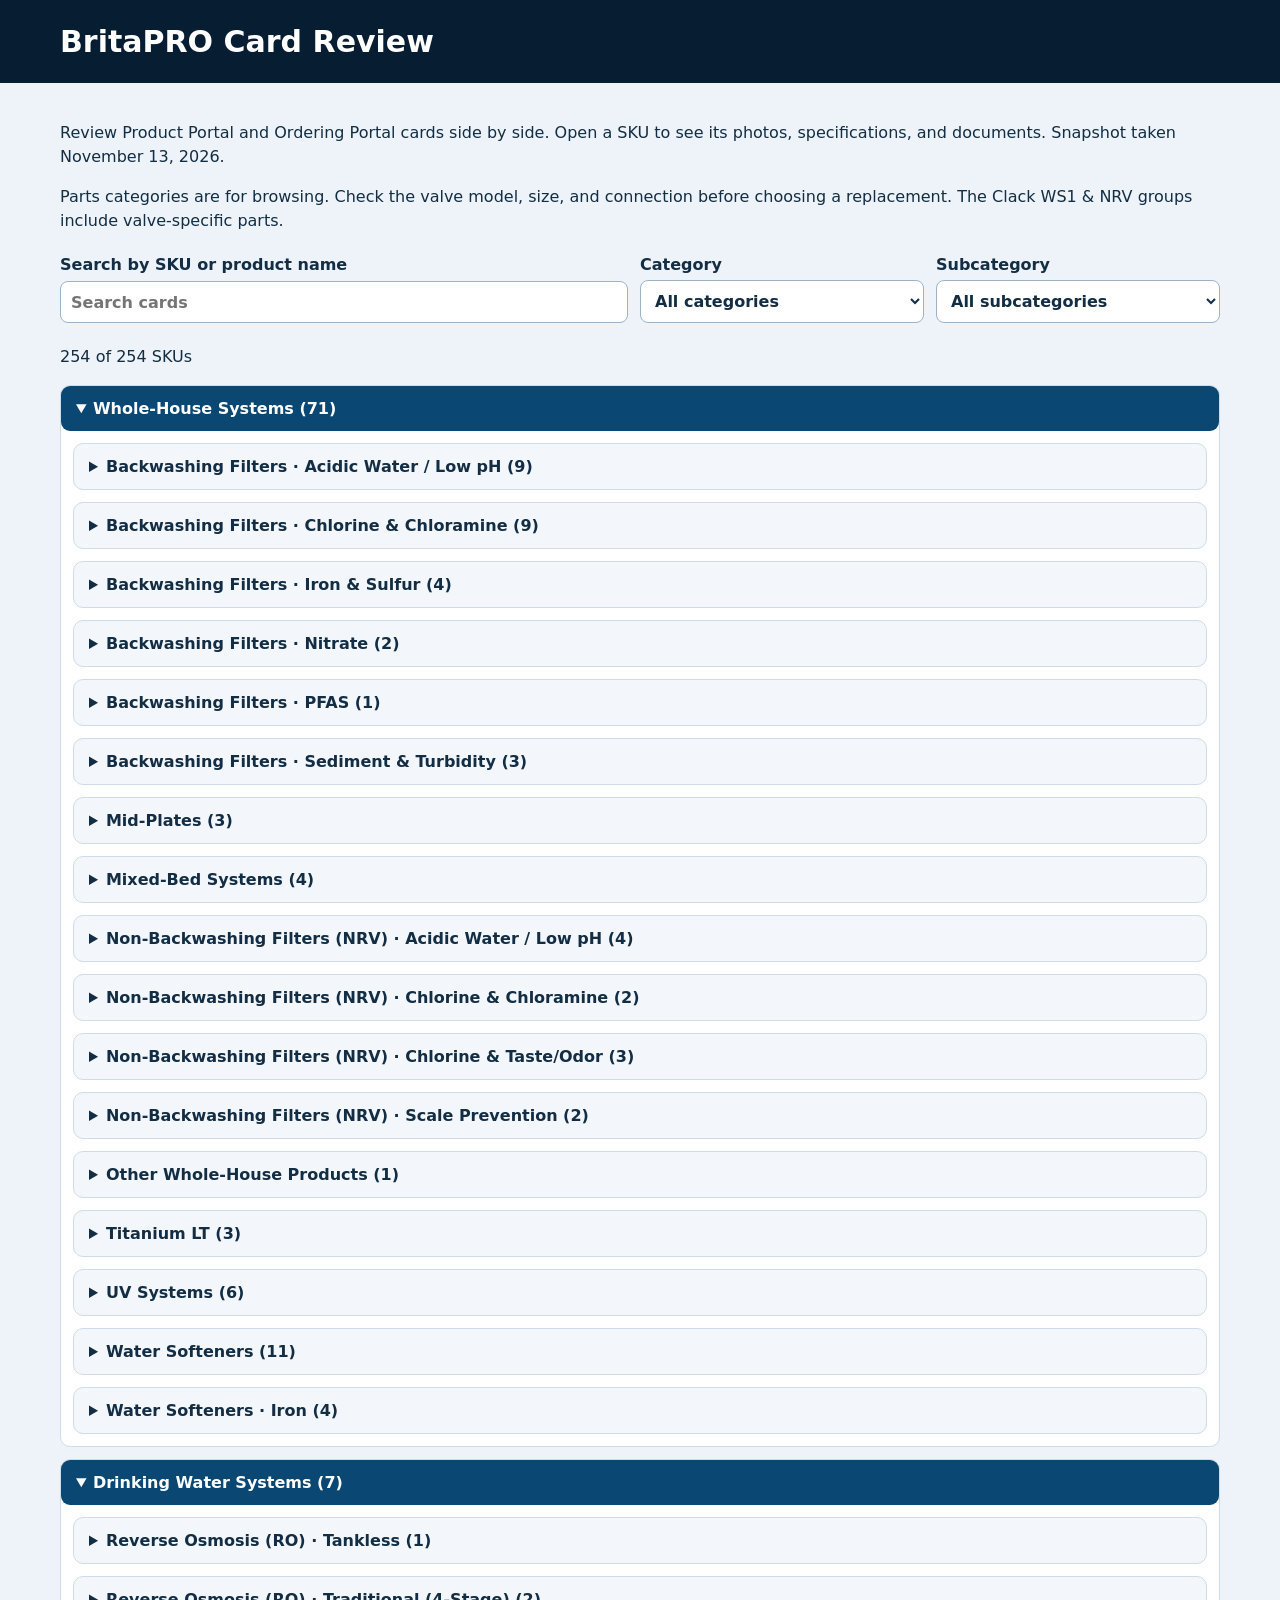
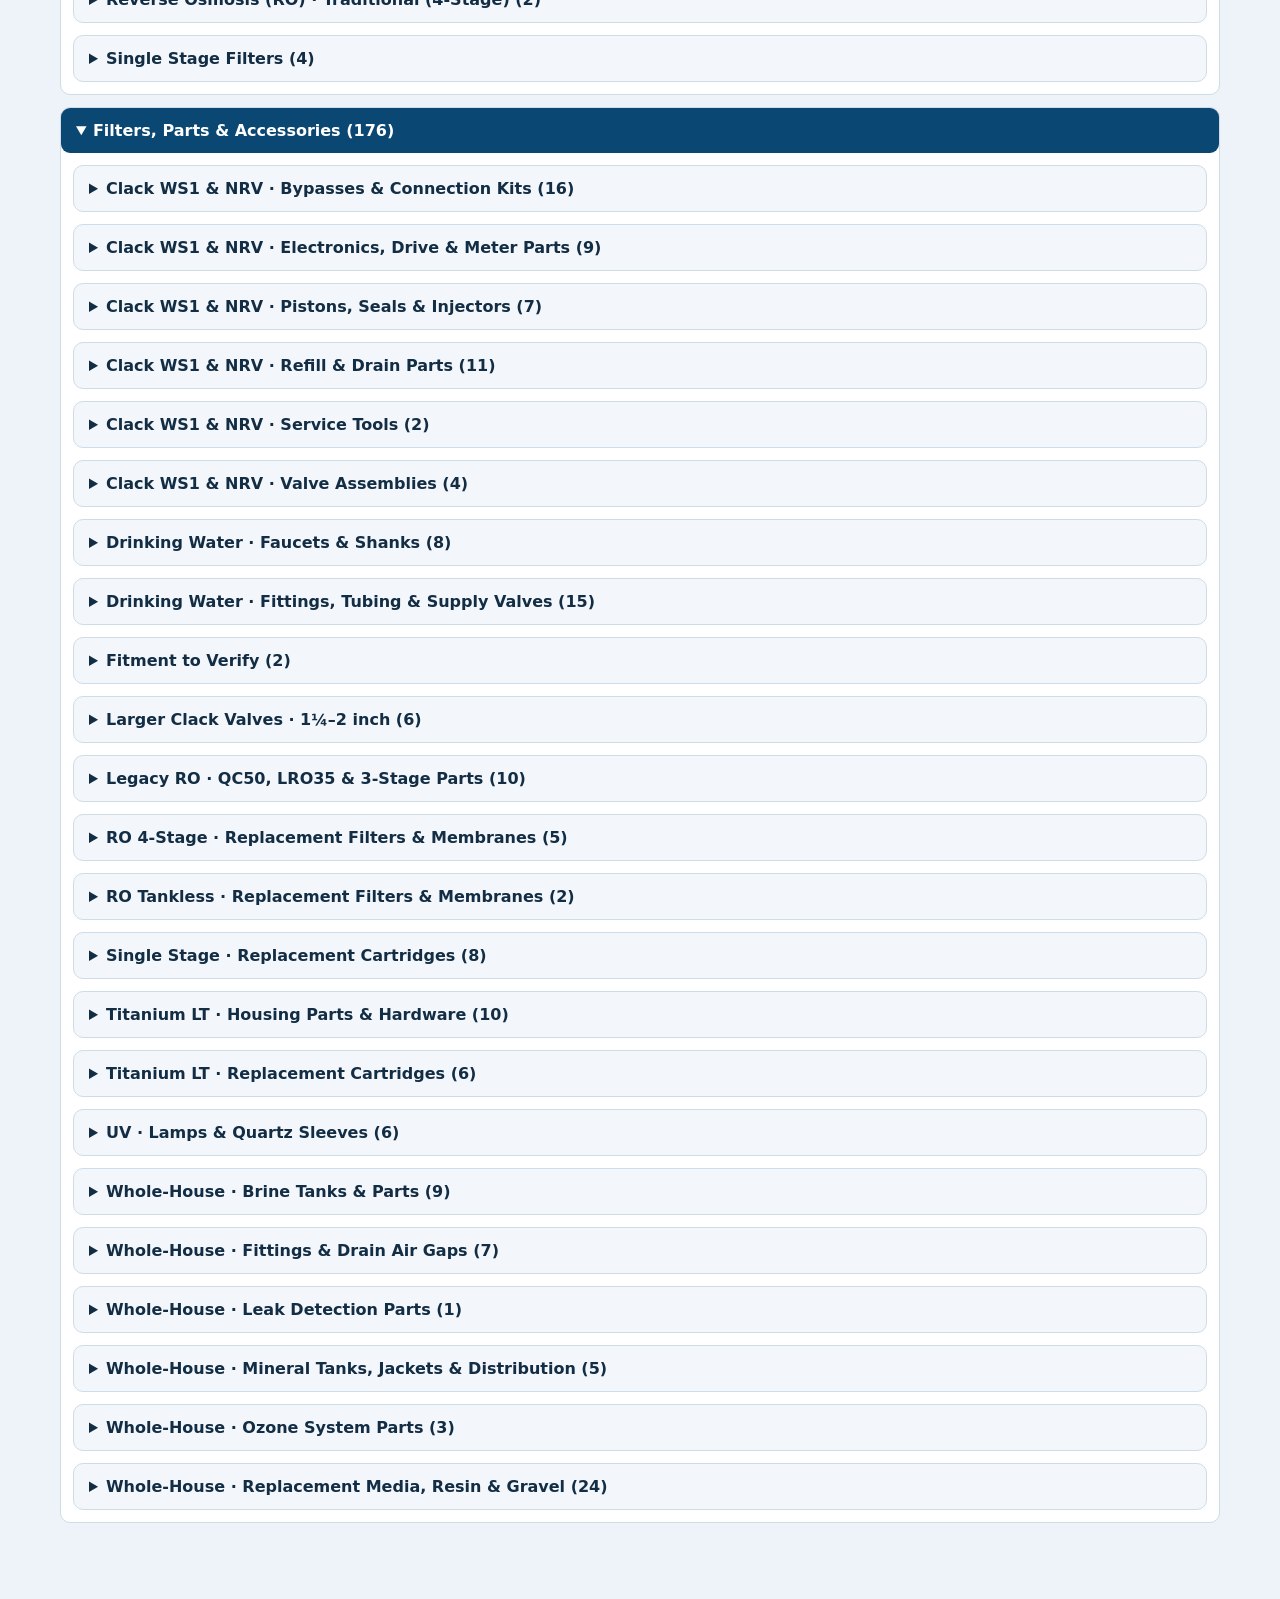
==== commit a5efb18a: "Organize parts and accessories by service application" ====
--- a/card-review/index.html
+++ b/card-review/index.html
@@ -10,6 +10,7 @@
 <header><h1>BritaPRO Card Review</h1></header>
 <main>
 <p>Review Product Portal and Ordering Portal cards side by side. Open a SKU to see its photos, specifications, and documents. Snapshot taken November 13, 2026.</p>
+<p>Parts categories are for browsing. Check the valve model, size, and connection before choosing a replacement. The Clack WS1 &amp; NRV groups include valve-specific parts.</p>
 <div class="controls">
 <label>Search by SKU or product name<input id="query" type="search" placeholder="Search cards"></label>
 <label>Category<select id="group"><option value="">All categories</option></select></label>
@@ -17,7 +18,7 @@
 </div>
 <p id="count" role="status"></p><div id="results"></div>
 </main>
-<script id="catalog" type="application/json">[{"sku":"BPF104I","group":"Whole-House Systems","sub":"Other Whole-House Products","product":{"name":"Leak Detection","photo":"https://britapro-product-portal.netlify.app/product-images/BP_Leak_Detection.png","docs":[{"url":"https://britapro-product-portal.netlify.app/sales-sheets/whole-house/BP_Leak Detection.SalesSheet.DIGITAL.pdf","label":"Sales Sheet"},{"url":"https://britapro-product-portal.netlify.app/tech-sheets/whole-house/BP_LeakDetection_TechSheet.DIGITAL.pdf","label":"Technical Sheet"},{"url":"https://britapro-support-portal.netlify.app/warranty/BritaPRO_Platinum_Series_10_Year_Fillable_Warranty.pdf","label":"Warranty & Registration"}]},"ordering":{"name":"Whole-House Leak Detector with One Sensor","photo":"https://britapro-product-portal.netlify.app/product-images/BP_Leak_Detection.png","note":"","tank":"","media":"","docs":[{"label":"Sales Sheet","url":"https://britapro-product-portal.netlify.app/sales-sheets/whole-house/BP_Leak%20Detection.SalesSheet.DIGITAL.pdf"},{"label":"Technical Sheet","url":"https://britapro-product-portal.netlify.app/tech-sheets/whole-house/BP_LeakDetection_TechSheet.DIGITAL.pdf"},{"label":"Warranty & Registration · 10-Year Whole-House","url":"https://britapro-support-portal.netlify.app/warranty/BritaPRO_Platinum_Series_10_Year_Fillable_Warranty.pdf"}]},"spec":{"sku":"BPF104I","name":"Whole-House Leak Detector with One Sensor","category":"Other Whole-House Products","resinType":"","resinVolume":"","carbonVolume":"","subtitle":"BritaPRO system","mediaType":"","mediaVolume":"","tankDimensions":"","operation":"BritaPRO system","purpose":"Whole-house leak detection system for monitoring water leaks.","description":"• One sensor included in this package\n• Additional sensors are separate replacement components\n• SKU: BPF104I"}},{"sku":"BPNRVAS10J","group":"Whole-House Systems","sub":"Non-Backwashing Filters (NRV) · Scale Prevention","product":{"name":"Non-backwashing Anti-scale","photo":"https://britapro-product-portal.netlify.app/product-images/BP_NRV_CatCarbon.png","docs":[{"url":"https://britapro-product-portal.netlify.app/sales-sheets/whole-house/BP_NRV_Anti-scale.SalesSheet.DIGITAL.pdf","label":"Sales Sheet"},{"url":"https://britapro-product-portal.netlify.app/sales-sheets/whole-house/BP_Filtration_Brochure.DIGITAL.pdf","label":"Brochure"},{"url":"https://britapro-product-portal.netlify.app/tech-sheets/whole-house/BP_NRV Anti-scale_TechSheet.DIGITAL.pdf","label":"Technical Sheet"},{"url":"https://britapro-product-portal.netlify.app/manuals/whole-house/Platinum_NRV_Manual.DIGITAL.pdf","label":"Installation Manual"},{"url":"https://britapro-support-portal.netlify.app/warranty/BritaPRO_Platinum_Series_10_Year_Fillable_Warranty.pdf","label":"Warranty & Registration"}]},"ordering":{"name":"BritaPRO Whole-House Scale Prevention System","photo":"https://britapro-product-portal.netlify.app/product-images/BP_NRV_CatCarbon.png","note":"","tank":"10\" × 44\" mineral tank","media":"","docs":[{"label":"Sales Sheet","url":"https://britapro-product-portal.netlify.app/sales-sheets/whole-house/BP_NRV_Anti-scale.SalesSheet.DIGITAL.pdf"},{"label":"Brochure","url":"https://britapro-product-portal.netlify.app/sales-sheets/whole-house/BP_Filtration_Brochure.DIGITAL.pdf"},{"label":"Technical Sheet","url":"https://britapro-product-portal.netlify.app/tech-sheets/whole-house/BP_NRV%20Anti-scale_TechSheet.DIGITAL.pdf"},{"label":"Warranty & Registration · 10-Year Whole-House","url":"https://britapro-support-portal.netlify.app/warranty/BritaPRO_Platinum_Series_10_Year_Fillable_Warranty.pdf"}]},"spec":{"sku":"BPNRVAS10J","name":"BritaPRO Whole-House Scale Prevention System","category":"Non-Backwashing | Scale Prevention","resinType":"","resinVolume":"","carbonVolume":"","subtitle":"Non-backwashing inlet/outlet head","mediaType":"","mediaVolume":"","tankDimensions":"10\" × 44\" mineral tank","operation":"Non-backwashing inlet/outlet head","purpose":"Whole-house conditioning system for plumbing and water-using appliances.","description":"• Designed to reduce scale formation\n• No electricity or automatic regeneration required\n• This conditioning system is not a salt-regenerated water softener\n• 10\" × 44\" mineral tank\n• Anti-scale treatment media"}},{"sku":"BPNRVAS15J","group":"Whole-House Systems","sub":"Non-Backwashing Filters (NRV) · Scale Prevention","product":{"name":"Non-backwashing Anti-scale","photo":"https://britapro-product-portal.netlify.app/product-images/BP_NRV_CatCarbon.png","docs":[{"url":"https://britapro-product-portal.netlify.app/sales-sheets/whole-house/BP_NRV_Anti-scale.SalesSheet.DIGITAL.pdf","label":"Sales Sheet"},{"url":"https://britapro-product-portal.netlify.app/sales-sheets/whole-house/BP_Filtration_Brochure.DIGITAL.pdf","label":"Brochure"},{"url":"https://britapro-product-portal.netlify.app/tech-sheets/whole-house/BP_NRV Anti-scale_TechSheet.DIGITAL.pdf","label":"Technical Sheet"},{"url":"https://britapro-product-portal.netlify.app/manuals/whole-house/Platinum_NRV_Manual.DIGITAL.pdf","label":"Installation Manual"},{"url":"https://britapro-support-portal.netlify.app/warranty/BritaPRO_Platinum_Series_10_Year_Fillable_Warranty.pdf","label":"Warranty & Registration"}]},"ordering":{"name":"BritaPRO Whole-House Scale Prevention System","photo":"https://britapro-product-portal.netlify.app/product-images/BP_NRV_CatCarbon.png","note":"","tank":"10\" × 54\" mineral tank","media":"","docs":[{"label":"Sales Sheet","url":"https://britapro-product-portal.netlify.app/sales-sheets/whole-house/BP_NRV_Anti-scale.SalesSheet.DIGITAL.pdf"},{"label":"Brochure","url":"https://britapro-product-portal.netlify.app/sales-sheets/whole-house/BP_Filtration_Brochure.DIGITAL.pdf"},{"label":"Technical Sheet","url":"https://britapro-product-portal.netlify.app/tech-sheets/whole-house/BP_NRV%20Anti-scale_TechSheet.DIGITAL.pdf"},{"label":"Warranty & Registration · 10-Year Whole-House","url":"https://britapro-support-portal.netlify.app/warranty/BritaPRO_Platinum_Series_10_Year_Fillable_Warranty.pdf"}]},"spec":{"sku":"BPNRVAS15J","name":"BritaPRO Whole-House Scale Prevention System","category":"Non-Backwashing | Scale Prevention","resinType":"","resinVolume":"","carbonVolume":"","subtitle":"Non-backwashing inlet/outlet head","mediaType":"","mediaVolume":"","tankDimensions":"10\" × 54\" mineral tank","operation":"Non-backwashing inlet/outlet head","purpose":"Whole-house conditioning system for plumbing and water-using appliances.","description":"• Designed to reduce scale formation\n• No electricity or automatic regeneration required\n• This conditioning system is not a salt-regenerated water softener\n• 10\" × 54\" mineral tank\n• Anti-scale treatment media"}},{"sku":"BPNRVCAT100J","group":"Whole-House Systems","sub":"Non-Backwashing Filters (NRV) · Chlorine & Chloramine","product":{"name":"Non-backwashing Catalytic Carbon","photo":"https://britapro-product-portal.netlify.app/product-images/BP_NRV_CatCarbon.png","docs":[{"url":"https://britapro-product-portal.netlify.app/sales-sheets/whole-house/BP_NRV_CatCarbon.SalesSheet.DIGITAL.pdf","label":"Sales Sheet"},{"url":"https://britapro-product-portal.netlify.app/sales-sheets/whole-house/BP_Filtration_Brochure.DIGITAL.pdf","label":"Brochure"},{"url":"https://britapro-product-portal.netlify.app/tech-sheets/whole-house/BP_NRV Cat Carbon_TechSheet.DIGITAL.pdf","label":"Technical Sheet"},{"url":"https://britapro-product-portal.netlify.app/manuals/whole-house/Platinum_NRV_Manual.DIGITAL.pdf","label":"Installation Manual"},{"url":"https://britapro-support-portal.netlify.app/warranty/BritaPRO_Platinum_Series_10_Year_Fillable_Warranty.pdf","label":"Warranty & Registration"}]},"ordering":{"name":"BritaPRO Whole-House Chlorine & Chloramine Filter — 1.0 cu. ft.","photo":"https://britapro-product-portal.netlify.app/product-images/BP_NRV_CatCarbon.png","note":"","tank":"10\" × 44\" mineral tank","media":"Media type: Catalytic Carbon\nMedia volume: 1.0 cu. ft.","docs":[{"label":"Sales Sheet","url":"https://britapro-product-portal.netlify.app/sales-sheets/whole-house/BP_NRV_CatCarbon.SalesSheet.DIGITAL.pdf"},{"label":"Brochure","url":"https://britapro-product-portal.netlify.app/sales-sheets/whole-house/BP_Filtration_Brochure.DIGITAL.pdf"},{"label":"Technical Sheet","url":"https://britapro-product-portal.netlify.app/tech-sheets/whole-house/BP_NRV%20Cat%20Carbon_TechSheet.DIGITAL.pdf"},{"label":"Warranty & Registration · 10-Year Whole-House","url":"https://britapro-support-portal.netlify.app/warranty/BritaPRO_Platinum_Series_10_Year_Fillable_Warranty.pdf"}]},"spec":{"sku":"BPNRVCAT100J","name":"BritaPRO Whole-House Chlorine & Chloramine Filter","category":"Non-Backwashing | Chlorine & Chloramine","resinType":"","resinVolume":"","carbonVolume":"","subtitle":"1.0 cu. ft. Catalytic Carbon — Non-backwashing inlet/outlet head","mediaType":"Catalytic Carbon","mediaVolume":"1.0 cu. ft.","tankDimensions":"10\" × 44\" mineral tank","operation":"Non-backwashing inlet/outlet head","purpose":"Whole-house catalytic carbon filter for chlorine, chloramine, taste, and odor concerns.","description":"• 10\" × 44\" mineral tank"}},{"sku":"BPNRVCAT150J","group":"Whole-House Systems","sub":"Non-Backwashing Filters (NRV) · Chlorine & Chloramine","product":{"name":"Non-backwashing Catalytic Carbon","photo":"https://britapro-product-portal.netlify.app/product-images/BP_NRV_CatCarbon.png","docs":[{"url":"https://britapro-product-portal.netlify.app/sales-sheets/whole-house/BP_NRV_CatCarbon.SalesSheet.DIGITAL.pdf","label":"Sales Sheet"},{"url":"https://britapro-product-portal.netlify.app/sales-sheets/whole-house/BP_Filtration_Brochure.DIGITAL.pdf","label":"Brochure"},{"url":"https://britapro-product-portal.netlify.app/tech-sheets/whole-house/BP_NRV Cat Carbon_TechSheet.DIGITAL.pdf","label":"Technical Sheet"},{"url":"https://britapro-product-portal.netlify.app/manuals/whole-house/Platinum_NRV_Manual.DIGITAL.pdf","label":"Installation Manual"},{"url":"https://britapro-support-portal.netlify.app/warranty/BritaPRO_Platinum_Series_10_Year_Fillable_Warranty.pdf","label":"Warranty & Registration"}]},"ordering":{"name":"BritaPRO Whole-House Chlorine & Chloramine Filter — 1.5 cu. ft.","photo":"https://britapro-product-portal.netlify.app/product-images/BP_NRV_CatCarbon.png","note":"","tank":"10\" × 54\" mineral tank","media":"Media type: Catalytic Carbon\nMedia volume: 1.5 cu. ft.","docs":[{"label":"Sales Sheet","url":"https://britapro-product-portal.netlify.app/sales-sheets/whole-house/BP_NRV_CatCarbon.SalesSheet.DIGITAL.pdf"},{"label":"Brochure","url":"https://britapro-product-portal.netlify.app/sales-sheets/whole-house/BP_Filtration_Brochure.DIGITAL.pdf"},{"label":"Technical Sheet","url":"https://britapro-product-portal.netlify.app/tech-sheets/whole-house/BP_NRV%20Cat%20Carbon_TechSheet.DIGITAL.pdf"},{"label":"Warranty & Registration · 10-Year Whole-House","url":"https://britapro-support-portal.netlify.app/warranty/BritaPRO_Platinum_Series_10_Year_Fillable_Warranty.pdf"}]},"spec":{"sku":"BPNRVCAT150J","name":"BritaPRO Whole-House Chlorine & Chloramine Filter","category":"Non-Backwashing | Chlorine & Chloramine","resinType":"","resinVolume":"","carbonVolume":"","subtitle":"1.5 cu. ft. Catalytic Carbon — Non-backwashing inlet/outlet head","mediaType":"Catalytic Carbon","mediaVolume":"1.5 cu. ft.","tankDimensions":"10\" × 54\" mineral tank","operation":"Non-backwashing inlet/outlet head","purpose":"Whole-house catalytic carbon filter for chlorine, chloramine, taste, and odor concerns.","description":"• 10\" × 54\" mineral tank"}},{"sku":"BPNRVAN100","group":"Whole-House Systems","sub":"Non-Backwashing Filters (NRV) · Acidic Water / Low pH","product":{"name":"Non-backwashing Neutralizer","photo":"https://britapro-product-portal.netlify.app/product-images/BP_NRV_CatCarbon.png","docs":[{"url":"https://britapro-product-portal.netlify.app/sales-sheets/whole-house/BP_NRV_Neutralizer.SalesSheet.DIGITAL.pdf","label":"Sales Sheet"},{"url":"https://britapro-product-portal.netlify.app/sales-sheets/whole-house/BP_Filtration_Brochure.DIGITAL.pdf","label":"Brochure"},{"url":"https://britapro-product-portal.netlify.app/tech-sheets/whole-house/BP_NRV Neutralizer_TechSheet.DIGITAL.pdf","label":"Technical Sheet"},{"url":"https://britapro-product-portal.netlify.app/manuals/whole-house/Platinum_NRV_Manual.DIGITAL.pdf","label":"Installation Manual"},{"url":"https://britapro-support-portal.netlify.app/warranty/BritaPRO_Platinum_Series_10_Year_Fillable_Warranty.pdf","label":"Warranty & Registration"}]},"ordering":{"name":"BritaPRO Whole-House Acid Neutralizing Filter — 1.0 cu. ft.","photo":"https://britapro-product-portal.netlify.app/product-images/BP_NRV_CatCarbon.png","note":"","tank":"10\" × 47\" mineral tank","media":"Media volume: 1.0 cu. ft.","docs":[{"label":"Sales Sheet","url":"https://britapro-product-portal.netlify.app/sales-sheets/whole-house/BP_NRV_Neutralizer.SalesSheet.DIGITAL.pdf"},{"label":"Brochure","url":"https://britapro-product-portal.netlify.app/sales-sheets/whole-house/BP_Filtration_Brochure.DIGITAL.pdf"},{"label":"Technical Sheet","url":"https://britapro-product-portal.netlify.app/tech-sheets/whole-house/BP_NRV%20Neutralizer_TechSheet.DIGITAL.pdf"},{"label":"Warranty & Registration · 10-Year Whole-House","url":"https://britapro-support-portal.netlify.app/warranty/BritaPRO_Platinum_Series_10_Year_Fillable_Warranty.pdf"}]},"spec":{"sku":"BPNRVAN100","name":"BritaPRO Whole-House Acid Neutralizing Filter","category":"Non-Backwashing | Acidic Water / Low pH","resinType":"","resinVolume":"","carbonVolume":"","subtitle":"1.0 cu. ft. — Non-backwashing inlet/outlet head","mediaType":"","mediaVolume":"1.0 cu. ft.","tankDimensions":"10\" × 47\" mineral tank","operation":"Non-backwashing inlet/outlet head","purpose":"Whole-house neutralizing filter designed to raise the pH of acidic water and help protect plumbing, fixtures, and appliances from corrosive conditions.","description":"• Media and service needs depend on the incoming water\n• 10\" × 47\" mineral tank\n• Neutralizing media\n• Gray tank without tank sleeve"}},{"sku":"BPNRVAN150","group":"Whole-House Systems","sub":"Non-Backwashing Filters (NRV) · Acidic Water / Low pH","product":{"name":"Non-backwashing Neutralizer","photo":"https://britapro-product-portal.netlify.app/product-images/BP_NRV_CatCarbon.png","docs":[{"url":"https://britapro-product-portal.netlify.app/sales-sheets/whole-house/BP_NRV_Neutralizer.SalesSheet.DIGITAL.pdf","label":"Sales Sheet"},{"url":"https://britapro-product-portal.netlify.app/sales-sheets/whole-house/BP_Filtration_Brochure.DIGITAL.pdf","label":"Brochure"},{"url":"https://britapro-product-portal.netlify.app/tech-sheets/whole-house/BP_NRV Neutralizer_TechSheet.DIGITAL.pdf","label":"Technical Sheet"},{"url":"https://britapro-product-portal.netlify.app/manuals/whole-house/Platinum_NRV_Manual.DIGITAL.pdf","label":"Installation Manual"},{"url":"https://britapro-support-portal.netlify.app/warranty/BritaPRO_Platinum_Series_10_Year_Fillable_Warranty.pdf","label":"Warranty & Registration"}]},"ordering":{"name":"BritaPRO Whole-House Acid Neutralizing Filter — 1.5 cu. ft.","photo":"https://britapro-product-portal.netlify.app/product-images/BP_NRV_CatCarbon.png","note":"","tank":"10\" × 54\" mineral tank","media":"Media volume: 1.5 cu. ft.","docs":[{"label":"Sales Sheet","url":"https://britapro-product-portal.netlify.app/sales-sheets/whole-house/BP_NRV_Neutralizer.SalesSheet.DIGITAL.pdf"},{"label":"Brochure","url":"https://britapro-product-portal.netlify.app/sales-sheets/whole-house/BP_Filtration_Brochure.DIGITAL.pdf"},{"label":"Technical Sheet","url":"https://britapro-product-portal.netlify.app/tech-sheets/whole-house/BP_NRV%20Neutralizer_TechSheet.DIGITAL.pdf"},{"label":"Warranty & Registration · 10-Year Whole-House","url":"https://britapro-support-portal.netlify.app/warranty/BritaPRO_Platinum_Series_10_Year_Fillable_Warranty.pdf"}]},"spec":{"sku":"BPNRVAN150","name":"BritaPRO Whole-House Acid Neutralizing Filter","category":"Non-Backwashing | Acidic Water / Low pH","resinType":"","resinVolume":"","carbonVolume":"","subtitle":"1.5 cu. ft. — Non-backwashing inlet/outlet head","mediaType":"","mediaVolume":"1.5 cu. ft.","tankDimensions":"10\" × 54\" mineral tank","operation":"Non-backwashing inlet/outlet head","purpose":"Whole-house neutralizing filter designed to raise the pH of acidic water and help protect plumbing, fixtures, and appliances from corrosive conditions.","description":"• Media and service needs depend on the incoming water\n• 10\" × 54\" mineral tank\n• Neutralizing media\n• Gray tank without tank sleeve"}},{"sku":"BPNRVANSM100","group":"Whole-House Systems","sub":"Non-Backwashing Filters (NRV) · Acidic Water / Low pH","product":{"name":"Non-backwashing Neutralizer","photo":"https://britapro-product-portal.netlify.app/product-images/BP_NRV_CatCarbon.png","docs":[{"url":"https://britapro-product-portal.netlify.app/sales-sheets/whole-house/BP_NRV_Neutralizer.SalesSheet.DIGITAL.pdf","label":"Sales Sheet"},{"url":"https://britapro-product-portal.netlify.app/sales-sheets/whole-house/BP_Filtration_Brochure.DIGITAL.pdf","label":"Brochure"},{"url":"https://britapro-product-portal.netlify.app/tech-sheets/whole-house/BP_NRV Neutralizer_TechSheet.DIGITAL.pdf","label":"Technical Sheet"},{"url":"https://britapro-product-portal.netlify.app/manuals/whole-house/Platinum_NRV_Manual.DIGITAL.pdf","label":"Installation Manual"},{"url":"https://britapro-support-portal.netlify.app/warranty/BritaPRO_Platinum_Series_10_Year_Fillable_Warranty.pdf","label":"Warranty & Registration"}]},"ordering":{"name":"BritaPRO Whole-House Acid Neutralizing Filter — 1.0 cu. ft.","photo":"https://britapro-product-portal.netlify.app/product-images/BP_NRV_CatCarbon.png","note":"","tank":"10\" × 44\" mineral tank","media":"Media volume: 1.0 cu. ft.","docs":[{"label":"Sales Sheet","url":"https://britapro-product-portal.netlify.app/sales-sheets/whole-house/BP_NRV_Neutralizer.SalesSheet.DIGITAL.pdf"},{"label":"Brochure","url":"https://britapro-product-portal.netlify.app/sales-sheets/whole-house/BP_Filtration_Brochure.DIGITAL.pdf"},{"label":"Technical Sheet","url":"https://britapro-product-portal.netlify.app/tech-sheets/whole-house/BP_NRV%20Neutralizer_TechSheet.DIGITAL.pdf"},{"label":"Warranty & Registration · 10-Year Whole-House","url":"https://britapro-support-portal.netlify.app/warranty/BritaPRO_Platinum_Series_10_Year_Fillable_Warranty.pdf"}]},"spec":{"sku":"BPNRVANSM100","name":"BritaPRO Whole-House Acid Neutralizing Filter","category":"Non-Backwashing | Acidic Water / Low pH","resinType":"","resinVolume":"","carbonVolume":"","subtitle":"1.0 cu. ft. — Non-backwashing inlet/outlet head","mediaType":"","mediaVolume":"1.0 cu. ft.","tankDimensions":"10\" × 44\" mineral tank","operation":"Non-backwashing inlet/outlet head","purpose":"Whole-house neutralizing filter designed to raise the pH of acidic water and help protect plumbing, fixtures, and appliances from corrosive conditions.","description":"• Media and service needs depend on the incoming water\n• 10\" × 44\" mineral tank\n• Neutralizing media"}},{"sku":"BPNRVANSM150","group":"Whole-House Systems","sub":"Non-Backwashing Filters (NRV) · Acidic Water / Low pH","product":{"name":"Non-backwashing Neutralizer","photo":"https://britapro-product-portal.netlify.app/product-images/BP_NRV_CatCarbon.png","docs":[{"url":"https://britapro-product-portal.netlify.app/sales-sheets/whole-house/BP_NRV_Neutralizer.SalesSheet.DIGITAL.pdf","label":"Sales Sheet"},{"url":"https://britapro-product-portal.netlify.app/sales-sheets/whole-house/BP_Filtration_Brochure.DIGITAL.pdf","label":"Brochure"},{"url":"https://britapro-product-portal.netlify.app/tech-sheets/whole-house/BP_NRV Neutralizer_TechSheet.DIGITAL.pdf","label":"Technical Sheet"},{"url":"https://britapro-product-portal.netlify.app/manuals/whole-house/Platinum_NRV_Manual.DIGITAL.pdf","label":"Installation Manual"},{"url":"https://britapro-support-portal.netlify.app/warranty/BritaPRO_Platinum_Series_10_Year_Fillable_Warranty.pdf","label":"Warranty & Registration"}]},"ordering":{"name":"BritaPRO Whole-House Acid Neutralizing Filter — 1.5 cu. ft.","photo":"https://britapro-product-portal.netlify.app/product-images/BP_NRV_CatCarbon.png","note":"","tank":"10\" × 54\" mineral tank","media":"Media volume: 1.5 cu. ft.","docs":[{"label":"Sales Sheet","url":"https://britapro-product-portal.netlify.app/sales-sheets/whole-house/BP_NRV_Neutralizer.SalesSheet.DIGITAL.pdf"},{"label":"Brochure","url":"https://britapro-product-portal.netlify.app/sales-sheets/whole-house/BP_Filtration_Brochure.DIGITAL.pdf"},{"label":"Technical Sheet","url":"https://britapro-product-portal.netlify.app/tech-sheets/whole-house/BP_NRV%20Neutralizer_TechSheet.DIGITAL.pdf"},{"label":"Warranty & Registration · 10-Year Whole-House","url":"https://britapro-support-portal.netlify.app/warranty/BritaPRO_Platinum_Series_10_Year_Fillable_Warranty.pdf"}]},"spec":{"sku":"BPNRVANSM150","name":"BritaPRO Whole-House Acid Neutralizing Filter","category":"Non-Backwashing | Acidic Water / Low pH","resinType":"","resinVolume":"","carbonVolume":"","subtitle":"1.5 cu. ft. — Non-backwashing inlet/outlet head","mediaType":"","mediaVolume":"1.5 cu. ft.","tankDimensions":"10\" × 54\" mineral tank","operation":"Non-backwashing inlet/outlet head","purpose":"Whole-house neutralizing filter designed to raise the pH of acidic water and help protect plumbing, fixtures, and appliances from corrosive conditions.","description":"• Media and service needs depend on the incoming water\n• 10\" × 54\" mineral tank\n• Neutralizing media"}},{"sku":"BPCAT05B","group":"Whole-House Systems","sub":"Backwashing Filters · Chlorine & Chloramine","product":{"name":"Platinum Valve Catalytic Carbon","photo":"https://britapro-product-portal.netlify.app/product-images/BP_PlatValve_CatCarbon.png","docs":[{"url":"https://britapro-product-portal.netlify.app/sales-sheets/whole-house/BP_PlatValve_CatCarbon.SalesSheet.DIGITAL.pdf","label":"Sales Sheet"},{"url":"https://britapro-product-portal.netlify.app/sales-sheets/whole-house/BP_Filtration_Brochure.DIGITAL.pdf","label":"Brochure"},{"url":"https://britapro-product-portal.netlify.app/tech-sheets/whole-house/BP_PlatValve_CatalyticCarbon_TechSheet.DIGITAL.pdf","label":"Technical Sheet"},{"url":"https://britapro-product-portal.netlify.app/manuals/Platinum_Filter_Manual.DIGITAL.pdf","label":"Installation Manual"},{"url":"https://britapro-product-portal.netlify.app/BP_Backwashing_Filter_Installation_Guide.pdf","label":"Backwashing Filter Installation Guide"},{"url":"https://britapro-product-portal.netlify.app/BP_Backwashing_Filter_Startup_Procedure.pdf","label":"Backwashing Filter Startup Procedure"},{"url":"https://britapro-product-portal.netlify.app/BP_Carbon Filtration Soaking Procedure.pdf","label":"Carbon Filtration Soaking Procedure"},{"url":"https://britapro-support-portal.netlify.app/warranty/BritaPRO_Platinum_Series_10_Year_Fillable_Warranty.pdf","label":"Warranty & Registration"}]},"ordering":{"name":"BritaPRO Platinum Whole-House Chlorine & Chloramine Filter — 0.5 cu. ft.","photo":"https://britapro-order-portal.netlify.app/BPCAT150J.webp","note":"","tank":"8\" × 35\" mineral tank","media":"Media type: Catalytic Carbon\nMedia volume: 0.5 cu. ft.","docs":[{"label":"Sales Sheet","url":"https://britapro-product-portal.netlify.app/sales-sheets/whole-house/BP_PlatValve_CatCarbon.SalesSheet.DIGITAL.pdf"},{"label":"Brochure","url":"https://britapro-product-portal.netlify.app/sales-sheets/whole-house/BP_Filtration_Brochure.DIGITAL.pdf"},{"label":"Technical Sheet","url":"https://britapro-product-portal.netlify.app/tech-sheets/whole-house/BP_PlatValve_CatalyticCarbon_TechSheet.DIGITAL.pdf"},{"label":"Warranty & Registration · 10-Year Whole-House","url":"https://britapro-support-portal.netlify.app/warranty/BritaPRO_Platinum_Series_10_Year_Fillable_Warranty.pdf"}]},"spec":{"sku":"BPCAT05B","name":"BritaPRO Platinum Whole-House Chlorine & Chloramine Filter","category":"Backwashing | Chlorine & Chloramine","resinType":"","resinVolume":"","carbonVolume":"","subtitle":"0.5 cu. ft. Catalytic Carbon — Automatic backwashing","mediaType":"Catalytic Carbon","mediaVolume":"0.5 cu. ft.","tankDimensions":"8\" × 35\" mineral tank","operation":"Automatic backwashing","purpose":"Whole-house catalytic carbon filter for reducing chlorine, chloramines, and associated taste and odor concerns.","description":"• 8\" × 35\" mineral tank"}},{"sku":"BPCAT100J","group":"Whole-House Systems","sub":"Backwashing Filters · Chlorine & Chloramine","product":{"name":"Platinum Valve Catalytic Carbon","photo":"https://britapro-product-portal.netlify.app/product-images/BP_PlatValve_CatCarbon.png","docs":[{"url":"https://britapro-product-portal.netlify.app/sales-sheets/whole-house/BP_PlatValve_CatCarbon.SalesSheet.DIGITAL.pdf","label":"Sales Sheet"},{"url":"https://britapro-product-portal.netlify.app/sales-sheets/whole-house/BP_Filtration_Brochure.DIGITAL.pdf","label":"Brochure"},{"url":"https://britapro-product-portal.netlify.app/tech-sheets/whole-house/BP_PlatValve_CatalyticCarbon_TechSheet.DIGITAL.pdf","label":"Technical Sheet"},{"url":"https://britapro-product-portal.netlify.app/manuals/Platinum_Filter_Manual.DIGITAL.pdf","label":"Installation Manual"},{"url":"https://britapro-product-portal.netlify.app/BP_Backwashing_Filter_Installation_Guide.pdf","label":"Backwashing Filter Installation Guide"},{"url":"https://britapro-product-portal.netlify.app/BP_Backwashing_Filter_Startup_Procedure.pdf","label":"Backwashing Filter Startup Procedure"},{"url":"https://britapro-product-portal.netlify.app/BP_Carbon Filtration Soaking Procedure.pdf","label":"Carbon Filtration Soaking Procedure"},{"url":"https://britapro-support-portal.netlify.app/warranty/BritaPRO_Platinum_Series_10_Year_Fillable_Warranty.pdf","label":"Warranty & Registration"}]},"ordering":{"name":"BritaPRO Platinum Whole-House Chlorine & Chloramine Filter — 1.0 cu. ft.","photo":"https://britapro-order-portal.netlify.app/BPCAT150J.webp","note":"","tank":"10\" × 44\" mineral tank","media":"Media type: Catalytic Carbon\nMedia volume: 1.0 cu. ft.","docs":[{"label":"Sales Sheet","url":"https://britapro-product-portal.netlify.app/sales-sheets/whole-house/BP_PlatValve_CatCarbon.SalesSheet.DIGITAL.pdf"},{"label":"Brochure","url":"https://britapro-product-portal.netlify.app/sales-sheets/whole-house/BP_Filtration_Brochure.DIGITAL.pdf"},{"label":"Technical Sheet","url":"https://britapro-product-portal.netlify.app/tech-sheets/whole-house/BP_PlatValve_CatalyticCarbon_TechSheet.DIGITAL.pdf"},{"label":"Warranty & Registration · 10-Year Whole-House","url":"https://britapro-support-portal.netlify.app/warranty/BritaPRO_Platinum_Series_10_Year_Fillable_Warranty.pdf"}]},"spec":{"sku":"BPCAT100J","name":"BritaPRO Platinum Whole-House Chlorine & Chloramine Filter","category":"Backwashing | Chlorine & Chloramine","resinType":"","resinVolume":"","carbonVolume":"","subtitle":"1.0 cu. ft. Catalytic Carbon — Automatic backwashing","mediaType":"Catalytic Carbon","mediaVolume":"1.0 cu. ft.","tankDimensions":"10\" × 44\" mineral tank","operation":"Automatic backwashing","purpose":"Whole-house catalytic carbon filter for reducing chlorine, chloramines, and associated taste and odor concerns.","description":"• 10\" × 44\" mineral tank"}},{"sku":"BPCAT150J","group":"Whole-House Systems","sub":"Backwashing Filters · Chlorine & Chloramine","product":{"name":"Platinum Valve Catalytic Carbon","photo":"https://britapro-product-portal.netlify.app/product-images/BP_PlatValve_CatCarbon.png","docs":[{"url":"https://britapro-product-portal.netlify.app/sales-sheets/whole-house/BP_PlatValve_CatCarbon.SalesSheet.DIGITAL.pdf","label":"Sales Sheet"},{"url":"https://britapro-product-portal.netlify.app/sales-sheets/whole-house/BP_Filtration_Brochure.DIGITAL.pdf","label":"Brochure"},{"url":"https://britapro-product-portal.netlify.app/tech-sheets/whole-house/BP_PlatValve_CatalyticCarbon_TechSheet.DIGITAL.pdf","label":"Technical Sheet"},{"url":"https://britapro-product-portal.netlify.app/manuals/Platinum_Filter_Manual.DIGITAL.pdf","label":"Installation Manual"},{"url":"https://britapro-product-portal.netlify.app/BP_Backwashing_Filter_Installation_Guide.pdf","label":"Backwashing Filter Installation Guide"},{"url":"https://britapro-product-portal.netlify.app/BP_Backwashing_Filter_Startup_Procedure.pdf","label":"Backwashing Filter Startup Procedure"},{"url":"https://britapro-product-portal.netlify.app/BP_Carbon Filtration Soaking Procedure.pdf","label":"Carbon Filtration Soaking Procedure"},{"url":"https://britapro-support-portal.netlify.app/warranty/BritaPRO_Platinum_Series_10_Year_Fillable_Warranty.pdf","label":"Warranty & Registration"}]},"ordering":{"name":"BritaPRO Platinum Whole-House Chlorine & Chloramine Filter — 1.5 cu. ft.","photo":"https://britapro-order-portal.netlify.app/BPCAT150J.webp","note":"","tank":"10\" × 54\" mineral tank","media":"Media type: Catalytic Carbon\nMedia volume: 1.5 cu. ft.","docs":[{"label":"Sales Sheet","url":"https://britapro-product-portal.netlify.app/sales-sheets/whole-house/BP_PlatValve_CatCarbon.SalesSheet.DIGITAL.pdf"},{"label":"Brochure","url":"https://britapro-product-portal.netlify.app/sales-sheets/whole-house/BP_Filtration_Brochure.DIGITAL.pdf"},{"label":"Technical Sheet","url":"https://britapro-product-portal.netlify.app/tech-sheets/whole-house/BP_PlatValve_CatalyticCarbon_TechSheet.DIGITAL.pdf"},{"label":"Warranty & Registration · 10-Year Whole-House","url":"https://britapro-support-portal.netlify.app/warranty/BritaPRO_Platinum_Series_10_Year_Fillable_Warranty.pdf"}]},"spec":{"sku":"BPCAT150J","name":"BritaPRO Platinum Whole-House Chlorine & Chloramine Filter","category":"Backwashing | Chlorine & Chloramine","resinType":"","resinVolume":"","carbonVolume":"","subtitle":"1.5 cu. ft. Catalytic Carbon — Automatic backwashing","mediaType":"Catalytic Carbon","mediaVolume":"1.5 cu. ft.","tankDimensions":"10\" × 54\" mineral tank","operation":"Automatic backwashing","purpose":"Whole-house catalytic carbon filter for reducing chlorine, chloramines, and associated taste and odor concerns.","description":"• 10\" × 54\" mineral tank"}},{"sku":"BPCAT200","group":"Whole-House Systems","sub":"Backwashing Filters · Chlorine & Chloramine","product":{"name":"Platinum Valve Catalytic Carbon","photo":"https://britapro-product-portal.netlify.app/product-images/BP_PlatValve_CatCarbon.png","docs":[{"url":"https://britapro-product-portal.netlify.app/sales-sheets/whole-house/BP_PlatValve_CatCarbon.SalesSheet.DIGITAL.pdf","label":"Sales Sheet"},{"url":"https://britapro-product-portal.netlify.app/sales-sheets/whole-house/BP_Filtration_Brochure.DIGITAL.pdf","label":"Brochure"},{"url":"https://britapro-product-portal.netlify.app/tech-sheets/whole-house/BP_PlatValve_CatalyticCarbon_TechSheet.DIGITAL.pdf","label":"Technical Sheet"},{"url":"https://britapro-product-portal.netlify.app/manuals/Platinum_Filter_Manual.DIGITAL.pdf","label":"Installation Manual"},{"url":"https://britapro-product-portal.netlify.app/BP_Backwashing_Filter_Installation_Guide.pdf","label":"Backwashing Filter Installation Guide"},{"url":"https://britapro-product-portal.netlify.app/BP_Backwashing_Filter_Startup_Procedure.pdf","label":"Backwashing Filter Startup Procedure"},{"url":"https://britapro-product-portal.netlify.app/BP_Carbon Filtration Soaking Procedure.pdf","label":"Carbon Filtration Soaking Procedure"},{"url":"https://britapro-support-portal.netlify.app/warranty/BritaPRO_Platinum_Series_10_Year_Fillable_Warranty.pdf","label":"Warranty & Registration"}]},"ordering":{"name":"BritaPRO Platinum Whole-House Chlorine & Chloramine Filter — 2.0 cu. ft.","photo":"https://britapro-order-portal.netlify.app/BPCAT150J.webp","note":"","tank":"12\" × 52\" mineral tank","media":"Media type: Catalytic Carbon\nMedia volume: 2.0 cu. ft.","docs":[{"label":"Sales Sheet","url":"https://britapro-product-portal.netlify.app/sales-sheets/whole-house/BP_PlatValve_CatCarbon.SalesSheet.DIGITAL.pdf"},{"label":"Brochure","url":"https://britapro-product-portal.netlify.app/sales-sheets/whole-house/BP_Filtration_Brochure.DIGITAL.pdf"},{"label":"Technical Sheet","url":"https://britapro-product-portal.netlify.app/tech-sheets/whole-house/BP_PlatValve_CatalyticCarbon_TechSheet.DIGITAL.pdf"},{"label":"Warranty & Registration · 10-Year Whole-House","url":"https://britapro-support-portal.netlify.app/warranty/BritaPRO_Platinum_Series_10_Year_Fillable_Warranty.pdf"}]},"spec":{"sku":"BPCAT200","name":"BritaPRO Platinum Whole-House Chlorine & Chloramine Filter","category":"Backwashing | Chlorine & Chloramine","resinType":"","resinVolume":"","carbonVolume":"","subtitle":"2.0 cu. ft. Catalytic Carbon — Automatic backwashing","mediaType":"Catalytic Carbon","mediaVolume":"2.0 cu. ft.","tankDimensions":"12\" × 52\" mineral tank","operation":"Automatic backwashing","purpose":"Whole-house catalytic carbon filter for reducing chlorine, chloramines, and associated taste and odor concerns.","description":"• 12\" × 52\" mineral tank\n• Gray tank without tank sleeve"}},{"sku":"BP125CAT200","group":"Whole-House Systems","sub":"Backwashing Filters · Chlorine & Chloramine","product":{"name":"Platinum Valve Catalytic Carbon","photo":"https://britapro-product-portal.netlify.app/product-images/BP_PlatValve_CatCarbon.png","docs":[{"url":"https://britapro-product-portal.netlify.app/sales-sheets/whole-house/BP_PlatValve_CatCarbon.SalesSheet.DIGITAL.pdf","label":"Sales Sheet"},{"url":"https://britapro-product-portal.netlify.app/sales-sheets/whole-house/BP_Filtration_Brochure.DIGITAL.pdf","label":"Brochure"},{"url":"https://britapro-product-portal.netlify.app/tech-sheets/whole-house/BP_PlatValve_CatalyticCarbon_TechSheet.DIGITAL.pdf","label":"Technical Sheet"},{"url":"https://britapro-product-portal.netlify.app/manuals/Platinum_Filter_Manual.DIGITAL.pdf","label":"Installation Manual"},{"url":"https://britapro-product-portal.netlify.app/BP_Backwashing_Filter_Installation_Guide.pdf","label":"Backwashing Filter Installation Guide"},{"url":"https://britapro-product-portal.netlify.app/BP_Backwashing_Filter_Startup_Procedure.pdf","label":"Backwashing Filter Startup Procedure"},{"url":"https://britapro-product-portal.netlify.app/BP_Carbon Filtration Soaking Procedure.pdf","label":"Carbon Filtration Soaking Procedure"},{"url":"https://britapro-support-portal.netlify.app/warranty/BritaPRO_Platinum_Series_10_Year_Fillable_Warranty.pdf","label":"Warranty & Registration"}]},"ordering":{"name":"BritaPRO Platinum Whole-House Chlorine & Chloramine Filter — 2.0 cu. ft.","photo":"https://britapro-order-portal.netlify.app/BPCAT150J.webp","note":"","tank":"12\" × 52\" mineral tank","media":"Media type: Catalytic Carbon\nMedia volume: 2.0 cu. ft.","docs":[{"label":"Sales Sheet","url":"https://britapro-product-portal.netlify.app/sales-sheets/whole-house/BP_PlatValve_CatCarbon.SalesSheet.DIGITAL.pdf"},{"label":"Brochure","url":"https://britapro-product-portal.netlify.app/sales-sheets/whole-house/BP_Filtration_Brochure.DIGITAL.pdf"},{"label":"Technical Sheet","url":"https://britapro-product-portal.netlify.app/tech-sheets/whole-house/BP_PlatValve_CatalyticCarbon_TechSheet.DIGITAL.pdf"},{"label":"Warranty & Registration · 10-Year Whole-House","url":"https://britapro-support-portal.netlify.app/warranty/BritaPRO_Platinum_Series_10_Year_Fillable_Warranty.pdf"}]},"spec":{"sku":"BP125CAT200","name":"BritaPRO Platinum Whole-House Chlorine & Chloramine Filter","category":"Backwashing | Chlorine & Chloramine","resinType":"","resinVolume":"","carbonVolume":"","subtitle":"2.0 cu. ft. Catalytic Carbon — Automatic backwashing","mediaType":"Catalytic Carbon","mediaVolume":"2.0 cu. ft.","tankDimensions":"12\" × 52\" mineral tank","operation":"Automatic backwashing","purpose":"Whole-house catalytic carbon filter for reducing chlorine, chloramines, and associated taste and odor concerns.","description":"• 12\" × 52\" mineral tank\n• 1.25\" control valve\n• Gray tank without tank sleeve"}},{"sku":"BPCAT300","group":"Whole-House Systems","sub":"Backwashing Filters · Chlorine & Chloramine","product":{"name":"Platinum Valve Catalytic Carbon","photo":"https://britapro-product-portal.netlify.app/product-images/BP_PlatValve_CatCarbon.png","docs":[{"url":"https://britapro-product-portal.netlify.app/sales-sheets/whole-house/BP_PlatValve_CatCarbon.SalesSheet.DIGITAL.pdf","label":"Sales Sheet"},{"url":"https://britapro-product-portal.netlify.app/sales-sheets/whole-house/BP_Filtration_Brochure.DIGITAL.pdf","label":"Brochure"},{"url":"https://britapro-product-portal.netlify.app/tech-sheets/whole-house/BP_PlatValve_CatalyticCarbon_TechSheet.DIGITAL.pdf","label":"Technical Sheet"},{"url":"https://britapro-product-portal.netlify.app/manuals/Platinum_Filter_Manual.DIGITAL.pdf","label":"Installation Manual"},{"url":"https://britapro-product-portal.netlify.app/BP_Backwashing_Filter_Installation_Guide.pdf","label":"Backwashing Filter Installation Guide"},{"url":"https://britapro-product-portal.netlify.app/BP_Backwashing_Filter_Startup_Procedure.pdf","label":"Backwashing Filter Startup Procedure"},{"url":"https://britapro-product-portal.netlify.app/BP_Carbon Filtration Soaking Procedure.pdf","label":"Carbon Filtration Soaking Procedure"},{"url":"https://britapro-support-portal.netlify.app/warranty/BritaPRO_Platinum_Series_10_Year_Fillable_Warranty.pdf","label":"Warranty & Registration"}]},"ordering":{"name":"BritaPRO Platinum Whole-House Chlorine & Chloramine Filter — 3.0 cu. ft.","photo":"https://britapro-order-portal.netlify.app/BPCAT150J.webp","note":"","tank":"14\" × 65\" mineral tank","media":"Media type: Catalytic Carbon\nMedia volume: 3.0 cu. ft.","docs":[{"label":"Sales Sheet","url":"https://britapro-product-portal.netlify.app/sales-sheets/whole-house/BP_PlatValve_CatCarbon.SalesSheet.DIGITAL.pdf"},{"label":"Brochure","url":"https://britapro-product-portal.netlify.app/sales-sheets/whole-house/BP_Filtration_Brochure.DIGITAL.pdf"},{"label":"Technical Sheet","url":"https://britapro-product-portal.netlify.app/tech-sheets/whole-house/BP_PlatValve_CatalyticCarbon_TechSheet.DIGITAL.pdf"},{"label":"Warranty & Registration · 10-Year Whole-House","url":"https://britapro-support-portal.netlify.app/warranty/BritaPRO_Platinum_Series_10_Year_Fillable_Warranty.pdf"}]},"spec":{"sku":"BPCAT300","name":"BritaPRO Platinum Whole-House Chlorine & Chloramine Filter","category":"Backwashing | Chlorine & Chloramine","resinType":"","resinVolume":"","carbonVolume":"","subtitle":"3.0 cu. ft. Catalytic Carbon — Automatic backwashing","mediaType":"Catalytic Carbon","mediaVolume":"3.0 cu. ft.","tankDimensions":"14\" × 65\" mineral tank","operation":"Automatic backwashing","purpose":"Whole-house catalytic carbon filter for reducing chlorine, chloramines, and associated taste and odor concerns.","description":"• 14\" × 65\" mineral tank\n• Gray tank without tank sleeve\n• Ships with media unloaded (weight restriction)"}},{"sku":"BP15CAT3","group":"Whole-House Systems","sub":"Backwashing Filters · Chlorine & Chloramine","product":{"name":"Platinum Valve Catalytic Carbon","photo":"https://britapro-product-portal.netlify.app/product-images/BP_PlatValve_CatCarbon.png","docs":[{"url":"https://britapro-product-portal.netlify.app/sales-sheets/whole-house/BP_PlatValve_CatCarbon.SalesSheet.DIGITAL.pdf","label":"Sales Sheet"},{"url":"https://britapro-product-portal.netlify.app/sales-sheets/whole-house/BP_Filtration_Brochure.DIGITAL.pdf","label":"Brochure"},{"url":"https://britapro-product-portal.netlify.app/tech-sheets/whole-house/BP_PlatValve_CatalyticCarbon_TechSheet.DIGITAL.pdf","label":"Technical Sheet"},{"url":"https://britapro-product-portal.netlify.app/manuals/Platinum_Filter_Manual.DIGITAL.pdf","label":"Installation Manual"},{"url":"https://britapro-product-portal.netlify.app/BP_Backwashing_Filter_Installation_Guide.pdf","label":"Backwashing Filter Installation Guide"},{"url":"https://britapro-product-portal.netlify.app/BP_Backwashing_Filter_Startup_Procedure.pdf","label":"Backwashing Filter Startup Procedure"},{"url":"https://britapro-product-portal.netlify.app/BP_Carbon Filtration Soaking Procedure.pdf","label":"Carbon Filtration Soaking Procedure"},{"url":"https://britapro-support-portal.netlify.app/warranty/BritaPRO_Platinum_Series_10_Year_Fillable_Warranty.pdf","label":"Warranty & Registration"}]},"ordering":{"name":"BritaPRO Platinum Whole-House Chlorine & Chloramine Filter — 3.0 cu. ft.","photo":"https://britapro-order-portal.netlify.app/BPCAT150J.webp","note":"","tank":"14\" × 65\" mineral tank","media":"Media type: Catalytic Carbon\nMedia volume: 3.0 cu. ft.","docs":[{"label":"Sales Sheet","url":"https://britapro-product-portal.netlify.app/sales-sheets/whole-house/BP_PlatValve_CatCarbon.SalesSheet.DIGITAL.pdf"},{"label":"Brochure","url":"https://britapro-product-portal.netlify.app/sales-sheets/whole-house/BP_Filtration_Brochure.DIGITAL.pdf"},{"label":"Technical Sheet","url":"https://britapro-product-portal.netlify.app/tech-sheets/whole-house/BP_PlatValve_CatalyticCarbon_TechSheet.DIGITAL.pdf"},{"label":"Warranty & Registration · 10-Year Whole-House","url":"https://britapro-support-portal.netlify.app/warranty/BritaPRO_Platinum_Series_10_Year_Fillable_Warranty.pdf"}]},"spec":{"sku":"BP15CAT3","name":"BritaPRO Platinum Whole-House Chlorine & Chloramine Filter","category":"Backwashing | Chlorine & Chloramine","resinType":"","resinVolume":"","carbonVolume":"","subtitle":"3.0 cu. ft. Catalytic Carbon — Automatic backwashing","mediaType":"Catalytic Carbon","mediaVolume":"3.0 cu. ft.","tankDimensions":"14\" × 65\" mineral tank","operation":"Automatic backwashing","purpose":"Whole-house catalytic carbon filter for reducing chlorine, chloramines, and associated taste and odor concerns.","description":"• 14\" × 65\" mineral tank\n• 1.5\" control valve\n• Gray tank without tank sleeve\n• Ships with media unloaded (weight restriction)"}},{"sku":"BPCAT300-2","group":"Whole-House Systems","sub":"Backwashing Filters · Chlorine & Chloramine","product":{"name":"Platinum Valve Catalytic Carbon","photo":"https://britapro-product-portal.netlify.app/product-images/BP_PlatValve_CatCarbon.png","docs":[{"url":"https://britapro-product-portal.netlify.app/sales-sheets/whole-house/BP_PlatValve_CatCarbon.SalesSheet.DIGITAL.pdf","label":"Sales Sheet"},{"url":"https://britapro-product-portal.netlify.app/sales-sheets/whole-house/BP_Filtration_Brochure.DIGITAL.pdf","label":"Brochure"},{"url":"https://britapro-product-portal.netlify.app/tech-sheets/whole-house/BP_PlatValve_CatalyticCarbon_TechSheet.DIGITAL.pdf","label":"Technical Sheet"},{"url":"https://britapro-product-portal.netlify.app/manuals/Platinum_Filter_Manual.DIGITAL.pdf","label":"Installation Manual"},{"url":"https://britapro-product-portal.netlify.app/BP_Backwashing_Filter_Installation_Guide.pdf","label":"Backwashing Filter Installation Guide"},{"url":"https://britapro-product-portal.netlify.app/BP_Backwashing_Filter_Startup_Procedure.pdf","label":"Backwashing Filter Startup Procedure"},{"url":"https://britapro-product-portal.netlify.app/BP_Carbon Filtration Soaking Procedure.pdf","label":"Carbon Filtration Soaking Procedure"},{"url":"https://britapro-support-portal.netlify.app/warranty/BritaPRO_Platinum_Series_10_Year_Fillable_Warranty.pdf","label":"Warranty & Registration"}]},"ordering":{"name":"BritaPRO Platinum Whole-House Chlorine & Chloramine Filter — 3.0 cu. ft.","photo":"https://britapro-order-portal.netlify.app/BPCAT150J.webp","note":"","tank":"14\" × 65\" mineral tank","media":"Media type: Catalytic Carbon\nMedia volume: 3.0 cu. ft.","docs":[{"label":"Sales Sheet","url":"https://britapro-product-portal.netlify.app/sales-sheets/whole-house/BP_PlatValve_CatCarbon.SalesSheet.DIGITAL.pdf"},{"label":"Brochure","url":"https://britapro-product-portal.netlify.app/sales-sheets/whole-house/BP_Filtration_Brochure.DIGITAL.pdf"},{"label":"Technical Sheet","url":"https://britapro-product-portal.netlify.app/tech-sheets/whole-house/BP_PlatValve_CatalyticCarbon_TechSheet.DIGITAL.pdf"},{"label":"Warranty & Registration · 10-Year Whole-House","url":"https://britapro-support-portal.netlify.app/warranty/BritaPRO_Platinum_Series_10_Year_Fillable_Warranty.pdf"}]},"spec":{"sku":"BPCAT300-2","name":"BritaPRO Platinum Whole-House Chlorine & Chloramine Filter","category":"Backwashing | Chlorine & Chloramine","resinType":"","resinVolume":"","carbonVolume":"","subtitle":"3.0 cu. ft. Catalytic Carbon — Automatic backwashing","mediaType":"Catalytic Carbon","mediaVolume":"3.0 cu. ft.","tankDimensions":"14\" × 65\" mineral tank","operation":"Automatic backwashing","purpose":"Whole-house catalytic carbon filter for reducing chlorine, chloramines, and associated taste and odor concerns.","description":"• 14\" × 65\" mineral tank\n• 2\" control valve\n• Gray tank without tank sleeve\n• Ships with media unloaded (weight restriction)"}},{"sku":"BP15FCAT4","group":"Whole-House Systems","sub":"Backwashing Filters · Chlorine & Chloramine","product":{"name":"Platinum Valve Catalytic Carbon","photo":"https://britapro-product-portal.netlify.app/product-images/BP_PlatValve_CatCarbon.png","docs":[{"url":"https://britapro-product-portal.netlify.app/sales-sheets/whole-house/BP_PlatValve_CatCarbon.SalesSheet.DIGITAL.pdf","label":"Sales Sheet"},{"url":"https://britapro-product-portal.netlify.app/sales-sheets/whole-house/BP_Filtration_Brochure.DIGITAL.pdf","label":"Brochure"},{"url":"https://britapro-product-portal.netlify.app/tech-sheets/whole-house/BP_PlatValve_CatalyticCarbon_TechSheet.DIGITAL.pdf","label":"Technical Sheet"},{"url":"https://britapro-product-portal.netlify.app/manuals/Platinum_Filter_Manual.DIGITAL.pdf","label":"Installation Manual"},{"url":"https://britapro-product-portal.netlify.app/BP_Backwashing_Filter_Installation_Guide.pdf","label":"Backwashing Filter Installation Guide"},{"url":"https://britapro-product-portal.netlify.app/BP_Backwashing_Filter_Startup_Procedure.pdf","label":"Backwashing Filter Startup Procedure"},{"url":"https://britapro-product-portal.netlify.app/BP_Carbon Filtration Soaking Procedure.pdf","label":"Carbon Filtration Soaking Procedure"},{"url":"https://britapro-support-portal.netlify.app/warranty/BritaPRO_Platinum_Series_10_Year_Fillable_Warranty.pdf","label":"Warranty & Registration"}]},"ordering":{"name":"BritaPRO Platinum Whole-House Chlorine & Chloramine Filter — 4.0 cu. ft.","photo":"https://britapro-order-portal.netlify.app/BPCAT150J.webp","note":"","tank":"16\" × 65\" mineral tank","media":"Media type: Catalytic Carbon\nMedia volume: 4.0 cu. ft.","docs":[{"label":"Sales Sheet","url":"https://britapro-product-portal.netlify.app/sales-sheets/whole-house/BP_PlatValve_CatCarbon.SalesSheet.DIGITAL.pdf"},{"label":"Brochure","url":"https://britapro-product-portal.netlify.app/sales-sheets/whole-house/BP_Filtration_Brochure.DIGITAL.pdf"},{"label":"Technical Sheet","url":"https://britapro-product-portal.netlify.app/tech-sheets/whole-house/BP_PlatValve_CatalyticCarbon_TechSheet.DIGITAL.pdf"},{"label":"Warranty & Registration · 10-Year Whole-House","url":"https://britapro-support-portal.netlify.app/warranty/BritaPRO_Platinum_Series_10_Year_Fillable_Warranty.pdf"}]},"spec":{"sku":"BP15FCAT4","name":"BritaPRO Platinum Whole-House Chlorine & Chloramine Filter","category":"Backwashing | Chlorine & Chloramine","resinType":"","resinVolume":"","carbonVolume":"","subtitle":"4.0 cu. ft. Catalytic Carbon — Automatic backwashing","mediaType":"Catalytic Carbon","mediaVolume":"4.0 cu. ft.","tankDimensions":"16\" × 65\" mineral tank","operation":"Automatic backwashing","purpose":"Whole-house catalytic carbon filter for reducing chlorine, chloramines, and associated taste and odor concerns.","description":"• 16\" × 65\" mineral tank\n• 1.5\" control valve\n• Gray tank without tank sleeve\n• Ships with media unloaded (weight restriction)"}},{"sku":"BPKATAIR1J","group":"Whole-House Systems","sub":"Backwashing Filters · Iron & Sulfur","product":{"name":"Platinum Valve Aeration","photo":"https://britapro-product-portal.netlify.app/product-images/BP_PlatValve_Aeration.png","docs":[{"url":"https://britapro-product-portal.netlify.app/sales-sheets/whole-house/BP_PlatValve_Aeration.SalesSheet.DIGITAL.pdf","label":"Sales Sheet"},{"url":"https://britapro-product-portal.netlify.app/sales-sheets/whole-house/BP_Filtration_Brochure.DIGITAL.pdf","label":"Brochure"},{"url":"https://britapro-product-portal.netlify.app/tech-sheets/whole-house/BP_PlatValve_Aeration_TechSheet.DIGITAL.pdf","label":"Technical Sheet"},{"url":"https://britapro-product-portal.netlify.app/manuals/Platinum_Filter_Manual.DIGITAL.pdf","label":"Installation Manual"},{"url":"https://britapro-product-portal.netlify.app/BP_Backwashing_Filter_Installation_Guide.pdf","label":"Backwashing Filter Installation Guide"},{"url":"https://britapro-product-portal.netlify.app/BP_Backwashing_Filter_Startup_Procedure.pdf","label":"Backwashing Filter Startup Procedure"},{"url":"https://britapro-support-portal.netlify.app/warranty/BritaPRO_Platinum_Series_10_Year_Fillable_Warranty.pdf","label":"Warranty & Registration"}]},"ordering":{"name":"BritaPRO Platinum Whole-House Iron & Sulfur Filter — 1.0 cu. ft.","photo":"https://britapro-order-portal.netlify.app/BPCAT150J.webp","note":"","tank":"10\" × 54\" mineral tank","media":"Media volume: 1.0 cu. ft.","docs":[{"label":"Sales Sheet","url":"https://britapro-product-portal.netlify.app/sales-sheets/whole-house/BP_PlatValve_Aeration.SalesSheet.DIGITAL.pdf"},{"label":"Brochure","url":"https://britapro-product-portal.netlify.app/sales-sheets/whole-house/BP_Filtration_Brochure.DIGITAL.pdf"},{"label":"Technical Sheet","url":"https://britapro-product-portal.netlify.app/tech-sheets/whole-house/BP_PlatValve_Aeration_TechSheet.DIGITAL.pdf"},{"label":"Warranty & Registration · 10-Year Whole-House","url":"https://britapro-support-portal.netlify.app/warranty/BritaPRO_Platinum_Series_10_Year_Fillable_Warranty.pdf"}]},"spec":{"sku":"BPKATAIR1J","name":"BritaPRO Platinum Whole-House Iron & Sulfur Filter","category":"Backwashing | Iron & Sulfur","resinType":"","resinVolume":"","carbonVolume":"","subtitle":"1.0 cu. ft. — Automatic backwashing","mediaType":"","mediaVolume":"1.0 cu. ft.","tankDimensions":"10\" × 54\" mineral tank","operation":"Automatic backwashing","purpose":"Whole-house filter for water with hydrogen sulfide, iron, or manganese concerns. Select the system and options based on the water analysis.","description":"• Designed to address rotten-egg odor and staining\n• Ozone-assisted treatment is included only on models identified as ozone versions\n• 10\" × 54\" mineral tank\n• Aeration filtration media"}},{"sku":"BPKATAIR021J","group":"Whole-House Systems","sub":"Backwashing Filters · Iron & Sulfur","product":{"name":"Platinum Valve Aeration","photo":"https://britapro-product-portal.netlify.app/product-images/BP_PlatValve_Aeration.png","docs":[{"url":"https://britapro-product-portal.netlify.app/sales-sheets/whole-house/BP_PlatValve_Aeration.SalesSheet.DIGITAL.pdf","label":"Sales Sheet"},{"url":"https://britapro-product-portal.netlify.app/sales-sheets/whole-house/BP_Filtration_Brochure.DIGITAL.pdf","label":"Brochure"},{"url":"https://britapro-product-portal.netlify.app/tech-sheets/whole-house/BP_PlatValve_Aeration_TechSheet.DIGITAL.pdf","label":"Technical Sheet"},{"url":"https://britapro-product-portal.netlify.app/manuals/Platinum_Filter_Manual.DIGITAL.pdf","label":"Installation Manual"},{"url":"https://britapro-product-portal.netlify.app/BP_Backwashing_Filter_Installation_Guide.pdf","label":"Backwashing Filter Installation Guide"},{"url":"https://britapro-product-portal.netlify.app/BP_Backwashing_Filter_Startup_Procedure.pdf","label":"Backwashing Filter Startup Procedure"},{"url":"https://britapro-support-portal.netlify.app/warranty/BritaPRO_Platinum_Series_10_Year_Fillable_Warranty.pdf","label":"Warranty & Registration"}]},"ordering":{"name":"BritaPRO Platinum Whole-House Iron & Sulfur Filter — With Ozone — 1.0 cu. ft.","photo":"https://britapro-order-portal.netlify.app/BPCAT150J.webp","note":"","tank":"10\" × 54\" mineral tank","media":"Media volume: 1.0 cu. ft.","docs":[{"label":"Sales Sheet","url":"https://britapro-product-portal.netlify.app/sales-sheets/whole-house/BP_PlatValve_Aeration.SalesSheet.DIGITAL.pdf"},{"label":"Brochure","url":"https://britapro-product-portal.netlify.app/sales-sheets/whole-house/BP_Filtration_Brochure.DIGITAL.pdf"},{"label":"Technical Sheet","url":"https://britapro-product-portal.netlify.app/tech-sheets/whole-house/BP_PlatValve_Aeration_TechSheet.DIGITAL.pdf"},{"label":"Warranty & Registration · 10-Year Whole-House","url":"https://britapro-support-portal.netlify.app/warranty/BritaPRO_Platinum_Series_10_Year_Fillable_Warranty.pdf"}]},"spec":{"sku":"BPKATAIR021J","name":"BritaPRO Platinum Whole-House Iron & Sulfur Filter — With Ozone","category":"Backwashing | Iron & Sulfur","resinType":"","resinVolume":"","carbonVolume":"","subtitle":"1.0 cu. ft. — Automatic backwashing","mediaType":"","mediaVolume":"1.0 cu. ft.","tankDimensions":"10\" × 54\" mineral tank","operation":"Automatic backwashing","purpose":"Whole-house filter for water with hydrogen sulfide, iron, or manganese concerns. Select the system and options based on the water analysis.","description":"• Designed to address rotten-egg odor and staining\n• Ozone-assisted treatment is included only on models identified as ozone versions\n• 10\" × 54\" mineral tank\n• Aeration filtration media"}},{"sku":"BPKATAIR2","group":"Whole-House Systems","sub":"Backwashing Filters · Iron & Sulfur","product":{"name":"Platinum Valve Aeration","photo":"https://britapro-product-portal.netlify.app/product-images/BP_PlatValve_Aeration.png","docs":[{"url":"https://britapro-product-portal.netlify.app/sales-sheets/whole-house/BP_PlatValve_Aeration.SalesSheet.DIGITAL.pdf","label":"Sales Sheet"},{"url":"https://britapro-product-portal.netlify.app/sales-sheets/whole-house/BP_Filtration_Brochure.DIGITAL.pdf","label":"Brochure"},{"url":"https://britapro-product-portal.netlify.app/tech-sheets/whole-house/BP_PlatValve_Aeration_TechSheet.DIGITAL.pdf","label":"Technical Sheet"},{"url":"https://britapro-product-portal.netlify.app/manuals/Platinum_Filter_Manual.DIGITAL.pdf","label":"Installation Manual"},{"url":"https://britapro-product-portal.netlify.app/BP_Backwashing_Filter_Installation_Guide.pdf","label":"Backwashing Filter Installation Guide"},{"url":"https://britapro-product-portal.netlify.app/BP_Backwashing_Filter_Startup_Procedure.pdf","label":"Backwashing Filter Startup Procedure"},{"url":"https://britapro-support-portal.netlify.app/warranty/BritaPRO_Platinum_Series_10_Year_Fillable_Warranty.pdf","label":"Warranty & Registration"}]},"ordering":{"name":"BritaPRO Platinum Whole-House Iron & Sulfur Filter — 2.0 cu. ft.","photo":"https://britapro-order-portal.netlify.app/BPCAT150J.webp","note":"","tank":"14\" × 65\" mineral tank","media":"Media volume: 2.0 cu. ft.","docs":[{"label":"Sales Sheet","url":"https://britapro-product-portal.netlify.app/sales-sheets/whole-house/BP_PlatValve_Aeration.SalesSheet.DIGITAL.pdf"},{"label":"Brochure","url":"https://britapro-product-portal.netlify.app/sales-sheets/whole-house/BP_Filtration_Brochure.DIGITAL.pdf"},{"label":"Technical Sheet","url":"https://britapro-product-portal.netlify.app/tech-sheets/whole-house/BP_PlatValve_Aeration_TechSheet.DIGITAL.pdf"},{"label":"Warranty & Registration · 10-Year Whole-House","url":"https://britapro-support-portal.netlify.app/warranty/BritaPRO_Platinum_Series_10_Year_Fillable_Warranty.pdf"}]},"spec":{"sku":"BPKATAIR2","name":"BritaPRO Platinum Whole-House Iron & Sulfur Filter","category":"Backwashing | Iron & Sulfur","resinType":"","resinVolume":"","carbonVolume":"","subtitle":"2.0 cu. ft. — Automatic backwashing","mediaType":"","mediaVolume":"2.0 cu. ft.","tankDimensions":"14\" × 65\" mineral tank","operation":"Automatic backwashing","purpose":"Whole-house filter for water with hydrogen sulfide, iron, or manganese concerns. Select the system and options based on the water analysis.","description":"• Designed to address rotten-egg odor and staining\n• Ozone-assisted treatment is included only on models identified as ozone versions\n• 14\" × 65\" mineral tank\n• Aeration filtration media\n• Gray tank without tank sleeve\n• Ships with media unloaded (weight restriction)"}},{"sku":"BPKATAIR022","group":"Whole-House Systems","sub":"Backwashing Filters · Iron & Sulfur","product":{"name":"Platinum Valve Aeration","photo":"https://britapro-product-portal.netlify.app/product-images/BP_PlatValve_Aeration.png","docs":[{"url":"https://britapro-product-portal.netlify.app/sales-sheets/whole-house/BP_PlatValve_Aeration.SalesSheet.DIGITAL.pdf","label":"Sales Sheet"},{"url":"https://britapro-product-portal.netlify.app/sales-sheets/whole-house/BP_Filtration_Brochure.DIGITAL.pdf","label":"Brochure"},{"url":"https://britapro-product-portal.netlify.app/tech-sheets/whole-house/BP_PlatValve_Aeration_TechSheet.DIGITAL.pdf","label":"Technical Sheet"},{"url":"https://britapro-product-portal.netlify.app/manuals/Platinum_Filter_Manual.DIGITAL.pdf","label":"Installation Manual"},{"url":"https://britapro-product-portal.netlify.app/BP_Backwashing_Filter_Installation_Guide.pdf","label":"Backwashing Filter Installation Guide"},{"url":"https://britapro-product-portal.netlify.app/BP_Backwashing_Filter_Startup_Procedure.pdf","label":"Backwashing Filter Startup Procedure"},{"url":"https://britapro-support-portal.netlify.app/warranty/BritaPRO_Platinum_Series_10_Year_Fillable_Warranty.pdf","label":"Warranty & Registration"}]},"ordering":{"name":"BritaPRO Platinum Whole-House Iron & Sulfur Filter — With Ozone — 2.0 cu. ft.","photo":"https://britapro-order-portal.netlify.app/BPCAT150J.webp","note":"","tank":"14\" × 65\" mineral tank","media":"Media volume: 2.0 cu. ft.","docs":[{"label":"Sales Sheet","url":"https://britapro-product-portal.netlify.app/sales-sheets/whole-house/BP_PlatValve_Aeration.SalesSheet.DIGITAL.pdf"},{"label":"Brochure","url":"https://britapro-product-portal.netlify.app/sales-sheets/whole-house/BP_Filtration_Brochure.DIGITAL.pdf"},{"label":"Technical Sheet","url":"https://britapro-product-portal.netlify.app/tech-sheets/whole-house/BP_PlatValve_Aeration_TechSheet.DIGITAL.pdf"},{"label":"Warranty & Registration · 10-Year Whole-House","url":"https://britapro-support-portal.netlify.app/warranty/BritaPRO_Platinum_Series_10_Year_Fillable_Warranty.pdf"}]},"spec":{"sku":"BPKATAIR022","name":"BritaPRO Platinum Whole-House Iron & Sulfur Filter — With Ozone","category":"Backwashing | Iron & Sulfur","resinType":"","resinVolume":"","carbonVolume":"","subtitle":"2.0 cu. ft. — Automatic backwashing","mediaType":"","mediaVolume":"2.0 cu. ft.","tankDimensions":"14\" × 65\" mineral tank","operation":"Automatic backwashing","purpose":"Whole-house filter for water with hydrogen sulfide, iron, or manganese concerns. Select the system and options based on the water analysis.","description":"• Designed to address rotten-egg odor and staining\n• Ozone-assisted treatment is included only on models identified as ozone versions\n• 14\" × 65\" mineral tank\n• Aeration filtration media\n• Gray tank without tank sleeve"}},{"sku":"BPAN100J","group":"Whole-House Systems","sub":"Backwashing Filters · Acidic Water / Low pH","product":{"name":"Platinum Valve Neutralizer","photo":"https://britapro-product-portal.netlify.app/product-images/BP_PlatValve_Neutralizer.png","docs":[{"url":"https://britapro-product-portal.netlify.app/sales-sheets/whole-house/BP_PlatValve_Neutralizer.SalesSheet.DIGITAL.pdf","label":"Sales Sheet"},{"url":"https://britapro-product-portal.netlify.app/sales-sheets/whole-house/BP_Filtration_Brochure.DIGITAL.pdf","label":"Brochure"},{"url":"https://britapro-product-portal.netlify.app/tech-sheets/whole-house/BP_PlatValve_Neutralizer_TechSheet.DIGITAL.pdf","label":"Technical Sheet"},{"url":"https://britapro-product-portal.netlify.app/manuals/Platinum_Filter_Manual.DIGITAL.pdf","label":"Installation Manual"},{"url":"https://britapro-product-portal.netlify.app/BP_Backwashing_Filter_Installation_Guide.pdf","label":"Backwashing Filter Installation Guide"},{"url":"https://britapro-product-portal.netlify.app/BP_Backwashing_Filter_Startup_Procedure.pdf","label":"Backwashing Filter Startup Procedure"},{"url":"https://britapro-support-portal.netlify.app/warranty/BritaPRO_Platinum_Series_10_Year_Fillable_Warranty.pdf","label":"Warranty & Registration"}]},"ordering":{"name":"BritaPRO Platinum Whole-House Acid Neutralizing Filter — 1.0 cu. ft.","photo":"https://britapro-order-portal.netlify.app/BPCAT150J.webp","note":"","tank":"10\" × 44\" mineral tank","media":"Media volume: 1.0 cu. ft.","docs":[{"label":"Sales Sheet","url":"https://britapro-product-portal.netlify.app/sales-sheets/whole-house/BP_PlatValve_Neutralizer.SalesSheet.DIGITAL.pdf"},{"label":"Brochure","url":"https://britapro-product-portal.netlify.app/sales-sheets/whole-house/BP_Filtration_Brochure.DIGITAL.pdf"},{"label":"Technical Sheet","url":"https://britapro-product-portal.netlify.app/tech-sheets/whole-house/BP_PlatValve_Neutralizer_TechSheet.DIGITAL.pdf"},{"label":"Warranty & Registration · 10-Year Whole-House","url":"https://britapro-support-portal.netlify.app/warranty/BritaPRO_Platinum_Series_10_Year_Fillable_Warranty.pdf"}]},"spec":{"sku":"BPAN100J","name":"BritaPRO Platinum Whole-House Acid Neutralizing Filter","category":"Backwashing | Acidic Water / Low pH","resinType":"","resinVolume":"","carbonVolume":"","subtitle":"1.0 cu. ft. — Automatic backwashing","mediaType":"","mediaVolume":"1.0 cu. ft.","tankDimensions":"10\" × 44\" mineral tank","operation":"Automatic backwashing","purpose":"Whole-house neutralizing filter designed to raise the pH of acidic water and reduce its corrosive effect on plumbing and fixtures.","description":"• Backwashing models clean the media bed\n• 10\" × 44\" mineral tank\n• Acid neutralizing media"}},{"sku":"BPAN150J","group":"Whole-House Systems","sub":"Backwashing Filters · Acidic Water / Low pH","product":{"name":"Platinum Valve Neutralizer","photo":"https://britapro-product-portal.netlify.app/product-images/BP_PlatValve_Neutralizer.png","docs":[{"url":"https://britapro-product-portal.netlify.app/sales-sheets/whole-house/BP_PlatValve_Neutralizer.SalesSheet.DIGITAL.pdf","label":"Sales Sheet"},{"url":"https://britapro-product-portal.netlify.app/sales-sheets/whole-house/BP_Filtration_Brochure.DIGITAL.pdf","label":"Brochure"},{"url":"https://britapro-product-portal.netlify.app/tech-sheets/whole-house/BP_PlatValve_Neutralizer_TechSheet.DIGITAL.pdf","label":"Technical Sheet"},{"url":"https://britapro-product-portal.netlify.app/manuals/Platinum_Filter_Manual.DIGITAL.pdf","label":"Installation Manual"},{"url":"https://britapro-product-portal.netlify.app/BP_Backwashing_Filter_Installation_Guide.pdf","label":"Backwashing Filter Installation Guide"},{"url":"https://britapro-product-portal.netlify.app/BP_Backwashing_Filter_Startup_Procedure.pdf","label":"Backwashing Filter Startup Procedure"},{"url":"https://britapro-support-portal.netlify.app/warranty/BritaPRO_Platinum_Series_10_Year_Fillable_Warranty.pdf","label":"Warranty & Registration"}]},"ordering":{"name":"BritaPRO Platinum Whole-House Acid Neutralizing Filter — 1.5 cu. ft.","photo":"https://britapro-order-portal.netlify.app/BPCAT150J.webp","note":"","tank":"10\" × 54\" mineral tank","media":"Media volume: 1.5 cu. ft.","docs":[{"label":"Sales Sheet","url":"https://britapro-product-portal.netlify.app/sales-sheets/whole-house/BP_PlatValve_Neutralizer.SalesSheet.DIGITAL.pdf"},{"label":"Brochure","url":"https://britapro-product-portal.netlify.app/sales-sheets/whole-house/BP_Filtration_Brochure.DIGITAL.pdf"},{"label":"Technical Sheet","url":"https://britapro-product-portal.netlify.app/tech-sheets/whole-house/BP_PlatValve_Neutralizer_TechSheet.DIGITAL.pdf"},{"label":"Warranty & Registration · 10-Year Whole-House","url":"https://britapro-support-portal.netlify.app/warranty/BritaPRO_Platinum_Series_10_Year_Fillable_Warranty.pdf"}]},"spec":{"sku":"BPAN150J","name":"BritaPRO Platinum Whole-House Acid Neutralizing Filter","category":"Backwashing | Acidic Water / Low pH","resinType":"","resinVolume":"","carbonVolume":"","subtitle":"1.5 cu. ft. — Automatic backwashing","mediaType":"","mediaVolume":"1.5 cu. ft.","tankDimensions":"10\" × 54\" mineral tank","operation":"Automatic backwashing","purpose":"Whole-house neutralizing filter designed to raise the pH of acidic water and reduce its corrosive effect on plumbing and fixtures.","description":"• Backwashing models clean the media bed\n• 10\" × 54\" mineral tank\n• Acid neutralizing media"}},{"sku":"BPAN200","group":"Whole-House Systems","sub":"Backwashing Filters · Acidic Water / Low pH","product":{"name":"Platinum Valve Neutralizer","photo":"https://britapro-product-portal.netlify.app/product-images/BP_PlatValve_Neutralizer.png","docs":[{"url":"https://britapro-product-portal.netlify.app/sales-sheets/whole-house/BP_PlatValve_Neutralizer.SalesSheet.DIGITAL.pdf","label":"Sales Sheet"},{"url":"https://britapro-product-portal.netlify.app/sales-sheets/whole-house/BP_Filtration_Brochure.DIGITAL.pdf","label":"Brochure"},{"url":"https://britapro-product-portal.netlify.app/tech-sheets/whole-house/BP_PlatValve_Neutralizer_TechSheet.DIGITAL.pdf","label":"Technical Sheet"},{"url":"https://britapro-product-portal.netlify.app/manuals/Platinum_Filter_Manual.DIGITAL.pdf","label":"Installation Manual"},{"url":"https://britapro-product-portal.netlify.app/BP_Backwashing_Filter_Installation_Guide.pdf","label":"Backwashing Filter Installation Guide"},{"url":"https://britapro-product-portal.netlify.app/BP_Backwashing_Filter_Startup_Procedure.pdf","label":"Backwashing Filter Startup Procedure"},{"url":"https://britapro-support-portal.netlify.app/warranty/BritaPRO_Platinum_Series_10_Year_Fillable_Warranty.pdf","label":"Warranty & Registration"}]},"ordering":{"name":"BritaPRO Platinum Whole-House Acid Neutralizing Filter — 2.0 cu. ft.","photo":"https://britapro-order-portal.netlify.app/BPCAT150J.webp","note":"","tank":"12\" × 52\" mineral tank","media":"Media volume: 2.0 cu. ft.","docs":[{"label":"Sales Sheet","url":"https://britapro-product-portal.netlify.app/sales-sheets/whole-house/BP_PlatValve_Neutralizer.SalesSheet.DIGITAL.pdf"},{"label":"Brochure","url":"https://britapro-product-portal.netlify.app/sales-sheets/whole-house/BP_Filtration_Brochure.DIGITAL.pdf"},{"label":"Technical Sheet","url":"https://britapro-product-portal.netlify.app/tech-sheets/whole-house/BP_PlatValve_Neutralizer_TechSheet.DIGITAL.pdf"},{"label":"Warranty & Registration · 10-Year Whole-House","url":"https://britapro-support-portal.netlify.app/warranty/BritaPRO_Platinum_Series_10_Year_Fillable_Warranty.pdf"}]},"spec":{"sku":"BPAN200","name":"BritaPRO Platinum Whole-House Acid Neutralizing Filter","category":"Backwashing | Acidic Water / Low pH","resinType":"","resinVolume":"","carbonVolume":"","subtitle":"2.0 cu. ft. — Automatic backwashing","mediaType":"","mediaVolume":"2.0 cu. ft.","tankDimensions":"12\" × 52\" mineral tank","operation":"Automatic backwashing","purpose":"Whole-house neutralizing filter designed to raise the pH of acidic water and reduce its corrosive effect on plumbing and fixtures.","description":"• Backwashing models clean the media bed\n• 12\" × 52\" mineral tank\n• Acid neutralizing media\n• Gray tank without tank sleeve\n• Ships with media unloaded (weight restriction)"}},{"sku":"BPAN300","group":"Whole-House Systems","sub":"Backwashing Filters · Acidic Water / Low pH","product":{"name":"Platinum Valve Neutralizer","photo":"https://britapro-product-portal.netlify.app/product-images/BP_PlatValve_Neutralizer.png","docs":[{"url":"https://britapro-product-portal.netlify.app/sales-sheets/whole-house/BP_PlatValve_Neutralizer.SalesSheet.DIGITAL.pdf","label":"Sales Sheet"},{"url":"https://britapro-product-portal.netlify.app/sales-sheets/whole-house/BP_Filtration_Brochure.DIGITAL.pdf","label":"Brochure"},{"url":"https://britapro-product-portal.netlify.app/tech-sheets/whole-house/BP_PlatValve_Neutralizer_TechSheet.DIGITAL.pdf","label":"Technical Sheet"},{"url":"https://britapro-product-portal.netlify.app/manuals/Platinum_Filter_Manual.DIGITAL.pdf","label":"Installation Manual"},{"url":"https://britapro-product-portal.netlify.app/BP_Backwashing_Filter_Installation_Guide.pdf","label":"Backwashing Filter Installation Guide"},{"url":"https://britapro-product-portal.netlify.app/BP_Backwashing_Filter_Startup_Procedure.pdf","label":"Backwashing Filter Startup Procedure"},{"url":"https://britapro-support-portal.netlify.app/warranty/BritaPRO_Platinum_Series_10_Year_Fillable_Warranty.pdf","label":"Warranty & Registration"}]},"ordering":{"name":"BritaPRO Platinum Whole-House Acid Neutralizing Filter — 3.0 cu. ft.","photo":"https://britapro-order-portal.netlify.app/BPCAT150J.webp","note":"","tank":"14\" × 65\" mineral tank","media":"Media volume: 3.0 cu. ft.","docs":[{"label":"Sales Sheet","url":"https://britapro-product-portal.netlify.app/sales-sheets/whole-house/BP_PlatValve_Neutralizer.SalesSheet.DIGITAL.pdf"},{"label":"Brochure","url":"https://britapro-product-portal.netlify.app/sales-sheets/whole-house/BP_Filtration_Brochure.DIGITAL.pdf"},{"label":"Technical Sheet","url":"https://britapro-product-portal.netlify.app/tech-sheets/whole-house/BP_PlatValve_Neutralizer_TechSheet.DIGITAL.pdf"},{"label":"Warranty & Registration · 10-Year Whole-House","url":"https://britapro-support-portal.netlify.app/warranty/BritaPRO_Platinum_Series_10_Year_Fillable_Warranty.pdf"}]},"spec":{"sku":"BPAN300","name":"BritaPRO Platinum Whole-House Acid Neutralizing Filter","category":"Backwashing | Acidic Water / Low pH","resinType":"","resinVolume":"","carbonVolume":"","subtitle":"3.0 cu. ft. — Automatic backwashing","mediaType":"","mediaVolume":"3.0 cu. ft.","tankDimensions":"14\" × 65\" mineral tank","operation":"Automatic backwashing","purpose":"Whole-house neutralizing filter designed to raise the pH of acidic water and reduce its corrosive effect on plumbing and fixtures.","description":"• Backwashing models clean the media bed\n• 14\" × 65\" mineral tank\n• Acid neutralizing media\n• Gray tank without tank sleeve\n• Ships with media unloaded (weight restriction)"}},{"sku":"BPANSM100","group":"Whole-House Systems","sub":"Backwashing Filters · Acidic Water / Low pH","product":{"name":"Platinum Valve Neutralizer","photo":"https://britapro-product-portal.netlify.app/product-images/BP_PlatValve_Neutralizer.png","docs":[{"url":"https://britapro-product-portal.netlify.app/sales-sheets/whole-house/BP_PlatValve_Neutralizer.SalesSheet.DIGITAL.pdf","label":"Sales Sheet"},{"url":"https://britapro-product-portal.netlify.app/sales-sheets/whole-house/BP_Filtration_Brochure.DIGITAL.pdf","label":"Brochure"},{"url":"https://britapro-product-portal.netlify.app/tech-sheets/whole-house/BP_PlatValve_Neutralizer_TechSheet.DIGITAL.pdf","label":"Technical Sheet"},{"url":"https://britapro-product-portal.netlify.app/manuals/Platinum_Filter_Manual.DIGITAL.pdf","label":"Installation Manual"},{"url":"https://britapro-product-portal.netlify.app/BP_Backwashing_Filter_Installation_Guide.pdf","label":"Backwashing Filter Installation Guide"},{"url":"https://britapro-product-portal.netlify.app/BP_Backwashing_Filter_Startup_Procedure.pdf","label":"Backwashing Filter Startup Procedure"},{"url":"https://britapro-support-portal.netlify.app/warranty/BritaPRO_Platinum_Series_10_Year_Fillable_Warranty.pdf","label":"Warranty & Registration"}]},"ordering":{"name":"BritaPRO Platinum Whole-House Acid Neutralizing Filter — 1.0 cu. ft.","photo":"https://britapro-order-portal.netlify.app/BPCAT150J.webp","note":"","tank":"10\" × 47\" mineral tank","media":"Media volume: 1.0 cu. ft.","docs":[{"label":"Sales Sheet","url":"https://britapro-product-portal.netlify.app/sales-sheets/whole-house/BP_PlatValve_Neutralizer.SalesSheet.DIGITAL.pdf"},{"label":"Brochure","url":"https://britapro-product-portal.netlify.app/sales-sheets/whole-house/BP_Filtration_Brochure.DIGITAL.pdf"},{"label":"Technical Sheet","url":"https://britapro-product-portal.netlify.app/tech-sheets/whole-house/BP_PlatValve_Neutralizer_TechSheet.DIGITAL.pdf"},{"label":"Warranty & Registration · 10-Year Whole-House","url":"https://britapro-support-portal.netlify.app/warranty/BritaPRO_Platinum_Series_10_Year_Fillable_Warranty.pdf"}]},"spec":{"sku":"BPANSM100","name":"BritaPRO Platinum Whole-House Acid Neutralizing Filter","category":"Backwashing | Acidic Water / Low pH","resinType":"","resinVolume":"","carbonVolume":"","subtitle":"1.0 cu. ft. — Automatic backwashing","mediaType":"","mediaVolume":"1.0 cu. ft.","tankDimensions":"10\" × 47\" mineral tank","operation":"Automatic backwashing","purpose":"Whole-house neutralizing filter designed to raise the pH of acidic water and reduce its corrosive effect on plumbing and fixtures.","description":"• Backwashing models clean the media bed\n• 10\" × 47\" mineral tank\n• SM50 neutralizing media\n• Gray tank without tank sleeve\n• Ships with media unloaded (weight restriction)"}},{"sku":"BPANC100","group":"Whole-House Systems","sub":"Backwashing Filters · Acidic Water / Low pH","product":{"name":"Platinum Valve Neutralizer","photo":"https://britapro-product-portal.netlify.app/product-images/BP_PlatValve_Neutralizer.png","docs":[{"url":"https://britapro-product-portal.netlify.app/sales-sheets/whole-house/BP_PlatValve_Neutralizer.SalesSheet.DIGITAL.pdf","label":"Sales Sheet"},{"url":"https://britapro-product-portal.netlify.app/sales-sheets/whole-house/BP_Filtration_Brochure.DIGITAL.pdf","label":"Brochure"},{"url":"https://britapro-product-portal.netlify.app/tech-sheets/whole-house/BP_PlatValve_Neutralizer_TechSheet.DIGITAL.pdf","label":"Technical Sheet"},{"url":"https://britapro-product-portal.netlify.app/manuals/Platinum_Filter_Manual.DIGITAL.pdf","label":"Installation Manual"},{"url":"https://britapro-product-portal.netlify.app/BP_Backwashing_Filter_Installation_Guide.pdf","label":"Backwashing Filter Installation Guide"},{"url":"https://britapro-product-portal.netlify.app/BP_Backwashing_Filter_Startup_Procedure.pdf","label":"Backwashing Filter Startup Procedure"},{"url":"https://britapro-support-portal.netlify.app/warranty/BritaPRO_Platinum_Series_10_Year_Fillable_Warranty.pdf","label":"Warranty & Registration"}]},"ordering":{"name":"BritaPRO Platinum Whole-House Acid Neutralizing Filter — 1.0 cu. ft.","photo":"https://britapro-order-portal.netlify.app/BPCAT150J.webp","note":"","tank":"10\" × 47\" mineral tank","media":"Media volume: 1.0 cu. ft.","docs":[{"label":"Sales Sheet","url":"https://britapro-product-portal.netlify.app/sales-sheets/whole-house/BP_PlatValve_Neutralizer.SalesSheet.DIGITAL.pdf"},{"label":"Brochure","url":"https://britapro-product-portal.netlify.app/sales-sheets/whole-house/BP_Filtration_Brochure.DIGITAL.pdf"},{"label":"Technical Sheet","url":"https://britapro-product-portal.netlify.app/tech-sheets/whole-house/BP_PlatValve_Neutralizer_TechSheet.DIGITAL.pdf"},{"label":"Warranty & Registration · 10-Year Whole-House","url":"https://britapro-support-portal.netlify.app/warranty/BritaPRO_Platinum_Series_10_Year_Fillable_Warranty.pdf"}]},"spec":{"sku":"BPANC100","name":"BritaPRO Platinum Whole-House Acid Neutralizing Filter","category":"Backwashing | Acidic Water / Low pH","resinType":"","resinVolume":"","carbonVolume":"","subtitle":"1.0 cu. ft. — Automatic backwashing","mediaType":"","mediaVolume":"1.0 cu. ft.","tankDimensions":"10\" × 47\" mineral tank","operation":"Automatic backwashing","purpose":"Whole-house neutralizing filter designed to raise the pH of acidic water and reduce its corrosive effect on plumbing and fixtures.","description":"• Backwashing models clean the media bed\n• 10\" × 47\" mineral tank\n• Calcite neutralizing media\n• Gray tank without tank sleeve\n• Ships with media unloaded (weight restriction)"}},{"sku":"BPANSM150","group":"Whole-House Systems","sub":"Backwashing Filters · Acidic Water / Low pH","product":{"name":"Platinum Valve Neutralizer","photo":"https://britapro-product-portal.netlify.app/product-images/BP_PlatValve_Neutralizer.png","docs":[{"url":"https://britapro-product-portal.netlify.app/sales-sheets/whole-house/BP_PlatValve_Neutralizer.SalesSheet.DIGITAL.pdf","label":"Sales Sheet"},{"url":"https://britapro-product-portal.netlify.app/sales-sheets/whole-house/BP_Filtration_Brochure.DIGITAL.pdf","label":"Brochure"},{"url":"https://britapro-product-portal.netlify.app/tech-sheets/whole-house/BP_PlatValve_Neutralizer_TechSheet.DIGITAL.pdf","label":"Technical Sheet"},{"url":"https://britapro-product-portal.netlify.app/manuals/Platinum_Filter_Manual.DIGITAL.pdf","label":"Installation Manual"},{"url":"https://britapro-product-portal.netlify.app/BP_Backwashing_Filter_Installation_Guide.pdf","label":"Backwashing Filter Installation Guide"},{"url":"https://britapro-product-portal.netlify.app/BP_Backwashing_Filter_Startup_Procedure.pdf","label":"Backwashing Filter Startup Procedure"},{"url":"https://britapro-support-portal.netlify.app/warranty/BritaPRO_Platinum_Series_10_Year_Fillable_Warranty.pdf","label":"Warranty & Registration"}]},"ordering":{"name":"BritaPRO Platinum Whole-House Acid Neutralizing Filter — 1.5 cu. ft.","photo":"https://britapro-order-portal.netlify.app/BPCAT150J.webp","note":"","tank":"10\" × 54\" mineral tank","media":"Media volume: 1.5 cu. ft.","docs":[{"label":"Sales Sheet","url":"https://britapro-product-portal.netlify.app/sales-sheets/whole-house/BP_PlatValve_Neutralizer.SalesSheet.DIGITAL.pdf"},{"label":"Brochure","url":"https://britapro-product-portal.netlify.app/sales-sheets/whole-house/BP_Filtration_Brochure.DIGITAL.pdf"},{"label":"Technical Sheet","url":"https://britapro-product-portal.netlify.app/tech-sheets/whole-house/BP_PlatValve_Neutralizer_TechSheet.DIGITAL.pdf"},{"label":"Warranty & Registration · 10-Year Whole-House","url":"https://britapro-support-portal.netlify.app/warranty/BritaPRO_Platinum_Series_10_Year_Fillable_Warranty.pdf"}]},"spec":{"sku":"BPANSM150","name":"BritaPRO Platinum Whole-House Acid Neutralizing Filter","category":"Backwashing | Acidic Water / Low pH","resinType":"","resinVolume":"","carbonVolume":"","subtitle":"1.5 cu. ft. — Automatic backwashing","mediaType":"","mediaVolume":"1.5 cu. ft.","tankDimensions":"10\" × 54\" mineral tank","operation":"Automatic backwashing","purpose":"Whole-house neutralizing filter designed to raise the pH of acidic water and reduce its corrosive effect on plumbing and fixtures.","description":"• Backwashing models clean the media bed\n• 10\" × 54\" mineral tank\n• SM50 neutralizing media\n• Gray tank without tank sleeve\n• Ships with media unloaded (weight restriction)"}},{"sku":"BPANC150","group":"Whole-House Systems","sub":"Backwashing Filters · Acidic Water / Low pH","product":{"name":"Platinum Valve Neutralizer","photo":"https://britapro-product-portal.netlify.app/product-images/BP_PlatValve_Neutralizer.png","docs":[{"url":"https://britapro-product-portal.netlify.app/sales-sheets/whole-house/BP_PlatValve_Neutralizer.SalesSheet.DIGITAL.pdf","label":"Sales Sheet"},{"url":"https://britapro-product-portal.netlify.app/sales-sheets/whole-house/BP_Filtration_Brochure.DIGITAL.pdf","label":"Brochure"},{"url":"https://britapro-product-portal.netlify.app/tech-sheets/whole-house/BP_PlatValve_Neutralizer_TechSheet.DIGITAL.pdf","label":"Technical Sheet"},{"url":"https://britapro-product-portal.netlify.app/manuals/Platinum_Filter_Manual.DIGITAL.pdf","label":"Installation Manual"},{"url":"https://britapro-product-portal.netlify.app/BP_Backwashing_Filter_Installation_Guide.pdf","label":"Backwashing Filter Installation Guide"},{"url":"https://britapro-product-portal.netlify.app/BP_Backwashing_Filter_Startup_Procedure.pdf","label":"Backwashing Filter Startup Procedure"},{"url":"https://britapro-support-portal.netlify.app/warranty/BritaPRO_Platinum_Series_10_Year_Fillable_Warranty.pdf","label":"Warranty & Registration"}]},"ordering":{"name":"BritaPRO Platinum Whole-House Acid Neutralizing Filter — 1.5 cu. ft.","photo":"https://britapro-order-portal.netlify.app/BPCAT150J.webp","note":"","tank":"10\" × 54\" mineral tank","media":"Media volume: 1.5 cu. ft.","docs":[{"label":"Sales Sheet","url":"https://britapro-product-portal.netlify.app/sales-sheets/whole-house/BP_PlatValve_Neutralizer.SalesSheet.DIGITAL.pdf"},{"label":"Brochure","url":"https://britapro-product-portal.netlify.app/sales-sheets/whole-house/BP_Filtration_Brochure.DIGITAL.pdf"},{"label":"Technical Sheet","url":"https://britapro-product-portal.netlify.app/tech-sheets/whole-house/BP_PlatValve_Neutralizer_TechSheet.DIGITAL.pdf"},{"label":"Warranty & Registration · 10-Year Whole-House","url":"https://britapro-support-portal.netlify.app/warranty/BritaPRO_Platinum_Series_10_Year_Fillable_Warranty.pdf"}]},"spec":{"sku":"BPANC150","name":"BritaPRO Platinum Whole-House Acid Neutralizing Filter","category":"Backwashing | Acidic Water / Low pH","resinType":"","resinVolume":"","carbonVolume":"","subtitle":"1.5 cu. ft. — Automatic backwashing","mediaType":"","mediaVolume":"1.5 cu. ft.","tankDimensions":"10\" × 54\" mineral tank","operation":"Automatic backwashing","purpose":"Whole-house neutralizing filter designed to raise the pH of acidic water and reduce its corrosive effect on plumbing and fixtures.","description":"• Backwashing models clean the media bed\n• 10\" × 54\" mineral tank\n• Calcite neutralizing media\n• Gray tank without tank sleeve\n• Ships with media unloaded (weight restriction)"}},{"sku":"BPANC200","group":"Whole-House Systems","sub":"Backwashing Filters · Acidic Water / Low pH","product":{"name":"Platinum Valve Neutralizer","photo":"https://britapro-product-portal.netlify.app/product-images/BP_PlatValve_Neutralizer.png","docs":[{"url":"https://britapro-product-portal.netlify.app/sales-sheets/whole-house/BP_PlatValve_Neutralizer.SalesSheet.DIGITAL.pdf","label":"Sales Sheet"},{"url":"https://britapro-product-portal.netlify.app/sales-sheets/whole-house/BP_Filtration_Brochure.DIGITAL.pdf","label":"Brochure"},{"url":"https://britapro-product-portal.netlify.app/tech-sheets/whole-house/BP_PlatValve_Neutralizer_TechSheet.DIGITAL.pdf","label":"Technical Sheet"},{"url":"https://britapro-product-portal.netlify.app/manuals/Platinum_Filter_Manual.DIGITAL.pdf","label":"Installation Manual"},{"url":"https://britapro-product-portal.netlify.app/BP_Backwashing_Filter_Installation_Guide.pdf","label":"Backwashing Filter Installation Guide"},{"url":"https://britapro-product-portal.netlify.app/BP_Backwashing_Filter_Startup_Procedure.pdf","label":"Backwashing Filter Startup Procedure"},{"url":"https://britapro-support-portal.netlify.app/warranty/BritaPRO_Platinum_Series_10_Year_Fillable_Warranty.pdf","label":"Warranty & Registration"}]},"ordering":{"name":"BritaPRO Platinum Whole-House Acid Neutralizing Filter — 2.0 cu. ft.","photo":"https://britapro-order-portal.netlify.app/BPCAT150J.webp","note":"","tank":"","media":"Media volume: 2.0 cu. ft.","docs":[{"label":"Sales Sheet","url":"https://britapro-product-portal.netlify.app/sales-sheets/whole-house/BP_PlatValve_Neutralizer.SalesSheet.DIGITAL.pdf"},{"label":"Brochure","url":"https://britapro-product-portal.netlify.app/sales-sheets/whole-house/BP_Filtration_Brochure.DIGITAL.pdf"},{"label":"Technical Sheet","url":"https://britapro-product-portal.netlify.app/tech-sheets/whole-house/BP_PlatValve_Neutralizer_TechSheet.DIGITAL.pdf"},{"label":"Warranty & Registration · 10-Year Whole-House","url":"https://britapro-support-portal.netlify.app/warranty/BritaPRO_Platinum_Series_10_Year_Fillable_Warranty.pdf"}]},"spec":{"sku":"BPANC200","name":"BritaPRO Platinum Whole-House Acid Neutralizing Filter","category":"Backwashing | Acidic Water / Low pH","resinType":"","resinVolume":"","carbonVolume":"","subtitle":"2.0 cu. ft. — Automatic backwashing","mediaType":"","mediaVolume":"2.0 cu. ft.","tankDimensions":"","operation":"Automatic backwashing","purpose":"Whole-house neutralizing filter designed to raise the pH of acidic water and reduce its corrosive effect on plumbing and fixtures.","description":"• Backwashing models clean the media bed\n• Calcite neutralizing media\n• Gray tank without tank sleeve\n• Ships with media unloaded (weight restriction)"}},{"sku":"BP150NJ","group":"Whole-House Systems","sub":"Backwashing Filters · Nitrate","product":{"name":"Platinum Valve Nitrate","photo":"https://britapro-product-portal.netlify.app/product-images/BP_Softener.png","docs":[{"url":"https://britapro-product-portal.netlify.app/sales-sheets/whole-house/BP_PlatValve_Nitrate.SalesSheet.DIGITAL.pdf","label":"Sales Sheet"},{"url":"https://britapro-product-portal.netlify.app/sales-sheets/whole-house/BP_Filtration_Brochure.DIGITAL.pdf","label":"Brochure"},{"url":"https://britapro-product-portal.netlify.app/tech-sheets/whole-house/BP_PlatValve_Nitrate_TechSheet.DIGITAL.pdf","label":"Technical Sheet"},{"url":"https://britapro-product-portal.netlify.app/manuals/whole-house/Platinum_NITRATE_Manual.DIGITAL.pdf","label":"Installation Manual"},{"url":"https://britapro-support-portal.netlify.app/warranty/BritaPRO_Platinum_Series_10_Year_Fillable_Warranty.pdf","label":"Warranty & Registration"}]},"ordering":{"name":"BritaPRO Platinum Whole-House Nitrate Reduction System — 1.5 cu. ft.","photo":"https://britapro-order-portal.netlify.app/BP150J.webp","note":"","tank":"10\" × 54\" mineral tank","media":"Media volume: 1.5 cu. ft.","docs":[{"label":"Sales Sheet","url":"https://britapro-product-portal.netlify.app/sales-sheets/whole-house/BP_PlatValve_Nitrate.SalesSheet.DIGITAL.pdf"},{"label":"Brochure","url":"https://britapro-product-portal.netlify.app/sales-sheets/whole-house/BP_Filtration_Brochure.DIGITAL.pdf"},{"label":"Technical Sheet","url":"https://britapro-product-portal.netlify.app/tech-sheets/whole-house/BP_PlatValve_Nitrate_TechSheet.DIGITAL.pdf"},{"label":"Warranty & Registration · 10-Year Whole-House","url":"https://britapro-support-portal.netlify.app/warranty/BritaPRO_Platinum_Series_10_Year_Fillable_Warranty.pdf"}]},"spec":{"sku":"BP150NJ","name":"BritaPRO Platinum Whole-House Nitrate Reduction System","category":"Backwashing | Nitrate","resinType":"","resinVolume":"","carbonVolume":"","subtitle":"1.5 cu. ft. — Automatic backwashing","mediaType":"","mediaVolume":"1.5 cu. ft.","tankDimensions":"10\" × 54\" mineral tank","operation":"Automatic backwashing","purpose":"Whole-house nitrate reduction system. Select and size the system according to the water analysis and product specifications.","description":"• Includes a bypass\n• 10\" × 54\" mineral tank\n• Nitrate treatment media"}},{"sku":"BP200N","group":"Whole-House Systems","sub":"Backwashing Filters · Nitrate","product":{"name":"Platinum Valve Nitrate","photo":"https://britapro-product-portal.netlify.app/product-images/BP_Softener.png","docs":[{"url":"https://britapro-product-portal.netlify.app/sales-sheets/whole-house/BP_PlatValve_Nitrate.SalesSheet.DIGITAL.pdf","label":"Sales Sheet"},{"url":"https://britapro-product-portal.netlify.app/sales-sheets/whole-house/BP_Filtration_Brochure.DIGITAL.pdf","label":"Brochure"},{"url":"https://britapro-product-portal.netlify.app/tech-sheets/whole-house/BP_PlatValve_Nitrate_TechSheet.DIGITAL.pdf","label":"Technical Sheet"},{"url":"https://britapro-product-portal.netlify.app/manuals/whole-house/Platinum_NITRATE_Manual.DIGITAL.pdf","label":"Installation Manual"},{"url":"https://britapro-support-portal.netlify.app/warranty/BritaPRO_Platinum_Series_10_Year_Fillable_Warranty.pdf","label":"Warranty & Registration"}]},"ordering":{"name":"BritaPRO Platinum Whole-House Nitrate Reduction System — 2.0 cu. ft.","photo":"https://britapro-order-portal.netlify.app/BP150J.webp","note":"","tank":"12\" × 52\" mineral tank","media":"Media volume: 2.0 cu. ft.","docs":[{"label":"Sales Sheet","url":"https://britapro-product-portal.netlify.app/sales-sheets/whole-house/BP_PlatValve_Nitrate.SalesSheet.DIGITAL.pdf"},{"label":"Brochure","url":"https://britapro-product-portal.netlify.app/sales-sheets/whole-house/BP_Filtration_Brochure.DIGITAL.pdf"},{"label":"Technical Sheet","url":"https://britapro-product-portal.netlify.app/tech-sheets/whole-house/BP_PlatValve_Nitrate_TechSheet.DIGITAL.pdf"},{"label":"Warranty & Registration · 10-Year Whole-House","url":"https://britapro-support-portal.netlify.app/warranty/BritaPRO_Platinum_Series_10_Year_Fillable_Warranty.pdf"}]},"spec":{"sku":"BP200N","name":"BritaPRO Platinum Whole-House Nitrate Reduction System","category":"Backwashing | Nitrate","resinType":"","resinVolume":"","carbonVolume":"","subtitle":"2.0 cu. ft. — Automatic backwashing","mediaType":"","mediaVolume":"2.0 cu. ft.","tankDimensions":"12\" × 52\" mineral tank","operation":"Automatic backwashing","purpose":"Whole-house nitrate reduction system. Select and size the system according to the water analysis and product specifications.","description":"• Includes a bypass\n• 12\" × 52\" mineral tank\n• Nitrate treatment media"}},{"sku":"BPST100J","group":"Whole-House Systems","sub":"Backwashing Filters · Sediment & Turbidity","product":{"name":"Platinum Valve Particulate","photo":"https://britapro-product-portal.netlify.app/product-images/BP_PlatValve_Particulate.png","docs":[{"url":"https://britapro-product-portal.netlify.app/sales-sheets/whole-house/BP_PlatValve_Particulate.SalesSheet.DIGITAL.pdf","label":"Sales Sheet"},{"url":"https://britapro-product-portal.netlify.app/sales-sheets/whole-house/BP_Filtration_Brochure.DIGITAL.pdf","label":"Brochure"},{"url":"https://britapro-product-portal.netlify.app/tech-sheets/whole-house/BP_PlatValve_Particulate_TechSheet.DIGITAL.pdf","label":"Technical Sheet"},{"url":"https://britapro-product-portal.netlify.app/manuals/Platinum_Filter_Manual.DIGITAL.pdf","label":"Installation Manual"},{"url":"https://britapro-product-portal.netlify.app/BP_Backwashing_Filter_Installation_Guide.pdf","label":"Backwashing Filter Installation Guide"},{"url":"https://britapro-product-portal.netlify.app/BP_Backwashing_Filter_Startup_Procedure.pdf","label":"Backwashing Filter Startup Procedure"},{"url":"https://britapro-support-portal.netlify.app/warranty/BritaPRO_Platinum_Series_10_Year_Fillable_Warranty.pdf","label":"Warranty & Registration"}]},"ordering":{"name":"BritaPRO Platinum Whole-House Sediment Filter — 1.0 cu. ft.","photo":"https://britapro-order-portal.netlify.app/BPCAT150J.webp","note":"","tank":"10\" × 44\" mineral tank","media":"Media volume: 1.0 cu. ft.","docs":[{"label":"Sales Sheet","url":"https://britapro-product-portal.netlify.app/sales-sheets/whole-house/BP_PlatValve_Particulate.SalesSheet.DIGITAL.pdf"},{"label":"Brochure","url":"https://britapro-product-portal.netlify.app/sales-sheets/whole-house/BP_Filtration_Brochure.DIGITAL.pdf"},{"label":"Technical Sheet","url":"https://britapro-product-portal.netlify.app/tech-sheets/whole-house/BP_PlatValve_Particulate_TechSheet.DIGITAL.pdf"},{"label":"Warranty & Registration · 10-Year Whole-House","url":"https://britapro-support-portal.netlify.app/warranty/BritaPRO_Platinum_Series_10_Year_Fillable_Warranty.pdf"}]},"spec":{"sku":"BPST100J","name":"BritaPRO Platinum Whole-House Sediment Filter","category":"Backwashing | Sediment & Turbidity","resinType":"","resinVolume":"","carbonVolume":"","subtitle":"1.0 cu. ft. — Automatic backwashing","mediaType":"","mediaVolume":"1.0 cu. ft.","tankDimensions":"10\" × 44\" mineral tank","operation":"Automatic backwashing","purpose":"Whole-house filter for suspended sediment and particulate matter.","description":"• 10\" × 44\" mineral tank\n• Filter AG Plus filtration media"}},{"sku":"BPST150J","group":"Whole-House Systems","sub":"Backwashing Filters · Sediment & Turbidity","product":{"name":"Platinum Valve Particulate","photo":"https://britapro-product-portal.netlify.app/product-images/BP_PlatValve_Particulate.png","docs":[{"url":"https://britapro-product-portal.netlify.app/sales-sheets/whole-house/BP_PlatValve_Particulate.SalesSheet.DIGITAL.pdf","label":"Sales Sheet"},{"url":"https://britapro-product-portal.netlify.app/sales-sheets/whole-house/BP_Filtration_Brochure.DIGITAL.pdf","label":"Brochure"},{"url":"https://britapro-product-portal.netlify.app/tech-sheets/whole-house/BP_PlatValve_Particulate_TechSheet.DIGITAL.pdf","label":"Technical Sheet"},{"url":"https://britapro-product-portal.netlify.app/manuals/Platinum_Filter_Manual.DIGITAL.pdf","label":"Installation Manual"},{"url":"https://britapro-product-portal.netlify.app/BP_Backwashing_Filter_Installation_Guide.pdf","label":"Backwashing Filter Installation Guide"},{"url":"https://britapro-product-portal.netlify.app/BP_Backwashing_Filter_Startup_Procedure.pdf","label":"Backwashing Filter Startup Procedure"},{"url":"https://britapro-support-portal.netlify.app/warranty/BritaPRO_Platinum_Series_10_Year_Fillable_Warranty.pdf","label":"Warranty & Registration"}]},"ordering":{"name":"BritaPRO Platinum Whole-House Sediment Filter — 1.5 cu. ft.","photo":"https://britapro-order-portal.netlify.app/BPCAT150J.webp","note":"","tank":"10\" × 54\" mineral tank","media":"Media volume: 1.5 cu. ft.","docs":[{"label":"Sales Sheet","url":"https://britapro-product-portal.netlify.app/sales-sheets/whole-house/BP_PlatValve_Particulate.SalesSheet.DIGITAL.pdf"},{"label":"Brochure","url":"https://britapro-product-portal.netlify.app/sales-sheets/whole-house/BP_Filtration_Brochure.DIGITAL.pdf"},{"label":"Technical Sheet","url":"https://britapro-product-portal.netlify.app/tech-sheets/whole-house/BP_PlatValve_Particulate_TechSheet.DIGITAL.pdf"},{"label":"Warranty & Registration · 10-Year Whole-House","url":"https://britapro-support-portal.netlify.app/warranty/BritaPRO_Platinum_Series_10_Year_Fillable_Warranty.pdf"}]},"spec":{"sku":"BPST150J","name":"BritaPRO Platinum Whole-House Sediment Filter","category":"Backwashing | Sediment & Turbidity","resinType":"","resinVolume":"","carbonVolume":"","subtitle":"1.5 cu. ft. — Automatic backwashing","mediaType":"","mediaVolume":"1.5 cu. ft.","tankDimensions":"10\" × 54\" mineral tank","operation":"Automatic backwashing","purpose":"Whole-house filter for suspended sediment and particulate matter.","description":"• 10\" × 54\" mineral tank\n• Filter AG Plus filtration media"}},{"sku":"BP125ST150J","group":"Whole-House Systems","sub":"Backwashing Filters · Sediment & Turbidity","product":{"name":"Platinum Valve Particulate","photo":"https://britapro-product-portal.netlify.app/product-images/BP_PlatValve_Particulate.png","docs":[{"url":"https://britapro-product-portal.netlify.app/sales-sheets/whole-house/BP_PlatValve_Particulate.SalesSheet.DIGITAL.pdf","label":"Sales Sheet"},{"url":"https://britapro-product-portal.netlify.app/sales-sheets/whole-house/BP_Filtration_Brochure.DIGITAL.pdf","label":"Brochure"},{"url":"https://britapro-product-portal.netlify.app/tech-sheets/whole-house/BP_PlatValve_Particulate_TechSheet.DIGITAL.pdf","label":"Technical Sheet"},{"url":"https://britapro-product-portal.netlify.app/manuals/Platinum_Filter_Manual.DIGITAL.pdf","label":"Installation Manual"},{"url":"https://britapro-product-portal.netlify.app/BP_Backwashing_Filter_Installation_Guide.pdf","label":"Backwashing Filter Installation Guide"},{"url":"https://britapro-product-portal.netlify.app/BP_Backwashing_Filter_Startup_Procedure.pdf","label":"Backwashing Filter Startup Procedure"},{"url":"https://britapro-support-portal.netlify.app/warranty/BritaPRO_Platinum_Series_10_Year_Fillable_Warranty.pdf","label":"Warranty & Registration"}]},"ordering":{"name":"BritaPRO Platinum Whole-House Sediment Filter — 1.5 cu. ft.","photo":"https://britapro-order-portal.netlify.app/BPCAT150J.webp","note":"","tank":"10\" × 54\" mineral tank","media":"Media volume: 1.5 cu. ft.","docs":[{"label":"Sales Sheet","url":"https://britapro-product-portal.netlify.app/sales-sheets/whole-house/BP_PlatValve_Particulate.SalesSheet.DIGITAL.pdf"},{"label":"Brochure","url":"https://britapro-product-portal.netlify.app/sales-sheets/whole-house/BP_Filtration_Brochure.DIGITAL.pdf"},{"label":"Technical Sheet","url":"https://britapro-product-portal.netlify.app/tech-sheets/whole-house/BP_PlatValve_Particulate_TechSheet.DIGITAL.pdf"},{"label":"Warranty & Registration · 10-Year Whole-House","url":"https://britapro-support-portal.netlify.app/warranty/BritaPRO_Platinum_Series_10_Year_Fillable_Warranty.pdf"}]},"spec":{"sku":"BP125ST150J","name":"BritaPRO Platinum Whole-House Sediment Filter","category":"Backwashing | Sediment & Turbidity","resinType":"","resinVolume":"","carbonVolume":"","subtitle":"1.5 cu. ft. — Automatic backwashing","mediaType":"","mediaVolume":"1.5 cu. ft.","tankDimensions":"10\" × 54\" mineral tank","operation":"Automatic backwashing","purpose":"Whole-house filter for suspended sediment and particulate matter.","description":"• 10\" × 54\" mineral tank\n• Filter AG Plus filtration media\n• 1.25\" control valve"}},{"sku":"BP150PFAJ","group":"Whole-House Systems","sub":"Backwashing Filters · PFAS","product":{"name":"Platinum Valve PFAS","photo":"https://britapro-product-portal.netlify.app/product-images/BP_Softener.png","docs":[{"url":"https://britapro-product-portal.netlify.app/sales-sheets/whole-house/BP_PlatValve_PFAS.SalesSheet.DIGITAL.pdf","label":"Sales Sheet"},{"url":"https://britapro-product-portal.netlify.app/sales-sheets/whole-house/BP_Filtration_Brochure.DIGITAL.pdf","label":"Brochure"},{"url":"https://britapro-product-portal.netlify.app/tech-sheets/whole-house/BP_PlatValve_PFAS_TechSheet.DIGITAL.pdf","label":"Technical Sheet"},{"url":"https://britapro-product-portal.netlify.app/manuals/whole-house/Platinum_PFAS_Manual.DIGITAL.pdf","label":"Installation Manual"},{"url":"https://britapro-support-portal.netlify.app/warranty/BritaPRO_Platinum_Series_10_Year_Fillable_Warranty.pdf","label":"Warranty & Registration"}]},"ordering":{"name":"BritaPRO Platinum Whole-House PFAS Treatment System — 1.5 cu. ft.","photo":"https://britapro-order-portal.netlify.app/BP150J.webp","note":"","tank":"10\" × 54\" mineral tank","media":"Media volume: 1.5 cu. ft.","docs":[{"label":"Sales Sheet","url":"https://britapro-product-portal.netlify.app/sales-sheets/whole-house/BP_PlatValve_PFAS.SalesSheet.DIGITAL.pdf"},{"label":"Brochure","url":"https://britapro-product-portal.netlify.app/sales-sheets/whole-house/BP_Filtration_Brochure.DIGITAL.pdf"},{"label":"Technical Sheet","url":"https://britapro-product-portal.netlify.app/tech-sheets/whole-house/BP_PlatValve_PFAS_TechSheet.DIGITAL.pdf"},{"label":"Warranty & Registration · 10-Year Whole-House","url":"https://britapro-support-portal.netlify.app/warranty/BritaPRO_Platinum_Series_10_Year_Fillable_Warranty.pdf"}]},"spec":{"sku":"BP150PFAJ","name":"BritaPRO Platinum Whole-House PFAS Treatment System","category":"Backwashing | PFAS","resinType":"","resinVolume":"","carbonVolume":"","subtitle":"1.5 cu. ft. — Automatic backwashing","mediaType":"","mediaVolume":"1.5 cu. ft.","tankDimensions":"10\" × 54\" mineral tank","operation":"Automatic backwashing","purpose":"Whole-house PFAS treatment system. Select and size the system according to the water analysis and product specifications.","description":"• 10\" × 54\" mineral tank\n• PFAS treatment media (type to verify)"}},{"sku":"BPRO600TAR","group":"Drinking Water Systems","sub":"Reverse Osmosis (RO) · Tankless","product":{"name":"RO Tankless","photo":"https://britapro-product-portal.netlify.app/product-images/BP_RO_Tankless.png","docs":[{"url":"https://britapro-product-portal.netlify.app/sales-sheets/drinking-water/BP_RO_Tankless.SalesSheet.DIGITAL.pdf","label":"Sales Sheet"},{"url":"https://britapro-product-portal.netlify.app/sales-sheets/drinking-water/BP_ReverseOsmosis_Brochure.DIGITAL.pdf","label":"Brochure"},{"url":"https://britapro-product-portal.netlify.app/tech-sheets/drinking-water/BP_RO_Tankless_TechSheet.DIGITAL.pdf","label":"Technical Sheet"},{"url":"https://britapro-product-portal.netlify.app/manuals/drinking-water/Platinum_RO_Tankless_Manual.DIGITAL.pdf","label":"Installation Manual"},{"url":"https://britapro-support-portal.netlify.app/warranty/BritaPRO_Platinum_Series_RO_Tankless_Fillable_Warranty.pdf","label":"Warranty & Registration"}]},"ordering":{"name":"BritaPRO TANKLESS reverse osmosis- 600 GPD","photo":"https://britapro-order-portal.netlify.app/BPRO600TAR.webp","note":"","tank":"","media":"","docs":[{"label":"Sales Sheet","url":"https://britapro-product-portal.netlify.app/sales-sheets/drinking-water/BP_RO_Tankless.SalesSheet.DIGITAL.pdf"},{"label":"Brochure","url":"https://britapro-product-portal.netlify.app/sales-sheets/drinking-water/BP_ReverseOsmosis_Brochure.DIGITAL.pdf"},{"label":"Technical Sheet","url":"https://britapro-product-portal.netlify.app/tech-sheets/drinking-water/BP_RO_Tankless_TechSheet.DIGITAL.pdf"},{"label":"Warranty & Registration · Tankless Reverse Osmosis","url":"https://britapro-support-portal.netlify.app/warranty/BritaPRO_Platinum_Series_RO_Tankless_Fillable_Warranty.pdf"}]},"spec":{"sku":"BPRO600TAR","name":"BritaPRO TANKLESS reverse osmosis- 600 GPD","category":"Drinking Water Systems & Replacement Filters","resinType":"","resinVolume":"","carbonVolume":"","subtitle":"","mediaType":"","mediaVolume":"N/A","tankDimensions":"","operation":"","purpose":"Under-sink tankless reverse osmosis system for drinking water at a single faucet or point of use. Improves taste and reduces odor. With no storage tank, two dedicated outlets deliver carbon-filtered water or carbon plus reverse osmosis–filtered water on demand.","description":"• Smart monitoring of system performance, TDS and filter life, with filter-change alerts and life indicators\n• Built-in leak detection; ceramic valves shut off the water automatically during filter changes\n• Quick-change filters and membrane\n• Smart wastewater control, fast rinse, and auto/manual flush help extend membrane life and prevent TDS creep\n• Compatible with refrigerator water filtration\n• Rated pure water capacity: 528 gal (2,000 L) per day; flow rate 0.4 gal/min\n• Membrane rejection rate over 94%; recovery rate 60%\n• Operating range: 14.5–58 psi, 41–100°F, cold water supply only\n• Electrical: 100–240V, 50–60Hz, 120W; GFCI-protected outlet required nearby\n• Size: 17.5 × 5.6 × 15.3 in; install upright in the base cabinet under the sink\n• Feed water limits: TDS under 2,000 ppm, pH 6.0–8.5, hardness under 7 gpg, iron under 0.1 mg/L, chlorine under 0.1 mg/L; pre-treat if exceeded\n• Do not use with water that is microbiologically unsafe or of unknown quality without adequate disinfection before or after the system\n• Recommended replacement: carbon filter every 12 months, RO membrane every 24 months (varies with water quality and usage)\n• Installation by a licensed plumber or qualified technician"}},{"sku":"BPQCRO-75","group":"Drinking Water Systems","sub":"Reverse Osmosis (RO) · Traditional (4-Stage)","product":{"name":"RO 4Stage QuickTwist","photo":"https://britapro-product-portal.netlify.app/product-images/BP_RO_4Stage_QuickTwist.png","docs":[{"url":"https://britapro-product-portal.netlify.app/sales-sheets/drinking-water/BP_RO_4Stage_QuickTwist.SalesSheet.DIGITAL.pdf","label":"Sales Sheet"},{"url":"https://britapro-product-portal.netlify.app/sales-sheets/drinking-water/BP_ReverseOsmosis_Brochure.DIGITAL.pdf","label":"Brochure"},{"url":"https://britapro-product-portal.netlify.app/tech-sheets/drinking-water/BP_RO_Platinum 4-Stage_QuickTwist_TechSheet.DIGITAL.pdf","label":"Technical Sheet"},{"url":"https://britapro-product-portal.netlify.app/manuals/drinking-water/Platinum_RO_4Stage_QT_Manual.DIGITAL.pdf","label":"Installation Manual"},{"url":"https://britapro-support-portal.netlify.app/warranty/BritaPRO_Platinum_Series_RO_Fillable_Warranty.pdf","label":"Warranty & Registration"}]},"ordering":{"name":"BritaPRO PLATINUM 4-STAGE QUICK-TWIST reverse osmosis SYSTEM- CHROME FAUCET","photo":"https://britapro-order-portal.netlify.app/BPQCRO-75.webp","note":"","tank":"","media":"","docs":[{"label":"Sales Sheet","url":"https://britapro-product-portal.netlify.app/sales-sheets/drinking-water/BP_RO_4Stage_QuickTwist.SalesSheet.DIGITAL.pdf"},{"label":"Brochure","url":"https://britapro-product-portal.netlify.app/sales-sheets/drinking-water/BP_ReverseOsmosis_Brochure.DIGITAL.pdf"},{"label":"Technical Sheet","url":"https://britapro-product-portal.netlify.app/tech-sheets/drinking-water/BP_RO_Platinum%204-Stage_QuickTwist_TechSheet.DIGITAL.pdf"},{"label":"Warranty & Registration · Reverse Osmosis (RO)","url":"https://britapro-support-portal.netlify.app/warranty/BritaPRO_Platinum_Series_RO_Fillable_Warranty.pdf"}]},"spec":{"sku":"BPQCRO-75","name":"BritaPRO PLATINUM 4-STAGE QUICK-TWIST reverse osmosis SYSTEM- CHROME FAUCET","category":"Drinking Water Systems & Replacement Filters","resinType":"","resinVolume":"","carbonVolume":"","subtitle":"","mediaType":"","mediaVolume":"N/A","tankDimensions":"","operation":"Product specifications below","purpose":"Under-sink, point-of-use reverse osmosis system designed to reduce common drinking water contaminants and improve taste.","description":"• Four-stage reverse osmosis filtration\n• Quick-Twist filter changes\n• Sales sheet identifies reduction of lead, arsenic, taste, and odor\n• Model / size: BRITA PRO PLATINUM 4-STAGE QUICK-TWIST RO SYSTEM- CHROME FAUCET"}},{"sku":"BPUSS4000","group":"Drinking Water Systems","sub":"Single Stage Filters","product":{"name":"SingleStage 10in Carbon","photo":"https://britapro-product-portal.netlify.app/product-images/BP_SingleStage_10in_CTO.png","docs":[{"url":"https://britapro-product-portal.netlify.app/sales-sheets/drinking-water/BP_SingleStage_10in_CTO.SalesSheet.DIGITAL.pdf","label":"Sales Sheet"},{"url":"https://britapro-product-portal.netlify.app/sales-sheets/drinking-water/BP_SingleStage_Brochure.DIGITAL.pdf","label":"Brochure"},{"url":"https://britapro-product-portal.netlify.app/tech-sheets/drinking-water/BP_SingleStage_10in_CTO_TechSheet.DIGITAL.pdf","label":"Technical Sheet"},{"url":"https://britapro-product-portal.netlify.app/manuals/drinking-water/Platinum_SingleStage_10inch_CTO_Manual.DIGITAL.pdf","label":"Installation Manual"},{"url":"https://britapro-support-portal.netlify.app/warranty/BritaPRO_Platinum_Series_Single_Stage_Fillable_Warranty.pdf","label":"Warranty & Registration"}]},"ordering":{"name":"BritaPRO 10” Sediment Carbon Filtration System","photo":"https://britapro-order-portal.netlify.app/BPUSS4000.webp","note":"","tank":"","media":"","docs":[{"label":"Sales Sheet","url":"https://britapro-product-portal.netlify.app/sales-sheets/drinking-water/BP_SingleStage_10in_CTO.SalesSheet.DIGITAL.pdf"},{"label":"Brochure","url":"https://britapro-product-portal.netlify.app/sales-sheets/drinking-water/BP_SingleStage_Brochure.DIGITAL.pdf"},{"label":"Technical Sheet","url":"https://britapro-product-portal.netlify.app/tech-sheets/drinking-water/BP_SingleStage_10in_CTO_TechSheet.DIGITAL.pdf"},{"label":"Warranty & Registration · Single-Stage Point-of-Use","url":"https://britapro-support-portal.netlify.app/warranty/BritaPRO_Platinum_Series_Single_Stage_Fillable_Warranty.pdf"}]},"spec":{"sku":"BPUSS4000","name":"BritaPRO 10” Sediment Carbon Filtration System","category":"Drinking Water Systems & Replacement Filters","resinType":"","resinVolume":"","carbonVolume":"","subtitle":"Product specifications below","mediaType":"","mediaVolume":"","tankDimensions":"","operation":"Product specifications below","purpose":"Under-sink, point-of-use filter for drinking and cooking water.","description":"• 10-inch single-stage CTO configuration\n• Designed to reduce sediment, chlorine, taste, and odor\n• Model / size: 10” SEDIMENT CTO SYSTEM"}},{"sku":"BPUSS4003","group":"Drinking Water Systems","sub":"Single Stage Filters","product":{"name":"SingleStage 14in Lead","photo":"https://britapro-product-portal.netlify.app/product-images/BP_SingleStage_14in_Lead.png","docs":[{"url":"https://britapro-product-portal.netlify.app/sales-sheets/drinking-water/BP_SingleStage_14in_Lead.SalesSheet.DIGITAL.pdf","label":"Sales Sheet"},{"url":"https://britapro-product-portal.netlify.app/sales-sheets/drinking-water/BP_SingleStage_Brochure.DIGITAL.pdf","label":"Brochure"},{"url":"https://britapro-product-portal.netlify.app/tech-sheets/drinking-water/BP_SingleStage_14in_LEAD_TechSheet.DIGITAL.pdf","label":"Technical Sheet"},{"url":"https://britapro-product-portal.netlify.app/manuals/drinking-water/Platinum_SingleStage_14inch_LEAD_Manual.DIGITAL.pdf","label":"Installation Manual"},{"url":"https://britapro-support-portal.netlify.app/warranty/BritaPRO_Platinum_Series_Single_Stage_Fillable_Warranty.pdf","label":"Warranty & Registration"}]},"ordering":{"name":"BritaPRO 14” Lead,Voc With Anti-Microbial System","photo":"https://britapro-order-portal.netlify.app/BPUSS4003.webp","note":"","tank":"","media":"","docs":[{"label":"Sales Sheet","url":"https://britapro-product-portal.netlify.app/sales-sheets/drinking-water/BP_SingleStage_14in_Lead.SalesSheet.DIGITAL.pdf"},{"label":"Brochure","url":"https://britapro-product-portal.netlify.app/sales-sheets/drinking-water/BP_SingleStage_Brochure.DIGITAL.pdf"},{"label":"Technical Sheet","url":"https://britapro-product-portal.netlify.app/tech-sheets/drinking-water/BP_SingleStage_14in_LEAD_TechSheet.DIGITAL.pdf"},{"label":"Warranty & Registration · Single-Stage Point-of-Use","url":"https://britapro-support-portal.netlify.app/warranty/BritaPRO_Platinum_Series_Single_Stage_Fillable_Warranty.pdf"}]},"spec":{"sku":"BPUSS4003","name":"BritaPRO 14” Lead,Voc With Anti-Microbial System","category":"Drinking Water Systems & Replacement Filters","resinType":"","resinVolume":"","carbonVolume":"","subtitle":"Product specifications below","mediaType":"","mediaVolume":"","tankDimensions":"","operation":"Product specifications below","purpose":"Under-sink point-of-use filter for drinking and cooking water.","description":"• Designed to reduce lead and VOCs while improving taste and odor\n• Sales sheet lists NSF/ANSI 42, 53, and 372 certifications\n• Model / size: 14” LEAD,VOC WITH ANTI-MICROBIAL SYSTEM"}},{"sku":"BPUSS4004","group":"Drinking Water Systems","sub":"Single Stage Filters","product":{"name":"SingleStage 14in PFAS","photo":"https://britapro-product-portal.netlify.app/product-images/BP_SingleStage_14in_PFAS.png","docs":[{"url":"https://britapro-product-portal.netlify.app/sales-sheets/drinking-water/BP_SingleStage_14in_PFAS.SalesSheet.DIGITAL.pdf","label":"Sales Sheet"},{"url":"https://britapro-product-portal.netlify.app/sales-sheets/drinking-water/BP_SingleStage_Brochure.DIGITAL.pdf","label":"Brochure"},{"url":"https://britapro-product-portal.netlify.app/tech-sheets/drinking-water/BP_SingleStage_14in_PFAS_TechSheet.DIGITAL.pdf","label":"Technical Sheet"},{"url":"https://britapro-product-portal.netlify.app/manuals/drinking-water/Platinum_SingleStage_14inch_PFAS_Manual.DIGITAL.pdf","label":"Installation Manual"},{"url":"https://britapro-support-portal.netlify.app/warranty/BritaPRO_Platinum_Series_Single_Stage_Fillable_Warranty.pdf","label":"Warranty & Registration"}]},"ordering":{"name":"BritaPRO 14” Pfas And Pharma With Anti-Microbial System","photo":"https://britapro-order-portal.netlify.app/BPUSS4004.webp","note":"","tank":"","media":"","docs":[{"label":"Sales Sheet","url":"https://britapro-product-portal.netlify.app/sales-sheets/drinking-water/BP_SingleStage_14in_PFAS.SalesSheet.DIGITAL.pdf"},{"label":"Brochure","url":"https://britapro-product-portal.netlify.app/sales-sheets/drinking-water/BP_SingleStage_Brochure.DIGITAL.pdf"},{"label":"Technical Sheet","url":"https://britapro-product-portal.netlify.app/tech-sheets/drinking-water/BP_SingleStage_14in_PFAS_TechSheet.DIGITAL.pdf"},{"label":"Warranty & Registration · Single-Stage Point-of-Use","url":"https://britapro-support-portal.netlify.app/warranty/BritaPRO_Platinum_Series_Single_Stage_Fillable_Warranty.pdf"}]},"spec":{"sku":"BPUSS4004","name":"BritaPRO 14” Pfas And Pharma With Anti-Microbial System","category":"Drinking Water Systems & Replacement Filters","resinType":"","resinVolume":"","carbonVolume":"","subtitle":"Product specifications below","mediaType":"","mediaVolume":"","tankDimensions":"","operation":"Product specifications below","purpose":"Under-sink point-of-use filter for drinking and cooking water.","description":"• Designed to reduce PFAS, including PFOA and PFOS, and a variety of pharmaceutical compounds\n• Sales sheet lists NSF/ANSI 401 and 53 certifications\n• Designed for cold-water use only\n• Model / size: 14” PFAS and PHARMA WITH ANTI-MICROBIAL SYSTEM"}},{"sku":"BPUSS4005","group":"Drinking Water Systems","sub":"Single Stage Filters","product":{"name":"SingleStage Microbiological","photo":"https://britapro-product-portal.netlify.app/product-images/BP_SingleStage_Microbiological.png","docs":[{"url":"https://britapro-product-portal.netlify.app/sales-sheets/drinking-water/BP_SingleStage_Microbiological.SalesSheet.DIGITAL.pdf","label":"Sales Sheet"},{"url":"https://britapro-product-portal.netlify.app/sales-sheets/drinking-water/BP_SingleStage_Brochure.DIGITAL.pdf","label":"Brochure"},{"url":"https://britapro-product-portal.netlify.app/tech-sheets/drinking-water/BP_SingleStage_Microbiological_TechSheet.DIGITAL.pdf","label":"Technical Sheet"},{"url":"https://britapro-product-portal.netlify.app/manuals/drinking-water/Platinum_SingleStage_Microbiological_Manual.DIGITAL.pdf","label":"Installation Manual"},{"url":"https://britapro-support-portal.netlify.app/warranty/BritaPRO_Platinum_Series_Single_Stage_Fillable_Warranty.pdf","label":"Warranty & Registration"}]},"ordering":{"name":"BritaPRO Quick-Twist Microbiological Purifier System","photo":"https://britapro-order-portal.netlify.app/BPUSS4005.webp","note":"","tank":"","media":"","docs":[{"label":"Sales Sheet","url":"https://britapro-product-portal.netlify.app/sales-sheets/drinking-water/BP_SingleStage_Microbiological.SalesSheet.DIGITAL.pdf"},{"label":"Brochure","url":"https://britapro-product-portal.netlify.app/sales-sheets/drinking-water/BP_SingleStage_Brochure.DIGITAL.pdf"},{"label":"Technical Sheet","url":"https://britapro-product-portal.netlify.app/tech-sheets/drinking-water/BP_SingleStage_Microbiological_TechSheet.DIGITAL.pdf"},{"label":"Warranty & Registration · Single-Stage Point-of-Use","url":"https://britapro-support-portal.netlify.app/warranty/BritaPRO_Platinum_Series_Single_Stage_Fillable_Warranty.pdf"}]},"spec":{"sku":"BPUSS4005","name":"BritaPRO Quick-Twist Microbiological Purifier System","category":"Drinking Water Systems & Replacement Filters","resinType":"","resinVolume":"","carbonVolume":"","subtitle":"Product specifications below","mediaType":"","mediaVolume":"","tankDimensions":"","operation":"Product specifications below","purpose":"Under-sink point-of-use purifier for drinking and cooking water.","description":"• EPA P231 certified, as stated in the product sales sheet\n• Quick-Twist replacement filter\n• Sales sheet describes reduction of viruses, cysts, bacteria, PFAS, VOCs, pharmaceuticals, and lead\n• Model / size: QT MICROBIOLOGICAL PURIFIER SYSTEM"}},{"sku":"BP100J","group":"Whole-House Systems","sub":"Water Softeners","product":{"name":"Softener","photo":"https://britapro-product-portal.netlify.app/product-images/BP_Softener.png","docs":[{"url":"https://britapro-product-portal.netlify.app/sales-sheets/whole-house/BP_Softener.SalesSheet.DIGITAL.pdf","label":"Sales Sheet"},{"url":"https://britapro-product-portal.netlify.app/sales-sheets/whole-house/BP_Softener_Brochure.DIGITAL.pdf","label":"Brochure"},{"url":"https://britapro-product-portal.netlify.app/tech-sheets/whole-house/BP_Softener_TechSheet.DIGITAL.pdf","label":"Technical Sheet"},{"url":"https://britapro-product-portal.netlify.app/manuals/whole-house/Platinum_Softener_SoftIron_Manual.DIGITAL.pdf","label":"Installation Manual"},{"url":"https://britapro-product-portal.netlify.app/BP_Softener_MidPlate_Installation_Guide.pdf","label":"Softener & Mid-Plate Installation Guide"},{"url":"https://britapro-product-portal.netlify.app/BP_Softener_MidPlate_Startup_Procedure.pdf","label":"Softener & Mid-Plate Startup Procedure"},{"url":"https://britapro-support-portal.netlify.app/warranty/BritaPRO_Platinum_Series_10_Year_Fillable_Warranty.pdf","label":"Warranty & Registration"}]},"ordering":{"name":"BritaPRO Platinum Whole-House Water Softener — 1.0 cu. ft.","photo":"https://britapro-order-portal.netlify.app/BP150J.webp","note":"","tank":"10\" × 44\" mineral tank","media":"Resin media: CNS Gold 8% Cross Linked — Made in USA\nMedia volume: 1.0 cu. ft.","docs":[{"label":"Sales Sheet","url":"https://britapro-product-portal.netlify.app/sales-sheets/whole-house/BP_Softener.SalesSheet.DIGITAL.pdf"},{"label":"Brochure","url":"https://britapro-product-portal.netlify.app/sales-sheets/whole-house/BP_Softener_Brochure.DIGITAL.pdf"},{"label":"Technical Sheet","url":"https://britapro-product-portal.netlify.app/tech-sheets/whole-house/BP_Softener_TechSheet.DIGITAL.pdf"},{"label":"Warranty & Registration · 10-Year Whole-House","url":"https://britapro-support-portal.netlify.app/warranty/BritaPRO_Platinum_Series_10_Year_Fillable_Warranty.pdf"}]},"spec":{"sku":"BP100J","name":"BritaPRO Platinum Whole-House Water Softener","category":"Water Softeners","resinType":"CNS Gold 8% Cross Linked — Made in USA","resinVolume":"","carbonVolume":"","subtitle":"1.0 cu. ft. CNS Gold 8% Cross Linked — Made in USA — Automatic regeneration","mediaType":"CNS Gold 8% Cross Linked — Made in USA","mediaVolume":"1.0 cu. ft.","tankDimensions":"10\" × 44\" mineral tank","operation":"Automatic regeneration","purpose":"Whole-house ion-exchange water softener designed to reduce hardness minerals that contribute to scale, spots, and soap residue.","description":"• Programmable control helps manage salt and water use\n• 10\" × 44\" mineral tank"}},{"sku":"BP150J","group":"Whole-House Systems","sub":"Water Softeners","product":{"name":"Softener","photo":"https://britapro-product-portal.netlify.app/product-images/BP_Softener.png","docs":[{"url":"https://britapro-product-portal.netlify.app/sales-sheets/whole-house/BP_Softener.SalesSheet.DIGITAL.pdf","label":"Sales Sheet"},{"url":"https://britapro-product-portal.netlify.app/sales-sheets/whole-house/BP_Softener_Brochure.DIGITAL.pdf","label":"Brochure"},{"url":"https://britapro-product-portal.netlify.app/tech-sheets/whole-house/BP_Softener_TechSheet.DIGITAL.pdf","label":"Technical Sheet"},{"url":"https://britapro-product-portal.netlify.app/manuals/whole-house/Platinum_Softener_SoftIron_Manual.DIGITAL.pdf","label":"Installation Manual"},{"url":"https://britapro-product-portal.netlify.app/BP_Softener_MidPlate_Installation_Guide.pdf","label":"Softener & Mid-Plate Installation Guide"},{"url":"https://britapro-product-portal.netlify.app/BP_Softener_MidPlate_Startup_Procedure.pdf","label":"Softener & Mid-Plate Startup Procedure"},{"url":"https://britapro-support-portal.netlify.app/warranty/BritaPRO_Platinum_Series_10_Year_Fillable_Warranty.pdf","label":"Warranty & Registration"}]},"ordering":{"name":"BritaPRO Platinum Whole-House Water Softener — 1.5 cu. ft.","photo":"https://britapro-order-portal.netlify.app/BP150J.webp","note":"","tank":"10\" × 54\" mineral tank","media":"Resin media: CNS Gold 8% Cross Linked — Made in USA\nMedia volume: 1.5 cu. ft.","docs":[{"label":"Sales Sheet","url":"https://britapro-product-portal.netlify.app/sales-sheets/whole-house/BP_Softener.SalesSheet.DIGITAL.pdf"},{"label":"Brochure","url":"https://britapro-product-portal.netlify.app/sales-sheets/whole-house/BP_Softener_Brochure.DIGITAL.pdf"},{"label":"Technical Sheet","url":"https://britapro-product-portal.netlify.app/tech-sheets/whole-house/BP_Softener_TechSheet.DIGITAL.pdf"},{"label":"Warranty & Registration · 10-Year Whole-House","url":"https://britapro-support-portal.netlify.app/warranty/BritaPRO_Platinum_Series_10_Year_Fillable_Warranty.pdf"}]},"spec":{"sku":"BP150J","name":"BritaPRO Platinum Whole-House Water Softener","category":"Water Softeners","resinType":"CNS Gold 8% Cross Linked — Made in USA","resinVolume":"","carbonVolume":"","subtitle":"1.5 cu. ft. CNS Gold 8% Cross Linked — Made in USA — Automatic regeneration","mediaType":"CNS Gold 8% Cross Linked — Made in USA","mediaVolume":"1.5 cu. ft.","tankDimensions":"10\" × 54\" mineral tank","operation":"Automatic regeneration","purpose":"Whole-house ion-exchange water softener designed to reduce hardness minerals that contribute to scale, spots, and soap residue.","description":"• Programmable control helps manage salt and water use\n• 10\" × 54\" mineral tank"}},{"sku":"BP200","group":"Whole-House Systems","sub":"Water Softeners","product":{"name":"Softener","photo":"https://britapro-product-portal.netlify.app/product-images/BP_Softener.png","docs":[{"url":"https://britapro-product-portal.netlify.app/sales-sheets/whole-house/BP_Softener.SalesSheet.DIGITAL.pdf","label":"Sales Sheet"},{"url":"https://britapro-product-portal.netlify.app/sales-sheets/whole-house/BP_Softener_Brochure.DIGITAL.pdf","label":"Brochure"},{"url":"https://britapro-product-portal.netlify.app/tech-sheets/whole-house/BP_Softener_TechSheet.DIGITAL.pdf","label":"Technical Sheet"},{"url":"https://britapro-product-portal.netlify.app/manuals/whole-house/Platinum_Softener_SoftIron_Manual.DIGITAL.pdf","label":"Installation Manual"},{"url":"https://britapro-product-portal.netlify.app/BP_Softener_MidPlate_Installation_Guide.pdf","label":"Softener & Mid-Plate Installation Guide"},{"url":"https://britapro-product-portal.netlify.app/BP_Softener_MidPlate_Startup_Procedure.pdf","label":"Softener & Mid-Plate Startup Procedure"},{"url":"https://britapro-support-portal.netlify.app/warranty/BritaPRO_Platinum_Series_10_Year_Fillable_Warranty.pdf","label":"Warranty & Registration"}]},"ordering":{"name":"BritaPRO Platinum Whole-House Water Softener — 2.0 cu. ft.","photo":"https://britapro-order-portal.netlify.app/BP150J.webp","note":"","tank":"12\" × 52\" mineral tank","media":"Resin media: CNS Gold 8% Cross Linked — Made in USA\nMedia volume: 2.0 cu. ft.","docs":[{"label":"Sales Sheet","url":"https://britapro-product-portal.netlify.app/sales-sheets/whole-house/BP_Softener.SalesSheet.DIGITAL.pdf"},{"label":"Brochure","url":"https://britapro-product-portal.netlify.app/sales-sheets/whole-house/BP_Softener_Brochure.DIGITAL.pdf"},{"label":"Technical Sheet","url":"https://britapro-product-portal.netlify.app/tech-sheets/whole-house/BP_Softener_TechSheet.DIGITAL.pdf"},{"label":"Warranty & Registration · 10-Year Whole-House","url":"https://britapro-support-portal.netlify.app/warranty/BritaPRO_Platinum_Series_10_Year_Fillable_Warranty.pdf"}]},"spec":{"sku":"BP200","name":"BritaPRO Platinum Whole-House Water Softener","category":"Water Softeners","resinType":"CNS Gold 8% Cross Linked — Made in USA","resinVolume":"","carbonVolume":"","subtitle":"2.0 cu. ft. CNS Gold 8% Cross Linked — Made in USA — Automatic regeneration","mediaType":"CNS Gold 8% Cross Linked — Made in USA","mediaVolume":"2.0 cu. ft.","tankDimensions":"12\" × 52\" mineral tank","operation":"Automatic regeneration","purpose":"Whole-house ion-exchange water softener designed to reduce hardness minerals that contribute to scale, spots, and soap residue.","description":"• Programmable control helps manage salt and water use\n• 12\" × 52\" mineral tank\n• Gray tank without tank sleeve"}},{"sku":"BP125200","group":"Whole-House Systems","sub":"Water Softeners","product":{"name":"Softener","photo":"https://britapro-product-portal.netlify.app/product-images/BP_Softener.png","docs":[{"url":"https://britapro-product-portal.netlify.app/sales-sheets/whole-house/BP_Softener.SalesSheet.DIGITAL.pdf","label":"Sales Sheet"},{"url":"https://britapro-product-portal.netlify.app/sales-sheets/whole-house/BP_Softener_Brochure.DIGITAL.pdf","label":"Brochure"},{"url":"https://britapro-product-portal.netlify.app/tech-sheets/whole-house/BP_Softener_TechSheet.DIGITAL.pdf","label":"Technical Sheet"},{"url":"https://britapro-product-portal.netlify.app/manuals/whole-house/Platinum_Softener_SoftIron_Manual.DIGITAL.pdf","label":"Installation Manual"},{"url":"https://britapro-product-portal.netlify.app/BP_Softener_MidPlate_Installation_Guide.pdf","label":"Softener & Mid-Plate Installation Guide"},{"url":"https://britapro-product-portal.netlify.app/BP_Softener_MidPlate_Startup_Procedure.pdf","label":"Softener & Mid-Plate Startup Procedure"},{"url":"https://britapro-support-portal.netlify.app/warranty/BritaPRO_Platinum_Series_10_Year_Fillable_Warranty.pdf","label":"Warranty & Registration"}]},"ordering":{"name":"BritaPRO Platinum Whole-House Water Softener — 2.0 cu. ft.","photo":"https://britapro-order-portal.netlify.app/BP150J.webp","note":"","tank":"12\" × 52\" mineral tank","media":"Resin media: CNS Gold 8% Cross Linked — Made in USA\nMedia volume: 2.0 cu. ft.","docs":[{"label":"Sales Sheet","url":"https://britapro-product-portal.netlify.app/sales-sheets/whole-house/BP_Softener.SalesSheet.DIGITAL.pdf"},{"label":"Brochure","url":"https://britapro-product-portal.netlify.app/sales-sheets/whole-house/BP_Softener_Brochure.DIGITAL.pdf"},{"label":"Technical Sheet","url":"https://britapro-product-portal.netlify.app/tech-sheets/whole-house/BP_Softener_TechSheet.DIGITAL.pdf"},{"label":"Warranty & Registration · 10-Year Whole-House","url":"https://britapro-support-portal.netlify.app/warranty/BritaPRO_Platinum_Series_10_Year_Fillable_Warranty.pdf"}]},"spec":{"sku":"BP125200","name":"BritaPRO Platinum Whole-House Water Softener","category":"Water Softeners","resinType":"CNS Gold 8% Cross Linked — Made in USA","resinVolume":"","carbonVolume":"","subtitle":"2.0 cu. ft. CNS Gold 8% Cross Linked — Made in USA — Automatic regeneration","mediaType":"CNS Gold 8% Cross Linked — Made in USA","mediaVolume":"2.0 cu. ft.","tankDimensions":"12\" × 52\" mineral tank","operation":"Automatic regeneration","purpose":"Whole-house ion-exchange water softener designed to reduce hardness minerals that contribute to scale, spots, and soap residue.","description":"• Programmable control helps manage salt and water use\n• 12\" × 52\" mineral tank\n• 1.25\" control valve\n• Gray tank without tank sleeve"}},{"sku":"BP250","group":"Whole-House Systems","sub":"Water Softeners","product":{"name":"Softener","photo":"https://britapro-product-portal.netlify.app/product-images/BP_Softener.png","docs":[{"url":"https://britapro-product-portal.netlify.app/sales-sheets/whole-house/BP_Softener.SalesSheet.DIGITAL.pdf","label":"Sales Sheet"},{"url":"https://britapro-product-portal.netlify.app/sales-sheets/whole-house/BP_Softener_Brochure.DIGITAL.pdf","label":"Brochure"},{"url":"https://britapro-product-portal.netlify.app/tech-sheets/whole-house/BP_Softener_TechSheet.DIGITAL.pdf","label":"Technical Sheet"},{"url":"https://britapro-product-portal.netlify.app/manuals/whole-house/Platinum_Softener_SoftIron_Manual.DIGITAL.pdf","label":"Installation Manual"},{"url":"https://britapro-product-portal.netlify.app/BP_Softener_MidPlate_Installation_Guide.pdf","label":"Softener & Mid-Plate Installation Guide"},{"url":"https://britapro-product-portal.netlify.app/BP_Softener_MidPlate_Startup_Procedure.pdf","label":"Softener & Mid-Plate Startup Procedure"},{"url":"https://britapro-support-portal.netlify.app/warranty/BritaPRO_Platinum_Series_10_Year_Fillable_Warranty.pdf","label":"Warranty & Registration"}]},"ordering":{"name":"BritaPRO Platinum Whole-House Water Softener — 2.5 cu. ft.","photo":"https://britapro-order-portal.netlify.app/BP150J.webp","note":"","tank":"13\" × 54\" mineral tank","media":"Resin media: CNS Gold 8% Cross Linked — Made in USA\nMedia volume: 2.5 cu. ft.","docs":[{"label":"Sales Sheet","url":"https://britapro-product-portal.netlify.app/sales-sheets/whole-house/BP_Softener.SalesSheet.DIGITAL.pdf"},{"label":"Brochure","url":"https://britapro-product-portal.netlify.app/sales-sheets/whole-house/BP_Softener_Brochure.DIGITAL.pdf"},{"label":"Technical Sheet","url":"https://britapro-product-portal.netlify.app/tech-sheets/whole-house/BP_Softener_TechSheet.DIGITAL.pdf"},{"label":"Warranty & Registration · 10-Year Whole-House","url":"https://britapro-support-portal.netlify.app/warranty/BritaPRO_Platinum_Series_10_Year_Fillable_Warranty.pdf"}]},"spec":{"sku":"BP250","name":"BritaPRO Platinum Whole-House Water Softener","category":"Water Softeners","resinType":"CNS Gold 8% Cross Linked — Made in USA","resinVolume":"","carbonVolume":"","subtitle":"2.5 cu. ft. CNS Gold 8% Cross Linked — Made in USA — Automatic regeneration","mediaType":"CNS Gold 8% Cross Linked — Made in USA","mediaVolume":"2.5 cu. ft.","tankDimensions":"13\" × 54\" mineral tank","operation":"Automatic regeneration","purpose":"Whole-house ion-exchange water softener designed to reduce hardness minerals that contribute to scale, spots, and soap residue.","description":"• Programmable control helps manage salt and water use\n• 13\" × 54\" mineral tank\n• Gray tank without tank sleeve\n• Ships with media unloaded (weight restriction)"}},{"sku":"BP125250","group":"Whole-House Systems","sub":"Water Softeners","product":{"name":"Softener","photo":"https://britapro-product-portal.netlify.app/product-images/BP_Softener.png","docs":[{"url":"https://britapro-product-portal.netlify.app/sales-sheets/whole-house/BP_Softener.SalesSheet.DIGITAL.pdf","label":"Sales Sheet"},{"url":"https://britapro-product-portal.netlify.app/sales-sheets/whole-house/BP_Softener_Brochure.DIGITAL.pdf","label":"Brochure"},{"url":"https://britapro-product-portal.netlify.app/tech-sheets/whole-house/BP_Softener_TechSheet.DIGITAL.pdf","label":"Technical Sheet"},{"url":"https://britapro-product-portal.netlify.app/manuals/whole-house/Platinum_Softener_SoftIron_Manual.DIGITAL.pdf","label":"Installation Manual"},{"url":"https://britapro-product-portal.netlify.app/BP_Softener_MidPlate_Installation_Guide.pdf","label":"Softener & Mid-Plate Installation Guide"},{"url":"https://britapro-product-portal.netlify.app/BP_Softener_MidPlate_Startup_Procedure.pdf","label":"Softener & Mid-Plate Startup Procedure"},{"url":"https://britapro-support-portal.netlify.app/warranty/BritaPRO_Platinum_Series_10_Year_Fillable_Warranty.pdf","label":"Warranty & Registration"}]},"ordering":{"name":"BritaPRO Platinum Whole-House Water Softener — 2.5 cu. ft.","photo":"https://britapro-order-portal.netlify.app/BP150J.webp","note":"","tank":"13\" × 54\" mineral tank","media":"Resin media: CNS Gold 8% Cross Linked — Made in USA\nMedia volume: 2.5 cu. ft.","docs":[{"label":"Sales Sheet","url":"https://britapro-product-portal.netlify.app/sales-sheets/whole-house/BP_Softener.SalesSheet.DIGITAL.pdf"},{"label":"Brochure","url":"https://britapro-product-portal.netlify.app/sales-sheets/whole-house/BP_Softener_Brochure.DIGITAL.pdf"},{"label":"Technical Sheet","url":"https://britapro-product-portal.netlify.app/tech-sheets/whole-house/BP_Softener_TechSheet.DIGITAL.pdf"},{"label":"Warranty & Registration · 10-Year Whole-House","url":"https://britapro-support-portal.netlify.app/warranty/BritaPRO_Platinum_Series_10_Year_Fillable_Warranty.pdf"}]},"spec":{"sku":"BP125250","name":"BritaPRO Platinum Whole-House Water Softener","category":"Water Softeners","resinType":"CNS Gold 8% Cross Linked — Made in USA","resinVolume":"","carbonVolume":"","subtitle":"2.5 cu. ft. CNS Gold 8% Cross Linked — Made in USA — Automatic regeneration","mediaType":"CNS Gold 8% Cross Linked — Made in USA","mediaVolume":"2.5 cu. ft.","tankDimensions":"13\" × 54\" mineral tank","operation":"Automatic regeneration","purpose":"Whole-house ion-exchange water softener designed to reduce hardness minerals that contribute to scale, spots, and soap residue.","description":"• Programmable control helps manage salt and water use\n• 13\" × 54\" mineral tank\n• 1.25\" control valve\n• Gray tank without tank sleeve\n• Ships with media unloaded (weight restriction)"}},{"sku":"BP300","group":"Whole-House Systems","sub":"Water Softeners","product":{"name":"Softener","photo":"https://britapro-product-portal.netlify.app/product-images/BP_Softener.png","docs":[{"url":"https://britapro-product-portal.netlify.app/sales-sheets/whole-house/BP_Softener.SalesSheet.DIGITAL.pdf","label":"Sales Sheet"},{"url":"https://britapro-product-portal.netlify.app/sales-sheets/whole-house/BP_Softener_Brochure.DIGITAL.pdf","label":"Brochure"},{"url":"https://britapro-product-portal.netlify.app/tech-sheets/whole-house/BP_Softener_TechSheet.DIGITAL.pdf","label":"Technical Sheet"},{"url":"https://britapro-product-portal.netlify.app/manuals/whole-house/Platinum_Softener_SoftIron_Manual.DIGITAL.pdf","label":"Installation Manual"},{"url":"https://britapro-product-portal.netlify.app/BP_Softener_MidPlate_Installation_Guide.pdf","label":"Softener & Mid-Plate Installation Guide"},{"url":"https://britapro-product-portal.netlify.app/BP_Softener_MidPlate_Startup_Procedure.pdf","label":"Softener & Mid-Plate Startup Procedure"},{"url":"https://britapro-support-portal.netlify.app/warranty/BritaPRO_Platinum_Series_10_Year_Fillable_Warranty.pdf","label":"Warranty & Registration"}]},"ordering":{"name":"BritaPRO Platinum Whole-House Water Softener — 3.0 cu. ft.","photo":"https://britapro-order-portal.netlify.app/BP150J.webp","note":"","tank":"14\" × 65\" mineral tank","media":"Resin media: CNS Gold 8% Cross Linked — Made in USA\nMedia volume: 3.0 cu. ft.","docs":[{"label":"Sales Sheet","url":"https://britapro-product-portal.netlify.app/sales-sheets/whole-house/BP_Softener.SalesSheet.DIGITAL.pdf"},{"label":"Brochure","url":"https://britapro-product-portal.netlify.app/sales-sheets/whole-house/BP_Softener_Brochure.DIGITAL.pdf"},{"label":"Technical Sheet","url":"https://britapro-product-portal.netlify.app/tech-sheets/whole-house/BP_Softener_TechSheet.DIGITAL.pdf"},{"label":"Warranty & Registration · 10-Year Whole-House","url":"https://britapro-support-portal.netlify.app/warranty/BritaPRO_Platinum_Series_10_Year_Fillable_Warranty.pdf"}]},"spec":{"sku":"BP300","name":"BritaPRO Platinum Whole-House Water Softener","category":"Water Softeners","resinType":"CNS Gold 8% Cross Linked — Made in USA","resinVolume":"","carbonVolume":"","subtitle":"3.0 cu. ft. CNS Gold 8% Cross Linked — Made in USA — Automatic regeneration","mediaType":"CNS Gold 8% Cross Linked — Made in USA","mediaVolume":"3.0 cu. ft.","tankDimensions":"14\" × 65\" mineral tank","operation":"Automatic regeneration","purpose":"Whole-house ion-exchange water softener designed to reduce hardness minerals that contribute to scale, spots, and soap residue.","description":"• Programmable control helps manage salt and water use\n• 14\" × 65\" mineral tank\n• Gray tank without tank sleeve\n• Ships with media unloaded (weight restriction)"}},{"sku":"BP125300","group":"Whole-House Systems","sub":"Water Softeners","product":{"name":"Softener","photo":"https://britapro-product-portal.netlify.app/product-images/BP_Softener.png","docs":[{"url":"https://britapro-product-portal.netlify.app/sales-sheets/whole-house/BP_Softener.SalesSheet.DIGITAL.pdf","label":"Sales Sheet"},{"url":"https://britapro-product-portal.netlify.app/sales-sheets/whole-house/BP_Softener_Brochure.DIGITAL.pdf","label":"Brochure"},{"url":"https://britapro-product-portal.netlify.app/tech-sheets/whole-house/BP_Softener_TechSheet.DIGITAL.pdf","label":"Technical Sheet"},{"url":"https://britapro-product-portal.netlify.app/manuals/whole-house/Platinum_Softener_SoftIron_Manual.DIGITAL.pdf","label":"Installation Manual"},{"url":"https://britapro-product-portal.netlify.app/BP_Softener_MidPlate_Installation_Guide.pdf","label":"Softener & Mid-Plate Installation Guide"},{"url":"https://britapro-product-portal.netlify.app/BP_Softener_MidPlate_Startup_Procedure.pdf","label":"Softener & Mid-Plate Startup Procedure"},{"url":"https://britapro-support-portal.netlify.app/warranty/BritaPRO_Platinum_Series_10_Year_Fillable_Warranty.pdf","label":"Warranty & Registration"}]},"ordering":{"name":"BritaPRO Platinum Whole-House Water Softener — 3.0 cu. ft.","photo":"https://britapro-order-portal.netlify.app/BP150J.webp","note":"","tank":"14\" × 65\" mineral tank","media":"Resin media: CNS Gold 8% Cross Linked — Made in USA\nMedia volume: 3.0 cu. ft.","docs":[{"label":"Sales Sheet","url":"https://britapro-product-portal.netlify.app/sales-sheets/whole-house/BP_Softener.SalesSheet.DIGITAL.pdf"},{"label":"Brochure","url":"https://britapro-product-portal.netlify.app/sales-sheets/whole-house/BP_Softener_Brochure.DIGITAL.pdf"},{"label":"Technical Sheet","url":"https://britapro-product-portal.netlify.app/tech-sheets/whole-house/BP_Softener_TechSheet.DIGITAL.pdf"},{"label":"Warranty & Registration · 10-Year Whole-House","url":"https://britapro-support-portal.netlify.app/warranty/BritaPRO_Platinum_Series_10_Year_Fillable_Warranty.pdf"}]},"spec":{"sku":"BP125300","name":"BritaPRO Platinum Whole-House Water Softener","category":"Water Softeners","resinType":"CNS Gold 8% Cross Linked — Made in USA","resinVolume":"","carbonVolume":"","subtitle":"3.0 cu. ft. CNS Gold 8% Cross Linked — Made in USA — Automatic regeneration","mediaType":"CNS Gold 8% Cross Linked — Made in USA","mediaVolume":"3.0 cu. ft.","tankDimensions":"14\" × 65\" mineral tank","operation":"Automatic regeneration","purpose":"Whole-house ion-exchange water softener designed to reduce hardness minerals that contribute to scale, spots, and soap residue.","description":"• Programmable control helps manage salt and water use\n• 14\" × 65\" mineral tank\n• 1.25\" control valve\n• Gray tank without tank sleeve\n• Ships with media unloaded (weight restriction)"}},{"sku":"BP15-90","group":"Whole-House Systems","sub":"Water Softeners","product":{"name":"Softener","photo":"https://britapro-product-portal.netlify.app/product-images/BP_Softener.png","docs":[{"url":"https://britapro-product-portal.netlify.app/sales-sheets/whole-house/BP_Softener.SalesSheet.DIGITAL.pdf","label":"Sales Sheet"},{"url":"https://britapro-product-portal.netlify.app/sales-sheets/whole-house/BP_Softener_Brochure.DIGITAL.pdf","label":"Brochure"},{"url":"https://britapro-product-portal.netlify.app/tech-sheets/whole-house/BP_Softener_TechSheet.DIGITAL.pdf","label":"Technical Sheet"},{"url":"https://britapro-product-portal.netlify.app/manuals/whole-house/Platinum_Softener_SoftIron_Manual.DIGITAL.pdf","label":"Installation Manual"},{"url":"https://britapro-product-portal.netlify.app/BP_Softener_MidPlate_Installation_Guide.pdf","label":"Softener & Mid-Plate Installation Guide"},{"url":"https://britapro-product-portal.netlify.app/BP_Softener_MidPlate_Startup_Procedure.pdf","label":"Softener & Mid-Plate Startup Procedure"},{"url":"https://britapro-support-portal.netlify.app/warranty/BritaPRO_Platinum_Series_10_Year_Fillable_Warranty.pdf","label":"Warranty & Registration"}]},"ordering":{"name":"BritaPRO Platinum Whole-House Water Softener — 3.0 cu. ft.","photo":"https://britapro-order-portal.netlify.app/BP150J.webp","note":"","tank":"14\" × 65\" mineral tank","media":"Resin media: CNS Gold 8% Cross Linked — Made in USA\nMedia volume: 3.0 cu. ft.","docs":[{"label":"Sales Sheet","url":"https://britapro-product-portal.netlify.app/sales-sheets/whole-house/BP_Softener.SalesSheet.DIGITAL.pdf"},{"label":"Brochure","url":"https://britapro-product-portal.netlify.app/sales-sheets/whole-house/BP_Softener_Brochure.DIGITAL.pdf"},{"label":"Technical Sheet","url":"https://britapro-product-portal.netlify.app/tech-sheets/whole-house/BP_Softener_TechSheet.DIGITAL.pdf"},{"label":"Warranty & Registration · 10-Year Whole-House","url":"https://britapro-support-portal.netlify.app/warranty/BritaPRO_Platinum_Series_10_Year_Fillable_Warranty.pdf"}]},"spec":{"sku":"BP15-90","name":"BritaPRO Platinum Whole-House Water Softener","category":"Water Softeners","resinType":"CNS Gold 8% Cross Linked — Made in USA","resinVolume":"","carbonVolume":"","subtitle":"3.0 cu. ft. CNS Gold 8% Cross Linked — Made in USA — Automatic regeneration","mediaType":"CNS Gold 8% Cross Linked — Made in USA","mediaVolume":"3.0 cu. ft.","tankDimensions":"14\" × 65\" mineral tank","operation":"Automatic regeneration","purpose":"Whole-house ion-exchange water softener designed to reduce hardness minerals that contribute to scale, spots, and soap residue.","description":"• Programmable control helps manage salt and water use\n• 14\" × 65\" mineral tank\n• 1.5\" control valve\n• Gray tank without tank sleeve\n• Ships with media unloaded (weight restriction)"}},{"sku":"BP300-2","group":"Whole-House Systems","sub":"Water Softeners","product":{"name":"Softener","photo":"https://britapro-product-portal.netlify.app/product-images/BP_Softener.png","docs":[{"url":"https://britapro-product-portal.netlify.app/sales-sheets/whole-house/BP_Softener.SalesSheet.DIGITAL.pdf","label":"Sales Sheet"},{"url":"https://britapro-product-portal.netlify.app/sales-sheets/whole-house/BP_Softener_Brochure.DIGITAL.pdf","label":"Brochure"},{"url":"https://britapro-product-portal.netlify.app/tech-sheets/whole-house/BP_Softener_TechSheet.DIGITAL.pdf","label":"Technical Sheet"},{"url":"https://britapro-product-portal.netlify.app/manuals/whole-house/Platinum_Softener_SoftIron_Manual.DIGITAL.pdf","label":"Installation Manual"},{"url":"https://britapro-product-portal.netlify.app/BP_Softener_MidPlate_Installation_Guide.pdf","label":"Softener & Mid-Plate Installation Guide"},{"url":"https://britapro-product-portal.netlify.app/BP_Softener_MidPlate_Startup_Procedure.pdf","label":"Softener & Mid-Plate Startup Procedure"},{"url":"https://britapro-support-portal.netlify.app/warranty/BritaPRO_Platinum_Series_10_Year_Fillable_Warranty.pdf","label":"Warranty & Registration"}]},"ordering":{"name":"BritaPRO Platinum Whole-House Water Softener — 3.0 cu. ft.","photo":"https://britapro-order-portal.netlify.app/BP150J.webp","note":"","tank":"14\" × 65\" mineral tank","media":"Resin media: CNS Gold 8% Cross Linked — Made in USA\nMedia volume: 3.0 cu. ft.","docs":[{"label":"Sales Sheet","url":"https://britapro-product-portal.netlify.app/sales-sheets/whole-house/BP_Softener.SalesSheet.DIGITAL.pdf"},{"label":"Brochure","url":"https://britapro-product-portal.netlify.app/sales-sheets/whole-house/BP_Softener_Brochure.DIGITAL.pdf"},{"label":"Technical Sheet","url":"https://britapro-product-portal.netlify.app/tech-sheets/whole-house/BP_Softener_TechSheet.DIGITAL.pdf"},{"label":"Warranty & Registration · 10-Year Whole-House","url":"https://britapro-support-portal.netlify.app/warranty/BritaPRO_Platinum_Series_10_Year_Fillable_Warranty.pdf"}]},"spec":{"sku":"BP300-2","name":"BritaPRO Platinum Whole-House Water Softener","category":"Water Softeners","resinType":"CNS Gold 8% Cross Linked — Made in USA","resinVolume":"","carbonVolume":"","subtitle":"3.0 cu. ft. CNS Gold 8% Cross Linked — Made in USA — Automatic regeneration","mediaType":"CNS Gold 8% Cross Linked — Made in USA","mediaVolume":"3.0 cu. ft.","tankDimensions":"14\" × 65\" mineral tank","operation":"Automatic regeneration","purpose":"Whole-house ion-exchange water softener designed to reduce hardness minerals that contribute to scale, spots, and soap residue.","description":"• Programmable control helps manage salt and water use\n• 14\" × 65\" mineral tank\n• 2\" control valve\n• Gray tank without tank sleeve\n• Ships with media unloaded (weight restriction)"}},{"sku":"BP125400","group":"Whole-House Systems","sub":"Water Softeners","product":{"name":"Softener","photo":"https://britapro-product-portal.netlify.app/product-images/BP_Softener.png","docs":[{"url":"https://britapro-product-portal.netlify.app/sales-sheets/whole-house/BP_Softener.SalesSheet.DIGITAL.pdf","label":"Sales Sheet"},{"url":"https://britapro-product-portal.netlify.app/sales-sheets/whole-house/BP_Softener_Brochure.DIGITAL.pdf","label":"Brochure"},{"url":"https://britapro-product-portal.netlify.app/tech-sheets/whole-house/BP_Softener_TechSheet.DIGITAL.pdf","label":"Technical Sheet"},{"url":"https://britapro-product-portal.netlify.app/manuals/whole-house/Platinum_Softener_SoftIron_Manual.DIGITAL.pdf","label":"Installation Manual"},{"url":"https://britapro-product-portal.netlify.app/BP_Softener_MidPlate_Installation_Guide.pdf","label":"Softener & Mid-Plate Installation Guide"},{"url":"https://britapro-product-portal.netlify.app/BP_Softener_MidPlate_Startup_Procedure.pdf","label":"Softener & Mid-Plate Startup Procedure"},{"url":"https://britapro-support-portal.netlify.app/warranty/BritaPRO_Platinum_Series_10_Year_Fillable_Warranty.pdf","label":"Warranty & Registration"}]},"ordering":{"name":"BritaPRO Platinum Whole-House Water Softener — 4.0 cu. ft.","photo":"https://britapro-order-portal.netlify.app/BP150J.webp","note":"","tank":"16\" × 65\" mineral tank","media":"Resin media: CNS Gold 8% Cross Linked — Made in USA\nMedia volume: 4.0 cu. ft.","docs":[{"label":"Sales Sheet","url":"https://britapro-product-portal.netlify.app/sales-sheets/whole-house/BP_Softener.SalesSheet.DIGITAL.pdf"},{"label":"Brochure","url":"https://britapro-product-portal.netlify.app/sales-sheets/whole-house/BP_Softener_Brochure.DIGITAL.pdf"},{"label":"Technical Sheet","url":"https://britapro-product-portal.netlify.app/tech-sheets/whole-house/BP_Softener_TechSheet.DIGITAL.pdf"},{"label":"Warranty & Registration · 10-Year Whole-House","url":"https://britapro-support-portal.netlify.app/warranty/BritaPRO_Platinum_Series_10_Year_Fillable_Warranty.pdf"}]},"spec":{"sku":"BP125400","name":"BritaPRO Platinum Whole-House Water Softener","category":"Water Softeners","resinType":"CNS Gold 8% Cross Linked — Made in USA","resinVolume":"","carbonVolume":"","subtitle":"4.0 cu. ft. CNS Gold 8% Cross Linked — Made in USA — Automatic regeneration","mediaType":"CNS Gold 8% Cross Linked — Made in USA","mediaVolume":"4.0 cu. ft.","tankDimensions":"16\" × 65\" mineral tank","operation":"Automatic regeneration","purpose":"Whole-house ion-exchange water softener designed to reduce hardness minerals that contribute to scale, spots, and soap residue.","description":"• Programmable control helps manage salt and water use\n• 16\" × 65\" mineral tank\n• 1.25\" control valve\n• Gray tank without tank sleeve\n• Ships with media unloaded (weight restriction)"}},{"sku":"BPDCS100","group":"Whole-House Systems","sub":"Mid-Plates","product":{"name":"Softener Carbon Mid-Plate","photo":"https://britapro-product-portal.netlify.app/product-images/BP_Softener_CTO_MidPlate.png","docs":[{"url":"https://britapro-product-portal.netlify.app/sales-sheets/whole-house/BP_Softener_CTO_MidPlate.SalesSheet.DIGITAL.pdf","label":"Sales Sheet"},{"url":"https://britapro-product-portal.netlify.app/sales-sheets/whole-house/BP_Softener_Brochure.DIGITAL.pdf","label":"Brochure"},{"url":"https://britapro-product-portal.netlify.app/tech-sheets/whole-house/BP_Softener_CTO_Mid-Plate_TechSheet.DIGITAL.pdf","label":"Technical Sheet"},{"url":"https://britapro-product-portal.netlify.app/manuals/whole-house/Platinum_Softener_CTO_Manual.DIGITAL.pdf","label":"Installation Manual"},{"url":"https://britapro-product-portal.netlify.app/BP_Softener_MidPlate_Installation_Guide.pdf","label":"Softener & Mid-Plate Installation Guide"},{"url":"https://britapro-product-portal.netlify.app/BP_Softener_MidPlate_Startup_Procedure.pdf","label":"Softener & Mid-Plate Startup Procedure"},{"url":"https://britapro-support-portal.netlify.app/warranty/BritaPRO_Platinum_Series_10_Year_Fillable_Warranty.pdf","label":"Warranty & Registration"}]},"ordering":{"name":"BritaPRO Platinum Whole-House Softener & Chlorine/Chloramine Filter — Mid-Plate","photo":"https://britapro-order-portal.netlify.app/BPDCS100.webp","note":"","tank":"10\" × 60\" mineral tank","media":"Media type: CNS Gold 8% Cross Linked — Made in USA + Catalytic Carbon\nResin volume: 1.0 cu. ft.\nCatalytic carbon volume: 1.0 cu. ft.","docs":[{"label":"Sales Sheet","url":"https://britapro-product-portal.netlify.app/sales-sheets/whole-house/BP_Softener_CTO_MidPlate.SalesSheet.DIGITAL.pdf"},{"label":"Brochure","url":"https://britapro-product-portal.netlify.app/sales-sheets/whole-house/BP_Softener_Brochure.DIGITAL.pdf"},{"label":"Technical Sheet","url":"https://britapro-product-portal.netlify.app/tech-sheets/whole-house/BP_Softener_CTO_Mid-Plate_TechSheet.DIGITAL.pdf"},{"label":"Warranty & Registration · 10-Year Whole-House","url":"https://britapro-support-portal.netlify.app/warranty/BritaPRO_Platinum_Series_10_Year_Fillable_Warranty.pdf"}]},"spec":{"sku":"BPDCS100","name":"BritaPRO Platinum Whole-House Softener & Chlorine/Chloramine Filter — Mid-Plate","category":"Combination | Mid-Plate","resinType":"CNS Gold 8% Cross Linked — Made in USA","resinVolume":"1.0 cu. ft.","carbonVolume":"1.0 cu. ft.","subtitle":"1.0 cu. ft. CNS Gold 8% cross-linked resin, made in USA + 1.0 cu. ft. catalytic carbon — Mid-plate combination system","mediaType":"CNS Gold 8% Cross Linked — Made in USA + Catalytic Carbon","mediaVolume":"Resin: 1.0 cu. ft.; Catalytic carbon: 1.0 cu. ft.","tankDimensions":"10\" × 60\" mineral tank","operation":"Mid-plate combination system","purpose":"Whole-house combination system designed to reduce hardness and help reduce chlorine, chloramines, and related taste and odor concerns.","description":"• The mid-plate separates softening resin and catalytic carbon into distinct beds\n• One regeneration cycle cleans both treatment beds\n• 10\" × 60\" mineral tank\n• Separate softening resin and catalytic carbon beds\n• Gray tank without tank sleeve"}},{"sku":"BPDCS150","group":"Whole-House Systems","sub":"Mid-Plates","product":{"name":"Softener Carbon Mid-Plate","photo":"https://britapro-product-portal.netlify.app/product-images/BP_Softener_CTO_MidPlate.png","docs":[{"url":"https://britapro-product-portal.netlify.app/sales-sheets/whole-house/BP_Softener_CTO_MidPlate.SalesSheet.DIGITAL.pdf","label":"Sales Sheet"},{"url":"https://britapro-product-portal.netlify.app/sales-sheets/whole-house/BP_Softener_Brochure.DIGITAL.pdf","label":"Brochure"},{"url":"https://britapro-product-portal.netlify.app/tech-sheets/whole-house/BP_Softener_CTO_Mid-Plate_TechSheet.DIGITAL.pdf","label":"Technical Sheet"},{"url":"https://britapro-product-portal.netlify.app/manuals/whole-house/Platinum_Softener_CTO_Manual.DIGITAL.pdf","label":"Installation Manual"},{"url":"https://britapro-product-portal.netlify.app/BP_Softener_MidPlate_Installation_Guide.pdf","label":"Softener & Mid-Plate Installation Guide"},{"url":"https://britapro-product-portal.netlify.app/BP_Softener_MidPlate_Startup_Procedure.pdf","label":"Softener & Mid-Plate Startup Procedure"},{"url":"https://britapro-support-portal.netlify.app/warranty/BritaPRO_Platinum_Series_10_Year_Fillable_Warranty.pdf","label":"Warranty & Registration"}]},"ordering":{"name":"BritaPRO Platinum Whole-House Softener & Chlorine/Chloramine Filter — Mid-Plate","photo":"https://britapro-order-portal.netlify.app/BPDCS150.webp","note":"","tank":"13\" × 54\" mineral tank","media":"Media type: CNS Gold 8% Cross Linked — Made in USA + Catalytic Carbon\nResin volume: 1.5 cu. ft.\nCatalytic carbon volume: 1.0 cu. ft.","docs":[{"label":"Sales Sheet","url":"https://britapro-product-portal.netlify.app/sales-sheets/whole-house/BP_Softener_CTO_MidPlate.SalesSheet.DIGITAL.pdf"},{"label":"Brochure","url":"https://britapro-product-portal.netlify.app/sales-sheets/whole-house/BP_Softener_Brochure.DIGITAL.pdf"},{"label":"Technical Sheet","url":"https://britapro-product-portal.netlify.app/tech-sheets/whole-house/BP_Softener_CTO_Mid-Plate_TechSheet.DIGITAL.pdf"},{"label":"Warranty & Registration · 10-Year Whole-House","url":"https://britapro-support-portal.netlify.app/warranty/BritaPRO_Platinum_Series_10_Year_Fillable_Warranty.pdf"}]},"spec":{"sku":"BPDCS150","name":"BritaPRO Platinum Whole-House Softener & Chlorine/Chloramine Filter — Mid-Plate","category":"Combination | Mid-Plate","resinType":"CNS Gold 8% Cross Linked — Made in USA","resinVolume":"1.5 cu. ft.","carbonVolume":"1.0 cu. ft.","subtitle":"1.5 cu. ft. CNS Gold 8% cross-linked resin, made in USA + 1.0 cu. ft. catalytic carbon — Mid-plate combination system","mediaType":"CNS Gold 8% Cross Linked — Made in USA + Catalytic Carbon","mediaVolume":"Resin: 1.5 cu. ft.; Catalytic carbon: 1.0 cu. ft.","tankDimensions":"13\" × 54\" mineral tank","operation":"Mid-plate combination system","purpose":"Whole-house combination system designed to reduce hardness and help reduce chlorine, chloramines, and related taste and odor concerns.","description":"• The mid-plate separates softening resin and catalytic carbon into distinct beds\n• One regeneration cycle cleans both treatment beds\n• 13\" × 54\" mineral tank\n• Separate softening resin and catalytic carbon beds\n• Gray tank without tank sleeve\n• Ships with media unloaded (weight restriction)"}},{"sku":"BPDCS200","group":"Whole-House Systems","sub":"Mid-Plates","product":{"name":"Softener Carbon Mid-Plate","photo":"https://britapro-product-portal.netlify.app/product-images/BP_Softener_CTO_MidPlate.png","docs":[{"url":"https://britapro-product-portal.netlify.app/sales-sheets/whole-house/BP_Softener_CTO_MidPlate.SalesSheet.DIGITAL.pdf","label":"Sales Sheet"},{"url":"https://britapro-product-portal.netlify.app/sales-sheets/whole-house/BP_Softener_Brochure.DIGITAL.pdf","label":"Brochure"},{"url":"https://britapro-product-portal.netlify.app/tech-sheets/whole-house/BP_Softener_CTO_Mid-Plate_TechSheet.DIGITAL.pdf","label":"Technical Sheet"},{"url":"https://britapro-product-portal.netlify.app/manuals/whole-house/Platinum_Softener_CTO_Manual.DIGITAL.pdf","label":"Installation Manual"},{"url":"https://britapro-product-portal.netlify.app/BP_Softener_MidPlate_Installation_Guide.pdf","label":"Softener & Mid-Plate Installation Guide"},{"url":"https://britapro-product-portal.netlify.app/BP_Softener_MidPlate_Startup_Procedure.pdf","label":"Softener & Mid-Plate Startup Procedure"},{"url":"https://britapro-support-portal.netlify.app/warranty/BritaPRO_Platinum_Series_10_Year_Fillable_Warranty.pdf","label":"Warranty & Registration"}]},"ordering":{"name":"BritaPRO Platinum Whole-House Softener & Chlorine/Chloramine Filter — Mid-Plate","photo":"https://britapro-order-portal.netlify.app/BPDCS200.webp","note":"","tank":"13\" × 54\" mineral tank","media":"Media type: CNS Gold 8% Cross Linked — Made in USA + Catalytic Carbon\nResin volume: 2.0 cu. ft.\nCatalytic carbon volume: 1.0 cu. ft.","docs":[{"label":"Sales Sheet","url":"https://britapro-product-portal.netlify.app/sales-sheets/whole-house/BP_Softener_CTO_MidPlate.SalesSheet.DIGITAL.pdf"},{"label":"Brochure","url":"https://britapro-product-portal.netlify.app/sales-sheets/whole-house/BP_Softener_Brochure.DIGITAL.pdf"},{"label":"Technical Sheet","url":"https://britapro-product-portal.netlify.app/tech-sheets/whole-house/BP_Softener_CTO_Mid-Plate_TechSheet.DIGITAL.pdf"},{"label":"Warranty & Registration · 10-Year Whole-House","url":"https://britapro-support-portal.netlify.app/warranty/BritaPRO_Platinum_Series_10_Year_Fillable_Warranty.pdf"}]},"spec":{"sku":"BPDCS200","name":"BritaPRO Platinum Whole-House Softener & Chlorine/Chloramine Filter — Mid-Plate","category":"Combination | Mid-Plate","resinType":"CNS Gold 8% Cross Linked — Made in USA","resinVolume":"2.0 cu. ft.","carbonVolume":"1.0 cu. ft.","subtitle":"2.0 cu. ft. CNS Gold 8% cross-linked resin, made in USA + 1.0 cu. ft. catalytic carbon — Mid-plate combination system","mediaType":"CNS Gold 8% Cross Linked — Made in USA + Catalytic Carbon","mediaVolume":"Resin: 2.0 cu. ft.; Catalytic carbon: 1.0 cu. ft.","tankDimensions":"13\" × 54\" mineral tank","operation":"Mid-plate combination system","purpose":"Whole-house combination system designed to reduce hardness and help reduce chlorine, chloramines, and related taste and odor concerns.","description":"• The mid-plate separates softening resin and catalytic carbon into distinct beds\n• One regeneration cycle cleans both treatment beds\n• 13\" × 54\" mineral tank\n• Separate softening resin and catalytic carbon beds\n• Gray tank without tank sleeve\n• Ships with media unloaded (weight restriction)"}},{"sku":"BPCS100J","group":"Whole-House Systems","sub":"Mixed-Bed Systems","product":{"name":"BritaPRO Platinum Softener + Catalytic Carbon Filter — Mixed Bed","photo":"https://britapro-product-portal.netlify.app/product-images/BP_Softener_CTO_MixedBed.png","docs":[{"url":"https://britapro-product-portal.netlify.app/sales-sheets/whole-house/BP_Softener_CTO_MixedBed.SalesSheet.DIGITAL.pdf","label":"Sales Sheet"},{"url":"https://britapro-product-portal.netlify.app/sales-sheets/whole-house/BP_Softener_Brochure.DIGITAL.pdf","label":"Brochure"},{"url":"https://britapro-product-portal.netlify.app/tech-sheets/whole-house/BP_Softener_CTO_Mixed Bed_TechSheet.DIGITAL.pdf","label":"Technical Sheet"},{"url":"https://britapro-product-portal.netlify.app/manuals/whole-house/Platinum_Softener_CTO_Manual.DIGITAL.pdf","label":"Installation Manual"},{"url":"https://britapro-support-portal.netlify.app/warranty/BritaPRO_Platinum_Series_Soft_Mixed_Bed_Fillable_Warranty.pdf","label":"Warranty & Registration"}]},"ordering":{"name":"Platinum Softener + Catalytic Carbon Filter - Mixed Bed - Model 100","photo":"https://britapro-product-portal.netlify.app/product-images/BP_Softener_CTO_MixedBed.png","note":"","tank":"10 x 44 in.","media":"Resin media: Bio-static resin + CAT HAC catalytic carbon","docs":[{"label":"Sales Sheet","url":"https://britapro-product-portal.netlify.app/sales-sheets/whole-house/BP_Softener_CTO_MixedBed.SalesSheet.DIGITAL.pdf"},{"label":"Brochure","url":"https://britapro-product-portal.netlify.app/sales-sheets/whole-house/BP_Softener_Brochure.DIGITAL.pdf"},{"label":"Technical Sheet","url":"https://britapro-product-portal.netlify.app/tech-sheets/whole-house/BP_Softener_CTO_Mixed%20Bed_TechSheet.DIGITAL.pdf"},{"label":"Warranty & Registration · Soft Mixed Bed","url":"https://britapro-support-portal.netlify.app/warranty/BritaPRO_Platinum_Series_Soft_Mixed_Bed_Fillable_Warranty.pdf"}]},"spec":{"sku":"BPCS100J","name":"Platinum Softener + Catalytic Carbon Filter - Mixed Bed - Model 100","category":"Mixed-Bed Systems","resinType":"Bio-static resin","resinVolume":"","carbonVolume":"","subtitle":"Bio-static resin + CAT HAC catalytic carbon — One regeneration cycle cleans the carbon filter and softener simultaneously.","mediaType":"Bio-static resin + CAT HAC catalytic carbon","mediaVolume":"","tankDimensions":"10 x 44 in.","operation":"One regeneration cycle cleans the carbon filter and softener simultaneously.","purpose":"Combines water softening with catalytic carbon filtration to reduce chlorine and chloramine and address related taste and odor concerns.","description":"• Model 100; 18,000-grain capacity; 10 x 44 in. mineral tank; 39 lb bio-static resin; 7 lb CAT HAC catalytic carbon; 8 lb salt per regeneration; 13 GPM service flow; 2.7 GPM backwash flow."}},{"sku":"BPCS150J","group":"Whole-House Systems","sub":"Mixed-Bed Systems","product":{"name":"BritaPRO Platinum Softener + Catalytic Carbon Filter — Mixed Bed","photo":"https://britapro-product-portal.netlify.app/product-images/BP_Softener_CTO_MixedBed.png","docs":[{"url":"https://britapro-product-portal.netlify.app/sales-sheets/whole-house/BP_Softener_CTO_MixedBed.SalesSheet.DIGITAL.pdf","label":"Sales Sheet"},{"url":"https://britapro-product-portal.netlify.app/sales-sheets/whole-house/BP_Softener_Brochure.DIGITAL.pdf","label":"Brochure"},{"url":"https://britapro-product-portal.netlify.app/tech-sheets/whole-house/BP_Softener_CTO_Mixed Bed_TechSheet.DIGITAL.pdf","label":"Technical Sheet"},{"url":"https://britapro-product-portal.netlify.app/manuals/whole-house/Platinum_Softener_CTO_Manual.DIGITAL.pdf","label":"Installation Manual"},{"url":"https://britapro-support-portal.netlify.app/warranty/BritaPRO_Platinum_Series_Soft_Mixed_Bed_Fillable_Warranty.pdf","label":"Warranty & Registration"}]},"ordering":{"name":"Platinum Softener + Catalytic Carbon Filter - Mixed Bed - Model 150","photo":"https://britapro-product-portal.netlify.app/product-images/BP_Softener_CTO_MixedBed.png","note":"","tank":"10 x 54 in.","media":"Resin media: Bio-static resin + CAT HAC catalytic carbon","docs":[{"label":"Sales Sheet","url":"https://britapro-product-portal.netlify.app/sales-sheets/whole-house/BP_Softener_CTO_MixedBed.SalesSheet.DIGITAL.pdf"},{"label":"Brochure","url":"https://britapro-product-portal.netlify.app/sales-sheets/whole-house/BP_Softener_Brochure.DIGITAL.pdf"},{"label":"Technical Sheet","url":"https://britapro-product-portal.netlify.app/tech-sheets/whole-house/BP_Softener_CTO_Mixed%20Bed_TechSheet.DIGITAL.pdf"},{"label":"Warranty & Registration · Soft Mixed Bed","url":"https://britapro-support-portal.netlify.app/warranty/BritaPRO_Platinum_Series_Soft_Mixed_Bed_Fillable_Warranty.pdf"}]},"spec":{"sku":"BPCS150J","name":"Platinum Softener + Catalytic Carbon Filter - Mixed Bed - Model 150","category":"Mixed-Bed Systems","resinType":"Bio-static resin","resinVolume":"","carbonVolume":"","subtitle":"Bio-static resin + CAT HAC catalytic carbon — One regeneration cycle cleans the carbon filter and softener simultaneously.","mediaType":"Bio-static resin + CAT HAC catalytic carbon","mediaVolume":"","tankDimensions":"10 x 54 in.","operation":"One regeneration cycle cleans the carbon filter and softener simultaneously.","purpose":"Combines water softening with catalytic carbon filtration to reduce chlorine and chloramine and address related taste and odor concerns.","description":"• Model 150; 30,000-grain capacity; 10 x 54 in. mineral tank; 65 lb bio-static resin; 7 lb CAT HAC catalytic carbon; 12 lb salt per regeneration; 14 GPM service flow; 2.7 GPM backwash flow."}},{"sku":"BPCS200","group":"Whole-House Systems","sub":"Mixed-Bed Systems","product":{"name":"BritaPRO Platinum Softener + Catalytic Carbon Filter — Mixed Bed","photo":"https://britapro-product-portal.netlify.app/product-images/BP_Softener_CTO_MixedBed.png","docs":[{"url":"https://britapro-product-portal.netlify.app/sales-sheets/whole-house/BP_Softener_CTO_MixedBed.SalesSheet.DIGITAL.pdf","label":"Sales Sheet"},{"url":"https://britapro-product-portal.netlify.app/sales-sheets/whole-house/BP_Softener_Brochure.DIGITAL.pdf","label":"Brochure"},{"url":"https://britapro-product-portal.netlify.app/tech-sheets/whole-house/BP_Softener_CTO_Mixed Bed_TechSheet.DIGITAL.pdf","label":"Technical Sheet"},{"url":"https://britapro-product-portal.netlify.app/manuals/whole-house/Platinum_Softener_CTO_Manual.DIGITAL.pdf","label":"Installation Manual"},{"url":"https://britapro-support-portal.netlify.app/warranty/BritaPRO_Platinum_Series_Soft_Mixed_Bed_Fillable_Warranty.pdf","label":"Warranty & Registration"}]},"ordering":{"name":"Platinum Softener + Catalytic Carbon Filter - Mixed Bed - Model 200","photo":"https://britapro-product-portal.netlify.app/product-images/BP_Softener_CTO_MixedBed.png","note":"","tank":"12 x 52 in. (no sleeve)","media":"Resin media: Bio-static resin + CAT HAC catalytic carbon","docs":[{"label":"Sales Sheet","url":"https://britapro-product-portal.netlify.app/sales-sheets/whole-house/BP_Softener_CTO_MixedBed.SalesSheet.DIGITAL.pdf"},{"label":"Brochure","url":"https://britapro-product-portal.netlify.app/sales-sheets/whole-house/BP_Softener_Brochure.DIGITAL.pdf"},{"label":"Technical Sheet","url":"https://britapro-product-portal.netlify.app/tech-sheets/whole-house/BP_Softener_CTO_Mixed%20Bed_TechSheet.DIGITAL.pdf"},{"label":"Warranty & Registration · Soft Mixed Bed","url":"https://britapro-support-portal.netlify.app/warranty/BritaPRO_Platinum_Series_Soft_Mixed_Bed_Fillable_Warranty.pdf"}]},"spec":{"sku":"BPCS200","name":"Platinum Softener + Catalytic Carbon Filter - Mixed Bed - Model 200","category":"Mixed-Bed Systems","resinType":"Bio-static resin","resinVolume":"","carbonVolume":"","subtitle":"Bio-static resin + CAT HAC catalytic carbon — One regeneration cycle cleans the carbon filter and softener simultaneously.","mediaType":"Bio-static resin + CAT HAC catalytic carbon","mediaVolume":"","tankDimensions":"12 x 52 in. (no sleeve)","operation":"One regeneration cycle cleans the carbon filter and softener simultaneously.","purpose":"Combines water softening with catalytic carbon filtration to reduce chlorine and chloramine and address related taste and odor concerns.","description":"• Model 200; 36,000-grain capacity; 12 x 52 in. mineral tank without a sleeve; shipped unloaded; 78 lb bio-static resin; 14 lb CAT HAC catalytic carbon; 16 lb salt per regeneration; 16 GPM service flow; 3.2 GPM backwash flow."}},{"sku":"BPCSK150SOLAR","group":"Whole-House Systems","sub":"Mixed-Bed Systems","product":{"name":"BritaPRO Platinum Softener + Catalytic Carbon Filter — Mixed Bed","photo":"https://britapro-product-portal.netlify.app/product-images/BP_Softener_CTO_MixedBed.png","docs":[{"url":"https://britapro-product-portal.netlify.app/sales-sheets/whole-house/BP_Softener_CTO_MixedBed.SalesSheet.DIGITAL.pdf","label":"Sales Sheet"},{"url":"https://britapro-product-portal.netlify.app/sales-sheets/whole-house/BP_Softener_Brochure.DIGITAL.pdf","label":"Brochure"},{"url":"https://britapro-product-portal.netlify.app/tech-sheets/whole-house/BP_Softener_CTO_Mixed Bed_TechSheet.DIGITAL.pdf","label":"Technical Sheet"},{"url":"https://britapro-product-portal.netlify.app/manuals/whole-house/Platinum_Softener_CTO_Manual.DIGITAL.pdf","label":"Installation Manual"},{"url":"https://britapro-support-portal.netlify.app/warranty/BritaPRO_Platinum_Series_Soft_Mixed_Bed_Fillable_Warranty.pdf","label":"Warranty & Registration"}]},"ordering":{"name":"Platinum Softener + Catalytic Carbon Filter - Mixed Bed - Model 150 Solar Valve","photo":"https://britapro-product-portal.netlify.app/product-images/BP_Softener_CTO_MixedBed.png","note":"","tank":"10 x 54 in.","media":"Resin media: Bio-static resin + CAT HAC catalytic carbon","docs":[{"label":"Sales Sheet","url":"https://britapro-product-portal.netlify.app/sales-sheets/whole-house/BP_Softener_CTO_MixedBed.SalesSheet.DIGITAL.pdf"},{"label":"Brochure","url":"https://britapro-product-portal.netlify.app/sales-sheets/whole-house/BP_Softener_Brochure.DIGITAL.pdf"},{"label":"Technical Sheet","url":"https://britapro-product-portal.netlify.app/tech-sheets/whole-house/BP_Softener_CTO_Mixed%20Bed_TechSheet.DIGITAL.pdf"},{"label":"Warranty & Registration · Soft Mixed Bed","url":"https://britapro-support-portal.netlify.app/warranty/BritaPRO_Platinum_Series_Soft_Mixed_Bed_Fillable_Warranty.pdf"}]},"spec":{"sku":"BPCSK150SOLAR","name":"Platinum Softener + Catalytic Carbon Filter - Mixed Bed - Model 150 Solar Valve","category":"Mixed-Bed Systems","resinType":"Bio-static resin","resinVolume":"","carbonVolume":"","subtitle":"Bio-static resin + CAT HAC catalytic carbon — Model 150 mixed-bed system with Solar valve.","mediaType":"Bio-static resin + CAT HAC catalytic carbon","mediaVolume":"","tankDimensions":"10 x 54 in.","operation":"Model 150 mixed-bed system with Solar valve.","purpose":"Combines water softening with catalytic carbon filtration to reduce chlorine and chloramine and address related taste and odor concerns.","description":"• Model 150 configuration with Solar valve; 10 x 54 in. mineral tank."}},{"sku":"BPFES100J","group":"Whole-House Systems","sub":"Water Softeners · Iron","product":{"name":"Softener with Iron Reduction","photo":"https://britapro-product-portal.netlify.app/product-images/BP_Softener_Iron.png","docs":[{"url":"https://britapro-product-portal.netlify.app/sales-sheets/whole-house/BP_Softener_Iron.SalesSheet.DIGITAL.pdf","label":"Sales Sheet"},{"url":"https://britapro-product-portal.netlify.app/sales-sheets/whole-house/BP_Softener_Brochure.DIGITAL.pdf","label":"Brochure"},{"url":"https://britapro-product-portal.netlify.app/tech-sheets/whole-house/BP_Softener_Iron_TechSheet.DIGITAL.pdf","label":"Technical Sheet"},{"url":"https://britapro-product-portal.netlify.app/manuals/whole-house/Platinum_Softener_SoftIron_Manual.DIGITAL.pdf","label":"Installation Manual"},{"url":"https://britapro-product-portal.netlify.app/BP_Softener_MidPlate_Installation_Guide.pdf","label":"Softener & Mid-Plate Installation Guide"},{"url":"https://britapro-product-portal.netlify.app/BP_Softener_MidPlate_Startup_Procedure.pdf","label":"Softener & Mid-Plate Startup Procedure"},{"url":"https://britapro-support-portal.netlify.app/warranty/BritaPRO_Platinum_Series_Soft_Iron_Fillable_Warranty.pdf","label":"Warranty & Registration"}]},"ordering":{"name":"Softener with Iron Reduction","photo":"https://britapro-order-portal.netlify.app/BP150J.webp","note":"","tank":"10\" × 54\" mineral tank","media":"Resin media: CNS Gold 8% Cross Linked — Made in USA\nMedia volume: 1.0 cu. ft.","docs":[{"label":"Sales Sheet","url":"https://britapro-product-portal.netlify.app/sales-sheets/whole-house/BP_Softener_Iron.SalesSheet.DIGITAL.pdf"},{"label":"Brochure","url":"https://britapro-product-portal.netlify.app/sales-sheets/whole-house/BP_Softener_Brochure.DIGITAL.pdf"},{"label":"Technical Sheet","url":"https://britapro-product-portal.netlify.app/tech-sheets/whole-house/BP_Softener_Iron_TechSheet.DIGITAL.pdf"},{"label":"Warranty & Registration · Soft Iron","url":"https://britapro-support-portal.netlify.app/warranty/BritaPRO_Platinum_Series_Soft_Iron_Fillable_Warranty.pdf"}]},"spec":{"sku":"BPFES100J","name":"Softener with Iron Reduction","category":"Specialty Softeners | Iron","resinType":"CNS Gold 8% Cross Linked — Made in USA","resinVolume":"","carbonVolume":"","subtitle":"1.0 cu. ft. CNS Gold 8% Cross Linked — Made in USA — Automatic regeneration","mediaType":"CNS Gold 8% Cross Linked — Made in USA","mediaVolume":"1.0 cu. ft.","tankDimensions":"10\" × 54\" mineral tank","operation":"Automatic regeneration","purpose":"Whole-house treatment system for hard water and iron or manganese concerns. Confirm water chemistry and system sizing for the application.","description":"• Designed to reduce hardness, iron (up to 10 ppm per the sales sheet), and manganese\n• Metered and hybrid regeneration modes\n• 10\" × 54\" mineral tank\n• Water softening and iron reduction media"}},{"sku":"BPFES150","group":"Whole-House Systems","sub":"Water Softeners · Iron","product":{"name":"Softener with Iron Reduction","photo":"https://britapro-product-portal.netlify.app/product-images/BP_Softener_Iron.png","docs":[{"url":"https://britapro-product-portal.netlify.app/sales-sheets/whole-house/BP_Softener_Iron.SalesSheet.DIGITAL.pdf","label":"Sales Sheet"},{"url":"https://britapro-product-portal.netlify.app/sales-sheets/whole-house/BP_Softener_Brochure.DIGITAL.pdf","label":"Brochure"},{"url":"https://britapro-product-portal.netlify.app/tech-sheets/whole-house/BP_Softener_Iron_TechSheet.DIGITAL.pdf","label":"Technical Sheet"},{"url":"https://britapro-product-portal.netlify.app/manuals/whole-house/Platinum_Softener_SoftIron_Manual.DIGITAL.pdf","label":"Installation Manual"},{"url":"https://britapro-product-portal.netlify.app/BP_Softener_MidPlate_Installation_Guide.pdf","label":"Softener & Mid-Plate Installation Guide"},{"url":"https://britapro-product-portal.netlify.app/BP_Softener_MidPlate_Startup_Procedure.pdf","label":"Softener & Mid-Plate Startup Procedure"},{"url":"https://britapro-support-portal.netlify.app/warranty/BritaPRO_Platinum_Series_Soft_Iron_Fillable_Warranty.pdf","label":"Warranty & Registration"}]},"ordering":{"name":"Softener with Iron Reduction","photo":"https://britapro-order-portal.netlify.app/BP150J.webp","note":"","tank":"12\" × 52\" mineral tank","media":"Resin media: CNS Gold 8% Cross Linked — Made in USA\nMedia volume: 1.5 cu. ft.","docs":[{"label":"Sales Sheet","url":"https://britapro-product-portal.netlify.app/sales-sheets/whole-house/BP_Softener_Iron.SalesSheet.DIGITAL.pdf"},{"label":"Brochure","url":"https://britapro-product-portal.netlify.app/sales-sheets/whole-house/BP_Softener_Brochure.DIGITAL.pdf"},{"label":"Technical Sheet","url":"https://britapro-product-portal.netlify.app/tech-sheets/whole-house/BP_Softener_Iron_TechSheet.DIGITAL.pdf"},{"label":"Warranty & Registration · Soft Iron","url":"https://britapro-support-portal.netlify.app/warranty/BritaPRO_Platinum_Series_Soft_Iron_Fillable_Warranty.pdf"}]},"spec":{"sku":"BPFES150","name":"Softener with Iron Reduction","category":"Specialty Softeners | Iron","resinType":"CNS Gold 8% Cross Linked — Made in USA","resinVolume":"","carbonVolume":"","subtitle":"1.5 cu. ft. CNS Gold 8% Cross Linked — Made in USA — Automatic regeneration","mediaType":"CNS Gold 8% Cross Linked — Made in USA","mediaVolume":"1.5 cu. ft.","tankDimensions":"12\" × 52\" mineral tank","operation":"Automatic regeneration","purpose":"Whole-house treatment system for hard water and iron or manganese concerns. Confirm water chemistry and system sizing for the application.","description":"• Designed to reduce hardness, iron (up to 10 ppm per the sales sheet), and manganese\n• Metered and hybrid regeneration modes\n• 12\" × 52\" mineral tank\n• Water softening and iron reduction media\n• Gray tank without tank sleeve"}},{"sku":"BPFES125150","group":"Whole-House Systems","sub":"Water Softeners · Iron","product":{"name":"Softener with Iron Reduction","photo":"https://britapro-product-portal.netlify.app/product-images/BP_Softener_Iron.png","docs":[{"url":"https://britapro-product-portal.netlify.app/sales-sheets/whole-house/BP_Softener_Iron.SalesSheet.DIGITAL.pdf","label":"Sales Sheet"},{"url":"https://britapro-product-portal.netlify.app/sales-sheets/whole-house/BP_Softener_Brochure.DIGITAL.pdf","label":"Brochure"},{"url":"https://britapro-product-portal.netlify.app/tech-sheets/whole-house/BP_Softener_Iron_TechSheet.DIGITAL.pdf","label":"Technical Sheet"},{"url":"https://britapro-product-portal.netlify.app/manuals/whole-house/Platinum_Softener_SoftIron_Manual.DIGITAL.pdf","label":"Installation Manual"},{"url":"https://britapro-product-portal.netlify.app/BP_Softener_MidPlate_Installation_Guide.pdf","label":"Softener & Mid-Plate Installation Guide"},{"url":"https://britapro-product-portal.netlify.app/BP_Softener_MidPlate_Startup_Procedure.pdf","label":"Softener & Mid-Plate Startup Procedure"},{"url":"https://britapro-support-portal.netlify.app/warranty/BritaPRO_Platinum_Series_Soft_Iron_Fillable_Warranty.pdf","label":"Warranty & Registration"}]},"ordering":{"name":"Softener with Iron Reduction","photo":"https://britapro-order-portal.netlify.app/BP150J.webp","note":"","tank":"12\" × 52\" mineral tank","media":"Resin media: CNS Gold 8% Cross Linked — Made in USA\nMedia volume: 1.5 cu. ft.","docs":[{"label":"Sales Sheet","url":"https://britapro-product-portal.netlify.app/sales-sheets/whole-house/BP_Softener_Iron.SalesSheet.DIGITAL.pdf"},{"label":"Brochure","url":"https://britapro-product-portal.netlify.app/sales-sheets/whole-house/BP_Softener_Brochure.DIGITAL.pdf"},{"label":"Technical Sheet","url":"https://britapro-product-portal.netlify.app/tech-sheets/whole-house/BP_Softener_Iron_TechSheet.DIGITAL.pdf"},{"label":"Warranty & Registration · Soft Iron","url":"https://britapro-support-portal.netlify.app/warranty/BritaPRO_Platinum_Series_Soft_Iron_Fillable_Warranty.pdf"}]},"spec":{"sku":"BPFES125150","name":"Softener with Iron Reduction","category":"Specialty Softeners | Iron","resinType":"CNS Gold 8% Cross Linked — Made in USA","resinVolume":"","carbonVolume":"","subtitle":"1.5 cu. ft. CNS Gold 8% Cross Linked — Made in USA — Automatic regeneration","mediaType":"CNS Gold 8% Cross Linked — Made in USA","mediaVolume":"1.5 cu. ft.","tankDimensions":"12\" × 52\" mineral tank","operation":"Automatic regeneration","purpose":"Whole-house treatment system for hard water and iron or manganese concerns. Confirm water chemistry and system sizing for the application.","description":"• Designed to reduce hardness, iron (up to 10 ppm per the sales sheet), and manganese\n• Metered and hybrid regeneration modes\n• 12\" × 52\" mineral tank\n• Water softening and iron reduction media\n• 1.25\" control valve\n• Gray tank without tank sleeve"}},{"sku":"BPFES300","group":"Whole-House Systems","sub":"Water Softeners · Iron","product":{"name":"Softener with Iron Reduction","photo":"https://britapro-product-portal.netlify.app/product-images/BP_Softener_Iron.png","docs":[{"url":"https://britapro-product-portal.netlify.app/sales-sheets/whole-house/BP_Softener_Iron.SalesSheet.DIGITAL.pdf","label":"Sales Sheet"},{"url":"https://britapro-product-portal.netlify.app/sales-sheets/whole-house/BP_Softener_Brochure.DIGITAL.pdf","label":"Brochure"},{"url":"https://britapro-product-portal.netlify.app/tech-sheets/whole-house/BP_Softener_Iron_TechSheet.DIGITAL.pdf","label":"Technical Sheet"},{"url":"https://britapro-product-portal.netlify.app/manuals/whole-house/Platinum_Softener_SoftIron_Manual.DIGITAL.pdf","label":"Installation Manual"},{"url":"https://britapro-product-portal.netlify.app/BP_Softener_MidPlate_Installation_Guide.pdf","label":"Softener & Mid-Plate Installation Guide"},{"url":"https://britapro-product-portal.netlify.app/BP_Softener_MidPlate_Startup_Procedure.pdf","label":"Softener & Mid-Plate Startup Procedure"},{"url":"https://britapro-support-portal.netlify.app/warranty/BritaPRO_Platinum_Series_Soft_Iron_Fillable_Warranty.pdf","label":"Warranty & Registration"}]},"ordering":{"name":"Softener with Iron Reduction","photo":"https://britapro-order-portal.netlify.app/BP150J.webp","note":"","tank":"14\" × 65\" mineral tank","media":"Resin media: CNS Gold 8% Cross Linked — Made in USA\nMedia volume: 3.0 cu. ft.","docs":[{"label":"Sales Sheet","url":"https://britapro-product-portal.netlify.app/sales-sheets/whole-house/BP_Softener_Iron.SalesSheet.DIGITAL.pdf"},{"label":"Brochure","url":"https://britapro-product-portal.netlify.app/sales-sheets/whole-house/BP_Softener_Brochure.DIGITAL.pdf"},{"label":"Technical Sheet","url":"https://britapro-product-portal.netlify.app/tech-sheets/whole-house/BP_Softener_Iron_TechSheet.DIGITAL.pdf"},{"label":"Warranty & Registration · Soft Iron","url":"https://britapro-support-portal.netlify.app/warranty/BritaPRO_Platinum_Series_Soft_Iron_Fillable_Warranty.pdf"}]},"spec":{"sku":"BPFES300","name":"Softener with Iron Reduction","category":"Specialty Softeners | Iron","resinType":"CNS Gold 8% Cross Linked — Made in USA","resinVolume":"","carbonVolume":"","subtitle":"3.0 cu. ft. CNS Gold 8% Cross Linked — Made in USA — Automatic regeneration","mediaType":"CNS Gold 8% Cross Linked — Made in USA","mediaVolume":"3.0 cu. ft.","tankDimensions":"14\" × 65\" mineral tank","operation":"Automatic regeneration","purpose":"Whole-house treatment system for hard water and iron or manganese concerns. Confirm water chemistry and system sizing for the application.","description":"• Designed to reduce hardness, iron (up to 10 ppm per the sales sheet), and manganese\n• Metered and hybrid regeneration modes\n• 14\" × 65\" mineral tank\n• Water softening and iron reduction media\n• 1.5\" control valve\n• Gray tank without tank sleeve"}},{"sku":"BPWHS8000L","group":"Whole-House Systems","sub":"Titanium LT","product":{"name":"Titanium LT","photo":"https://britapro-product-portal.netlify.app/product-images/BP_TitaniumLT_3_Stage_GREY.png","docs":[{"url":"https://britapro-product-portal.netlify.app/sales-sheets/drinking-water/BP_TitaniumLT_3 Stage_GREY.SalesSheet.DIGITAL.pdf","label":"Sales Sheet"},{"url":"https://britapro-product-portal.netlify.app/sales-sheets/drinking-water/BP_Titanium LT_Brochure.DIGITAL.pdf","label":"Brochure"},{"url":"https://britapro-product-portal.netlify.app/tech-sheets/drinking-water/BP_Titanium LT_3 Stage_TechSheet.DIGITAL.pdf","label":"Technical Sheet"},{"url":"https://britapro-product-portal.netlify.app/manuals/whole-house/Platinum_TitaniumLT_Manual.DIGITAL.pdf","label":"Installation Manual"},{"url":"https://britapro-product-portal.netlify.app/sales-sheets/drinking-water/BP_TitaniumLT_2 Stage_GREY.SalesSheet.DIGITAL.pdf","label":"Double Sales Sheet"},{"url":"https://britapro-product-portal.netlify.app/tech-sheets/drinking-water/BP_Titanium LT_2 Stage_TechSheet.DIGITAL.pdf","label":"Double Technical Sheet"},{"url":"https://britapro-product-portal.netlify.app/sales-sheets/drinking-water/BP_TitaniumLT_1 Stage_GREY.SalesSheet.DIGITAL.pdf","label":"Single Sales Sheet"},{"url":"https://britapro-product-portal.netlify.app/tech-sheets/drinking-water/BP_Titanium LT_1 Stage_TechSheet.DIGITAL.pdf","label":"Single Technical Sheet"},{"url":"https://britapro-support-portal.netlify.app/warranty/BritaPRO_Platinum_Series_Titanium_LT_4x20_Fillable_Warranty.pdf","label":"Warranty & Registration"}]},"ordering":{"name":"BritaPRO 3 Stage Whole House Water Filtration System","photo":"https://britapro-product-portal.netlify.app/product-images/BP_TitaniumLT_3_Stage_GREY.png","note":"","tank":"Filters not Included","media":"","docs":[{"label":"Sales Sheet","url":"https://britapro-product-portal.netlify.app/sales-sheets/drinking-water/BP_TitaniumLT_3%20Stage_GREY.SalesSheet.DIGITAL.pdf"},{"label":"Brochure","url":"https://britapro-product-portal.netlify.app/sales-sheets/drinking-water/BP_Titanium%20LT_Brochure.DIGITAL.pdf"},{"label":"Technical Sheet","url":"https://britapro-product-portal.netlify.app/tech-sheets/drinking-water/BP_Titanium%20LT_3%20Stage_TechSheet.DIGITAL.pdf"},{"label":"Warranty & Registration · Titanium LT 4×20","url":"https://britapro-support-portal.netlify.app/warranty/BritaPRO_Platinum_Series_Titanium_LT_4x20_Fillable_Warranty.pdf"}]},"spec":{"sku":"BPWHS8000L","name":"BritaPRO 3 Stage Whole House Water Filtration System","category":"Whole-House Cartridge Systems & Filters","resinType":"","resinVolume":"","carbonVolume":"","subtitle":"Filters not Included","mediaType":"","mediaVolume":"N/A","tankDimensions":"","operation":"Product specifications below","purpose":"Whole-house modular filtration system. The contaminants addressed depend on the filters selected for the system.","description":"• Three-stage canister configuration\n• Replaceable canisters allow individual filter changes\n• Model / size: 3 Stage Whole House Water Filtration System"}},{"sku":"BP420-H-1DUO-B-KIT","group":"Whole-House Systems","sub":"Titanium LT","product":{"name":"Titanium LT","photo":"https://britapro-product-portal.netlify.app/product-images/BP_TitaniumLT_3_Stage_GREY.png","docs":[{"url":"https://britapro-product-portal.netlify.app/sales-sheets/drinking-water/BP_TitaniumLT_3 Stage_GREY.SalesSheet.DIGITAL.pdf","label":"Sales Sheet"},{"url":"https://britapro-product-portal.netlify.app/sales-sheets/drinking-water/BP_Titanium LT_Brochure.DIGITAL.pdf","label":"Brochure"},{"url":"https://britapro-product-portal.netlify.app/tech-sheets/drinking-water/BP_Titanium LT_3 Stage_TechSheet.DIGITAL.pdf","label":"Technical Sheet"},{"url":"https://britapro-product-portal.netlify.app/manuals/whole-house/Platinum_TitaniumLT_Manual.DIGITAL.pdf","label":"Installation Manual"},{"url":"https://britapro-product-portal.netlify.app/sales-sheets/drinking-water/BP_TitaniumLT_2 Stage_GREY.SalesSheet.DIGITAL.pdf","label":"Double Sales Sheet"},{"url":"https://britapro-product-portal.netlify.app/tech-sheets/drinking-water/BP_Titanium LT_2 Stage_TechSheet.DIGITAL.pdf","label":"Double Technical Sheet"},{"url":"https://britapro-product-portal.netlify.app/sales-sheets/drinking-water/BP_TitaniumLT_1 Stage_GREY.SalesSheet.DIGITAL.pdf","label":"Single Sales Sheet"},{"url":"https://britapro-product-portal.netlify.app/tech-sheets/drinking-water/BP_Titanium LT_1 Stage_TechSheet.DIGITAL.pdf","label":"Single Technical Sheet"},{"url":"https://britapro-support-portal.netlify.app/warranty/BritaPRO_Platinum_Series_Titanium_LT_4x20_Fillable_Warranty.pdf","label":"Warranty & Registration"}]},"ordering":{"name":"BritaPRO 20\" Duo Whole House Water Filtration System With Bracket","photo":"https://britapro-order-portal.netlify.app/BP420-H-1DUO-B-KIT.webp","note":"","tank":"Filters not Included","media":"","docs":[{"label":"Sales Sheet","url":"https://britapro-product-portal.netlify.app/sales-sheets/drinking-water/BP_TitaniumLT_2%20Stage_GREY.SalesSheet.DIGITAL.pdf"},{"label":"Brochure","url":"https://britapro-product-portal.netlify.app/sales-sheets/drinking-water/BP_Titanium%20LT_Brochure.DIGITAL.pdf"},{"label":"Technical Sheet","url":"https://britapro-product-portal.netlify.app/tech-sheets/drinking-water/BP_Titanium%20LT_2%20Stage_TechSheet.DIGITAL.pdf"},{"label":"Warranty & Registration · Titanium LT 4×20","url":"https://britapro-support-portal.netlify.app/warranty/BritaPRO_Platinum_Series_Titanium_LT_4x20_Fillable_Warranty.pdf"}]},"spec":{"sku":"BP420-H-1DUO-B-KIT","name":"BritaPRO 20\" Duo Whole House Water Filtration System With Bracket","category":"Whole-House Cartridge Systems & Filters","resinType":"","resinVolume":"","carbonVolume":"","subtitle":"Filters not Included","mediaType":"","mediaVolume":"N/A","tankDimensions":"","operation":"Product specifications below","purpose":"Point-of-entry filter housing system for whole-house water treatment. The treatment application depends on the compatible cartridge selected.","description":"• Single- or dual-housing configuration, depending on the model\n• Use compatible replacement cartridges and follow the product service instructions\n• Model / size: 20\" Duo Whole House Water Filtration System with Bracket"}},{"sku":"BP420H1BKIT","group":"Whole-House Systems","sub":"Titanium LT","product":{"name":"Titanium LT","photo":"https://britapro-product-portal.netlify.app/product-images/BP_TitaniumLT_3_Stage_GREY.png","docs":[{"url":"https://britapro-product-portal.netlify.app/sales-sheets/drinking-water/BP_TitaniumLT_3 Stage_GREY.SalesSheet.DIGITAL.pdf","label":"Sales Sheet"},{"url":"https://britapro-product-portal.netlify.app/sales-sheets/drinking-water/BP_Titanium LT_Brochure.DIGITAL.pdf","label":"Brochure"},{"url":"https://britapro-product-portal.netlify.app/tech-sheets/drinking-water/BP_Titanium LT_3 Stage_TechSheet.DIGITAL.pdf","label":"Technical Sheet"},{"url":"https://britapro-product-portal.netlify.app/manuals/whole-house/Platinum_TitaniumLT_Manual.DIGITAL.pdf","label":"Installation Manual"},{"url":"https://britapro-product-portal.netlify.app/sales-sheets/drinking-water/BP_TitaniumLT_2 Stage_GREY.SalesSheet.DIGITAL.pdf","label":"Double Sales Sheet"},{"url":"https://britapro-product-portal.netlify.app/tech-sheets/drinking-water/BP_Titanium LT_2 Stage_TechSheet.DIGITAL.pdf","label":"Double Technical Sheet"},{"url":"https://britapro-product-portal.netlify.app/sales-sheets/drinking-water/BP_TitaniumLT_1 Stage_GREY.SalesSheet.DIGITAL.pdf","label":"Single Sales Sheet"},{"url":"https://britapro-product-portal.netlify.app/tech-sheets/drinking-water/BP_Titanium LT_1 Stage_TechSheet.DIGITAL.pdf","label":"Single Technical Sheet"},{"url":"https://britapro-support-portal.netlify.app/warranty/BritaPRO_Platinum_Series_Titanium_LT_4x20_Fillable_Warranty.pdf","label":"Warranty & Registration"}]},"ordering":{"name":"BritaPRO 20” Whole House Water Filtration System With Bracket","photo":"https://britapro-order-portal.netlify.app/BP420H1BKIT.webp","note":"","tank":"Filters not Included","media":"","docs":[{"label":"Sales Sheet","url":"https://britapro-product-portal.netlify.app/sales-sheets/drinking-water/BP_TitaniumLT_1%20Stage_GREY.SalesSheet.DIGITAL.pdf"},{"label":"Brochure","url":"https://britapro-product-portal.netlify.app/sales-sheets/drinking-water/BP_Titanium%20LT_Brochure.DIGITAL.pdf"},{"label":"Technical Sheet","url":"https://britapro-product-portal.netlify.app/tech-sheets/drinking-water/BP_Titanium%20LT_1%20Stage_TechSheet.DIGITAL.pdf"},{"label":"Warranty & Registration · Titanium LT 4×20","url":"https://britapro-support-portal.netlify.app/warranty/BritaPRO_Platinum_Series_Titanium_LT_4x20_Fillable_Warranty.pdf"}]},"spec":{"sku":"BP420H1BKIT","name":"BritaPRO 20” Whole House Water Filtration System With Bracket","category":"Whole-House Cartridge Systems & Filters","resinType":"","resinVolume":"","carbonVolume":"","subtitle":"Filters not Included","mediaType":"","mediaVolume":"N/A","tankDimensions":"","operation":"Product specifications below","purpose":"Point-of-entry filter housing system for whole-house water treatment. The treatment application depends on the compatible cartridge selected.","description":"• Single- or dual-housing configuration, depending on the model\n• Use compatible replacement cartridges and follow the product service instructions\n• Model / size: 20” Whole House Water Filtration System with Bracket"}},{"sku":"BPUV009","group":"Whole-House Systems","sub":"UV Systems","product":{"name":"UV","photo":"https://britapro-product-portal.netlify.app/product-images/BP_UV.png","docs":[{"url":"https://britapro-product-portal.netlify.app/sales-sheets/drinking-water/BP_UV.SalesSheet.DIGITAL.pdf","label":"Sales Sheet"},{"url":"https://britapro-product-portal.netlify.app/tech-sheets/drinking-water/BP_UV_TechSheet.DIGITAL.pdf","label":"Technical Sheet"},{"url":"https://britapro-product-portal.netlify.app/manuals/whole-house/Platinum_Ultraviolet_Manual.DIGITAL.pdf","label":"Installation Manual"},{"url":"https://britapro-support-portal.netlify.app/warranty/BritaPRO_Platinum_Series_Ultraviolet_Fillable_Warranty.pdf","label":"Warranty & Registration"}]},"ordering":{"name":"Brita PRO 9 GPM UV Light","photo":"https://britapro-order-portal.netlify.app/BPUV009.webp","note":"","tank":"","media":"","docs":[{"label":"Sales Sheet","url":"https://britapro-product-portal.netlify.app/sales-sheets/drinking-water/BP_UV.SalesSheet.DIGITAL.pdf"},{"label":"Technical Sheet","url":"https://britapro-product-portal.netlify.app/tech-sheets/drinking-water/BP_UV_TechSheet.DIGITAL.pdf"},{"label":"Warranty & Registration · Ultraviolet (UV)","url":"https://britapro-support-portal.netlify.app/warranty/BritaPRO_Platinum_Series_Ultraviolet_Fillable_Warranty.pdf"}]},"spec":{"sku":"BPUV009","name":"Brita PRO 9 GPM UV Light","category":"UV Water Treatment","resinType":"","resinVolume":"","carbonVolume":"","subtitle":"Product specifications below","mediaType":"","mediaVolume":"","tankDimensions":"","operation":"Product specifications below","purpose":"Whole-house ultraviolet water purifier for water disinfection.","description":"• Sales sheet states 99.99% inactivation of harmful microorganisms\n• Treatment adds no chemicals and does not change water taste or odor"}},{"sku":"BPUV016","group":"Whole-House Systems","sub":"UV Systems","product":{"name":"UV","photo":"https://britapro-product-portal.netlify.app/product-images/BP_UV.png","docs":[{"url":"https://britapro-product-portal.netlify.app/sales-sheets/drinking-water/BP_UV.SalesSheet.DIGITAL.pdf","label":"Sales Sheet"},{"url":"https://britapro-product-portal.netlify.app/tech-sheets/drinking-water/BP_UV_TechSheet.DIGITAL.pdf","label":"Technical Sheet"},{"url":"https://britapro-product-portal.netlify.app/manuals/whole-house/Platinum_Ultraviolet_Manual.DIGITAL.pdf","label":"Installation Manual"},{"url":"https://britapro-support-portal.netlify.app/warranty/BritaPRO_Platinum_Series_Ultraviolet_Fillable_Warranty.pdf","label":"Warranty & Registration"}]},"ordering":{"name":"Brita PRO 16 GPM UV Light","photo":"https://britapro-order-portal.netlify.app/BPUV016.webp","note":"","tank":"","media":"","docs":[{"label":"Sales Sheet","url":"https://britapro-product-portal.netlify.app/sales-sheets/drinking-water/BP_UV.SalesSheet.DIGITAL.pdf"},{"label":"Technical Sheet","url":"https://britapro-product-portal.netlify.app/tech-sheets/drinking-water/BP_UV_TechSheet.DIGITAL.pdf"},{"label":"Warranty & Registration · Ultraviolet (UV)","url":"https://britapro-support-portal.netlify.app/warranty/BritaPRO_Platinum_Series_Ultraviolet_Fillable_Warranty.pdf"}]},"spec":{"sku":"BPUV016","name":"Brita PRO 16 GPM UV Light","category":"UV Water Treatment","resinType":"","resinVolume":"","carbonVolume":"","subtitle":"Product specifications below","mediaType":"","mediaVolume":"","tankDimensions":"","operation":"Product specifications below","purpose":"Whole-house ultraviolet water purifier for water disinfection.","description":"• Sales sheet states 99.99% inactivation of harmful microorganisms\n• Treatment adds no chemicals and does not change water taste or odor"}},{"sku":"BPUV030","group":"Whole-House Systems","sub":"UV Systems","product":{"name":"UV","photo":"https://britapro-product-portal.netlify.app/product-images/BP_UV.png","docs":[{"url":"https://britapro-product-portal.netlify.app/sales-sheets/drinking-water/BP_UV.SalesSheet.DIGITAL.pdf","label":"Sales Sheet"},{"url":"https://britapro-product-portal.netlify.app/tech-sheets/drinking-water/BP_UV_TechSheet.DIGITAL.pdf","label":"Technical Sheet"},{"url":"https://britapro-product-portal.netlify.app/manuals/whole-house/Platinum_Ultraviolet_Manual.DIGITAL.pdf","label":"Installation Manual"},{"url":"https://britapro-support-portal.netlify.app/warranty/BritaPRO_Platinum_Series_Ultraviolet_Fillable_Warranty.pdf","label":"Warranty & Registration"}]},"ordering":{"name":"Brita PRO 30 GPM UV Light","photo":"https://britapro-order-portal.netlify.app/BPUV030.webp","note":"","tank":"","media":"","docs":[{"label":"Sales Sheet","url":"https://britapro-product-portal.netlify.app/sales-sheets/drinking-water/BP_UV.SalesSheet.DIGITAL.pdf"},{"label":"Technical Sheet","url":"https://britapro-product-portal.netlify.app/tech-sheets/drinking-water/BP_UV_TechSheet.DIGITAL.pdf"},{"label":"Warranty & Registration · Ultraviolet (UV)","url":"https://britapro-support-portal.netlify.app/warranty/BritaPRO_Platinum_Series_Ultraviolet_Fillable_Warranty.pdf"}]},"spec":{"sku":"BPUV030","name":"Brita PRO 30 GPM UV Light","category":"UV Water Treatment","resinType":"","resinVolume":"","carbonVolume":"","subtitle":"Product specifications below","mediaType":"","mediaVolume":"","tankDimensions":"","operation":"Product specifications below","purpose":"Whole-house ultraviolet water purifier for water disinfection.","description":"• Sales sheet states 99.99% inactivation of harmful microorganisms\n• Treatment adds no chemicals and does not change water taste or odor"}},{"sku":"BPUV009BF","group":"Whole-House Systems","sub":"UV Systems","product":{"name":"UV","photo":"https://britapro-product-portal.netlify.app/product-images/BP_UV.png","docs":[{"url":"https://britapro-product-portal.netlify.app/sales-sheets/drinking-water/BP_UV.SalesSheet.DIGITAL.pdf","label":"Sales Sheet"},{"url":"https://britapro-product-portal.netlify.app/tech-sheets/drinking-water/BP_UV_TechSheet.DIGITAL.pdf","label":"Technical Sheet"},{"url":"https://britapro-product-portal.netlify.app/manuals/whole-house/Platinum_Ultraviolet_Manual.DIGITAL.pdf","label":"Installation Manual"},{"url":"https://britapro-support-portal.netlify.app/warranty/BritaPRO_Platinum_Series_Ultraviolet_Fillable_Warranty.pdf","label":"Warranty & Registration"}]},"ordering":null,"spec":null},{"sku":"BPUV016BF","group":"Whole-House Systems","sub":"UV Systems","product":{"name":"UV","photo":"https://britapro-product-portal.netlify.app/product-images/BP_UV.png","docs":[{"url":"https://britapro-product-portal.netlify.app/sales-sheets/drinking-water/BP_UV.SalesSheet.DIGITAL.pdf","label":"Sales Sheet"},{"url":"https://britapro-product-portal.netlify.app/tech-sheets/drinking-water/BP_UV_TechSheet.DIGITAL.pdf","label":"Technical Sheet"},{"url":"https://britapro-product-portal.netlify.app/manuals/whole-house/Platinum_Ultraviolet_Manual.DIGITAL.pdf","label":"Installation Manual"},{"url":"https://britapro-support-portal.netlify.app/warranty/BritaPRO_Platinum_Series_Ultraviolet_Fillable_Warranty.pdf","label":"Warranty & Registration"}]},"ordering":null,"spec":null},{"sku":"BPUV030BF","group":"Whole-House Systems","sub":"UV Systems","product":{"name":"UV","photo":"https://britapro-product-portal.netlify.app/product-images/BP_UV.png","docs":[{"url":"https://britapro-product-portal.netlify.app/sales-sheets/drinking-water/BP_UV.SalesSheet.DIGITAL.pdf","label":"Sales Sheet"},{"url":"https://britapro-product-portal.netlify.app/tech-sheets/drinking-water/BP_UV_TechSheet.DIGITAL.pdf","label":"Technical Sheet"},{"url":"https://britapro-product-portal.netlify.app/manuals/whole-house/Platinum_Ultraviolet_Manual.DIGITAL.pdf","label":"Installation Manual"},{"url":"https://britapro-support-portal.netlify.app/warranty/BritaPRO_Platinum_Series_Ultraviolet_Fillable_Warranty.pdf","label":"Warranty & Registration"}]},"ordering":null,"spec":null},{"sku":"BP5WRX.259.120","group":"Filters, Parts & Accessories","sub":"Reverse Osmosis (RO) · Tankless","product":{"name":"BritaPRO Filter For Tankless Reverse Osmosis","photo":"https://britapro-product-portal.netlify.app/product-images/Tankless_RO_Carbon_Filter.png","docs":[]},"ordering":{"name":"BritaPRO Filter For Tankless Reverse Osmosis","photo":"https://britapro-order-portal.netlify.app/product-images/Tankless_RO_Carbon_Filter.png","note":"","tank":"","media":"","docs":[]},"spec":{"sku":"BP5WRX.259.120","name":"BritaPRO Filter For Tankless Reverse Osmosis","category":"Drinking Water Systems & Replacement Filters","resinType":"","resinVolume":"","carbonVolume":"","subtitle":"","mediaType":"","mediaVolume":"","tankDimensions":"","operation":"","purpose":"Replacement component. Confirm the compatible system model and required quantity before ordering.","description":"• Model / size: FILTER FOR TANKLESS RO"}},{"sku":"BP5WRX.259.119","group":"Filters, Parts & Accessories","sub":"Reverse Osmosis (RO) · Tankless","product":{"name":"BritaPRO Dow Membrane For Tankless Reverse Osmosis","photo":"https://britapro-product-portal.netlify.app/product-images/Tankless_RO_Membrane.png","docs":[]},"ordering":{"name":"BritaPRO Dow Membrane For Tankless Reverse Osmosis","photo":"https://britapro-order-portal.netlify.app/product-images/Tankless_RO_Membrane.png","note":"","tank":"","media":"","docs":[]},"spec":{"sku":"BP5WRX.259.119","name":"BritaPRO Dow Membrane For Tankless Reverse Osmosis","category":"Drinking Water Systems & Replacement Filters","resinType":"","resinVolume":"","carbonVolume":"","subtitle":"","mediaType":"","mediaVolume":"","tankDimensions":"","operation":"","purpose":"Replacement component. Confirm the compatible system model and required quantity before ordering.","description":"• Model / size: DOW MEMBRANE FOR TANKLESS RO"}},{"sku":"BPUSF4001","group":"Filters, Parts & Accessories","sub":"Single Stage Filters","product":{"name":"BritaPRO 10” Sediment Carbon Filtration Filter Replacement- Individual","photo":"https://britapro-product-portal.netlify.app/product-images/BP_SingleStage_10in_CTO.png","note":"System shown","docs":[]},"ordering":{"name":"BritaPRO 10” Sediment Carbon Filtration Filter Replacement- Individual","photo":"https://britapro-order-portal.netlify.app/BPUSS4000.webp","note":"System shown","tank":"","media":"","docs":[]},"spec":{"sku":"BPUSF4001","name":"BritaPRO 10” Sediment Carbon Filtration Filter Replacement- Individual","category":"Drinking Water Systems & Replacement Filters","resinType":"","resinVolume":"","carbonVolume":"","subtitle":"Replacement component","mediaType":"","mediaVolume":"","tankDimensions":"","operation":"Replacement component","purpose":"Replacement component. Confirm the compatible system model and required quantity before ordering.","description":"• Model / size: 10” SEDIMENT CTO FILTER REPLACEMENT- INDIVIDUAL"}},{"sku":"BPUSF4003","group":"Filters, Parts & Accessories","sub":"Single Stage Filters","product":{"name":"BritaPRO 14” Lead, Voc With Anti-Microbial Filter Replacement- Individual","photo":"https://britapro-product-portal.netlify.app/product-images/BP_SingleStage_14in_Lead.png","note":"System shown","docs":[]},"ordering":{"name":"BritaPRO 14” Lead, Voc With Anti-Microbial Filter Replacement- Individual","photo":"https://britapro-order-portal.netlify.app/BPUSS4003.webp","note":"System shown","tank":"","media":"","docs":[]},"spec":{"sku":"BPUSF4003","name":"BritaPRO 14” Lead, Voc With Anti-Microbial Filter Replacement- Individual","category":"Drinking Water Systems & Replacement Filters","resinType":"","resinVolume":"","carbonVolume":"","subtitle":"Replacement component","mediaType":"","mediaVolume":"","tankDimensions":"","operation":"Replacement component","purpose":"Replacement component. Confirm the compatible system model and required quantity before ordering.","description":"• Model / size: 14” LEAD, VOC WITH ANTI-MICROBIAL FILTER REPLACEMENT- INDIVIDUAL"}},{"sku":"BPUSF4004","group":"Filters, Parts & Accessories","sub":"Single Stage Filters","product":{"name":"BritaPRO 14” Pfas And Pharma With Anti-Microbial Filter Replacement- Individual","photo":"https://britapro-product-portal.netlify.app/product-images/BP_SingleStage_14in_PFAS.png","note":"System shown","docs":[]},"ordering":{"name":"BritaPRO 14” Pfas And Pharma With Anti-Microbial Filter Replacement- Individual","photo":"https://britapro-order-portal.netlify.app/BPUSS4004.webp","note":"System shown","tank":"","media":"","docs":[]},"spec":{"sku":"BPUSF4004","name":"BritaPRO 14” Pfas And Pharma With Anti-Microbial Filter Replacement- Individual","category":"Drinking Water Systems & Replacement Filters","resinType":"","resinVolume":"","carbonVolume":"","subtitle":"Replacement component","mediaType":"","mediaVolume":"","tankDimensions":"","operation":"Replacement component","purpose":"Replacement component. Confirm the compatible system model and required quantity before ordering.","description":"• Model / size: 14” PFAS and PHARMA WITH ANTI-MICROBIAL FILTER REPLACEMENT- INDIVIDUAL"}},{"sku":"BPUSF4005","group":"Filters, Parts & Accessories","sub":"Single Stage Filters","product":{"name":"BritaPRO Quick-Twist Microbiological Purifier Filter Replacement- Individual","photo":"https://britapro-product-portal.netlify.app/product-images/BP_SingleStage_Microbiological.png","note":"System shown","docs":[]},"ordering":{"name":"BritaPRO Quick-Twist Microbiological Purifier Filter Replacement- Individual","photo":"https://britapro-order-portal.netlify.app/BPUSS4005.webp","note":"System shown","tank":"","media":"","docs":[]},"spec":{"sku":"BPUSF4005","name":"BritaPRO Quick-Twist Microbiological Purifier Filter Replacement- Individual","category":"Drinking Water Systems & Replacement Filters","resinType":"","resinVolume":"","carbonVolume":"","subtitle":"Replacement component","mediaType":"","mediaVolume":"","tankDimensions":"","operation":"Replacement component","purpose":"Replacement component. Confirm the compatible system model and required quantity before ordering.","description":"• Model / size: QT MICROBIOLOGICAL PURIFIER FILTER REPLACEMENT- INDIVIDUAL"}},{"sku":"BPUSF4001CA","group":"Filters, Parts & Accessories","sub":"Single Stage Filters","product":{"name":"BritaPRO 10” Sediment Carbon Filtration Filter Replacement- Case Of 12","photo":"https://britapro-product-portal.netlify.app/product-images/BP_SingleStage_10in_CTO.png","note":"System shown","docs":[]},"ordering":{"name":"BritaPRO 10” Sediment Carbon Filtration Filter Replacement- Case Of 12","photo":"https://britapro-order-portal.netlify.app/BPUSS4000.webp","note":"System shown","tank":"","media":"","docs":[]},"spec":{"sku":"BPUSF4001CA","name":"BritaPRO 10” Sediment Carbon Filtration Filter Replacement- Case Of 12","category":"Drinking Water Systems & Replacement Filters","resinType":"","resinVolume":"","carbonVolume":"","subtitle":"Replacement component","mediaType":"","mediaVolume":"","tankDimensions":"","operation":"Replacement component","purpose":"Replacement component. Confirm the compatible system model and required quantity before ordering.","description":"• Model / size: 10” SEDIMENT CTO FILTER REPLACEMENT- CASE OF 12"}},{"sku":"BPUSF4003CA","group":"Filters, Parts & Accessories","sub":"Single Stage Filters","product":{"name":"BritaPRO 14” Lead, Voc With Anti-Microbial Filter Replacement- Case Of 12","photo":"https://britapro-product-portal.netlify.app/product-images/BP_SingleStage_14in_Lead.png","note":"System shown","docs":[]},"ordering":{"name":"BritaPRO 14” Lead, Voc With Anti-Microbial Filter Replacement- Case Of 12","photo":"https://britapro-order-portal.netlify.app/BPUSS4003.webp","note":"System shown","tank":"","media":"","docs":[]},"spec":{"sku":"BPUSF4003CA","name":"BritaPRO 14” Lead, Voc With Anti-Microbial Filter Replacement- Case Of 12","category":"Drinking Water Systems & Replacement Filters","resinType":"","resinVolume":"","carbonVolume":"","subtitle":"Replacement component","mediaType":"","mediaVolume":"","tankDimensions":"","operation":"Replacement component","purpose":"Replacement component. Confirm the compatible system model and required quantity before ordering.","description":"• Model / size: 14” LEAD, VOC WITH ANTI-MICROBIAL FILTER REPLACEMENT- CASE OF 12"}},{"sku":"BPUSF4004CA","group":"Filters, Parts & Accessories","sub":"Single Stage Filters","product":{"name":"BritaPRO 14” Pfas And Pharma With Anti-Microbial Filter Replacement- Case Of 12","photo":"https://britapro-product-portal.netlify.app/product-images/BP_SingleStage_14in_PFAS.png","note":"System shown","docs":[]},"ordering":{"name":"BritaPRO 14” Pfas And Pharma With Anti-Microbial Filter Replacement- Case Of 12","photo":"https://britapro-order-portal.netlify.app/BPUSS4004.webp","note":"System shown","tank":"","media":"","docs":[]},"spec":{"sku":"BPUSF4004CA","name":"BritaPRO 14” Pfas And Pharma With Anti-Microbial Filter Replacement- Case Of 12","category":"Drinking Water Systems & Replacement Filters","resinType":"","resinVolume":"","carbonVolume":"","subtitle":"Replacement component","mediaType":"","mediaVolume":"","tankDimensions":"","operation":"Replacement component","purpose":"Replacement component. Confirm the compatible system model and required quantity before ordering.","description":"• Model / size: 14” PFAS and PHARMA WITH ANTI-MICROBIAL FILTER REPLACEMENT- CASE OF 12"}},{"sku":"BPUSF4005CA","group":"Filters, Parts & Accessories","sub":"Single Stage Filters","product":{"name":"BritaPRO Quick-Twist Microbiological Purifier Filter Replacement- Case Of 6","photo":"https://britapro-product-portal.netlify.app/product-images/BP_SingleStage_Microbiological.png","note":"System shown","docs":[]},"ordering":{"name":"BritaPRO Quick-Twist Microbiological Purifier Filter Replacement- Case Of 6","photo":"https://britapro-order-portal.netlify.app/BPUSS4005.webp","note":"System shown","tank":"","media":"","docs":[]},"spec":{"sku":"BPUSF4005CA","name":"BritaPRO Quick-Twist Microbiological Purifier Filter Replacement- Case Of 6","category":"Drinking Water Systems & Replacement Filters","resinType":"","resinVolume":"","carbonVolume":"","subtitle":"Replacement component","mediaType":"","mediaVolume":"","tankDimensions":"","operation":"Replacement component","purpose":"Replacement component. Confirm the compatible system model and required quantity before ordering.","description":"• Model / size: QT MICROBIOLOGICAL PURIFIER FILTER REPLACEMENT- CASE OF 6"}},{"sku":"BPWHF8001","group":"Filters, Parts & Accessories","sub":"Titanium LT","product":{"name":"BritaPRO Sediment Filter Whole House Filters - 20\" Drop In Heavy Duty","photo":"","docs":[]},"ordering":{"name":"BritaPRO Sediment Filter Whole House Filters - 20\" Drop In Heavy Duty","photo":"","note":"","tank":"","media":"","docs":[]},"spec":{"sku":"BPWHF8001","name":"BritaPRO Sediment Filter Whole House Filters - 20\" Drop In Heavy Duty","category":"Whole-House Cartridge Systems & Filters","resinType":"","resinVolume":"","carbonVolume":"","subtitle":"Product specifications below","mediaType":"","mediaVolume":"","tankDimensions":"","operation":"Product specifications below","purpose":"20-inch drop-in heavy-duty whole-house sediment cartridge using dual-gradient filtration to capture coarse and fine particles.","description":"• Graded-density sediment and high-efficiency depth filtration\n• Designed for greater dirt-holding capacity, longer filter life, and high flow\n• Sales sheet identifies NSF/ANSI 42 and 61"}},{"sku":"BPWHF8002","group":"Filters, Parts & Accessories","sub":"Titanium LT","product":{"name":"BritaPRO Lead Filter Whole House Filters - 20\" Drop In Heavy Duty","photo":"","docs":[]},"ordering":{"name":"BritaPRO Lead Filter Whole House Filters - 20\" Drop In Heavy Duty","photo":"","note":"","tank":"","media":"","docs":[]},"spec":{"sku":"BPWHF8002","name":"BritaPRO Lead Filter Whole House Filters - 20\" Drop In Heavy Duty","category":"Whole-House Cartridge Systems & Filters","resinType":"","resinVolume":"","carbonVolume":"","subtitle":"Product specifications below","mediaType":"","mediaVolume":"","tankDimensions":"","operation":"Product specifications below","purpose":"20-inch drop-in heavy-duty whole-house lead and VOC cartridge with coconut-shell carbon.","description":"• Sales sheet describes lead reduction at pH 6.5 and 8.5\n• Addresses disinfection byproducts, trihalomethanes, and other compounds\n• Reduction down to 0.5 microns, as stated in the sales sheet\n• Sales sheet identifies NSF/ANSI 42 and 53\n• Cold-water use only"}},{"sku":"BPWHF8003","group":"Filters, Parts & Accessories","sub":"Titanium LT","product":{"name":"BritaPRO Pfas Filter Whole House Filters - 20\" Drop In Heavy Duty","photo":"","docs":[]},"ordering":{"name":"BritaPRO Pfas Filter Whole House Filters - 20\" Drop In Heavy Duty","photo":"","note":"","tank":"","media":"","docs":[]},"spec":{"sku":"BPWHF8003","name":"BritaPRO Pfas Filter Whole House Filters - 20\" Drop In Heavy Duty","category":"Whole-House Cartridge Systems & Filters","resinType":"","resinVolume":"","carbonVolume":"","subtitle":"Product specifications below","mediaType":"","mediaVolume":"","tankDimensions":"","operation":"Product specifications below","purpose":"20-inch drop-in heavy-duty whole-house PFAS and pharmaceutical cartridge.","description":"• Addresses PFAS, including PFOA and PFOS, and a variety of pharmaceutical compounds\n• Reduction down to 1 micron, as stated in the sales sheet\n• Sales sheet identifies NSF/ANSI 401, 42, and 53\n• Cold-water use only"}},{"sku":"BPWHF8004","group":"Filters, Parts & Accessories","sub":"Titanium LT","product":{"name":"BritaPRO Chloramine/Chlorine Filter Whole House Filters - 20\" Drop In Heavy Duty","photo":"","docs":[]},"ordering":{"name":"BritaPRO Chloramine/Chlorine Filter Whole House Filters - 20\" Drop In Heavy Duty","photo":"","note":"","tank":"","media":"","docs":[]},"spec":{"sku":"BPWHF8004","name":"BritaPRO Chloramine/Chlorine Filter Whole House Filters - 20\" Drop In Heavy Duty","category":"Whole-House Cartridge Systems & Filters","resinType":"","resinVolume":"","carbonVolume":"","subtitle":"Product specifications below","mediaType":"","mediaVolume":"","tankDimensions":"","operation":"Product specifications below","purpose":"20-inch drop-in heavy-duty whole-house coconut-shell carbon cartridge for chlorine and chloramine reduction.","description":"• Also addresses volatile organic compounds, taste, and odor\n• Cold-water use only\n• Sales sheet identifies NSF/ANSI 42"}},{"sku":"BPWHF8005","group":"Filters, Parts & Accessories","sub":"Titanium LT","product":{"name":"BritaPRO Anti-Scale Polyphosphate Crystal Filter Whole House Filters - 20\" Drop In Heavy Duty","photo":"","docs":[]},"ordering":{"name":"BritaPRO Anti-Scale Polyphosphate Crystal Filter Whole House Filters - 20\" Drop In Heavy Duty","photo":"","note":"","tank":"","media":"","docs":[]},"spec":{"sku":"BPWHF8005","name":"BritaPRO Anti-Scale Polyphosphate Crystal Filter Whole House Filters - 20\" Drop In Heavy Duty","category":"Whole-House Cartridge Systems & Filters","resinType":"","resinVolume":"","carbonVolume":"","subtitle":"Product specifications below","mediaType":"","mediaVolume":"","tankDimensions":"","operation":"Product specifications below","purpose":"20-inch drop-in heavy-duty whole-house polyphosphate crystal cartridge for scale and related water-quality concerns.","description":"• Addresses concerns associated with iron, manganese, calcium, and other inorganic contaminants\n• Helps limit scale buildup in plumbing and water-using appliances\n• Sales sheet describes potential inhibition of corrosion, scale formation, and biofilm growth\n• Not a salt-regenerated water softener"}},{"sku":"BPWHF8006","group":"Filters, Parts & Accessories","sub":"Titanium LT","product":{"name":"BritaPRO Chloramine Plus Filter Whole House Filters - 20\" Drop In Heavy Duty","photo":"","docs":[]},"ordering":{"name":"BritaPRO Chloramine Plus Filter Whole House Filters - 20\" Drop In Heavy Duty","photo":"","note":"","tank":"","media":"","docs":[]},"spec":{"sku":"BPWHF8006","name":"BritaPRO Chloramine Plus Filter Whole House Filters - 20\" Drop In Heavy Duty","category":"Whole-House Cartridge Systems & Filters","resinType":"","resinVolume":"","carbonVolume":"","subtitle":"Product specifications below","mediaType":"","mediaVolume":"","tankDimensions":"","operation":"Product specifications below","purpose":"20-inch drop-in heavy-duty whole-house catalytic carbon cartridge for chlorine and chloramine reduction.","description":"• Sales sheet describes faster reaction rates than conventional carbon filters\n• Also addresses volatile organic compounds, taste, and odor\n• Cold-water use only\n• Sales sheet identifies NSF/ANSI 42"}},{"sku":"BPT50NL38-NF","group":"Drinking Water Systems","sub":"Reverse Osmosis (RO) · Traditional (4-Stage)","product":{"name":"BritaPRO Twist Reverse Osmosis System 75Gpd,3/8 Connection, No Faucet/Tank","photo":"https://britapro-product-portal.netlify.app/product-images/BP_RO_4Stage_QuickTwist.png","docs":[]},"ordering":{"name":"BritaPRO Twist Reverse Osmosis System 75Gpd,3/8 Connection, No Faucet/Tank","photo":"https://britapro-order-portal.netlify.app/BPQCRO-75.webp","note":"","tank":"","media":"","docs":[]},"spec":{"sku":"BPT50NL38-NF","name":"BritaPRO Twist Reverse Osmosis System 75Gpd,3/8 Connection, No Faucet/Tank","category":"Drinking Water Systems & Replacement Filters","resinType":"","resinVolume":"","carbonVolume":"","subtitle":"Product specifications below","mediaType":"","mediaVolume":"","tankDimensions":"","operation":"Product specifications below","purpose":"Under-sink reverse osmosis system for point-of-use drinking water.","description":"• 75 GPD rated production\n• Twist-style filter configuration\n• Faucet and storage tank are not included in this SKU\n• Model / size: TWIST REVERSE OSMOSIS SYSTEM 75GPD,3/8 CONNECTION, NO FAUCET/TANK"}},{"sku":"BPT50-SED5","group":"Filters, Parts & Accessories","sub":"Reverse Osmosis (RO) · Traditional (4-Stage)","product":{"name":"BritaPRO Pre Sediment Filter For Quick-Twist Reverse Osmosis","photo":"","docs":[]},"ordering":{"name":"BritaPRO Pre Sediment Filter For Quick-Twist Reverse Osmosis","photo":"","note":"","tank":"","media":"","docs":[]},"spec":{"sku":"BPT50-SED5","name":"BritaPRO Pre Sediment Filter For Quick-Twist Reverse Osmosis","category":"Drinking Water Systems & Replacement Filters","resinType":"","resinVolume":"","carbonVolume":"","subtitle":"Product specifications below","mediaType":"","mediaVolume":"","tankDimensions":"","operation":"Product specifications below","purpose":"Replacement component. Confirm the compatible system model and required quantity before ordering.","description":"• Model / size: PRE SEDIMENT FILTER FOR QT RO"}},{"sku":"BPT50-CB5","group":"Filters, Parts & Accessories","sub":"Reverse Osmosis (RO) · Traditional (4-Stage)","product":{"name":"BritaPRO Pre Carbon Filter For Quick-Twist Reverse Osmosis","photo":"","docs":[]},"ordering":{"name":"BritaPRO Pre Carbon Filter For Quick-Twist Reverse Osmosis","photo":"","note":"","tank":"","media":"","docs":[]},"spec":{"sku":"BPT50-CB5","name":"BritaPRO Pre Carbon Filter For Quick-Twist Reverse Osmosis","category":"Drinking Water Systems & Replacement Filters","resinType":"","resinVolume":"","carbonVolume":"","subtitle":"Product specifications below","mediaType":"","mediaVolume":"","tankDimensions":"","operation":"Product specifications below","purpose":"Replacement component. Confirm the compatible system model and required quantity before ordering.","description":"• Model / size: PRE CARBON FILTER FOR QT RO"}},{"sku":"BPT50-TW50","group":"Filters, Parts & Accessories","sub":"Reverse Osmosis (RO) · Traditional (4-Stage)","product":{"name":"BritaPRO Reverse Osmosis Membrane For Quick-Twist Reverse Osmosis","photo":"","docs":[]},"ordering":{"name":"BritaPRO Reverse Osmosis Membrane For Quick-Twist Reverse Osmosis","photo":"","note":"","tank":"","media":"","docs":[]},"spec":{"sku":"BPT50-TW50","name":"BritaPRO Reverse Osmosis Membrane For Quick-Twist Reverse Osmosis","category":"Drinking Water Systems & Replacement Filters","resinType":"","resinVolume":"","carbonVolume":"","subtitle":"Product specifications below","mediaType":"","mediaVolume":"","tankDimensions":"","operation":"Product specifications below","purpose":"Replacement component. Confirm the compatible system model and required quantity before ordering.","description":"• Model / size: RO MEMBRANE FOR QT RO"}},{"sku":"BPT50-CB5P","group":"Filters, Parts & Accessories","sub":"Reverse Osmosis (RO) · Traditional (4-Stage)","product":{"name":"BritaPRO Post Carbon Block Filter For Quick-Twist Reverse Osmosis","photo":"","docs":[]},"ordering":{"name":"BritaPRO Post Carbon Block Filter For Quick-Twist Reverse Osmosis","photo":"","note":"","tank":"","media":"","docs":[]},"spec":{"sku":"BPT50-CB5P","name":"BritaPRO Post Carbon Block Filter For Quick-Twist Reverse Osmosis","category":"Drinking Water Systems & Replacement Filters","resinType":"","resinVolume":"","carbonVolume":"","subtitle":"Product specifications below","mediaType":"","mediaVolume":"","tankDimensions":"","operation":"Product specifications below","purpose":"Replacement component. Confirm the compatible system model and required quantity before ordering.","description":"• Model / size: POST CARBON BLOCK FILTER FOR QT RO"}},{"sku":"BPT50-ALK","group":"Filters, Parts & Accessories","sub":"Reverse Osmosis (RO) · Traditional (4-Stage)","product":{"name":"BritaPRO Alkaline Filter For Quick-Twist Reverse Osmosis","photo":"","docs":[]},"ordering":{"name":"BritaPRO Alkaline Filter For Quick-Twist Reverse Osmosis","photo":"","note":"","tank":"","media":"","docs":[]},"spec":{"sku":"BPT50-ALK","name":"BritaPRO Alkaline Filter For Quick-Twist Reverse Osmosis","category":"Drinking Water Systems & Replacement Filters","resinType":"","resinVolume":"","carbonVolume":"","subtitle":"Product specifications below","mediaType":"","mediaVolume":"","tankDimensions":"","operation":"Product specifications below","purpose":"Replacement component. Confirm the compatible system model and required quantity before ordering.","description":"• Model / size: ALKALINE FILTER FOR QT RO"}},{"sku":"BPS1089-08","group":"Filters, Parts & Accessories","sub":"Reverse Osmosis (RO) · Traditional (4-Stage)","product":{"name":"BritaPRO Reverse Osmosis Faucet Without Monitor","photo":"","docs":[]},"ordering":{"name":"BritaPRO Reverse Osmosis Faucet Without Monitor","photo":"","note":"","tank":"","media":"","docs":[]},"spec":{"sku":"BPS1089-08","name":"BritaPRO Reverse Osmosis Faucet Without Monitor","category":"Parts, Fittings & Accessories","resinType":"","resinVolume":"","carbonVolume":"","subtitle":"Product specifications below","mediaType":"","mediaVolume":"","tankDimensions":"","operation":"Product specifications below","purpose":"Installation or service component. Verify fit, connection size, and compatibility with the existing system.","description":"• Model / size: RO FAUCET WITHOUT MONITOR"}},{"sku":"BPNRVCT50","group":"Whole-House Systems","sub":"Non-Backwashing Filters (NRV) · Chlorine & Taste/Odor","product":null,"ordering":{"name":"BritaPRO Whole-House Carbon Filter — 0.5 cu. ft.","photo":"https://britapro-product-portal.netlify.app/product-images/BP_NRV_CatCarbon.png","note":"","tank":"8\" × 35\" mineral tank","media":"Media volume: 0.5 cu. ft.","docs":[]},"spec":{"sku":"BPNRVCT50","name":"BritaPRO Whole-House Carbon Filter","category":"Non-Backwashing | Chlorine & Taste/Odor","resinType":"","resinVolume":"","carbonVolume":"","subtitle":"0.5 cu. ft. — Non-backwashing inlet/outlet head","mediaType":"","mediaVolume":"0.5 cu. ft.","tankDimensions":"8\" × 35\" mineral tank","operation":"Non-backwashing inlet/outlet head","purpose":"Whole-house carbon filter for chlorine, taste, and odor concerns.","description":"• 8\" × 35\" mineral tank"}},{"sku":"BPNRVCT100J","group":"Whole-House Systems","sub":"Non-Backwashing Filters (NRV) · Chlorine & Taste/Odor","product":null,"ordering":{"name":"BritaPRO Whole-House Carbon Filter — 1.0 cu. ft.","photo":"https://britapro-product-portal.netlify.app/product-images/BP_NRV_CatCarbon.png","note":"","tank":"10\" × 44\" mineral tank","media":"Media volume: 1.0 cu. ft.","docs":[]},"spec":{"sku":"BPNRVCT100J","name":"BritaPRO Whole-House Carbon Filter","category":"Non-Backwashing | Chlorine & Taste/Odor","resinType":"","resinVolume":"","carbonVolume":"","subtitle":"1.0 cu. ft. — Non-backwashing inlet/outlet head","mediaType":"","mediaVolume":"1.0 cu. ft.","tankDimensions":"10\" × 44\" mineral tank","operation":"Non-backwashing inlet/outlet head","purpose":"Whole-house carbon filter for chlorine, taste, and odor concerns.","description":"• 10\" × 44\" mineral tank"}},{"sku":"BPNRVCT150J","group":"Whole-House Systems","sub":"Non-Backwashing Filters (NRV) · Chlorine & Taste/Odor","product":null,"ordering":{"name":"BritaPRO Whole-House Carbon Filter — 1.5 cu. ft.","photo":"https://britapro-product-portal.netlify.app/product-images/BP_NRV_CatCarbon.png","note":"","tank":"10\" × 54\" mineral tank","media":"Media volume: 1.5 cu. ft.","docs":[]},"spec":{"sku":"BPNRVCT150J","name":"BritaPRO Whole-House Carbon Filter","category":"Non-Backwashing | Chlorine & Taste/Odor","resinType":"","resinVolume":"","carbonVolume":"","subtitle":"1.5 cu. ft. — Non-backwashing inlet/outlet head","mediaType":"","mediaVolume":"1.5 cu. ft.","tankDimensions":"10\" × 54\" mineral tank","operation":"Non-backwashing inlet/outlet head","purpose":"Whole-house carbon filter for chlorine, taste, and odor concerns.","description":"• 10\" × 54\" mineral tank"}},{"sku":"BPL6","group":"Filters, Parts & Accessories","sub":"General Parts & Accessories","product":null,"ordering":{"name":"BritaPRO Replacement Bulb","photo":"","note":"","tank":"","media":"","docs":[]},"spec":{"sku":"BPL6","name":"BritaPRO Replacement Bulb","category":"UV Water Treatment","resinType":"","resinVolume":"","carbonVolume":"","subtitle":"Replacement component","mediaType":"","mediaVolume":"","tankDimensions":"","operation":"Replacement component","purpose":"Replacement component. Confirm the compatible system model and required quantity before ordering.","description":"• Model / size: Replacement Bulb"}},{"sku":"BPQ6","group":"Filters, Parts & Accessories","sub":"General Parts & Accessories","product":null,"ordering":{"name":"BritaPRO Replacement Quartz Tube","photo":"","note":"","tank":"","media":"","docs":[]},"spec":{"sku":"BPQ6","name":"BritaPRO Replacement Quartz Tube","category":"UV Water Treatment","resinType":"","resinVolume":"","carbonVolume":"","subtitle":"Replacement component","mediaType":"","mediaVolume":"","tankDimensions":"","operation":"Replacement component","purpose":"Replacement component. Confirm the compatible system model and required quantity before ordering.","description":"• Model / size: Replacement Quartz Tube"}},{"sku":"BPL10","group":"Filters, Parts & Accessories","sub":"General Parts & Accessories","product":null,"ordering":{"name":"BritaPRO Replacement Bulb","photo":"","note":"","tank":"","media":"","docs":[]},"spec":{"sku":"BPL10","name":"BritaPRO Replacement Bulb","category":"UV Water Treatment","resinType":"","resinVolume":"","carbonVolume":"","subtitle":"Replacement component","mediaType":"","mediaVolume":"","tankDimensions":"","operation":"Replacement component","purpose":"Replacement component. Confirm the compatible system model and required quantity before ordering.","description":"• Model / size: Replacement Bulb"}},{"sku":"BPQ10","group":"Filters, Parts & Accessories","sub":"General Parts & Accessories","product":null,"ordering":{"name":"BritaPRO Replacement Quartz Tube","photo":"","note":"","tank":"","media":"","docs":[]},"spec":{"sku":"BPQ10","name":"BritaPRO Replacement Quartz Tube","category":"UV Water Treatment","resinType":"","resinVolume":"","carbonVolume":"","subtitle":"Replacement component","mediaType":"","mediaVolume":"","tankDimensions":"","operation":"Replacement component","purpose":"Replacement component. Confirm the compatible system model and required quantity before ordering.","description":"• Model / size: Replacement Quartz Tube"}},{"sku":"BPL20","group":"Filters, Parts & Accessories","sub":"General Parts & Accessories","product":null,"ordering":{"name":"BritaPRO Replacement Bulb","photo":"","note":"","tank":"","media":"","docs":[]},"spec":{"sku":"BPL20","name":"BritaPRO Replacement Bulb","category":"UV Water Treatment","resinType":"","resinVolume":"","carbonVolume":"","subtitle":"Replacement component","mediaType":"","mediaVolume":"","tankDimensions":"","operation":"Replacement component","purpose":"Replacement component. Confirm the compatible system model and required quantity before ordering.","description":"• Model / size: Replacement Bulb"}},{"sku":"BPQ20","group":"Filters, Parts & Accessories","sub":"General Parts & Accessories","product":null,"ordering":{"name":"BritaPRO Replacement Quartz Tube","photo":"","note":"","tank":"","media":"","docs":[]},"spec":{"sku":"BPQ20","name":"BritaPRO Replacement Quartz Tube","category":"UV Water Treatment","resinType":"","resinVolume":"","carbonVolume":"","subtitle":"Replacement component","mediaType":"","mediaVolume":"","tankDimensions":"","operation":"Replacement component","purpose":"Replacement component. Confirm the compatible system model and required quantity before ordering.","description":"• Model / size: Replacement Quartz Tube"}},{"sku":"BPWS1LRV","group":"Filters, Parts & Accessories","sub":"General Parts & Accessories","product":null,"ordering":{"name":"BritaPRO CUSTOM SOFTENER VALVE","photo":"","note":"","tank":"","media":"","docs":[]},"spec":{"sku":"BPWS1LRV","name":"BritaPRO CUSTOM SOFTENER VALVE","category":"Parts, Fittings & Accessories","resinType":"","resinVolume":"","carbonVolume":"","subtitle":"Product specifications below","mediaType":"","mediaVolume":"","tankDimensions":"","operation":"Product specifications below","purpose":"Installation or service component. Verify fit, connection size, and compatibility with the existing system.","description":""}},{"sku":"BPWS1LRFV","group":"Filters, Parts & Accessories","sub":"General Parts & Accessories","product":null,"ordering":{"name":"BritaPRO CUSTOM FILTER VALVE","photo":"","note":"","tank":"","media":"","docs":[]},"spec":{"sku":"BPWS1LRFV","name":"BritaPRO CUSTOM FILTER VALVE","category":"Parts, Fittings & Accessories","resinType":"","resinVolume":"","carbonVolume":"","subtitle":"Product specifications below","mediaType":"","mediaVolume":"","tankDimensions":"","operation":"Product specifications below","purpose":"Installation or service component. Verify fit, connection size, and compatibility with the existing system.","description":"• Model / size: BRITA PRO CUSTOM FILTER VALVE"}},{"sku":"BPLERCV1","group":"Filters, Parts & Accessories","sub":"General Parts & Accessories","product":null,"ordering":{"name":"BritaPRO MYLAR SOFTENER VALVE","photo":"","note":"","tank":"","media":"","docs":[]},"spec":{"sku":"BPLERCV1","name":"BritaPRO MYLAR SOFTENER VALVE","category":"Parts, Fittings & Accessories","resinType":"","resinVolume":"","carbonVolume":"","subtitle":"Product specifications below","mediaType":"","mediaVolume":"","tankDimensions":"","operation":"Product specifications below","purpose":"Installation or service component. Verify fit, connection size, and compatibility with the existing system.","description":""}},{"sku":"BPD1400","group":"Filters, Parts & Accessories","sub":"General Parts & Accessories","product":null,"ordering":{"name":"BritaPRO Non-Backwashing Valve","photo":"","note":"","tank":"","media":"","docs":[]},"spec":{"sku":"BPD1400","name":"BritaPRO Non-Backwashing Valve","category":"Parts, Fittings & Accessories","resinType":"","resinVolume":"","carbonVolume":"","subtitle":"Product specifications below","mediaType":"","mediaVolume":"","tankDimensions":"","operation":"Product specifications below","purpose":"Installation or service component. Verify fit, connection size, and compatibility with the existing system.","description":"• Model / size: NRV VALVE"}},{"sku":"BPV4099","group":"Filters, Parts & Accessories","sub":"General Parts & Accessories","product":null,"ordering":{"name":"BritaPRO Bypass Mixing Valve","photo":"","note":"","tank":"","media":"","docs":[]},"spec":{"sku":"BPV4099","name":"BritaPRO Bypass Mixing Valve","category":"Parts, Fittings & Accessories","resinType":"","resinVolume":"","carbonVolume":"","subtitle":"Product specifications below","mediaType":"","mediaVolume":"","tankDimensions":"","operation":"Product specifications below","purpose":"Installation or service component. Verify fit, connection size, and compatibility with the existing system.","description":"• Model / size: BYPASS MIXING VALVE"}},{"sku":"BPWS125LRV","group":"Filters, Parts & Accessories","sub":"General Parts & Accessories","product":null,"ordering":{"name":"BritaPRO 1.25\" BritaPRO Custom Softener Valve","photo":"","note":"","tank":"","media":"","docs":[]},"spec":{"sku":"BPWS125LRV","name":"BritaPRO 1.25\" BritaPRO Custom Softener Valve","category":"Parts, Fittings & Accessories","resinType":"","resinVolume":"","carbonVolume":"","subtitle":"Product specifications below","mediaType":"","mediaVolume":"","tankDimensions":"","operation":"Product specifications below","purpose":"Installation or service component. Verify fit, connection size, and compatibility with the existing system.","description":""}},{"sku":"BPV4478LR","group":"Filters, Parts & Accessories","sub":"General Parts & Accessories","product":null,"ordering":{"name":"BritaPRO Customer Pc Board Replacement","photo":"","note":"","tank":"","media":"","docs":[]},"spec":{"sku":"BPV4478LR","name":"BritaPRO Customer Pc Board Replacement","category":"Parts, Fittings & Accessories","resinType":"","resinVolume":"","carbonVolume":"","subtitle":"Replacement component","mediaType":"","mediaVolume":"","tankDimensions":"","operation":"Replacement component","purpose":"Replacement component. Confirm the compatible system model and required quantity before ordering.","description":"• Model / size: CUSTOMER PC BOARD REPLACEMENT"}},{"sku":"BPT6002","group":"Filters, Parts & Accessories","sub":"General Parts & Accessories","product":null,"ordering":{"name":"BritaPRO Brine Tank Parts, Res-Up Gallon","photo":"","note":"","tank":"","media":"","docs":[]},"spec":{"sku":"BPT6002","name":"BritaPRO Brine Tank Parts, Res-Up Gallon","category":"Parts, Fittings & Accessories","resinType":"","resinVolume":"","carbonVolume":"","subtitle":"Product specifications below","mediaType":"","mediaVolume":"","tankDimensions":"","operation":"Product specifications below","purpose":"Installation or service component. Verify fit, connection size, and compatibility with the existing system.","description":"• Model / size: BRINE TANK PARTS, RES-UP GALLON"}},{"sku":"BPS6304","group":"Filters, Parts & Accessories","sub":"General Parts & Accessories","product":null,"ordering":{"name":"BritaPRO Brine Tank Parts, Res-Up Feeder","photo":"","note":"","tank":"","media":"","docs":[]},"spec":{"sku":"BPS6304","name":"BritaPRO Brine Tank Parts, Res-Up Feeder","category":"Parts, Fittings & Accessories","resinType":"","resinVolume":"","carbonVolume":"","subtitle":"Product specifications below","mediaType":"","mediaVolume":"","tankDimensions":"","operation":"Product specifications below","purpose":"Installation or service component. Verify fit, connection size, and compatibility with the existing system.","description":"• Model / size: BRINE TANK PARTS, RES-UP FEEDER"}},{"sku":"BPCG2287-21","group":"Filters, Parts & Accessories","sub":"General Parts & Accessories","product":null,"ordering":{"name":"BritaPRO BRINE TANK LID - DARK GREY CUSTOM (CIRCLE)","photo":"","note":"","tank":"","media":"","docs":[]},"spec":{"sku":"BPCG2287-21","name":"BritaPRO BRINE TANK LID - DARK GREY CUSTOM (CIRCLE)","category":"Parts, Fittings & Accessories","resinType":"","resinVolume":"","carbonVolume":"","subtitle":"Product specifications below","mediaType":"","mediaVolume":"","tankDimensions":"","operation":"Product specifications below","purpose":"Installation or service component. Verify fit, connection size, and compatibility with the existing system.","description":"• Model / size: BRITA PRO BRINE TANK LID - DARK GREY CUSTOM (CIRCLE)"}},{"sku":"BPBTLID","group":"Filters, Parts & Accessories","sub":"General Parts & Accessories","product":null,"ordering":{"name":"BritaPRO BRINE TANK LID- DARK GREY CUSTOM (RECTANGULAR)","photo":"","note":"","tank":"","media":"","docs":[]},"spec":{"sku":"BPBTLID","name":"BritaPRO BRINE TANK LID- DARK GREY CUSTOM (RECTANGULAR)","category":"Parts, Fittings & Accessories","resinType":"","resinVolume":"","carbonVolume":"","subtitle":"Product specifications below","mediaType":"","mediaVolume":"","tankDimensions":"","operation":"Product specifications below","purpose":"Installation or service component. Verify fit, connection size, and compatibility with the existing system.","description":"• Model / size: BRITA PRO BRINE TANK LID- DARK GREY CUSTOM (RECTANGULAR)"}},{"sku":"BPH1085-01","group":"Filters, Parts & Accessories","sub":"General Parts & Accessories","product":null,"ordering":{"name":"BritaPRO Brine Tank Salt Grid","photo":"","note":"","tank":"","media":"","docs":[]},"spec":{"sku":"BPH1085-01","name":"BritaPRO Brine Tank Salt Grid","category":"Parts, Fittings & Accessories","resinType":"","resinVolume":"","carbonVolume":"","subtitle":"Product specifications below","mediaType":"","mediaVolume":"","tankDimensions":"","operation":"Product specifications below","purpose":"Installation or service component. Verify fit, connection size, and compatibility with the existing system.","description":"• Model / size: BRINE TANK SALT GRID"}},{"sku":"BPH1018","group":"Filters, Parts & Accessories","sub":"General Parts & Accessories","product":null,"ordering":{"name":"BritaPRO Brine Tank Overflow Elbow Set","photo":"","note":"","tank":"","media":"","docs":[]},"spec":{"sku":"BPH1018","name":"BritaPRO Brine Tank Overflow Elbow Set","category":"Parts, Fittings & Accessories","resinType":"","resinVolume":"","carbonVolume":"","subtitle":"Product specifications below","mediaType":"","mediaVolume":"","tankDimensions":"","operation":"Product specifications below","purpose":"Installation or service component. Verify fit, connection size, and compatibility with the existing system.","description":"• Model / size: BRINE TANK OVERFLOW ELBOW SET"}},{"sku":"BPBTCOMPLETE","group":"Filters, Parts & Accessories","sub":"General Parts & Accessories","product":null,"ordering":{"name":"BritaPRO BRINE TANK COMPLETE","photo":"","note":"","tank":"","media":"","docs":[]},"spec":{"sku":"BPBTCOMPLETE","name":"BritaPRO BRINE TANK COMPLETE","category":"Parts, Fittings & Accessories","resinType":"","resinVolume":"","carbonVolume":"","subtitle":"Product specifications below","mediaType":"","mediaVolume":"","tankDimensions":"","operation":"Product specifications below","purpose":"Installation or service component. Verify fit, connection size, and compatibility with the existing system.","description":"• Model / size: BRITA PRO BRINE TANK COMPLETE"}},{"sku":"BP4740","group":"Filters, Parts & Accessories","sub":"General Parts & Accessories","product":null,"ordering":{"name":"BritaPRO Brine Float Complete","photo":"","note":"","tank":"","media":"","docs":[]},"spec":{"sku":"BP4740","name":"BritaPRO Brine Float Complete","category":"Parts, Fittings & Accessories","resinType":"","resinVolume":"","carbonVolume":"","subtitle":"Product specifications below","mediaType":"","mediaVolume":"","tankDimensions":"","operation":"Product specifications below","purpose":"Installation or service component. Verify fit, connection size, and compatibility with the existing system.","description":"• Model / size: BRINE FLOAT COMPLETE"}},{"sku":"BP4740-L","group":"Filters, Parts & Accessories","sub":"General Parts & Accessories","product":null,"ordering":{"name":"BritaPRO Brine Float Complete- Long Tank","photo":"","note":"","tank":"","media":"","docs":[]},"spec":{"sku":"BP4740-L","name":"BritaPRO Brine Float Complete- Long Tank","category":"Parts, Fittings & Accessories","resinType":"","resinVolume":"","carbonVolume":"","subtitle":"Product specifications below","mediaType":"","mediaVolume":"","tankDimensions":"","operation":"Product specifications below","purpose":"Installation or service component. Verify fit, connection size, and compatibility with the existing system.","description":"• Model / size: BRINE FLOAT COMPLETE- LONG TANK"}},{"sku":"BPV3195-01","group":"Filters, Parts & Accessories","sub":"General Parts & Accessories","product":null,"ordering":{"name":"BritaPRO Refill Plug Port Assembly","photo":"","note":"","tank":"","media":"","docs":[]},"spec":{"sku":"BPV3195-01","name":"BritaPRO Refill Plug Port Assembly","category":"Parts, Fittings & Accessories","resinType":"","resinVolume":"","carbonVolume":"","subtitle":"Product specifications below","mediaType":"","mediaVolume":"","tankDimensions":"","operation":"Product specifications below","purpose":"Installation or service component. Verify fit, connection size, and compatibility with the existing system.","description":"• Model / size: REFILL PLUG PORT ASSEMBLY"}},{"sku":"BPD1203","group":"Filters, Parts & Accessories","sub":"General Parts & Accessories","product":null,"ordering":{"name":"BritaPRO Control Valve Upper Basket","photo":"","note":"","tank":"","media":"","docs":[]},"spec":{"sku":"BPD1203","name":"BritaPRO Control Valve Upper Basket","category":"Parts, Fittings & Accessories","resinType":"","resinVolume":"","carbonVolume":"","subtitle":"Product specifications below","mediaType":"","mediaVolume":"","tankDimensions":"","operation":"Product specifications below","purpose":"Installation or service component. Verify fit, connection size, and compatibility with the existing system.","description":"• Model / size: CONTROL VALVE UPPER BASKET"}},{"sku":"BP92554","group":"Filters, Parts & Accessories","sub":"General Parts & Accessories","product":null,"ordering":{"name":"BritaPRO Distributor Tube","photo":"","note":"","tank":"","media":"","docs":[]},"spec":{"sku":"BP92554","name":"BritaPRO Distributor Tube","category":"Parts, Fittings & Accessories","resinType":"","resinVolume":"","carbonVolume":"","subtitle":"Product specifications below","mediaType":"","mediaVolume":"","tankDimensions":"","operation":"Product specifications below","purpose":"Installation or service component. Verify fit, connection size, and compatibility with the existing system.","description":"• Model / size: DISTRIBUTOR TUBE"}},{"sku":"BPH4615","group":"Filters, Parts & Accessories","sub":"General Parts & Accessories","product":null,"ordering":{"name":"BritaPRO Elbow Locking Clip","photo":"","note":"","tank":"","media":"","docs":[]},"spec":{"sku":"BPH4615","name":"BritaPRO Elbow Locking Clip","category":"Parts, Fittings & Accessories","resinType":"","resinVolume":"","carbonVolume":"","subtitle":"Product specifications below","mediaType":"","mediaVolume":"","tankDimensions":"","operation":"Product specifications below","purpose":"Installation or service component. Verify fit, connection size, and compatibility with the existing system.","description":"• Model / size: ELBOW LOCKING CLIP"}},{"sku":"BPV3194","group":"Filters, Parts & Accessories","sub":"General Parts & Accessories","product":null,"ordering":{"name":"BritaPRO Poly Tube Insert 5/8","photo":"","note":"","tank":"","media":"","docs":[]},"spec":{"sku":"BPV3194","name":"BritaPRO Poly Tube Insert 5/8","category":"Parts, Fittings & Accessories","resinType":"","resinVolume":"","carbonVolume":"","subtitle":"Product specifications below","mediaType":"","mediaVolume":"","tankDimensions":"","operation":"Product specifications below","purpose":"Installation or service component. Verify fit, connection size, and compatibility with the existing system.","description":"• Model / size: POLY TUBE INSERT 5/8"}},{"sku":"BPV3331","group":"Filters, Parts & Accessories","sub":"General Parts & Accessories","product":null,"ordering":{"name":"BritaPRO Drain Elbow 3/4 And Dlfc Retainer Assy","photo":"","note":"","tank":"","media":"","docs":[]},"spec":{"sku":"BPV3331","name":"BritaPRO Drain Elbow 3/4 And Dlfc Retainer Assy","category":"Parts, Fittings & Accessories","resinType":"","resinVolume":"","carbonVolume":"","subtitle":"Product specifications below","mediaType":"","mediaVolume":"","tankDimensions":"","operation":"Product specifications below","purpose":"Installation or service component. Verify fit, connection size, and compatibility with the existing system.","description":"• Model / size: DRAIN ELBOW 3/4 AND DLFC RETAINER ASSY"}},{"sku":"BPV3192","group":"Filters, Parts & Accessories","sub":"General Parts & Accessories","product":null,"ordering":{"name":"BritaPRO 3/4 Drain Nut","photo":"","note":"","tank":"","media":"","docs":[]},"spec":{"sku":"BPV3192","name":"BritaPRO 3/4 Drain Nut","category":"Parts, Fittings & Accessories","resinType":"","resinVolume":"","carbonVolume":"","subtitle":"Product specifications below","mediaType":"","mediaVolume":"","tankDimensions":"","operation":"Product specifications below","purpose":"Installation or service component. Verify fit, connection size, and compatibility with the existing system.","description":"• Model / size: 3/4 DRAIN NUT"}},{"sku":"BPV3158","group":"Filters, Parts & Accessories","sub":"General Parts & Accessories","product":null,"ordering":{"name":"BritaPRO 3/4 Drain Elbow","photo":"","note":"","tank":"","media":"","docs":[]},"spec":{"sku":"BPV3158","name":"BritaPRO 3/4 Drain Elbow","category":"Parts, Fittings & Accessories","resinType":"","resinVolume":"","carbonVolume":"","subtitle":"Product specifications below","mediaType":"","mediaVolume":"","tankDimensions":"","operation":"Product specifications below","purpose":"Installation or service component. Verify fit, connection size, and compatibility with the existing system.","description":"• Model / size: 3/4 DRAIN ELBOW"}},{"sku":"BP3162017","group":"Filters, Parts & Accessories","sub":"General Parts & Accessories","product":null,"ordering":{"name":"BritaPRO Dlfc 1.7 Gpm","photo":"","note":"","tank":"","media":"","docs":[]},"spec":{"sku":"BP3162017","name":"BritaPRO Dlfc 1.7 Gpm","category":"Parts, Fittings & Accessories","resinType":"","resinVolume":"","carbonVolume":"","subtitle":"Product specifications below","mediaType":"","mediaVolume":"","tankDimensions":"","operation":"Product specifications below","purpose":"Installation or service component. Verify fit, connection size, and compatibility with the existing system.","description":"• Model / size: DLFC 1.7 GPM"}},{"sku":"BP3162027","group":"Filters, Parts & Accessories","sub":"General Parts & Accessories","product":null,"ordering":{"name":"BritaPRO Dlfc 2.7 Gpm","photo":"","note":"","tank":"","media":"","docs":[]},"spec":{"sku":"BP3162027","name":"BritaPRO Dlfc 2.7 Gpm","category":"Parts, Fittings & Accessories","resinType":"","resinVolume":"","carbonVolume":"","subtitle":"Product specifications below","mediaType":"","mediaVolume":"","tankDimensions":"","operation":"Product specifications below","purpose":"Installation or service component. Verify fit, connection size, and compatibility with the existing system.","description":"• Model / size: DLFC 2.7 GPM"}},{"sku":"BPV3162-065","group":"Filters, Parts & Accessories","sub":"General Parts & Accessories","product":null,"ordering":{"name":"BritaPRO Dlfc 5.3 Gpm - 3/4 Inch","photo":"","note":"","tank":"","media":"","docs":[]},"spec":{"sku":"BPV3162-065","name":"BritaPRO Dlfc 5.3 Gpm - 3/4 Inch","category":"Parts, Fittings & Accessories","resinType":"","resinVolume":"","carbonVolume":"","subtitle":"Product specifications below","mediaType":"","mediaVolume":"","tankDimensions":"","operation":"Product specifications below","purpose":"Installation or service component. Verify fit, connection size, and compatibility with the existing system.","description":"• Model / size: DLFC 5.3 GPM - 3/4 INCH"}},{"sku":"BPV5159","group":"Filters, Parts & Accessories","sub":"General Parts & Accessories","product":null,"ordering":{"name":"BritaPRO Drain Line Flow Control Retainer Assmbly","photo":"","note":"","tank":"","media":"","docs":[]},"spec":{"sku":"BPV5159","name":"BritaPRO Drain Line Flow Control Retainer Assmbly","category":"Parts, Fittings & Accessories","resinType":"","resinVolume":"","carbonVolume":"","subtitle":"Product specifications below","mediaType":"","mediaVolume":"","tankDimensions":"","operation":"Product specifications below","purpose":"Installation or service component. Verify fit, connection size, and compatibility with the existing system.","description":"• Model / size: DRAIN LINE FLOW CONTROL RETAINER ASSMBLY"}},{"sku":"BPV3159","group":"Filters, Parts & Accessories","sub":"General Parts & Accessories","product":null,"ordering":{"name":"BritaPRO Dlfc Retainer Assy","photo":"","note":"","tank":"","media":"","docs":[]},"spec":{"sku":"BPV3159","name":"BritaPRO Dlfc Retainer Assy","category":"Parts, Fittings & Accessories","resinType":"","resinVolume":"","carbonVolume":"","subtitle":"Product specifications below","mediaType":"","mediaVolume":"","tankDimensions":"","operation":"Product specifications below","purpose":"Installation or service component. Verify fit, connection size, and compatibility with the existing system.","description":"• Model / size: DLFC Retainer Assy"}},{"sku":"BPV3162-022","group":"Filters, Parts & Accessories","sub":"General Parts & Accessories","product":null,"ordering":{"name":"BritaPRO Dlfc 2.2 Gpm","photo":"","note":"","tank":"","media":"","docs":[]},"spec":{"sku":"BPV3162-022","name":"BritaPRO Dlfc 2.2 Gpm","category":"Parts, Fittings & Accessories","resinType":"","resinVolume":"","carbonVolume":"","subtitle":"Product specifications below","mediaType":"","mediaVolume":"","tankDimensions":"","operation":"Product specifications below","purpose":"Installation or service component. Verify fit, connection size, and compatibility with the existing system.","description":"• Model / size: DLFC 2.2 GPM"}},{"sku":"BPV3105","group":"Filters, Parts & Accessories","sub":"General Parts & Accessories","product":null,"ordering":{"name":"BritaPRO O-Ring #215 For Bypass And Fitting Packages","photo":"","note":"","tank":"","media":"","docs":[]},"spec":{"sku":"BPV3105","name":"BritaPRO O-Ring #215 For Bypass And Fitting Packages","category":"Parts, Fittings & Accessories","resinType":"","resinVolume":"","carbonVolume":"","subtitle":"Product specifications below","mediaType":"","mediaVolume":"","tankDimensions":"","operation":"Product specifications below","purpose":"Installation or service component. Verify fit, connection size, and compatibility with the existing system.","description":"• Model / size: O-RING #215 FOR BYPASS AND FITTING PACKAGES"}},{"sku":"BPVLVCOVER","group":"Filters, Parts & Accessories","sub":"General Parts & Accessories","product":null,"ordering":{"name":"BritaPRO FACEPLATE COVER","photo":"","note":"","tank":"","media":"","docs":[]},"spec":{"sku":"BPVLVCOVER","name":"BritaPRO FACEPLATE COVER","category":"Parts, Fittings & Accessories","resinType":"","resinVolume":"","carbonVolume":"","subtitle":"Product specifications below","mediaType":"","mediaVolume":"","tankDimensions":"","operation":"Product specifications below","purpose":"Installation or service component. Verify fit, connection size, and compatibility with the existing system.","description":"• Model / size: BRITA PRO FACEPLATE COVER"}},{"sku":"BP1054J","group":"Filters, Parts & Accessories","sub":"General Parts & Accessories","product":null,"ordering":{"name":"BritaPRO Replacement 10X54 Tank W/ Jacket","photo":"","note":"","tank":"10\" × 54\" mineral tank","media":"","docs":[]},"spec":{"sku":"BP1054J","name":"BritaPRO Replacement 10X54 Tank W/ Jacket","category":"Parts, Fittings & Accessories","resinType":"","resinVolume":"","carbonVolume":"","subtitle":"Replacement component","mediaType":"","mediaVolume":"","tankDimensions":"10\" × 54\" mineral tank","operation":"Replacement component","purpose":"Replacement component. Confirm the compatible system model and required quantity before ordering.","description":"• 10\" × 54\" mineral tank"}},{"sku":"BPV310601","group":"Filters, Parts & Accessories","sub":"General Parts & Accessories","product":null,"ordering":{"name":"BritaPRO Drive Bracket Assembly","photo":"","note":"","tank":"","media":"","docs":[]},"spec":{"sku":"BPV310601","name":"BritaPRO Drive Bracket Assembly","category":"Parts, Fittings & Accessories","resinType":"","resinVolume":"","carbonVolume":"","subtitle":"Product specifications below","mediaType":"","mediaVolume":"","tankDimensions":"","operation":"Product specifications below","purpose":"Installation or service component. Verify fit, connection size, and compatibility with the existing system.","description":"• Model / size: DRIVE BRACKET ASSEMBLY"}},{"sku":"BPV3178C","group":"Filters, Parts & Accessories","sub":"General Parts & Accessories","product":null,"ordering":{"name":"BritaPRO Back Plate","photo":"","note":"","tank":"","media":"","docs":[]},"spec":{"sku":"BPV3178C","name":"BritaPRO Back Plate","category":"Parts, Fittings & Accessories","resinType":"","resinVolume":"","carbonVolume":"","subtitle":"Product specifications below","mediaType":"","mediaVolume":"","tankDimensions":"","operation":"Product specifications below","purpose":"Installation or service component. Verify fit, connection size, and compatibility with the existing system.","description":"• Model / size: BACK PLATE"}},{"sku":"BPV3002-B","group":"Filters, Parts & Accessories","sub":"General Parts & Accessories","product":null,"ordering":{"name":"BritaPRO Drive Bracket And Spring Clip","photo":"","note":"","tank":"","media":"","docs":[]},"spec":{"sku":"BPV3002-B","name":"BritaPRO Drive Bracket And Spring Clip","category":"Parts, Fittings & Accessories","resinType":"","resinVolume":"","carbonVolume":"","subtitle":"Product specifications below","mediaType":"","mediaVolume":"","tankDimensions":"","operation":"Product specifications below","purpose":"Installation or service component. Verify fit, connection size, and compatibility with the existing system.","description":"• Model / size: DRIVE BRACKET AND SPRING CLIP"}},{"sku":"BPV3174","group":"Filters, Parts & Accessories","sub":"General Parts & Accessories","product":null,"ordering":{"name":"BritaPRO Regenerant Piston","photo":"","note":"","tank":"","media":"","docs":[]},"spec":{"sku":"BPV3174","name":"BritaPRO Regenerant Piston","category":"Parts, Fittings & Accessories","resinType":"","resinVolume":"","carbonVolume":"","subtitle":"Product specifications below","mediaType":"","mediaVolume":"","tankDimensions":"","operation":"Product specifications below","purpose":"Installation or service component. Verify fit, connection size, and compatibility with the existing system.","description":"• Model / size: REGENERANT PISTON"}},{"sku":"BPV3163","group":"Filters, Parts & Accessories","sub":"General Parts & Accessories","product":null,"ordering":{"name":"BritaPRO O-Ring #019","photo":"","note":"","tank":"","media":"","docs":[]},"spec":{"sku":"BPV3163","name":"BritaPRO O-Ring #019","category":"Parts, Fittings & Accessories","resinType":"","resinVolume":"","carbonVolume":"","subtitle":"Product specifications below","mediaType":"","mediaVolume":"","tankDimensions":"","operation":"Product specifications below","purpose":"Installation or service component. Verify fit, connection size, and compatibility with the existing system.","description":"• Model / size: O-RING #019"}},{"sku":"BPV3003","group":"Filters, Parts & Accessories","sub":"General Parts & Accessories","product":null,"ordering":{"name":"BritaPRO Meter Assembly","photo":"","note":"","tank":"","media":"","docs":[]},"spec":{"sku":"BPV3003","name":"BritaPRO Meter Assembly","category":"Parts, Fittings & Accessories","resinType":"","resinVolume":"","carbonVolume":"","subtitle":"Product specifications below","mediaType":"","mediaVolume":"","tankDimensions":"","operation":"Product specifications below","purpose":"Installation or service component. Verify fit, connection size, and compatibility with the existing system.","description":"• Model / size: METER ASSEMBLY"}},{"sku":"BPV3110","group":"Filters, Parts & Accessories","sub":"General Parts & Accessories","product":null,"ordering":{"name":"BritaPRO Drive Gear 12X36","photo":"","note":"","tank":"12\" × 36\" mineral tank","media":"","docs":[]},"spec":{"sku":"BPV3110","name":"BritaPRO Drive Gear 12X36","category":"Parts, Fittings & Accessories","resinType":"","resinVolume":"","carbonVolume":"","subtitle":"Product specifications below","mediaType":"","mediaVolume":"","tankDimensions":"12\" × 36\" mineral tank","operation":"Product specifications below","purpose":"Installation or service component. Verify fit, connection size, and compatibility with the existing system.","description":"• 12\" × 36\" mineral tank"}},{"sku":"BP447044-1","group":"Filters, Parts & Accessories","sub":"General Parts & Accessories","product":null,"ordering":{"name":"BritaPRO Cd Cell Cleaning Kit","photo":"","note":"","tank":"","media":"","docs":[]},"spec":{"sku":"BP447044-1","name":"BritaPRO Cd Cell Cleaning Kit","category":"Parts, Fittings & Accessories","resinType":"","resinVolume":"","carbonVolume":"","subtitle":"Product specifications below","mediaType":"","mediaVolume":"","tankDimensions":"","operation":"Product specifications below","purpose":"Installation or service component. Verify fit, connection size, and compatibility with the existing system.","description":"• Model / size: CD CELL CLEANING KIT"}},{"sku":"BP33218-R","group":"Filters, Parts & Accessories","sub":"General Parts & Accessories","product":null,"ordering":{"name":"BritaPRO Eog Replacement Cd Cell","photo":"","note":"","tank":"","media":"","docs":[]},"spec":{"sku":"BP33218-R","name":"BritaPRO Eog Replacement Cd Cell","category":"Parts, Fittings & Accessories","resinType":"","resinVolume":"","carbonVolume":"","subtitle":"Replacement component","mediaType":"","mediaVolume":"","tankDimensions":"","operation":"Replacement component","purpose":"Replacement component. Confirm the compatible system model and required quantity before ordering.","description":"• Model / size: EOG REPLACEMENT CD CELL"}},{"sku":"BP1054JA","group":"Filters, Parts & Accessories","sub":"General Parts & Accessories","product":null,"ordering":{"name":"BritaPRO Replacement 10X54 Tank W/ Jacket","photo":"","note":"","tank":"10\" × 54\" mineral tank","media":"","docs":[]},"spec":{"sku":"BP1054JA","name":"BritaPRO Replacement 10X54 Tank W/ Jacket","category":"Parts, Fittings & Accessories","resinType":"","resinVolume":"","carbonVolume":"","subtitle":"Replacement component","mediaType":"","mediaVolume":"","tankDimensions":"10\" × 54\" mineral tank","operation":"Replacement component","purpose":"Replacement component. Confirm the compatible system model and required quantity before ordering.","description":"• 10\" × 54\" mineral tank"}},{"sku":"BP47035","group":"Filters, Parts & Accessories","sub":"General Parts & Accessories","product":null,"ordering":{"name":"BritaPRO Pair Eog Barbed Check Valve Kit (Qty 2)","photo":"","note":"","tank":"","media":"","docs":[]},"spec":{"sku":"BP47035","name":"BritaPRO Pair Eog Barbed Check Valve Kit (Qty 2)","category":"Parts, Fittings & Accessories","resinType":"","resinVolume":"","carbonVolume":"","subtitle":"Product specifications below","mediaType":"","mediaVolume":"","tankDimensions":"","operation":"Product specifications below","purpose":"Installation or service component. Verify fit, connection size, and compatibility with the existing system.","description":"• Model / size: PAIR EOG BARBED CHECK VALVE KIT (QTY 2)"}},{"sku":"BPV3728","group":"Filters, Parts & Accessories","sub":"General Parts & Accessories","product":null,"ordering":{"name":"BritaPRO 2\" Valve Drive Cap Assembly","photo":"","note":"","tank":"","media":"","docs":[]},"spec":{"sku":"BPV3728","name":"BritaPRO 2\" Valve Drive Cap Assembly","category":"Parts, Fittings & Accessories","resinType":"","resinVolume":"","carbonVolume":"","subtitle":"Product specifications below","mediaType":"","mediaVolume":"","tankDimensions":"","operation":"Product specifications below","purpose":"Installation or service component. Verify fit, connection size, and compatibility with the existing system.","description":"• 2\" control valve"}},{"sku":"BPD1300","group":"Filters, Parts & Accessories","sub":"General Parts & Accessories","product":null,"ordering":{"name":"BritaPRO Top Baffle Diffuser- 2\" Valve","photo":"","note":"","tank":"","media":"","docs":[]},"spec":{"sku":"BPD1300","name":"BritaPRO Top Baffle Diffuser- 2\" Valve","category":"Parts, Fittings & Accessories","resinType":"","resinVolume":"","carbonVolume":"","subtitle":"Product specifications below","mediaType":"","mediaVolume":"","tankDimensions":"","operation":"Product specifications below","purpose":"Installation or service component. Verify fit, connection size, and compatibility with the existing system.","description":"• 2\" control valve"}},{"sku":"BPV3792","group":"Filters, Parts & Accessories","sub":"General Parts & Accessories","product":null,"ordering":{"name":"BritaPRO 2\" Spacer Stack Assembly","photo":"","note":"","tank":"","media":"","docs":[]},"spec":{"sku":"BPV3792","name":"BritaPRO 2\" Spacer Stack Assembly","category":"Parts, Fittings & Accessories","resinType":"","resinVolume":"","carbonVolume":"","subtitle":"Product specifications below","mediaType":"","mediaVolume":"","tankDimensions":"","operation":"Product specifications below","purpose":"Installation or service component. Verify fit, connection size, and compatibility with the existing system.","description":"• Model / size: 2\" SPACER STACK ASSEMBLY"}},{"sku":"BPV3430","group":"Filters, Parts & Accessories","sub":"General Parts & Accessories","product":null,"ordering":{"name":"BritaPRO 1.25\" & 1.5\" Spacer Stack Assembly","photo":"","note":"","tank":"","media":"","docs":[]},"spec":{"sku":"BPV3430","name":"BritaPRO 1.25\" & 1.5\" Spacer Stack Assembly","category":"Parts, Fittings & Accessories","resinType":"","resinVolume":"","carbonVolume":"","subtitle":"Product specifications below","mediaType":"","mediaVolume":"","tankDimensions":"","operation":"Product specifications below","purpose":"Installation or service component. Verify fit, connection size, and compatibility with the existing system.","description":"• Model / size: 1.25\" & 1.5\" SPACER STACK ASSEMBLY"}},{"sku":"BPV3407","group":"Filters, Parts & Accessories","sub":"General Parts & Accessories","product":null,"ordering":{"name":"BritaPRO Piston Downflow Assembly For Ws1.5 & 1.25","photo":"","note":"","tank":"","media":"","docs":[]},"spec":{"sku":"BPV3407","name":"BritaPRO Piston Downflow Assembly For Ws1.5 & 1.25","category":"Parts, Fittings & Accessories","resinType":"","resinVolume":"","carbonVolume":"","subtitle":"Product specifications below","mediaType":"","mediaVolume":"","tankDimensions":"","operation":"Product specifications below","purpose":"Installation or service component. Verify fit, connection size, and compatibility with the existing system.","description":"• Model / size: PISTON DOWNFLOW ASSEMBLY FOR WS1.5 & 1.25"}},{"sku":"BPS1037","group":"Filters, Parts & Accessories","sub":"General Parts & Accessories","product":null,"ordering":{"name":"BritaPRO Hold Tank Shut Off- Qc50 & Lro35","photo":"","note":"","tank":"","media":"","docs":[]},"spec":{"sku":"BPS1037","name":"BritaPRO Hold Tank Shut Off- Qc50 & Lro35","category":"Parts, Fittings & Accessories","resinType":"","resinVolume":"","carbonVolume":"","subtitle":"Product specifications below","mediaType":"","mediaVolume":"","tankDimensions":"","operation":"Product specifications below","purpose":"Installation or service component. Verify fit, connection size, and compatibility with the existing system.","description":"• Model / size: HOLD TANK SHUT OFF- QC50 & LRO35"}},{"sku":"BPS2116-5","group":"Filters, Parts & Accessories","sub":"General Parts & Accessories","product":null,"ordering":{"name":"BritaPRO Drain Line Flow Control Insert- For Qc50 & Lro35","photo":"","note":"","tank":"","media":"","docs":[]},"spec":{"sku":"BPS2116-5","name":"BritaPRO Drain Line Flow Control Insert- For Qc50 & Lro35","category":"Parts, Fittings & Accessories","resinType":"","resinVolume":"","carbonVolume":"","subtitle":"Product specifications below","mediaType":"","mediaVolume":"","tankDimensions":"","operation":"Product specifications below","purpose":"Installation or service component. Verify fit, connection size, and compatibility with the existing system.","description":"• Model / size: DRAIN LINE FLOW CONTROL INSERT- FOR QC50 & LRO35"}},{"sku":"BPR7101-CR","group":"Filters, Parts & Accessories","sub":"General Parts & Accessories","product":null,"ordering":{"name":"BritaPRO Dispensing Faucet With Monitor Base For Lro35","photo":"","note":"","tank":"","media":"","docs":[]},"spec":{"sku":"BPR7101-CR","name":"BritaPRO Dispensing Faucet With Monitor Base For Lro35","category":"Parts, Fittings & Accessories","resinType":"","resinVolume":"","carbonVolume":"","subtitle":"Product specifications below","mediaType":"","mediaVolume":"","tankDimensions":"","operation":"Product specifications below","purpose":"Installation or service component. Verify fit, connection size, and compatibility with the existing system.","description":"• Model / size: DISPENSING FAUCET WITH MONITOR BASE FOR LRO35"}},{"sku":"BPQCMAN","group":"Filters, Parts & Accessories","sub":"General Parts & Accessories","product":null,"ordering":{"name":"BritaPRO Qcro50 Manifold","photo":"","note":"","tank":"","media":"","docs":[]},"spec":{"sku":"BPQCMAN","name":"BritaPRO Qcro50 Manifold","category":"Parts, Fittings & Accessories","resinType":"","resinVolume":"","carbonVolume":"","subtitle":"Product specifications below","mediaType":"","mediaVolume":"","tankDimensions":"","operation":"Product specifications below","purpose":"Installation or service component. Verify fit, connection size, and compatibility with the existing system.","description":"• Model / size: QCRO50 MANIFOLD"}},{"sku":"BPLF-EC23-CP1","group":"Filters, Parts & Accessories","sub":"General Parts & Accessories","product":null,"ordering":{"name":"BritaPRO Elegant Faucet Shank- Chrome","photo":"","note":"","tank":"","media":"","docs":[]},"spec":{"sku":"BPLF-EC23-CP1","name":"BritaPRO Elegant Faucet Shank- Chrome","category":"Parts, Fittings & Accessories","resinType":"","resinVolume":"","carbonVolume":"","subtitle":"Product specifications below","mediaType":"","mediaVolume":"","tankDimensions":"","operation":"Product specifications below","purpose":"Installation or service component. Verify fit, connection size, and compatibility with the existing system.","description":"• Model / size: ELEGANT FAUCET SHANK- CHROME"}},{"sku":"BPLF-EC23-BN1","group":"Filters, Parts & Accessories","sub":"General Parts & Accessories","product":null,"ordering":{"name":"BritaPRO Elegant Faucet Shank- Brushed Nickel","photo":"","note":"","tank":"","media":"","docs":[]},"spec":{"sku":"BPLF-EC23-BN1","name":"BritaPRO Elegant Faucet Shank- Brushed Nickel","category":"Parts, Fittings & Accessories","resinType":"","resinVolume":"","carbonVolume":"","subtitle":"Product specifications below","mediaType":"","mediaVolume":"","tankDimensions":"","operation":"Product specifications below","purpose":"Installation or service component. Verify fit, connection size, and compatibility with the existing system.","description":"• Model / size: ELEGANT FAUCET SHANK- BRUSHED NICKEL"}},{"sku":"BPLF-EC32-MB1","group":"Filters, Parts & Accessories","sub":"General Parts & Accessories","product":null,"ordering":{"name":"BritaPRO Elegant Faucet Shank- Matte Black","photo":"","note":"","tank":"","media":"","docs":[]},"spec":{"sku":"BPLF-EC32-MB1","name":"BritaPRO Elegant Faucet Shank- Matte Black","category":"Parts, Fittings & Accessories","resinType":"","resinVolume":"","carbonVolume":"","subtitle":"Product specifications below","mediaType":"","mediaVolume":"","tankDimensions":"","operation":"Product specifications below","purpose":"Installation or service component. Verify fit, connection size, and compatibility with the existing system.","description":"• Model / size: ELEGANT FAUCET SHANK- MATTE BLACK"}},{"sku":"BPLF-EC32-GL1","group":"Filters, Parts & Accessories","sub":"General Parts & Accessories","product":null,"ordering":{"name":"BritaPRO Elegant Faucet Shank- Bright Golden","photo":"","note":"","tank":"","media":"","docs":[]},"spec":{"sku":"BPLF-EC32-GL1","name":"BritaPRO Elegant Faucet Shank- Bright Golden","category":"Parts, Fittings & Accessories","resinType":"","resinVolume":"","carbonVolume":"","subtitle":"Product specifications below","mediaType":"","mediaVolume":"","tankDimensions":"","operation":"Product specifications below","purpose":"Installation or service component. Verify fit, connection size, and compatibility with the existing system.","description":"• Model / size: ELEGANT FAUCET SHANK- BRIGHT GOLDEN"}},{"sku":"BPLF-EC32-ORB1","group":"Filters, Parts & Accessories","sub":"General Parts & Accessories","product":null,"ordering":{"name":"BritaPRO Elegant Faucet Shank- Oil Rubbed Bronze","photo":"","note":"","tank":"","media":"","docs":[]},"spec":{"sku":"BPLF-EC32-ORB1","name":"BritaPRO Elegant Faucet Shank- Oil Rubbed Bronze","category":"Parts, Fittings & Accessories","resinType":"","resinVolume":"","carbonVolume":"","subtitle":"Product specifications below","mediaType":"","mediaVolume":"","tankDimensions":"","operation":"Product specifications below","purpose":"Installation or service component. Verify fit, connection size, and compatibility with the existing system.","description":"• Model / size: ELEGANT FAUCET SHANK- OIL RUBBED BRONZE"}},{"sku":"BPLF-EC32-AZ1","group":"Filters, Parts & Accessories","sub":"General Parts & Accessories","product":null,"ordering":{"name":"BritaPRO Elegant Faucet Shank- Antique Bronze","photo":"","note":"","tank":"","media":"","docs":[]},"spec":{"sku":"BPLF-EC32-AZ1","name":"BritaPRO Elegant Faucet Shank- Antique Bronze","category":"Parts, Fittings & Accessories","resinType":"","resinVolume":"","carbonVolume":"","subtitle":"Product specifications below","mediaType":"","mediaVolume":"","tankDimensions":"","operation":"Product specifications below","purpose":"Installation or service component. Verify fit, connection size, and compatibility with the existing system.","description":"• Model / size: ELEGANT FAUCET SHANK- ANTIQUE BRONZE"}},{"sku":"BPLF-EC32-AB1","group":"Filters, Parts & Accessories","sub":"General Parts & Accessories","product":null,"ordering":{"name":"BritaPRO Elegant Faucet Shank- Antique Brass","photo":"","note":"","tank":"","media":"","docs":[]},"spec":{"sku":"BPLF-EC32-AB1","name":"BritaPRO Elegant Faucet Shank- Antique Brass","category":"Parts, Fittings & Accessories","resinType":"","resinVolume":"","carbonVolume":"","subtitle":"Product specifications below","mediaType":"","mediaVolume":"","tankDimensions":"","operation":"Product specifications below","purpose":"Installation or service component. Verify fit, connection size, and compatibility with the existing system.","description":"• Model / size: ELEGANT FAUCET SHANK- ANTIQUE BRASS"}},{"sku":"BP410GAUGE","group":"Filters, Parts & Accessories","sub":"General Parts & Accessories","product":null,"ordering":{"name":"BritaPRO Pressure Gauge For 4X20","photo":"","note":"","tank":"4\" × 20\" mineral tank","media":"","docs":[]},"spec":{"sku":"BP410GAUGE","name":"BritaPRO Pressure Gauge For 4X20","category":"Parts, Fittings & Accessories","resinType":"","resinVolume":"","carbonVolume":"","subtitle":"Product specifications below","mediaType":"","mediaVolume":"","tankDimensions":"4\" × 20\" mineral tank","operation":"Product specifications below","purpose":"Installation or service component. Verify fit, connection size, and compatibility with the existing system.","description":"• 4\" × 20\" mineral tank"}},{"sku":"BP410-VC","group":"Filters, Parts & Accessories","sub":"General Parts & Accessories","product":null,"ordering":{"name":"BritaPRO 4X20 Top Vent Cap & O-Ring","photo":"","note":"","tank":"4\" × 20\" mineral tank","media":"","docs":[]},"spec":{"sku":"BP410-VC","name":"BritaPRO 4X20 Top Vent Cap & O-Ring","category":"Parts, Fittings & Accessories","resinType":"","resinVolume":"","carbonVolume":"","subtitle":"Product specifications below","mediaType":"","mediaVolume":"","tankDimensions":"4\" × 20\" mineral tank","operation":"Product specifications below","purpose":"Installation or service component. Verify fit, connection size, and compatibility with the existing system.","description":"• 4\" × 20\" mineral tank"}},{"sku":"BP410-BC","group":"Filters, Parts & Accessories","sub":"General Parts & Accessories","product":null,"ordering":{"name":"BritaPRO Bottom Cap For 4X20 Units","photo":"","note":"","tank":"4\" × 20\" mineral tank","media":"","docs":[]},"spec":{"sku":"BP410-BC","name":"BritaPRO Bottom Cap For 4X20 Units","category":"Parts, Fittings & Accessories","resinType":"","resinVolume":"","carbonVolume":"","subtitle":"Product specifications below","mediaType":"","mediaVolume":"","tankDimensions":"4\" × 20\" mineral tank","operation":"Product specifications below","purpose":"Installation or service component. Verify fit, connection size, and compatibility with the existing system.","description":"• 4\" × 20\" mineral tank"}},{"sku":"BP410-DRKT","group":"Filters, Parts & Accessories","sub":"General Parts & Accessories","product":null,"ordering":{"name":"BritaPRO Drain Kit S/O Valve For 4X20 Units","photo":"","note":"","tank":"4\" × 20\" mineral tank","media":"","docs":[]},"spec":{"sku":"BP410-DRKT","name":"BritaPRO Drain Kit S/O Valve For 4X20 Units","category":"Parts, Fittings & Accessories","resinType":"","resinVolume":"","carbonVolume":"","subtitle":"Product specifications below","mediaType":"","mediaVolume":"","tankDimensions":"4\" × 20\" mineral tank","operation":"Product specifications below","purpose":"Installation or service component. Verify fit, connection size, and compatibility with the existing system.","description":"• 4\" × 20\" mineral tank"}},{"sku":"BP410OR","group":"Filters, Parts & Accessories","sub":"General Parts & Accessories","product":null,"ordering":{"name":"BritaPRO O-Ring For 4 Inch Sumps W/ Vent Cap And Lubricant","photo":"","note":"","tank":"","media":"","docs":[]},"spec":{"sku":"BP410OR","name":"BritaPRO O-Ring For 4 Inch Sumps W/ Vent Cap And Lubricant","category":"Parts, Fittings & Accessories","resinType":"","resinVolume":"","carbonVolume":"","subtitle":"Product specifications below","mediaType":"","mediaVolume":"","tankDimensions":"","operation":"Product specifications below","purpose":"Installation or service component. Verify fit, connection size, and compatibility with the existing system.","description":"• Model / size: O-RING FOR 4 INCH SUMPS W/ VENT CAP AND LUBRICANT"}},{"sku":"BP410SW","group":"Filters, Parts & Accessories","sub":"General Parts & Accessories","product":null,"ordering":{"name":"BritaPRO Wrench For 4 Inch Sumps","photo":"","note":"","tank":"","media":"","docs":[]},"spec":{"sku":"BP410SW","name":"BritaPRO Wrench For 4 Inch Sumps","category":"Parts, Fittings & Accessories","resinType":"","resinVolume":"","carbonVolume":"","subtitle":"Product specifications below","mediaType":"","mediaVolume":"","tankDimensions":"","operation":"Product specifications below","purpose":"Installation or service component. Verify fit, connection size, and compatibility with the existing system.","description":"• Model / size: WRENCH FOR 4 INCH SUMPS"}},{"sku":"BP410GP","group":"Filters, Parts & Accessories","sub":"General Parts & Accessories","product":null,"ordering":{"name":"BritaPRO Brass Gauge Plug","photo":"","note":"","tank":"","media":"","docs":[]},"spec":{"sku":"BP410GP","name":"BritaPRO Brass Gauge Plug","category":"Parts, Fittings & Accessories","resinType":"","resinVolume":"","carbonVolume":"","subtitle":"Product specifications below","mediaType":"","mediaVolume":"","tankDimensions":"","operation":"Product specifications below","purpose":"Installation or service component. Verify fit, connection size, and compatibility with the existing system.","description":"• Model / size: BRASS GAUGE PLUG"}},{"sku":"420-H-MANIFOLDGREY","group":"Filters, Parts & Accessories","sub":"General Parts & Accessories","product":null,"ordering":{"name":"BritaPRO 3 Stage Manifold Only","photo":"","note":"","tank":"","media":"","docs":[]},"spec":{"sku":"420-H-MANIFOLDGREY","name":"BritaPRO 3 Stage Manifold Only","category":"Parts, Fittings & Accessories","resinType":"","resinVolume":"","carbonVolume":"","subtitle":"Product specifications below","mediaType":"","mediaVolume":"","tankDimensions":"","operation":"Product specifications below","purpose":"Installation or service component. Verify fit, connection size, and compatibility with the existing system.","description":"• Model / size: 3 STAGE MANIFOLD ONLY"}},{"sku":"BP420HSUMPGREY","group":"Filters, Parts & Accessories","sub":"General Parts & Accessories","product":null,"ordering":{"name":"BritaPRO 1 Replacement Sump For 3 Stage Unit","photo":"","note":"","tank":"","media":"","docs":[]},"spec":{"sku":"BP420HSUMPGREY","name":"BritaPRO 1 Replacement Sump For 3 Stage Unit","category":"Parts, Fittings & Accessories","resinType":"","resinVolume":"","carbonVolume":"","subtitle":"Replacement component","mediaType":"","mediaVolume":"","tankDimensions":"","operation":"Replacement component","purpose":"Replacement component. Confirm the compatible system model and required quantity before ordering.","description":"• Model / size: 1 REPLACEMENT SUMP FOR 3 STAGE UNIT"}},{"sku":"BPV3193","group":"Filters, Parts & Accessories","sub":"General Parts & Accessories","product":null,"ordering":{"name":"BritaPRO Clack Service Wrench","photo":"","note":"","tank":"","media":"","docs":[]},"spec":{"sku":"BPV3193","name":"BritaPRO Clack Service Wrench","category":"Parts, Fittings & Accessories","resinType":"","resinVolume":"","carbonVolume":"","subtitle":"Product specifications below","mediaType":"","mediaVolume":"","tankDimensions":"","operation":"Product specifications below","purpose":"Installation or service component. Verify fit, connection size, and compatibility with the existing system.","description":"• Model / size: CLACK SERVICE WRENCH"}},{"sku":"BPV3011","group":"Filters, Parts & Accessories","sub":"General Parts & Accessories","product":null,"ordering":{"name":"BritaPRO Piston Downflow Assembly","photo":"","note":"","tank":"","media":"","docs":[]},"spec":{"sku":"BPV3011","name":"BritaPRO Piston Downflow Assembly","category":"Parts, Fittings & Accessories","resinType":"","resinVolume":"","carbonVolume":"","subtitle":"Product specifications below","mediaType":"","mediaVolume":"","tankDimensions":"","operation":"Product specifications below","purpose":"Installation or service component. Verify fit, connection size, and compatibility with the existing system.","description":"• Model / size: PISTON DOWNFLOW ASSEMBLY"}},{"sku":"BPV3005","group":"Filters, Parts & Accessories","sub":"General Parts & Accessories","product":null,"ordering":{"name":"BritaPRO Spacer Stack Assembly- 1\"","photo":"","note":"","tank":"","media":"","docs":[]},"spec":{"sku":"BPV3005","name":"BritaPRO Spacer Stack Assembly- 1\"","category":"Parts, Fittings & Accessories","resinType":"","resinVolume":"","carbonVolume":"","subtitle":"Product specifications below","mediaType":"","mediaVolume":"","tankDimensions":"","operation":"Product specifications below","purpose":"Installation or service component. Verify fit, connection size, and compatibility with the existing system.","description":"• Model / size: SPACER STACK ASSEMBLY- 1\""}},{"sku":"BPV3004","group":"Filters, Parts & Accessories","sub":"General Parts & Accessories","product":null,"ordering":{"name":"BritaPRO Replacement Drive Cap","photo":"","note":"","tank":"","media":"","docs":[]},"spec":{"sku":"BPV3004","name":"BritaPRO Replacement Drive Cap","category":"Parts, Fittings & Accessories","resinType":"","resinVolume":"","carbonVolume":"","subtitle":"Replacement component","mediaType":"","mediaVolume":"","tankDimensions":"","operation":"Replacement component","purpose":"Replacement component. Confirm the compatible system model and required quantity before ordering.","description":"• Model / size: REPLACEMENT DRIVE CAP"}},{"sku":"BPV3150","group":"Filters, Parts & Accessories","sub":"General Parts & Accessories","product":null,"ordering":{"name":"BritaPRO Split Ring For Bypass And Fitting Package","photo":"","note":"","tank":"","media":"","docs":[]},"spec":{"sku":"BPV3150","name":"BritaPRO Split Ring For Bypass And Fitting Package","category":"Parts, Fittings & Accessories","resinType":"","resinVolume":"","carbonVolume":"","subtitle":"Product specifications below","mediaType":"","mediaVolume":"","tankDimensions":"","operation":"Product specifications below","purpose":"Installation or service component. Verify fit, connection size, and compatibility with the existing system.","description":"• Model / size: SPLIT RING FOR BYPASS AND FITTING PACKAGE"}},{"sku":"BP2000","group":"Filters, Parts & Accessories","sub":"General Parts & Accessories","product":null,"ordering":{"name":"BritaPRO Bypass Assembly","photo":"","note":"","tank":"","media":"","docs":[]},"spec":{"sku":"BP2000","name":"BritaPRO Bypass Assembly","category":"Parts, Fittings & Accessories","resinType":"","resinVolume":"","carbonVolume":"","subtitle":"Product specifications below","mediaType":"","mediaVolume":"","tankDimensions":"","operation":"Product specifications below","purpose":"Installation or service component. Verify fit, connection size, and compatibility with the existing system.","description":"• Model / size: BYPASS ASSEMBLY"}},{"sku":"BPV30101E","group":"Filters, Parts & Accessories","sub":"General Parts & Accessories","product":null,"ordering":{"name":"BritaPRO Injector Assembly White / 10In Tanks","photo":"","note":"","tank":"","media":"","docs":[]},"spec":{"sku":"BPV30101E","name":"BritaPRO Injector Assembly White / 10In Tanks","category":"Parts, Fittings & Accessories","resinType":"","resinVolume":"","carbonVolume":"","subtitle":"Product specifications below","mediaType":"","mediaVolume":"","tankDimensions":"","operation":"Product specifications below","purpose":"Installation or service component. Verify fit, connection size, and compatibility with the existing system.","description":"• Model / size: INJECTOR ASSEMBLY WHITE / 10IN TANKS"}},{"sku":"BPV30101F","group":"Filters, Parts & Accessories","sub":"General Parts & Accessories","product":null,"ordering":{"name":"BritaPRO Injector Assembly Blue / 12In Tanks","photo":"","note":"","tank":"","media":"","docs":[]},"spec":{"sku":"BPV30101F","name":"BritaPRO Injector Assembly Blue / 12In Tanks","category":"Parts, Fittings & Accessories","resinType":"","resinVolume":"","carbonVolume":"","subtitle":"Product specifications below","mediaType":"","mediaVolume":"","tankDimensions":"","operation":"Product specifications below","purpose":"Installation or service component. Verify fit, connection size, and compatibility with the existing system.","description":"• Model / size: INJECTOR ASSEMBLY BLUE / 12IN TANKS"}},{"sku":"BPV3186","group":"Filters, Parts & Accessories","sub":"General Parts & Accessories","product":null,"ordering":{"name":"BritaPRO Ac Adapter (Transformer) 120V-12V","photo":"","note":"","tank":"","media":"","docs":[]},"spec":{"sku":"BPV3186","name":"BritaPRO Ac Adapter (Transformer) 120V-12V","category":"Parts, Fittings & Accessories","resinType":"","resinVolume":"","carbonVolume":"","subtitle":"Product specifications below","mediaType":"","mediaVolume":"","tankDimensions":"","operation":"Product specifications below","purpose":"Installation or service component. Verify fit, connection size, and compatibility with the existing system.","description":"• Model / size: AC ADAPTER (Transformer) 120V-12V"}},{"sku":"BPV3107","group":"Filters, Parts & Accessories","sub":"General Parts & Accessories","product":null,"ordering":{"name":"BritaPRO Motor Assembly","photo":"","note":"","tank":"","media":"","docs":[]},"spec":{"sku":"BPV3107","name":"BritaPRO Motor Assembly","category":"Parts, Fittings & Accessories","resinType":"","resinVolume":"","carbonVolume":"","subtitle":"Product specifications below","mediaType":"","mediaVolume":"","tankDimensions":"","operation":"Product specifications below","purpose":"Installation or service component. Verify fit, connection size, and compatibility with the existing system.","description":"• Model / size: MOTOR ASSEMBLY"}},{"sku":"BPV3022","group":"Filters, Parts & Accessories","sub":"General Parts & Accessories","product":null,"ordering":{"name":"BritaPRO Spacer Stack Puller Tool","photo":"","note":"","tank":"","media":"","docs":[]},"spec":{"sku":"BPV3022","name":"BritaPRO Spacer Stack Puller Tool","category":"Parts, Fittings & Accessories","resinType":"","resinVolume":"","carbonVolume":"","subtitle":"Product specifications below","mediaType":"","mediaVolume":"","tankDimensions":"","operation":"Product specifications below","purpose":"Installation or service component. Verify fit, connection size, and compatibility with the existing system.","description":"• Model / size: SPACER STACK PULLER TOOL"}},{"sku":"BPV319101","group":"Filters, Parts & Accessories","sub":"General Parts & Accessories","product":null,"ordering":{"name":"BritaPRO Vertical 90 Adaptor Kit","photo":"","note":"","tank":"","media":"","docs":[]},"spec":{"sku":"BPV319101","name":"BritaPRO Vertical 90 Adaptor Kit","category":"Parts, Fittings & Accessories","resinType":"","resinVolume":"","carbonVolume":"","subtitle":"Product specifications below","mediaType":"","mediaVolume":"","tankDimensions":"","operation":"Product specifications below","purpose":"Installation or service component. Verify fit, connection size, and compatibility with the existing system.","description":"• Model / size: VERTICAL 90 ADAPTOR KIT"}},{"sku":"BPV300715","group":"Filters, Parts & Accessories","sub":"General Parts & Accessories","product":null,"ordering":{"name":"BritaPRO 3/4\" John Guest Elbow Package","photo":"","note":"","tank":"","media":"","docs":[]},"spec":{"sku":"BPV300715","name":"BritaPRO 3/4\" John Guest Elbow Package","category":"Parts, Fittings & Accessories","resinType":"","resinVolume":"","carbonVolume":"","subtitle":"Product specifications below","mediaType":"","mediaVolume":"","tankDimensions":"","operation":"Product specifications below","purpose":"Installation or service component. Verify fit, connection size, and compatibility with the existing system.","description":"• Model / size: 3/4\" JOHN GUEST ELBOW PACKAGE"}},{"sku":"BPV3007-19","group":"Filters, Parts & Accessories","sub":"General Parts & Accessories","product":null,"ordering":{"name":"BritaPRO 3/4\" John Guest Qc Straight Fitting Package (Pack Of 24)","photo":"","note":"","tank":"","media":"","docs":[]},"spec":{"sku":"BPV3007-19","name":"BritaPRO 3/4\" John Guest Qc Straight Fitting Package (Pack Of 24)","category":"Parts, Fittings & Accessories","resinType":"","resinVolume":"","carbonVolume":"","subtitle":"Product specifications below","mediaType":"","mediaVolume":"","tankDimensions":"","operation":"Product specifications below","purpose":"Installation or service component. Verify fit, connection size, and compatibility with the existing system.","description":"• Model / size: 3/4\" JOHN GUEST QC STRAIGHT FITTING PACKAGE (PACK OF 24)"}},{"sku":"BPV300712","group":"Filters, Parts & Accessories","sub":"General Parts & Accessories","product":null,"ordering":{"name":"BritaPRO 3/4\" Shark Bite Package","photo":"","note":"","tank":"","media":"","docs":[]},"spec":{"sku":"BPV300712","name":"BritaPRO 3/4\" Shark Bite Package","category":"Parts, Fittings & Accessories","resinType":"","resinVolume":"","carbonVolume":"","subtitle":"Product specifications below","mediaType":"","mediaVolume":"","tankDimensions":"","operation":"Product specifications below","purpose":"Installation or service component. Verify fit, connection size, and compatibility with the existing system.","description":"• Model / size: 3/4\" SHARK BITE PACKAGE"}},{"sku":"BPV300703","group":"Filters, Parts & Accessories","sub":"General Parts & Accessories","product":null,"ordering":{"name":"BritaPRO 3/4\" Brass Sweat Package","photo":"","note":"","tank":"","media":"","docs":[]},"spec":{"sku":"BPV300703","name":"BritaPRO 3/4\" Brass Sweat Package","category":"Parts, Fittings & Accessories","resinType":"","resinVolume":"","carbonVolume":"","subtitle":"Product specifications below","mediaType":"","mediaVolume":"","tankDimensions":"","operation":"Product specifications below","purpose":"Installation or service component. Verify fit, connection size, and compatibility with the existing system.","description":"• Model / size: 3/4\" BRASS SWEAT PACKAGE"}},{"sku":"BPV300713","group":"Filters, Parts & Accessories","sub":"General Parts & Accessories","product":null,"ordering":{"name":"BritaPRO 1\" Shark Bite Package","photo":"","note":"","tank":"","media":"","docs":[]},"spec":{"sku":"BPV300713","name":"BritaPRO 1\" Shark Bite Package","category":"Parts, Fittings & Accessories","resinType":"","resinVolume":"","carbonVolume":"","subtitle":"Product specifications below","mediaType":"","mediaVolume":"","tankDimensions":"","operation":"Product specifications below","purpose":"Installation or service component. Verify fit, connection size, and compatibility with the existing system.","description":"• Model / size: 1\" SHARK BITE PACKAGE"}},{"sku":"BPV300702","group":"Filters, Parts & Accessories","sub":"General Parts & Accessories","product":null,"ordering":{"name":"BritaPRO 1\" Brass Sweat Package","photo":"","note":"","tank":"","media":"","docs":[]},"spec":{"sku":"BPV300702","name":"BritaPRO 1\" Brass Sweat Package","category":"Parts, Fittings & Accessories","resinType":"","resinVolume":"","carbonVolume":"","subtitle":"Product specifications below","mediaType":"","mediaVolume":"","tankDimensions":"","operation":"Product specifications below","purpose":"Installation or service component. Verify fit, connection size, and compatibility with the existing system.","description":"• Model / size: 1\" BRASS SWEAT PACKAGE"}},{"sku":"BPV3007","group":"Filters, Parts & Accessories","sub":"General Parts & Accessories","product":null,"ordering":{"name":"BritaPRO 1” Pvc Male Npt Elbow Package","photo":"","note":"","tank":"","media":"","docs":[]},"spec":{"sku":"BPV3007","name":"BritaPRO 1” Pvc Male Npt Elbow Package","category":"Parts, Fittings & Accessories","resinType":"","resinVolume":"","carbonVolume":"","subtitle":"Product specifications below","mediaType":"","mediaVolume":"","tankDimensions":"","operation":"Product specifications below","purpose":"Installation or service component. Verify fit, connection size, and compatibility with the existing system.","description":"• Model / size: 1” PVC Male NPT Elbow Package"}},{"sku":"BPV300717","group":"Filters, Parts & Accessories","sub":"General Parts & Accessories","product":null,"ordering":{"name":"BritaPRO 1\" John Guest Package","photo":"","note":"","tank":"","media":"","docs":[]},"spec":{"sku":"BPV300717","name":"BritaPRO 1\" John Guest Package","category":"Parts, Fittings & Accessories","resinType":"","resinVolume":"","carbonVolume":"","subtitle":"Product specifications below","mediaType":"","mediaVolume":"","tankDimensions":"","operation":"Product specifications below","purpose":"Installation or service component. Verify fit, connection size, and compatibility with the existing system.","description":"• Model / size: 1\" JOHN GUEST PACKAGE"}},{"sku":"BPV3007-05","group":"Filters, Parts & Accessories","sub":"General Parts & Accessories","product":null,"ordering":{"name":"BritaPRO 1.25\" Npt Fitting Package","photo":"","note":"","tank":"","media":"","docs":[]},"spec":{"sku":"BPV3007-05","name":"BritaPRO 1.25\" Npt Fitting Package","category":"Parts, Fittings & Accessories","resinType":"","resinVolume":"","carbonVolume":"","subtitle":"Product specifications below","mediaType":"","mediaVolume":"","tankDimensions":"","operation":"Product specifications below","purpose":"Installation or service component. Verify fit, connection size, and compatibility with the existing system.","description":"• Model / size: 1.25\" NPT FITTING PACKAGE"}},{"sku":"BPV300715CS20","group":"Filters, Parts & Accessories","sub":"General Parts & Accessories","product":null,"ordering":{"name":"BritaPRO 3/4\" John Guest Elbow Package- Case Of 20 Sets","photo":"","note":"","tank":"","media":"","docs":[]},"spec":{"sku":"BPV300715CS20","name":"BritaPRO 3/4\" John Guest Elbow Package- Case Of 20 Sets","category":"Parts, Fittings & Accessories","resinType":"","resinVolume":"","carbonVolume":"","subtitle":"Product specifications below","mediaType":"","mediaVolume":"","tankDimensions":"","operation":"Product specifications below","purpose":"Installation or service component. Verify fit, connection size, and compatibility with the existing system.","description":"• Model / size: 3/4\" JOHN GUEST ELBOW PACKAGE- CASE OF 20 SETS"}},{"sku":"BPV300712CS24","group":"Filters, Parts & Accessories","sub":"General Parts & Accessories","product":null,"ordering":{"name":"BritaPRO 3/4\" Shark Bite Package- Case Of 24 Sets","photo":"","note":"","tank":"","media":"","docs":[]},"spec":{"sku":"BPV300712CS24","name":"BritaPRO 3/4\" Shark Bite Package- Case Of 24 Sets","category":"Parts, Fittings & Accessories","resinType":"","resinVolume":"","carbonVolume":"","subtitle":"Product specifications below","mediaType":"","mediaVolume":"","tankDimensions":"","operation":"Product specifications below","purpose":"Installation or service component. Verify fit, connection size, and compatibility with the existing system.","description":"• Model / size: 3/4\" SHARK BITE PACKAGE- CASE OF 24 SETS"}},{"sku":"BPSEI012828E","group":"Filters, Parts & Accessories","sub":"General Parts & Accessories","product":null,"ordering":{"name":"BritaPRO Male Connector, 3/4\" Cts X 1\" Npt, Black Prolock (Pack Of 5)","photo":"","note":"","tank":"","media":"","docs":[]},"spec":{"sku":"BPSEI012828E","name":"BritaPRO Male Connector, 3/4\" Cts X 1\" Npt, Black Prolock (Pack Of 5)","category":"Parts, Fittings & Accessories","resinType":"","resinVolume":"","carbonVolume":"","subtitle":"Product specifications below","mediaType":"","mediaVolume":"","tankDimensions":"","operation":"Product specifications below","purpose":"Installation or service component. Verify fit, connection size, and compatibility with the existing system.","description":"• Model / size: Male Connector, 3/4\" CTS x 1\" NPT, Black ProLock (PACK OF 5)"}},{"sku":"BPSEI0428E","group":"Filters, Parts & Accessories","sub":"General Parts & Accessories","product":null,"ordering":{"name":"BritaPRO Coupler, 3/4\" Cts Black Prolock (Pack Of 5)","photo":"","note":"","tank":"","media":"","docs":[]},"spec":{"sku":"BPSEI0428E","name":"BritaPRO Coupler, 3/4\" Cts Black Prolock (Pack Of 5)","category":"Parts, Fittings & Accessories","resinType":"","resinVolume":"","carbonVolume":"","subtitle":"Product specifications below","mediaType":"","mediaVolume":"","tankDimensions":"","operation":"Product specifications below","purpose":"Installation or service component. Verify fit, connection size, and compatibility with the existing system.","description":"• Model / size: Coupler, 3/4\" CTS Black ProLock (PACK OF 5)"}},{"sku":"BPSEI0228E","group":"Filters, Parts & Accessories","sub":"General Parts & Accessories","product":null,"ordering":{"name":"BritaPRO Tee 3/4\" Cts Black Prolock (Pack Of 5)","photo":"","note":"","tank":"","media":"","docs":[]},"spec":{"sku":"BPSEI0228E","name":"BritaPRO Tee 3/4\" Cts Black Prolock (Pack Of 5)","category":"Parts, Fittings & Accessories","resinType":"","resinVolume":"","carbonVolume":"","subtitle":"Product specifications below","mediaType":"","mediaVolume":"","tankDimensions":"","operation":"Product specifications below","purpose":"Installation or service component. Verify fit, connection size, and compatibility with the existing system.","description":"• Model / size: Tee 3/4\" CTS Black ProLock (PACK OF 5)"}},{"sku":"BPSEI0328E","group":"Filters, Parts & Accessories","sub":"General Parts & Accessories","product":null,"ordering":{"name":"BritaPRO Elbow, 3/4\" Cts, Black Prolock (Pack Of 5)","photo":"","note":"","tank":"","media":"","docs":[]},"spec":{"sku":"BPSEI0328E","name":"BritaPRO Elbow, 3/4\" Cts, Black Prolock (Pack Of 5)","category":"Parts, Fittings & Accessories","resinType":"","resinVolume":"","carbonVolume":"","subtitle":"Product specifications below","mediaType":"","mediaVolume":"","tankDimensions":"","operation":"Product specifications below","purpose":"Installation or service component. Verify fit, connection size, and compatibility with the existing system.","description":"• Model / size: Elbow, 3/4\" CTS, Black ProLock (PACK OF 5)"}},{"sku":"BPSEISV28EP","group":"Filters, Parts & Accessories","sub":"General Parts & Accessories","product":null,"ordering":{"name":"BritaPRO Shut-Off Valve, 3/4 Cts, Black Pro Lock (Single)","photo":"","note":"","tank":"","media":"","docs":[]},"spec":{"sku":"BPSEISV28EP","name":"BritaPRO Shut-Off Valve, 3/4 Cts, Black Pro Lock (Single)","category":"Parts, Fittings & Accessories","resinType":"","resinVolume":"","carbonVolume":"","subtitle":"Product specifications below","mediaType":"","mediaVolume":"","tankDimensions":"","operation":"Product specifications below","purpose":"Installation or service component. Verify fit, connection size, and compatibility with the existing system.","description":"• Model / size: Shut-Off Valve, 3/4 CTS, Black Pro Lock (SINGLE)"}},{"sku":"BPU0620906B","group":"Filters, Parts & Accessories","sub":"General Parts & Accessories","product":null,"ordering":{"name":"BritaPRO Female Connector, 3/8 X 9/16-24 Unef = 3/8 Compression Threads (Bag Of 10)","photo":"","note":"","tank":"","media":"","docs":[]},"spec":{"sku":"BPU0620906B","name":"BritaPRO Female Connector, 3/8 X 9/16-24 Unef = 3/8 Compression Threads (Bag Of 10)","category":"Parts, Fittings & Accessories","resinType":"","resinVolume":"","carbonVolume":"","subtitle":"Product specifications below","mediaType":"","mediaVolume":"","tankDimensions":"","operation":"Product specifications below","purpose":"Installation or service component. Verify fit, connection size, and compatibility with the existing system.","description":"• Model / size: Female Connector, 3/8 x 9/16-24 UNEF = 3/8 Compression Threads (BAG OF 10)"}},{"sku":"BPSEI0112U9-US","group":"Filters, Parts & Accessories","sub":"General Parts & Accessories","product":null,"ordering":{"name":"BritaPRO Male Connector- 3/8\" Tube X 9/16\"-24 Unef (Bag Of 10)","photo":"","note":"","tank":"","media":"","docs":[]},"spec":{"sku":"BPSEI0112U9-US","name":"BritaPRO Male Connector- 3/8\" Tube X 9/16\"-24 Unef (Bag Of 10)","category":"Parts, Fittings & Accessories","resinType":"","resinVolume":"","carbonVolume":"","subtitle":"Product specifications below","mediaType":"","mediaVolume":"","tankDimensions":"","operation":"Product specifications below","purpose":"Installation or service component. Verify fit, connection size, and compatibility with the existing system.","description":"• Model / size: Male Connector- 3/8\" Tube x 9/16\"-24 UNEF (BAG OF 10)"}},{"sku":"BPSEI6012U9-US","group":"Filters, Parts & Accessories","sub":"General Parts & Accessories","product":null,"ordering":{"name":"BritaPRO Female Connector- 3/8”X 9/16-24 Unef (Bag Of 10)","photo":"","note":"","tank":"","media":"","docs":[]},"spec":{"sku":"BPSEI6012U9-US","name":"BritaPRO Female Connector- 3/8”X 9/16-24 Unef (Bag Of 10)","category":"Parts, Fittings & Accessories","resinType":"","resinVolume":"","carbonVolume":"","subtitle":"Product specifications below","mediaType":"","mediaVolume":"","tankDimensions":"","operation":"Product specifications below","purpose":"Installation or service component. Verify fit, connection size, and compatibility with the existing system.","description":"• Model / size: Female Connector- 3/8”x 9/16-24 UNEF (BAG OF 10)"}},{"sku":"BPP0620616B","group":"Filters, Parts & Accessories","sub":"General Parts & Accessories","product":null,"ordering":{"name":"BritaPRO Polypropylene Fixed Elbow 3/8 X 3/8 Nptf (Bag Of 10)","photo":"","note":"","tank":"","media":"","docs":[]},"spec":{"sku":"BPP0620616B","name":"BritaPRO Polypropylene Fixed Elbow 3/8 X 3/8 Nptf (Bag Of 10)","category":"Parts, Fittings & Accessories","resinType":"","resinVolume":"","carbonVolume":"","subtitle":"Product specifications below","mediaType":"","mediaVolume":"","tankDimensions":"","operation":"Product specifications below","purpose":"Installation or service component. Verify fit, connection size, and compatibility with the existing system.","description":"• Model / size: Polypropylene Fixed Elbow 3/8 x 3/8 NPTF (BAG OF 10)"}},{"sku":"BPO0620616B","group":"Filters, Parts & Accessories","sub":"General Parts & Accessories","product":null,"ordering":{"name":"BritaPRO Polypropylene Male Connector 3/8 X 3/8 Nptf (Bag Of 10)","photo":"","note":"","tank":"","media":"","docs":[]},"spec":{"sku":"BPO0620616B","name":"BritaPRO Polypropylene Male Connector 3/8 X 3/8 Nptf (Bag Of 10)","category":"Parts, Fittings & Accessories","resinType":"","resinVolume":"","carbonVolume":"","subtitle":"Product specifications below","mediaType":"","mediaVolume":"","tankDimensions":"","operation":"Product specifications below","purpose":"Installation or service component. Verify fit, connection size, and compatibility with the existing system.","description":"• Model / size: Polypropylene Male Connector 3/8 x 3/8 NPTF (BAG OF 10)"}},{"sku":"BPU0420706B","group":"Filters, Parts & Accessories","sub":"General Parts & Accessories","product":null,"ordering":{"name":"BritaPRO Polypropylene Faucet Connector 1/4 X 7/16-24 Uns","photo":"","note":"","tank":"","media":"","docs":[]},"spec":{"sku":"BPU0420706B","name":"BritaPRO Polypropylene Faucet Connector 1/4 X 7/16-24 Uns","category":"Parts, Fittings & Accessories","resinType":"","resinVolume":"","carbonVolume":"","subtitle":"Product specifications below","mediaType":"","mediaVolume":"","tankDimensions":"","operation":"Product specifications below","purpose":"Installation or service component. Verify fit, connection size, and compatibility with the existing system.","description":"• Model / size: Polypropylene Faucet Connector 1/4 x 7/16-24 UNS"}},{"sku":"BPL0605005","group":"Filters, Parts & Accessories","sub":"General Parts & Accessories","product":null,"ordering":{"name":"BritaPRO 3/8 In. X 500 Ft. Polyethylene Tubing Coil Blue","photo":"","note":"","tank":"","media":"","docs":[]},"spec":{"sku":"BPL0605005","name":"BritaPRO 